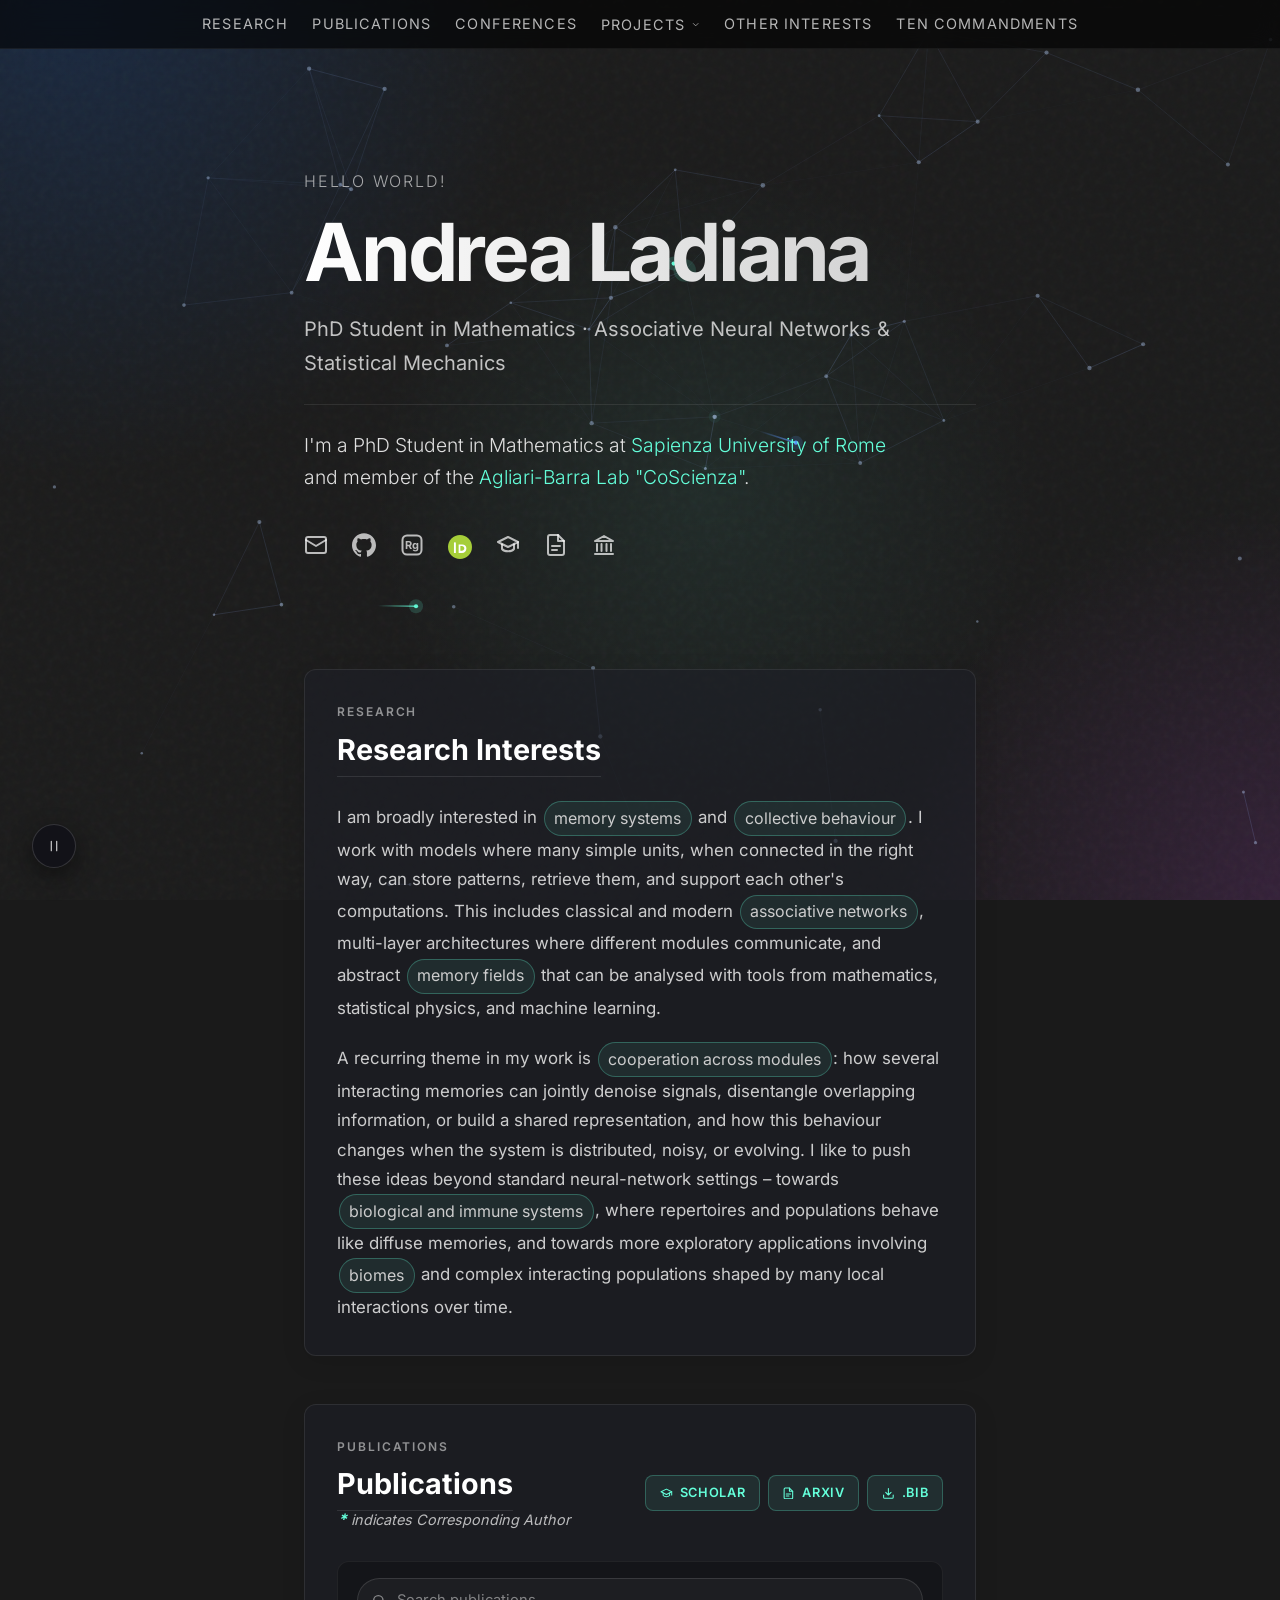
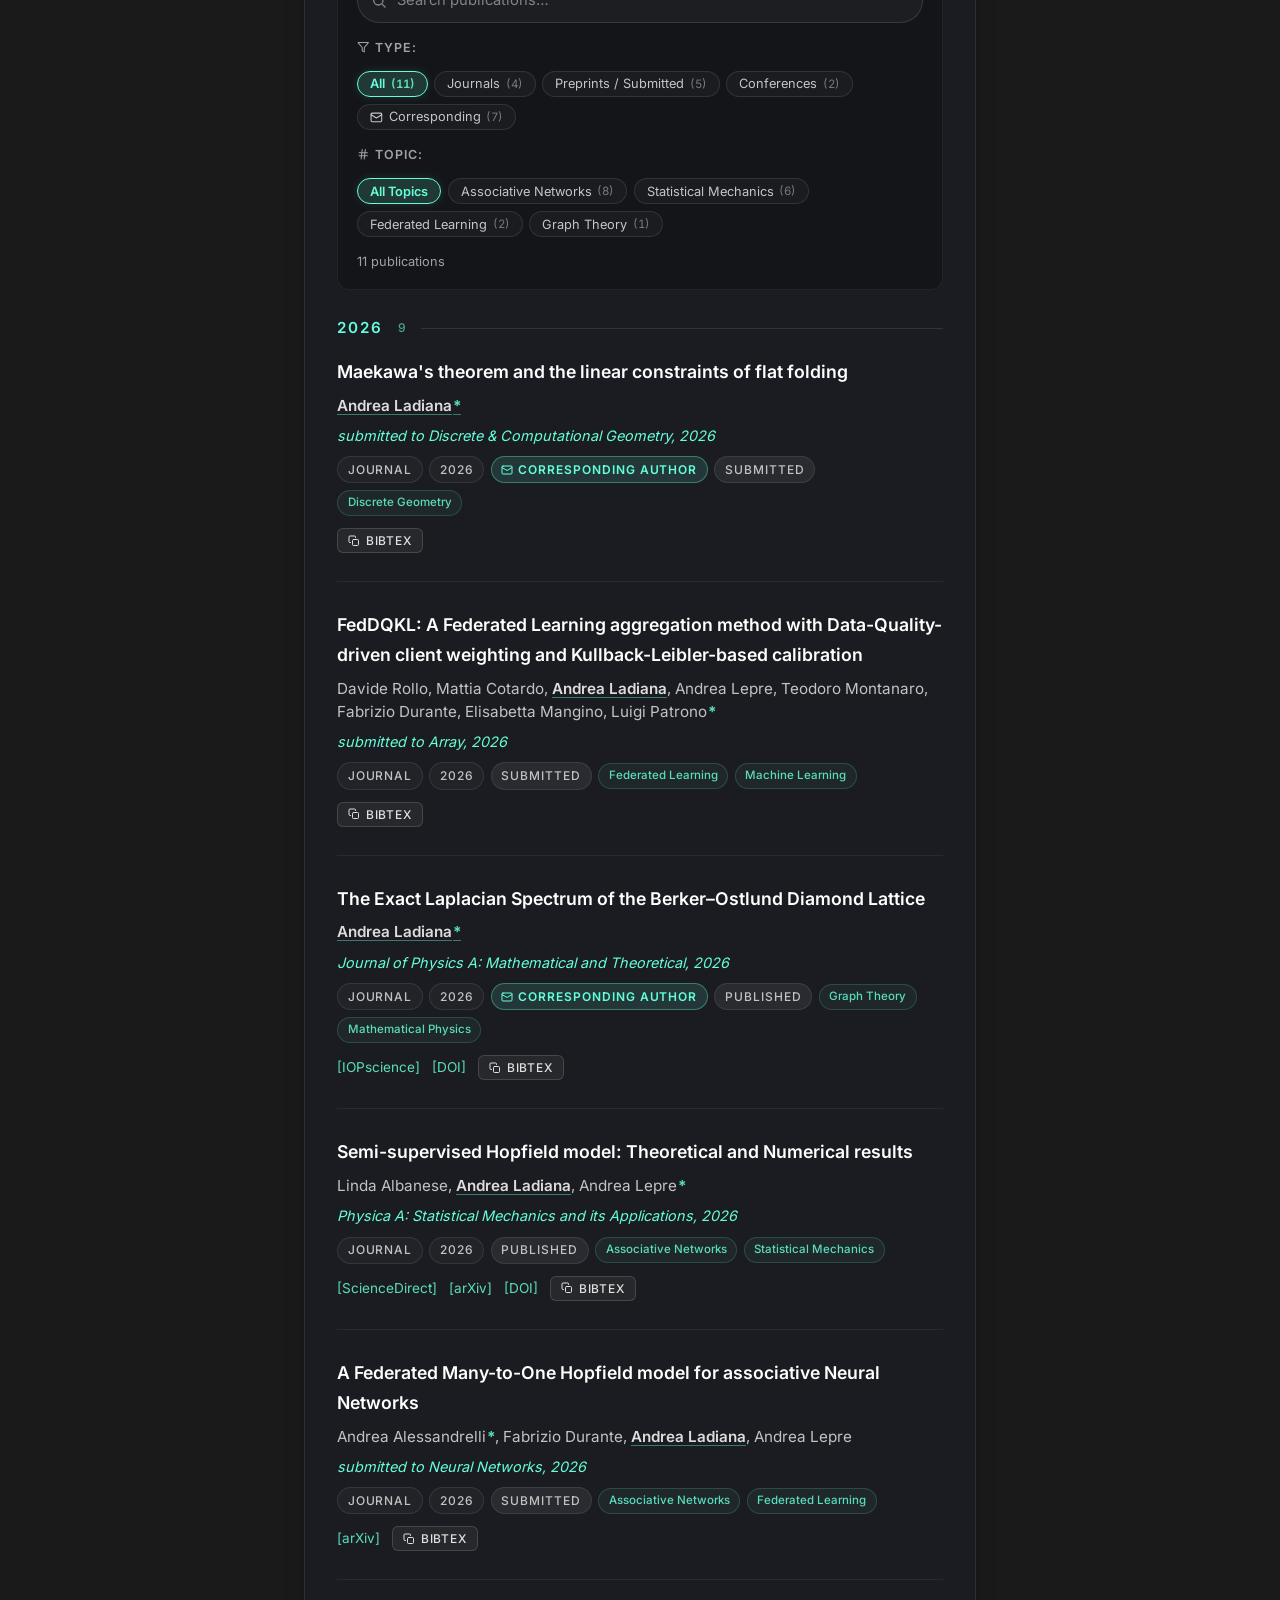
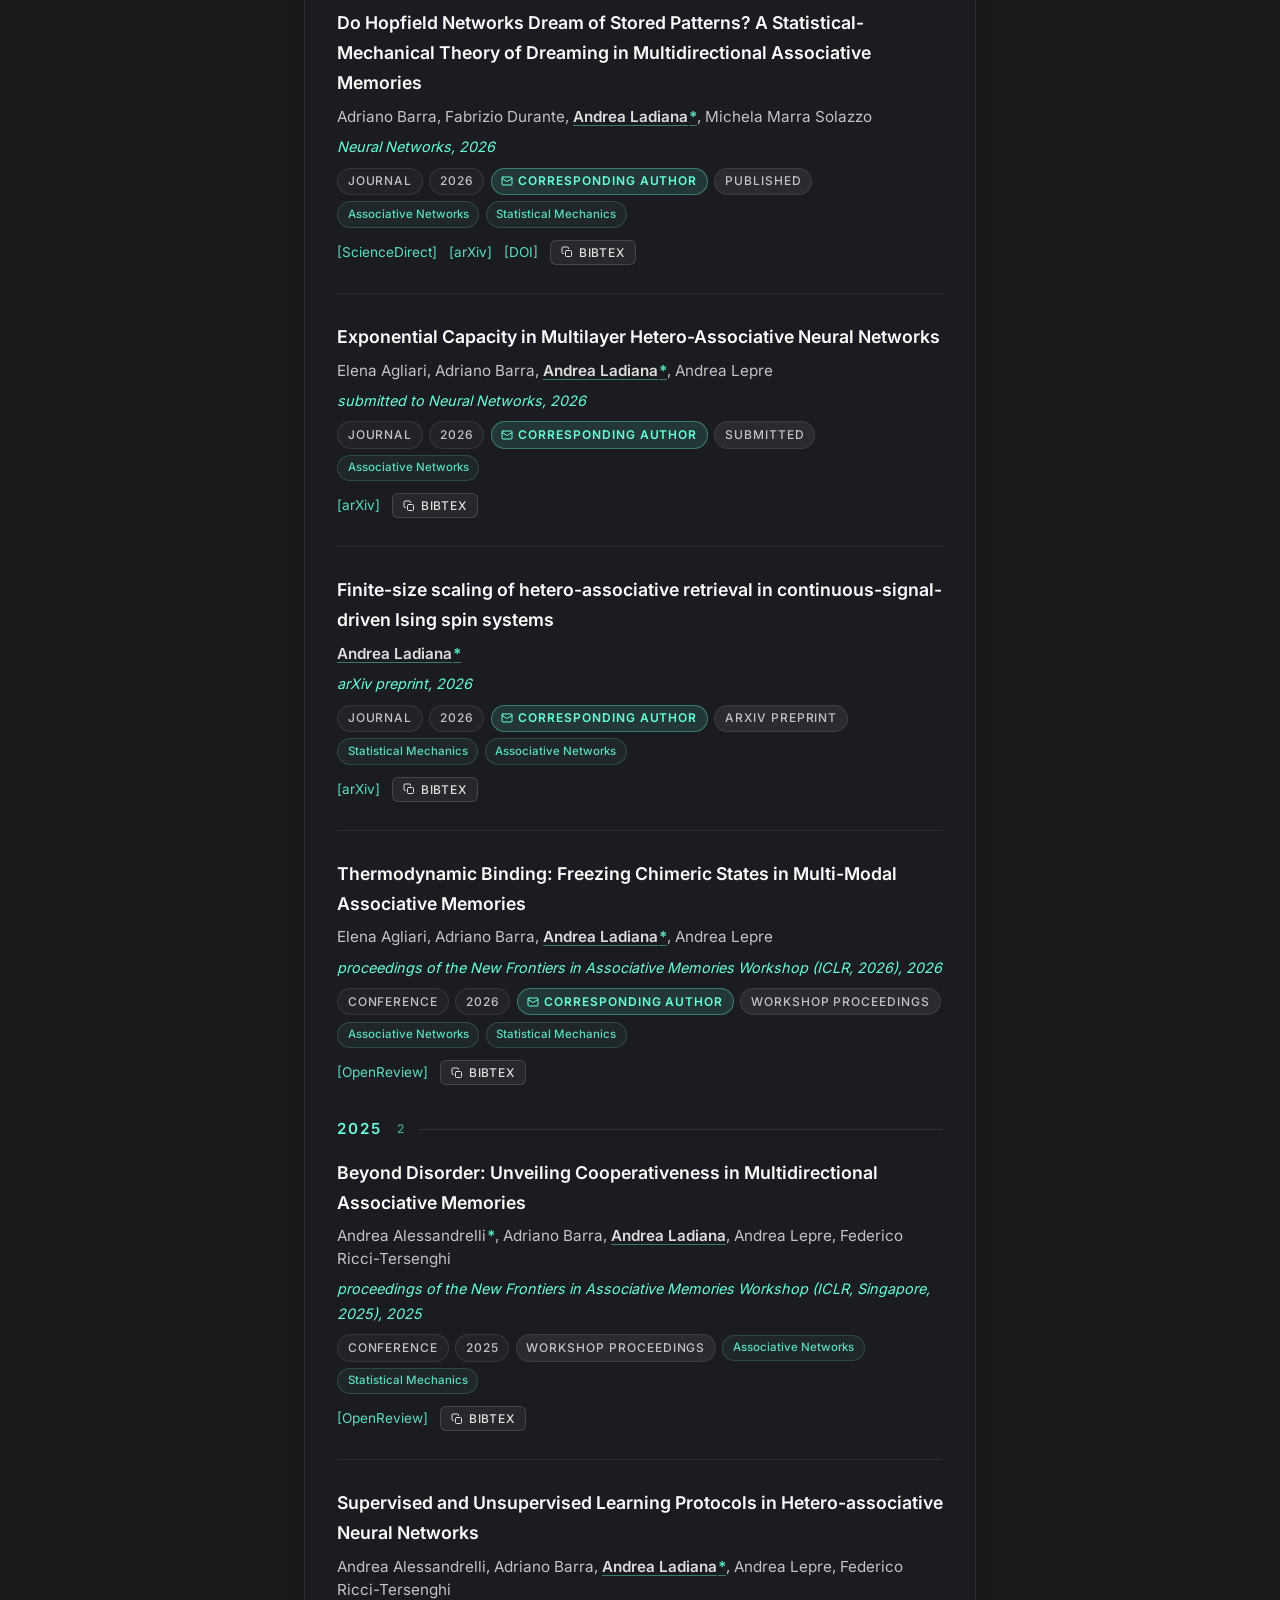
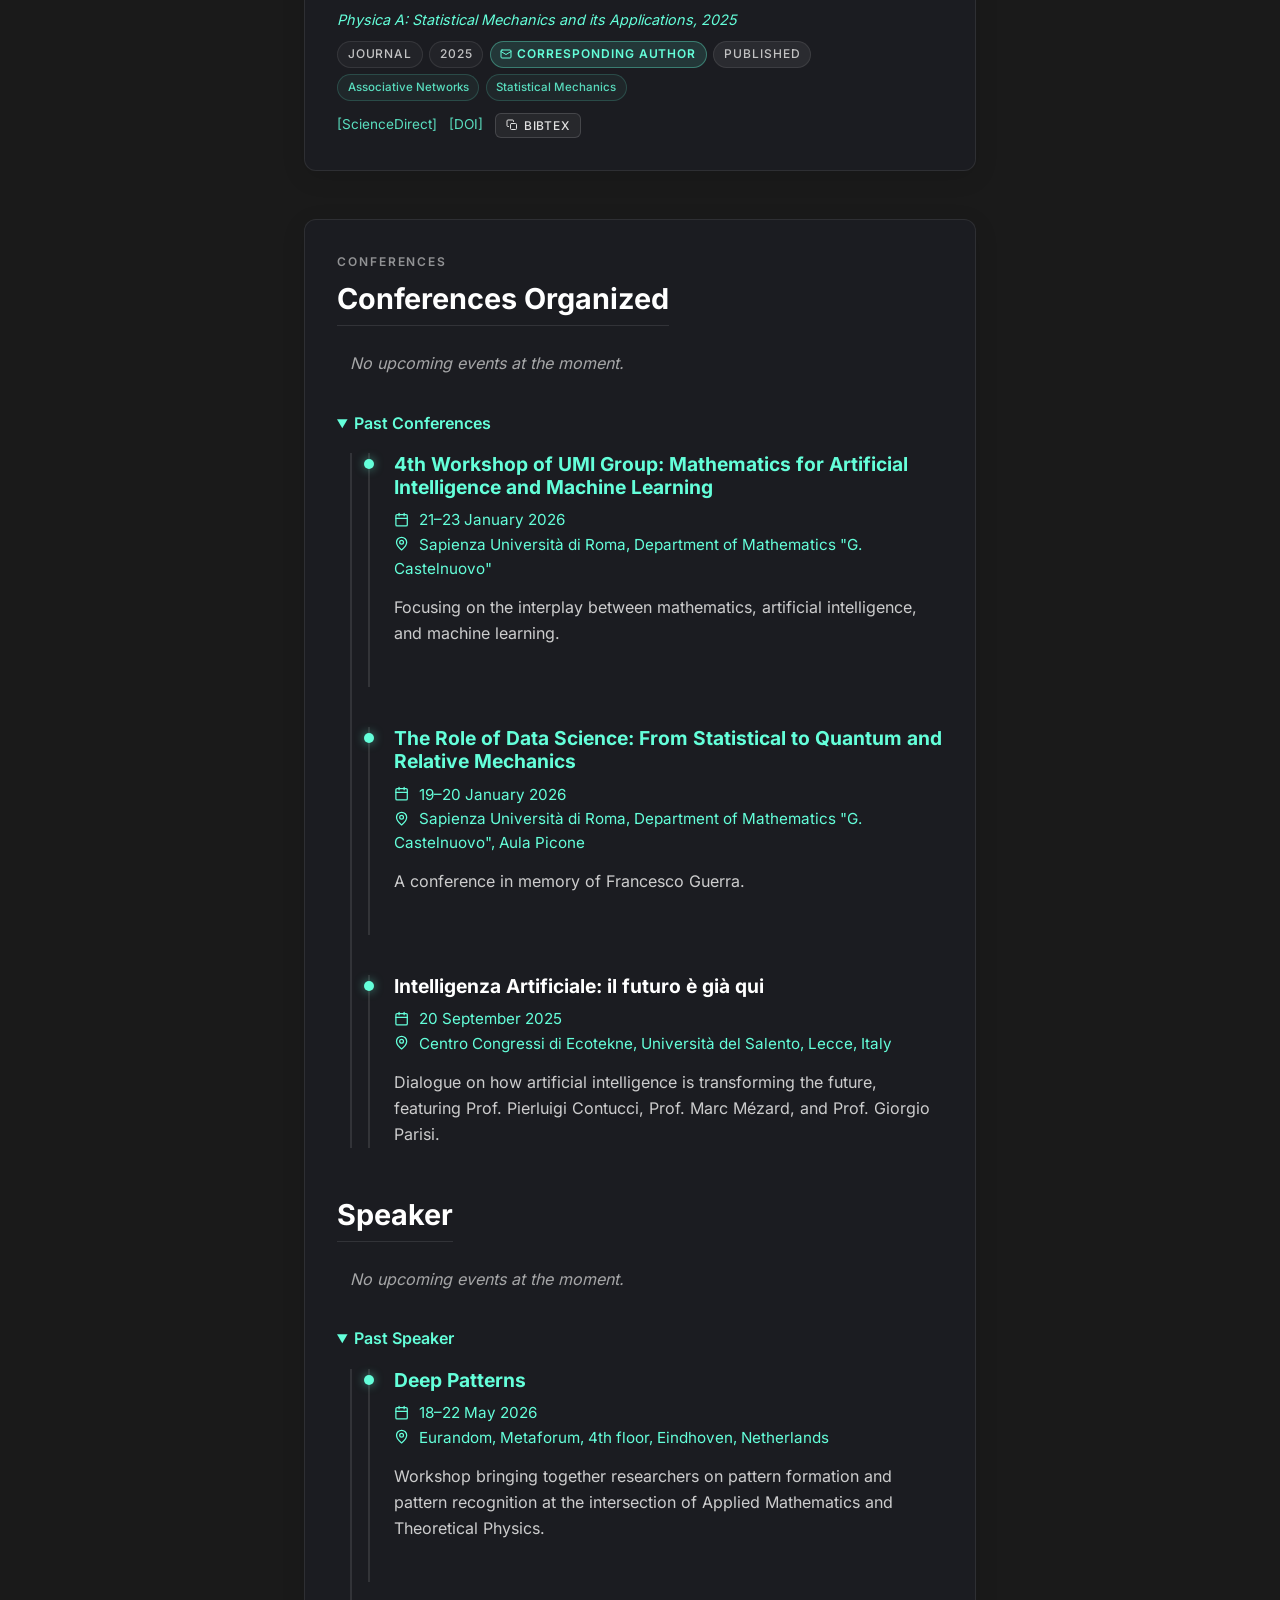
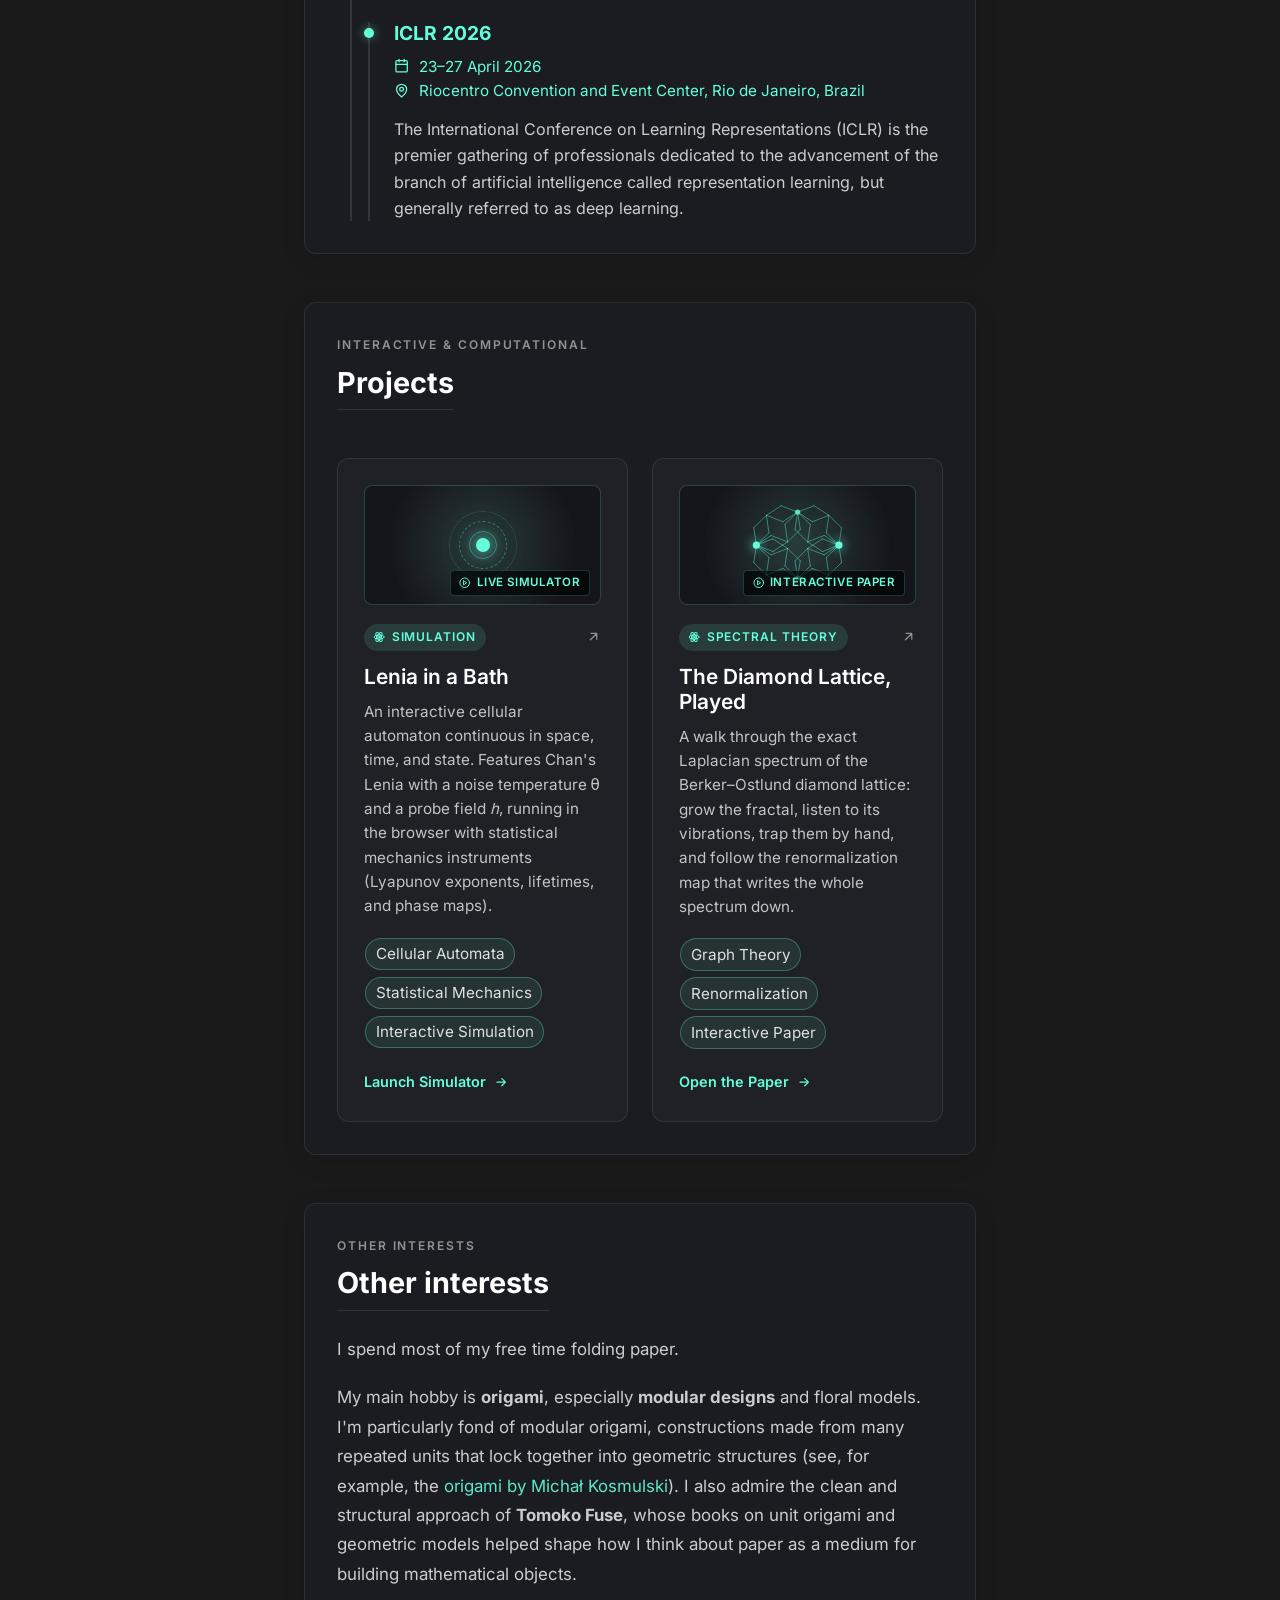
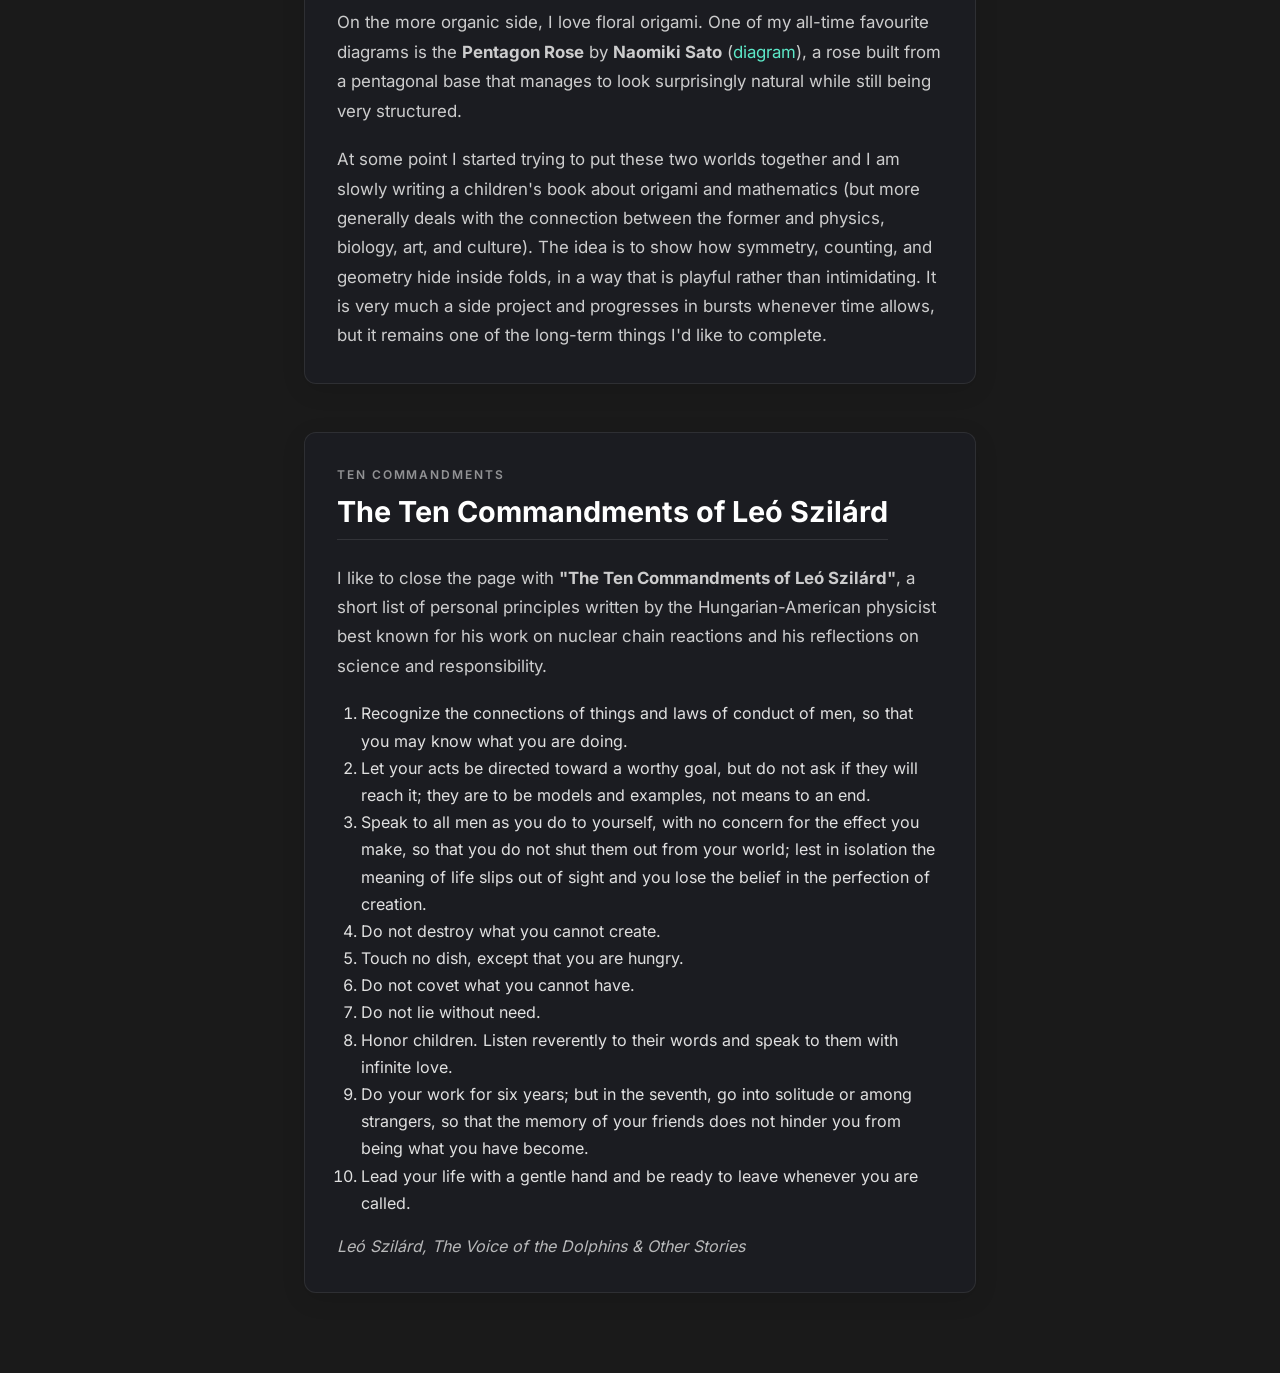
==== index.html @ d8ac4ee8 "Add /diamond-spectrum/ interactive paper and Maekawa submission - New interactive companion to "The " ====
<!DOCTYPE html>
<html lang="en">

<head>
    <meta charset="UTF-8">
    <meta name="viewport" content="width=device-width, initial-scale=1.0">
    <script>document.documentElement.classList.add('js');</script>
    <title>Andrea Ladiana | Mathematician</title>
    <meta name="description"
        content="Personal website of Andrea Ladiana, PhD Student in Mathematics. Researching Heteroassociative Neural Networks, Hopfield Models, and Statistical Mechanics.">
    <meta name="theme-color" content="#1a1a1a">
    <meta name="google-site-verification" content="h4_lvbonIy-Myi1BwjT4lL30Hb9_FXrG5Ct0ZSgzLMA" />
    <link rel="canonical" href="https://andrea-ladiana.github.io/">

    <!-- Favicon -->
    <link rel="icon" type="image/svg+xml" href="favicon.svg">

    <!-- Open Graph -->
    <meta property="og:site_name" content="Andrea Ladiana">
    <meta property="og:title" content="Andrea Ladiana | Mathematician">
    <meta property="og:description"
        content="PhD Student in Mathematics researching Associative Neural Networks, Hopfield Models, and Statistical Mechanics.">
    <meta property="og:type" content="website">
    <meta property="og:url" content="https://andrea-ladiana.github.io/">
    <meta property="og:image" content="https://andrea-ladiana.github.io/og-image.png">
    <meta property="og:image:width" content="1200">
    <meta property="og:image:height" content="630">
    <meta property="og:image:alt" content="Andrea Ladiana, PhD Student in Mathematics, over a network of nodes exchanging signals">

    <!-- Twitter Card -->
    <meta name="twitter:card" content="summary_large_image">
    <meta name="twitter:title" content="Andrea Ladiana | Mathematician">
    <meta name="twitter:description"
        content="PhD Student in Mathematics researching Associative Neural Networks and Statistical Mechanics.">
    <meta name="twitter:image" content="https://andrea-ladiana.github.io/og-image.png">

    <!-- Self-hosted font (no third-party requests) -->
    <link rel="preload" href="assets/fonts/inter-latin.woff2" as="font" type="font/woff2" crossorigin>
    <link rel="stylesheet" href="style.css?v=20261029e">

    <!-- Schema.org JSON-LD. The list of ScholarlyArticle items is added by script.js from biblio.bib -->
    <script type="application/ld+json">
    {
      "@context": "https://schema.org",
      "@type": "Person",
      "@id": "https://andrea-ladiana.github.io/#me",
      "name": "Andrea Ladiana",
      "jobTitle": "PhD Student in Mathematics",
      "worksFor": {
        "@type": "CollegeOrUniversity",
        "name": "Sapienza Università di Roma",
        "url": "https://www.uniroma1.it"
      },
      "memberOf": {
        "@type": "Organization",
        "name": "Agliari-Barra Lab 'CoScienza'",
        "url": "https://www.researchgate.net/lab/Agliari-Barra-Lab-CoScienza-Adriano-Barra"
      },
      "url": "https://andrea-ladiana.github.io/",
      "sameAs": [
        "https://orcid.org/0009-0005-5078-9817",
        "https://github.com/andrea-ladiana",
        "https://www.researchgate.net/profile/Andrea-Ladiana",
        "https://scholar.google.com/citations?user=8NSj9foAAAAJ",
        "https://phd.uniroma1.it/web/ANDREA-LADIANA_nP2239069_IT.aspx"
      ],
      "knowsAbout": [
        "Associative Neural Networks",
        "Hopfield Models",
        "Statistical Mechanics",
        "Cellular Automata",
        "Mathematical Physics",
        "Graph Laplacian & Fractals",
        "Federated Learning",
        "Origami Mathematics"
      ],
      "description": "PhD Student in Mathematics at Sapienza University of Rome researching Associative Neural Networks, Hopfield Models, and Statistical Mechanics."
    }
    </script>
</head>

<body>
    <!-- Icon sprite: <svg class="icon"><use href="#i-name"/></svg> -->
    <svg width="0" height="0" style="position:absolute" aria-hidden="true" focusable="false">
        <symbol id="i-mail" viewBox="0 0 24 24"><rect x="2" y="4" width="20" height="16" rx="2"/><path d="m22 7-10 6L2 7"/></symbol>
        <symbol id="i-github" viewBox="0 0 24 24"><path fill="currentColor" stroke="none" d="M12 .297c-6.63 0-12 5.373-12 12 0 5.303 3.438 9.8 8.205 11.385.6.113.82-.258.82-.577 0-.285-.01-1.04-.015-2.04-3.338.724-4.042-1.61-4.042-1.61C4.422 18.07 3.633 17.7 3.633 17.7c-1.087-.744.084-.729.084-.729 1.205.084 1.838 1.236 1.838 1.236 1.07 1.835 2.809 1.305 3.495.998.108-.776.417-1.305.76-1.605-2.665-.3-5.466-1.332-5.466-5.93 0-1.31.465-2.38 1.235-3.22-.135-.303-.54-1.523.105-3.176 0 0 1.005-.322 3.3 1.23.96-.267 1.98-.399 3-.405 1.02.006 2.04.138 3 .405 2.28-1.552 3.285-1.23 3.285-1.23.645 1.653.24 2.873.12 3.176.765.84 1.23 1.91 1.23 3.22 0 4.61-2.805 5.625-5.475 5.92.42.36.81 1.096.81 2.22 0 1.606-.015 2.896-.015 3.286 0 .315.21.69.825.57C20.565 22.092 24 17.592 24 12.297c0-6.627-5.373-12-12-12"/></symbol>
        <symbol id="i-researchgate" viewBox="0 0 24 24"><rect x="2.5" y="2.5" width="19" height="19" rx="4.5"/><text x="12" y="16.2" text-anchor="middle" font-family="Inter, Arial, sans-serif" font-size="11" font-weight="700" fill="currentColor" stroke="none">Rg</text></symbol>
        <symbol id="i-scholar" viewBox="0 0 24 24"><path d="M22 9 12 4 2 9l10 5z"/><path d="M6 11.5V16c2.5 3 9.5 3 12 0v-4.5"/><path d="M22 9v6"/></symbol>
        <symbol id="i-arxiv" viewBox="0 0 24 24"><path d="M14 2H6a2 2 0 0 0-2 2v16a2 2 0 0 0 2 2h12a2 2 0 0 0 2-2V8z"/><path d="M14 2v6h6M8 13h8M8 17h5"/></symbol>
        <symbol id="i-university" viewBox="0 0 24 24"><path d="M3 21h18M5 18v-7M9.5 18v-7M14.5 18v-7M19 18v-7M12 3 3 8h18z"/></symbol>
        <symbol id="i-chevron-down" viewBox="0 0 24 24"><path d="m6 9 6 6 6-6"/></symbol>
        <symbol id="i-external" viewBox="0 0 24 24"><path d="M7 17 17 7M8 7h9v9"/></symbol>
        <symbol id="i-arrow-right" viewBox="0 0 24 24"><path d="M5 12h14m-6-6 6 6-6 6"/></symbol>
        <symbol id="i-arrow-up" viewBox="0 0 24 24"><path d="M12 19V5m-7 7 7-7 7 7"/></symbol>
        <symbol id="i-download" viewBox="0 0 24 24"><path d="M21 15v4a2 2 0 0 1-2 2H5a2 2 0 0 1-2-2v-4M7 10l5 5 5-5M12 15V3"/></symbol>
        <symbol id="i-filter" viewBox="0 0 24 24"><path d="M22 3H2l8 9.5V19l4 2v-8.5z"/></symbol>
        <symbol id="i-hash" viewBox="0 0 24 24"><path d="M4 9h16M4 15h16M10 3 8 21M16 3l-2 18"/></symbol>
        <symbol id="i-search" viewBox="0 0 24 24"><circle cx="11" cy="11" r="7"/><path d="m21 21-4.3-4.3"/></symbol>
        <symbol id="i-x" viewBox="0 0 24 24"><path d="M18 6 6 18M6 6l12 12"/></symbol>
        <symbol id="i-copy" viewBox="0 0 24 24"><rect x="9" y="9" width="12" height="12" rx="2"/><path d="M5 15H4a2 2 0 0 1-2-2V4a2 2 0 0 1 2-2h9a2 2 0 0 1 2 2v1"/></symbol>
        <symbol id="i-check" viewBox="0 0 24 24"><path d="M20 6 9 17l-5-5"/></symbol>
        <symbol id="i-calendar" viewBox="0 0 24 24"><rect x="3" y="4" width="18" height="18" rx="2"/><path d="M16 2v4M8 2v4M3 10h18"/></symbol>
        <symbol id="i-map-pin" viewBox="0 0 24 24"><path d="M20 10c0 6-8 12-8 12S4 16 4 10a8 8 0 0 1 16 0Z"/><circle cx="12" cy="10" r="3"/></symbol>
        <symbol id="i-play" viewBox="0 0 24 24"><circle cx="12" cy="12" r="10"/><path d="m10 8 6 4-6 4z"/></symbol>
        <symbol id="i-atom" viewBox="0 0 24 24"><circle cx="12" cy="12" r="1.5"/><ellipse cx="12" cy="12" rx="10" ry="4"/><ellipse cx="12" cy="12" rx="10" ry="4" transform="rotate(60 12 12)"/><ellipse cx="12" cy="12" rx="10" ry="4" transform="rotate(120 12 12)"/></symbol>
        <symbol id="i-pause" viewBox="0 0 24 24"><path d="M8 5v14M16 5v14"/></symbol>
        <symbol id="i-motion" viewBox="0 0 24 24"><path d="M7 4.5v15l12-7.5z"/></symbol>
        <symbol id="i-alert" viewBox="0 0 24 24"><circle cx="12" cy="12" r="10"/><path d="M12 8v4m0 4h.01"/></symbol>
    </svg>

    <a class="skip-link" href="#main">Skip to content</a>

    <div class="gradient-bg" aria-hidden="true">
        <div class="noise"></div>
    </div>
    <canvas id="graph-bg" class="graph-bg" aria-hidden="true"></canvas>

    <!-- Sticky Navigation -->
    <nav class="top-nav" aria-label="Main Navigation">
        <a href="#research">Research</a>
        <a href="#publications">Publications</a>
        <a href="#conferences">Conferences</a>
        <div class="nav-dropdown" id="projects-dropdown">
            <button type="button" class="nav-dropdown-btn" id="projects-dropdown-btn" aria-expanded="false" aria-haspopup="true">
                <span>Projects</span>
                <svg class="icon nav-chevron" aria-hidden="true"><use href="#i-chevron-down"/></svg>
            </button>
            <div class="nav-dropdown-menu" id="projects-dropdown-menu" role="menu" aria-labelledby="projects-dropdown-btn">
                <a href="lenia/" class="dropdown-item" role="menuitem">
                    <div class="dropdown-item-header">
                        <span class="dropdown-item-title">Lenia in a Bath</span>
                        <svg class="icon dropdown-external-icon" aria-hidden="true"><use href="#i-external"/></svg>
                    </div>
                    <span class="dropdown-item-desc">Continuous Cellular Automaton Simulator</span>
                </a>
                <a href="diamond-spectrum/" class="dropdown-item" role="menuitem">
                    <div class="dropdown-item-header">
                        <span class="dropdown-item-title">The Diamond Lattice, Played</span>
                        <svg class="icon dropdown-external-icon" aria-hidden="true"><use href="#i-external"/></svg>
                    </div>
                    <span class="dropdown-item-desc">Interactive paper: an exact fractal spectrum</span>
                </a>
            </div>
        </div>
        <a href="#other-interests">Other interests</a>
        <a href="#szilard-commandments">Ten Commandments</a>
    </nav>

    <main class="container" id="main">
        <header class="hero">
            <div class="hero-content">
                <p class="hero-eyebrow">Hello world!</p>
                <h1 class="name">Andrea Ladiana</h1>
                <p class="hero-subtitle">
                    PhD Student in Mathematics · Associative Neural Networks &amp; Statistical Mechanics
                </p>
                <p class="intro-text">
                    I'm a PhD Student in Mathematics at
                    <a href="https://phd.uniroma1.it/web/ANDREA-LADIANA_nP2239069_IT.aspx" target="_blank" rel="noopener"
                        class="link">Sapienza University of Rome</a> and member of the
                    <a href="https://www.researchgate.net/lab/Agliari-Barra-Lab-CoScienza-Adriano-Barra" target="_blank" rel="noopener"
                        class="link">Agliari-Barra Lab "CoScienza"</a>.
                </p>
                <div class="social-links">
                    <a href="mailto:andrea.ladiana@uniroma1.it" title="Email" aria-label="Email"><svg class="icon" aria-hidden="true"><use href="#i-mail"/></svg></a>
                    <a href="https://github.com/andrea-ladiana" target="_blank" rel="noopener" title="GitHub" aria-label="GitHub"><svg class="icon" aria-hidden="true"><use href="#i-github"/></svg></a>
                    <a href="https://www.researchgate.net/profile/Andrea-Ladiana?ev=hdr_xprf" target="_blank" rel="noopener"
                        title="ResearchGate" aria-label="ResearchGate"><svg class="icon" aria-hidden="true"><use href="#i-researchgate"/></svg></a>
                    <a href="https://orcid.org/0009-0005-5078-9817" target="_blank" rel="noopener" title="ORCID" aria-label="ORCID" class="orcid-link">
                        <svg viewBox="0 0 256 256" xmlns="http://www.w3.org/2000/svg" preserveAspectRatio="xMidYMid" aria-hidden="true">
                            <path d="M256 128c0 70.7-57.3 128-128 128S0 198.7 0 128 57.3 0 128 0s128 57.3 128 128z"
                                fill="#a6ce39" />
                            <path
                                d="M63.7 192h20v-97.1h-20V192zm10-114.6c-6 0-10.9 4.9-10.9 10.9s4.9 10.9 10.9 10.9 10.9-4.9 10.9-10.9-4.9-10.9-10.9-10.9zM196.4 142c0-26.1-18.7-41.9-46.3-41.9h-36.6V192h35.5c28.2 0 47.4-16.4 47.4-50zm-22.4 0c0 16.3-10.3 26.8-26.6 26.8h-15.5v-52.6h15.5c16.8 0 26.6 11.2 26.6 25.8z"
                                fill="#fff" />
                        </svg>
                    </a>
                    <a href="https://scholar.google.com/citations?user=8NSj9foAAAAJ" target="_blank" rel="noopener"
                        title="Google Scholar" aria-label="Google Scholar"><svg class="icon" aria-hidden="true"><use href="#i-scholar"/></svg></a>
                    <a href="https://arxiv.org/search/?searchtype=author&amp;query=Ladiana%2C+A" target="_blank" rel="noopener"
                        title="arXiv" aria-label="arXiv"><svg class="icon" aria-hidden="true"><use href="#i-arxiv"/></svg></a>
                    <a href="https://phd.uniroma1.it/web/ANDREA-LADIANA_nP2239069_IT.aspx" target="_blank" rel="noopener"
                        title="Institutional Page" aria-label="Institutional Page"><svg class="icon" aria-hidden="true"><use href="#i-university"/></svg></a>
                </div>
            </div>
        </header>

        <section id="research" class="glass-card">
            <p class="section-kicker">Research</p>
            <h2>Research Interests</h2>
            <div class="text-content">
                <p>
                    I am broadly interested in <span class="keyword-tag">memory systems</span> and <span
                        class="keyword-tag">collective behaviour</span>. I work with models where many
                    simple units, when connected in the right way, can store patterns, retrieve them, and support each
                    other's computations. This includes classical and modern <span class="keyword-tag">associative
                        networks</span>, multi-layer
                    architectures where different modules communicate, and abstract <span class="keyword-tag">memory
                        fields</span> that can be analysed
                    with tools from mathematics, statistical physics, and machine learning.
                </p>
                <p>
                    A recurring theme in my work is <span class="keyword-tag">cooperation across modules</span>: how
                    several interacting memories can
                    jointly denoise signals, disentangle overlapping information, or build a shared representation, and
                    how this behaviour changes when the system is distributed, noisy, or evolving. I like to push these
                    ideas beyond standard neural-network settings – towards <span class="keyword-tag">biological and
                        immune systems</span>, where
                    repertoires and populations behave like diffuse memories, and towards more exploratory applications
                    involving <span class="keyword-tag">biomes</span> and complex interacting populations shaped by many
                    local interactions over time.
                </p>
            </div>
        </section>

        <section id="publications" class="glass-card" aria-labelledby="publications-title">
            <div class="pub-section-header">
                <div>
                    <p class="section-kicker">Publications</p>
                    <h2 id="publications-title">Publications</h2>
                </div>
                <div class="pub-header-actions">
                    <a href="https://scholar.google.com/citations?user=8NSj9foAAAAJ" target="_blank" rel="noopener" class="pub-download-btn">
                        <svg class="icon" aria-hidden="true"><use href="#i-scholar"/></svg> Scholar
                    </a>
                    <a href="https://arxiv.org/search/?searchtype=author&amp;query=Ladiana%2C+A" target="_blank" rel="noopener" class="pub-download-btn">
                        <svg class="icon" aria-hidden="true"><use href="#i-arxiv"/></svg> arXiv
                    </a>
                    <a href="biblio.bib" download="andrea_ladiana_publications.bib" id="bib-download" class="pub-download-btn" title="Download complete .bib file">
                        <svg class="icon" aria-hidden="true"><use href="#i-download"/></svg> .bib
                    </a>
                </div>
            </div>
            <p class="pub-note"><span class="ca-star">*</span> indicates Corresponding Author</p>

            <!-- Publication search and filters -->
            <div class="pub-filters-wrap" role="group" aria-label="Search and filter publications">
                <div class="pub-search">
                    <svg class="icon pub-search-icon" aria-hidden="true"><use href="#i-search"/></svg>
                    <input type="search" id="pub-search" placeholder="Search publications…" aria-label="Search publications" autocomplete="off" spellcheck="false">
                    <button type="button" class="pub-search-clear" id="pub-search-clear" aria-label="Clear search" hidden><svg class="icon" aria-hidden="true"><use href="#i-x"/></svg></button>
                </div>
                <div class="pub-filter-row">
                    <span class="pub-filter-label"><svg class="icon" aria-hidden="true"><use href="#i-filter"/></svg> Type:</span>
                    <div class="pub-filter-group" id="filter-type-group">
                        <button type="button" class="pub-filter-btn active" data-filter-type="all" aria-pressed="true">All <span class="pub-count"></span></button>
                        <button type="button" class="pub-filter-btn" data-filter-type="journal" aria-pressed="false">Journals <span class="pub-count"></span></button>
                        <button type="button" class="pub-filter-btn" data-filter-type="submitted" aria-pressed="false">Preprints / Submitted <span class="pub-count"></span></button>
                        <button type="button" class="pub-filter-btn" data-filter-type="conference" aria-pressed="false">Conferences <span class="pub-count"></span></button>
                        <button type="button" class="pub-filter-btn" data-filter-type="ca" aria-pressed="false"><svg class="icon" aria-hidden="true"><use href="#i-mail"/></svg> Corresponding <span class="pub-count"></span></button>
                    </div>
                </div>
                <div class="pub-filter-row">
                    <span class="pub-filter-label"><svg class="icon" aria-hidden="true"><use href="#i-hash"/></svg> Topic:</span>
                    <div class="pub-filter-group" id="filter-topic-group">
                        <button type="button" class="pub-filter-btn active" data-filter-topic="all" aria-pressed="true">All Topics</button>
                        <button type="button" class="pub-filter-btn" data-filter-topic="associative" aria-pressed="false">Associative Networks <span class="pub-count"></span></button>
                        <button type="button" class="pub-filter-btn" data-filter-topic="statmech" aria-pressed="false">Statistical Mechanics <span class="pub-count"></span></button>
                        <button type="button" class="pub-filter-btn" data-filter-topic="federated" aria-pressed="false">Federated Learning <span class="pub-count"></span></button>
                        <button type="button" class="pub-filter-btn" data-filter-topic="graphs" aria-pressed="false">Graph Theory <span class="pub-count"></span></button>
                    </div>
                </div>
                <div class="pub-filter-footer">
                    <span class="pub-summary" id="pub-summary" role="status"></span>
                    <button type="button" class="pub-reset" id="pub-reset" hidden>Reset filters</button>
                </div>
            </div>

            <div id="bibtex-container">
                <!-- Publications are injected here by script.js -->
                <p class="loading">Loading publications…</p>
            </div>
            <noscript><p class="pub-empty-msg">Publications are loaded with JavaScript. The full list is in <a href="biblio.bib">biblio.bib</a>.</p></noscript>
        </section>

        <section id="conferences" class="glass-card">
            <p class="section-kicker">Conferences</p>
            <h2>Conferences Organized</h2>
            <div id="conferences-list"></div>

            <details id="past-conferences" class="past-details" hidden>
                <summary>Past Conferences</summary>
                <div id="past-conferences-list" class="past-list"></div>
            </details>

            <h2 class="subsection-title">Speaker</h2>
            <div id="speaker-conferences-list"></div>

            <details id="past-speaker-conferences" class="past-details" hidden>
                <summary>Past Speaker</summary>
                <div id="past-speaker-conferences-list" class="past-list"></div>
            </details>
        </section>

        <section id="projects" class="glass-card">
            <p class="section-kicker">Interactive &amp; Computational</p>
            <h2>Projects</h2>
            <div class="projects-grid">
                <a href="lenia/" class="project-card">
                    <div class="project-card-visual" aria-hidden="true">
                        <div class="lenia-visual-rings">
                            <span class="ring r1"></span>
                            <span class="ring r2"></span>
                            <span class="ring r3"></span>
                            <span class="soliton-core"></span>
                        </div>
                        <div class="visual-tag"><svg class="icon" aria-hidden="true"><use href="#i-play"/></svg> Live Simulator</div>
                    </div>
                    <div class="project-card-header">
                        <span class="project-badge"><svg class="icon" aria-hidden="true"><use href="#i-atom"/></svg> Simulation</span>
                        <span class="project-arrow"><svg class="icon" aria-hidden="true"><use href="#i-external"/></svg></span>
                    </div>
                    <h3 class="project-title">Lenia in a Bath</h3>
                    <p class="project-desc">
                        An interactive cellular automaton continuous in space, time, and state. Features Chan's Lenia with a noise temperature &theta; and a probe field <em>h</em>, running in the browser with statistical mechanics instruments (Lyapunov exponents, lifetimes, and phase maps).
                    </p>
                    <div class="project-tags">
                        <span class="keyword-tag">Cellular Automata</span>
                        <span class="keyword-tag">Statistical Mechanics</span>
                        <span class="keyword-tag">Interactive Simulation</span>
                    </div>
                    <div class="project-cta">
                        Launch Simulator <svg class="icon" aria-hidden="true"><use href="#i-arrow-right"/></svg>
                    </div>
                </a>
                <a href="diamond-spectrum/" class="project-card">
                    <div class="project-card-visual" aria-hidden="true">
                        <svg class="diamond-visual" viewBox="0 0 120 109">
                            <path class="dv-edges" d="M11.1 54.7L8.0 34.0M8.0 34.0L23.0 19.4M11.1 54.7L26.0 40.1M26.0 40.1L23.0 19.4M23.0 19.4L40.5 8.0M40.5 8.0L60.0 15.5M23.0 19.4L42.5 26.9M42.5 26.9L60.0 15.5M11.1 54.7L28.6 43.2M28.6 43.2L48.1 50.8M11.1 54.7L30.6 62.2M30.6 62.2L48.1 50.8M48.1 50.8L45.0 30.1M45.0 30.1L60.0 15.5M48.1 50.8L63.1 36.2M63.1 36.2L60.0 15.5M60.0 15.5L79.5 8.0M79.5 8.0L97.0 19.4M60.0 15.5L77.5 26.9M77.5 26.9L97.0 19.4M97.0 19.4L112.0 34.0M112.0 34.0L108.9 54.7M97.0 19.4L94.0 40.1M94.0 40.1L108.9 54.7M60.0 15.5L75.0 30.1M75.0 30.1L71.9 50.8M60.0 15.5L56.9 36.2M56.9 36.2L71.9 50.8M71.9 50.8L91.4 43.2M91.4 43.2L108.9 54.7M71.9 50.8L89.4 62.2M89.4 62.2L108.9 54.7M11.1 54.7L30.6 47.2M30.6 47.2L48.1 58.6M11.1 54.7L28.6 66.1M28.6 66.1L48.1 58.6M48.1 58.6L63.1 73.2M63.1 73.2L60.0 93.8M48.1 58.6L45.0 79.3M45.0 79.3L60.0 93.8M11.1 54.7L26.0 69.2M26.0 69.2L23.0 89.9M11.1 54.7L8.0 75.4M8.0 75.4L23.0 89.9M23.0 89.9L42.5 82.4M42.5 82.4L60.0 93.8M23.0 89.9L40.5 101.4M40.5 101.4L60.0 93.8M60.0 93.8L56.9 73.2M56.9 73.2L71.9 58.6M60.0 93.8L75.0 79.3M75.0 79.3L71.9 58.6M71.9 58.6L89.4 47.2M89.4 47.2L108.9 54.7M71.9 58.6L91.4 66.1M91.4 66.1L108.9 54.7M60.0 93.8L77.5 82.4M77.5 82.4L97.0 89.9M60.0 93.8L79.5 101.4M79.5 101.4L97.0 89.9M97.0 89.9L94.0 69.2M94.0 69.2L108.9 54.7M97.0 89.9L112.0 75.4M112.0 75.4L108.9 54.7"/>
                            <circle class="dv-mid" cx="60" cy="15.5" r="3.2"/><circle class="dv-mid" cx="60" cy="93.8" r="3.2"/>
                            <circle class="dv-root" cx="11.1" cy="54.7" r="4.2"/><circle class="dv-root" cx="108.9" cy="54.7" r="4.2"/>
                        </svg>
                        <div class="visual-tag"><svg class="icon" aria-hidden="true"><use href="#i-play"/></svg> Interactive Paper</div>
                    </div>
                    <div class="project-card-header">
                        <span class="project-badge"><svg class="icon" aria-hidden="true"><use href="#i-atom"/></svg> Spectral Theory</span>
                        <span class="project-arrow"><svg class="icon" aria-hidden="true"><use href="#i-external"/></svg></span>
                    </div>
                    <h3 class="project-title">The Diamond Lattice, Played</h3>
                    <p class="project-desc">
                        A walk through the exact Laplacian spectrum of the Berker&ndash;Ostlund diamond lattice: grow the fractal, listen to its vibrations, trap them by hand, and follow the renormalization map that writes the whole spectrum down.
                    </p>
                    <div class="project-tags">
                        <span class="keyword-tag">Graph Theory</span>
                        <span class="keyword-tag">Renormalization</span>
                        <span class="keyword-tag">Interactive Paper</span>
                    </div>
                    <div class="project-cta">
                        Open the Paper <svg class="icon" aria-hidden="true"><use href="#i-arrow-right"/></svg>
                    </div>
                </a>
            </div>
        </section>

        <section id="other-interests" class="glass-card extras-section">
            <p class="section-kicker">Other interests</p>
            <h2>Other interests</h2>
            <div class="text-content">
                <p>
                    I spend most of my free time folding paper.
                </p>
                <p>
                    My main hobby is <strong>origami</strong>, especially
                    <strong>modular designs</strong> and floral
                    models. I'm particularly fond of modular origami, constructions
                    made from many repeated units that lock
                    together into geometric structures (see, for example, the <a
                        href="https://origami.kosmulski.org/types/modular" target="_blank" rel="noopener">origami by
                        Michał Kosmulski</a>). I also admire the clean and structural
                    approach of <strong>Tomoko
                        Fuse</strong>,
                    whose books on unit origami and geometric models helped shape
                    how I think about paper as a medium for
                    building mathematical objects.
                </p>
                <p>
                    On the more organic side, I love floral origami. One of my
                    all-time favourite diagrams is the
                    <strong>Pentagon Rose</strong> by <strong>Naomiki Sato</strong>
                    (<a href="https://origamiusa.org/system/files/thefold/The_fold_19_Naomiki_Sato_Rose_Diagram.pdf"
                        target="_blank" rel="noopener">diagram</a>), a rose built
                    from a pentagonal base
                    that manages to look surprisingly natural while still being very
                    structured.
                </p>
                <p>
                    At some point I started trying to put these two worlds together
                    and I am slowly
                    writing a children's book about origami and mathematics (but
                    more generally deals with the connection
                    between the former and physics, biology, art, and culture). The
                    idea is to show how
                    symmetry, counting, and geometry hide inside folds, in a way
                    that is playful rather than intimidating.
                    It is very much a side project and progresses in bursts whenever
                    time allows, but it remains one of the
                    long-term things I'd like to complete.
                </p>
            </div>
        </section>

        <section id="szilard-commandments" class="glass-card szilard-commandments">
            <p class="section-kicker">Ten Commandments</p>
            <h2>The Ten Commandments of Leó Szilárd</h2>
            <div class="text-content">
                <p>
                    I like to close the page with <strong>"The Ten
                        Commandments of Leó Szilárd"</strong>, a short
                    list of personal principles written by the Hungarian-American
                    physicist best known for his work on
                    nuclear chain reactions and his reflections on science and
                    responsibility.
                </p>
                <blockquote>
                    <ol class="commandments">
                        <li>Recognize the connections of things and laws of conduct
                            of men, so that you may know what
                            you are doing.</li>
                        <li>Let your acts be directed toward a worthy goal, but do
                            not ask if they will reach it; they
                            are to be models and examples, not means to an end.</li>
                        <li>Speak to all men as you do to yourself, with no concern
                            for the effect you make, so that you
                            do not shut them out from your world; lest in isolation
                            the meaning of life slips out of
                            sight and you lose the belief in the perfection of
                            creation.</li>
                        <li>Do not destroy what you cannot create.</li>
                        <li>Touch no dish, except that you are hungry.</li>
                        <li>Do not covet what you cannot have.</li>
                        <li>Do not lie without need.</li>
                        <li>Honor children. Listen reverently to their words and
                            speak to them with infinite love.</li>
                        <li>Do your work for six years; but in the seventh, go into
                            solitude or among strangers, so that
                            the memory of your friends does not hinder you from
                            being what you have become.</li>
                        <li>Lead your life with a gentle hand and be ready to leave
                            whenever you are called.</li>
                    </ol>
                    <cite class="quote-source">Leó
                        Szilárd, <em>The Voice of the Dolphins &amp; Other
                            Stories</em></cite>
                </blockquote>
            </div>
        </section>
    </main>

    <!-- Background animation toggle (state handled by assets/js/graph-bg.js) -->
    <button type="button" id="bg-toggle" class="bg-toggle" aria-label="Pause background animation" title="Pause background animation">
        <svg class="icon" aria-hidden="true"><use href="#i-pause"/></svg>
    </button>

    <!-- Floating Back to Top Button -->
    <button id="back-to-top" class="back-to-top" aria-label="Back to top" title="Back to top">
        <svg class="icon" aria-hidden="true"><use href="#i-arrow-up"/></svg>
    </button>

    <script src="assets/js/bibtex.js?v=20261029d" defer></script>
    <script src="assets/js/graph-bg.js?v=20261029d" defer></script>
    <script src="script.js?v=20261029d" defer></script>
</body>

</html>
---- style.css ----
/* Inter (variable, self-hosted). unicode-range lets the browser skip latin-ext unless needed. */
@font-face {
    font-family: 'Inter';
    font-style: normal;
    font-weight: 100 900;
    font-display: swap;
    src: url('assets/fonts/inter-latin-ext.woff2') format('woff2');
    unicode-range: U+0100-02BA, U+02BD-02C5, U+02C7-02CC, U+02CE-02D7, U+02DD-02FF, U+0304, U+0308, U+0329, U+1D00-1DBF, U+1E00-1E9F, U+1EF2-1EFF, U+2020, U+20A0-20AB, U+20AD-20C4, U+2113, U+2C60-2C7F, U+A720-A7FF;
}

@font-face {
    font-family: 'Inter';
    font-style: normal;
    font-weight: 100 900;
    font-display: swap;
    src: url('assets/fonts/inter-latin.woff2') format('woff2');
    unicode-range: U+0000-00FF, U+0131, U+0152-0153, U+02BB-02BC, U+02C6, U+02DA, U+02DC, U+0304, U+0308, U+0329, U+2000-206F, U+20AC, U+2122, U+2191, U+2193, U+2212, U+2215, U+FEFF, U+FFFD;
}

:root {
    --bg-color: #1a1a1a;
    --text-color: #e0e0e0;
    --accent-color: #64ffda;
    --glass-bg: rgba(30, 32, 39, 0.62);
    --glass-border: rgba(255, 255, 255, 0.08);
    --font-main: 'Inter', system-ui, -apple-system, 'Segoe UI', Roboto, sans-serif;
    --link-hover: #fff;
}

html {
    scroll-padding-top: calc(var(--nav-h, 3.5rem) + 1rem);
}

@media (prefers-reduced-motion: no-preference) {
    html {
        scroll-behavior: smooth;
    }
}

* {
    box-sizing: border-box;
    margin: 0;
    padding: 0;
}

body {
    font-family: var(--font-main);
    background-color: var(--bg-color);
    color: var(--text-color);
    line-height: 1.7;
    overflow-x: hidden;
    min-height: 100vh;
}

/* Background: static colour washes + a canvas graph animated by assets/js/graph-bg.js */
.gradient-bg {
    position: fixed;
    inset: 0;
    z-index: -2;
    overflow: hidden;
    background:
        radial-gradient(60vw 60vw at 5% 0%, rgba(18, 113, 255, 0.17), transparent 62%),
        radial-gradient(50vw 50vw at 100% 100%, rgba(221, 74, 255, 0.13), transparent 62%),
        radial-gradient(42vw 42vw at 55% 55%, rgba(100, 255, 218, 0.07), transparent 62%),
        var(--bg-color);
}

.noise {
    position: absolute;
    inset: 0;
    background: url('data:image/svg+xml;utf8,%3Csvg viewBox="0 0 200 200" xmlns="http://www.w3.org/2000/svg"%3E%3Cfilter id="noiseFilter"%3E%3CfeTurbulence type="fractalNoise" baseFrequency="0.65" numOctaves="3" stitchTiles="stitch"/%3E%3C/filter%3E%3Crect width="100%25" height="100%25" filter="url(%23noiseFilter)" opacity="0.04"/%3E%3C/svg%3E');
    pointer-events: none;
}

.graph-bg {
    position: fixed;
    top: 0;
    left: 0;
    z-index: -1;
    display: block;
    pointer-events: none;
}

.skip-link {
    position: absolute;
    left: -999px;
    top: 0.5rem;
    z-index: 1000;
    padding: 0.5rem 0.9rem;
    border-radius: 8px;
    background: #000;
    color: var(--accent-color);
    font-weight: 600;
}

.skip-link:focus {
    left: 0.5rem;
}

/* Inline SVG icons (sprite in index.html); size follows the surrounding font-size */
.icon {
    width: 1em;
    height: 1em;
    flex: none;
    fill: none;
    stroke: currentColor;
    stroke-width: 2;
    stroke-linecap: round;
    stroke-linejoin: round;
    vertical-align: -0.125em;
}

/* Layout */
.container {
    max-width: 720px;
    margin: 0 auto;
    padding: 2rem 1.5rem;
    position: relative;
    z-index: 2;
}

/* Sticky Navigation */
.top-nav {
    position: sticky;
    top: 0;
    z-index: 10;
    display: flex;
    gap: clamp(1rem, 3vw, 1.5rem);
    padding: 0.75rem 1.5rem;
    background: rgba(0, 0, 0, 0.6);
    backdrop-filter: blur(12px);
    -webkit-backdrop-filter: blur(12px);
    border-bottom: 1px solid rgba(255, 255, 255, 0.06);
    flex-wrap: wrap;
    justify-content: center;
}

.top-nav a {
    font-size: 0.9rem;
    text-transform: uppercase;
    letter-spacing: 0.08em;
    opacity: 0.8;
    transition: opacity 0.2s ease;
    color: var(--text-color);
    text-decoration: none;
}

.top-nav a:hover {
    opacity: 1;
    color: var(--accent-color);
}

.top-nav a.active {
    opacity: 1;
    color: var(--accent-color);
    font-weight: 600;
    text-shadow: 0 0 10px rgba(100, 255, 218, 0.4);
}

/* Navigation Dropdown */
.nav-dropdown {
    position: relative;
    display: inline-flex;
    align-items: center;
}

.nav-dropdown-btn {
    background: transparent;
    border: none;
    padding: 0;
    margin: 0;
    font-family: inherit;
    font-size: 0.9rem;
    text-transform: uppercase;
    letter-spacing: 0.08em;
    opacity: 0.8;
    transition: opacity 0.2s ease, color 0.2s ease;
    color: var(--text-color);
    cursor: pointer;
    display: inline-flex;
    align-items: center;
    gap: 0.35rem;
}

.nav-dropdown-btn:hover,
.nav-dropdown:hover .nav-dropdown-btn,
.nav-dropdown.active .nav-dropdown-btn {
    opacity: 1;
    color: var(--accent-color);
}

.nav-chevron {
    font-size: 0.65em;
    transition: transform 0.25s cubic-bezier(0.16, 1, 0.3, 1);
}

.nav-dropdown:hover .nav-chevron,
.nav-dropdown.active .nav-chevron {
    transform: rotate(180deg);
}

/* Invisible bridge so moving cursor down to menu doesn't lose hover */
.nav-dropdown::after {
    content: '';
    position: absolute;
    top: 100%;
    left: 0;
    width: 100%;
    height: 0.6rem;
}

.nav-dropdown-menu {
    position: absolute;
    top: calc(100% + 0.5rem);
    left: 50%;
    transform: translateX(-50%) translateY(-6px);
    background: rgba(18, 18, 22, 0.94);
    backdrop-filter: blur(16px);
    -webkit-backdrop-filter: blur(16px);
    border: 1px solid rgba(255, 255, 255, 0.12);
    box-shadow: 0 16px 36px rgba(0, 0, 0, 0.6), 0 0 0 1px rgba(255, 255, 255, 0.04);
    border-radius: 12px;
    padding: 0.45rem;
    width: max-content;
    min-width: 250px;
    max-width: 320px;
    opacity: 0;
    visibility: hidden;
    pointer-events: none;
    transition: opacity 0.2s ease, transform 0.2s cubic-bezier(0.16, 1, 0.3, 1), visibility 0.2s ease;
    z-index: 100;
}

.nav-dropdown:hover .nav-dropdown-menu,
.nav-dropdown:focus-within .nav-dropdown-menu,
.nav-dropdown.active .nav-dropdown-menu {
    opacity: 1;
    visibility: visible;
    pointer-events: auto;
    transform: translateX(-50%) translateY(0);
}

.nav-dropdown-menu .dropdown-item {
    display: flex;
    flex-direction: column;
    gap: 0.2rem;
    padding: 0.65rem 0.85rem;
    border-radius: 8px;
    text-transform: none;
    letter-spacing: normal;
    text-decoration: none;
    color: var(--text-color);
    background: transparent;
    opacity: 1;
    transition: background 0.15s ease, transform 0.15s ease;
}

.nav-dropdown-menu .dropdown-item:hover {
    background: rgba(255, 255, 255, 0.08);
    transform: translateX(2px);
    color: var(--text-color);
    text-decoration: none;
}

.dropdown-item-header {
    display: flex;
    align-items: center;
    justify-content: space-between;
    gap: 0.5rem;
}

.dropdown-item-title {
    font-size: 0.92rem;
    font-weight: 600;
    color: #fff;
    transition: color 0.15s ease;
}

.nav-dropdown-menu .dropdown-item:hover .dropdown-item-title {
    color: var(--accent-color);
}

.dropdown-external-icon {
    font-size: 0.75rem;
    opacity: 0.6;
    color: var(--accent-color);
}

.dropdown-item-desc {
    font-size: 0.76rem;
    opacity: 0.7;
    line-height: 1.35;
    color: var(--text-color);
}

/* Projects Section */
.projects-grid {
    display: grid;
    grid-template-columns: repeat(auto-fit, minmax(280px, 1fr));
    gap: 1.5rem;
    margin-top: 1.5rem;
}

.project-card {
    display: block;
    padding: 1.6rem;
    border-radius: 12px;
    background: rgba(255, 255, 255, 0.025);
    border: 1px solid rgba(255, 255, 255, 0.08);
    text-decoration: none;
    color: var(--text-color);
    transition: transform 0.25s cubic-bezier(0.16, 1, 0.3, 1), 
                border-color 0.25s ease, 
                box-shadow 0.25s ease,
                background 0.25s ease;
}

.project-card:hover {
    transform: translateY(-4px);
    border-color: rgba(100, 255, 218, 0.4);
    background: rgba(255, 255, 255, 0.04);
    box-shadow: 0 14px 30px rgba(0, 0, 0, 0.35), 0 0 20px rgba(100, 255, 218, 0.08);
    text-decoration: none;
    color: var(--text-color);
}

.project-card-header {
    display: flex;
    align-items: center;
    justify-content: space-between;
    margin-bottom: 0.9rem;
}

.project-badge {
    display: inline-flex;
    align-items: center;
    gap: 0.4rem;
    font-size: 0.75rem;
    text-transform: uppercase;
    letter-spacing: 0.08em;
    padding: 0.2rem 0.6rem;
    border-radius: 999px;
    background: rgba(100, 255, 218, 0.12);
    color: var(--accent-color);
    font-weight: 600;
}

.project-arrow {
    color: rgba(255, 255, 255, 0.5);
    font-size: 0.95rem;
    transition: transform 0.2s ease, color 0.2s ease;
}

.project-card:hover .project-arrow {
    color: var(--accent-color);
    transform: translate(2px, -2px);
}

.project-title {
    font-size: 1.3rem;
    font-weight: 600;
    color: #fff;
    margin-bottom: 0.6rem;
    transition: color 0.2s ease;
}

.project-card:hover .project-title {
    color: var(--accent-color);
}

.project-desc {
    font-size: 0.95rem;
    opacity: 0.85;
    line-height: 1.6;
    margin-bottom: 1.2rem;
}

.project-tags {
    display: flex;
    flex-wrap: wrap;
    gap: 0.4rem;
    margin-bottom: 1.2rem;
}

.project-cta {
    display: inline-flex;
    align-items: center;
    gap: 0.5rem;
    font-size: 0.9rem;
    font-weight: 600;
    color: var(--accent-color);
    transition: gap 0.2s ease;
}

.project-card:hover .project-cta {
    gap: 0.75rem;
}

/* Typography & Links */
a {
    color: var(--accent-color);
    text-decoration: none;
    transition: color 0.2s ease;
    text-underline-offset: 0.2em;
}

a:hover {
    color: var(--link-hover);
    text-decoration: underline;
}

a:focus-visible {
    outline: 2px solid var(--accent-color);
    outline-offset: 2px;
}

h1,
h2,
h3 {
    color: #fff;
    font-weight: 700;
    line-height: 1.2;
}

h2 {
    line-height: 1.3;
}

/* Hero */
.hero {
    min-height: 60vh;
    display: flex;
    flex-direction: column;
    justify-content: center;
    text-align: left;
    margin-bottom: 3rem;
    padding-top: 2rem;
}

.hero-eyebrow {
    font-size: clamp(0.85rem, 2vw, 1rem);
    font-weight: 300;
    text-transform: uppercase;
    letter-spacing: 0.12em;
    opacity: 0.7;
    margin-bottom: 0.75rem;
}

.name {
    font-size: clamp(3rem, 7vw, 5rem);
    margin-bottom: 1rem;
    letter-spacing: -0.04em;
    background: linear-gradient(to right, #fff, #ccc);
    background-clip: text;
    -webkit-background-clip: text;
    -webkit-text-fill-color: transparent;
    line-height: 1.1;
}

.hero-subtitle {
    font-size: clamp(1rem, 2.2vw, 1.25rem);
    font-weight: 400;
    opacity: 0.85;
    margin-bottom: 1.5rem;
    padding-bottom: 1.5rem;
    border-bottom: 1px solid rgba(255, 255, 255, 0.1);
}

.intro-text {
    font-size: clamp(1.05rem, 2.2vw, 1.2rem);
    font-weight: 300;
    max-width: 600px;
    margin-bottom: 2rem;
    line-height: 1.7;
}

.social-links {
    display: flex;
    gap: 1.5rem;
    align-items: center;
}

.social-links a {
    font-size: 1.5rem;
    color: rgba(255, 255, 255, 0.7);
    transition: color 0.2s, transform 0.2s;
}

.social-links a:hover {
    color: var(--accent-color);
    transform: translateY(-2px);
}

.orcid-link svg {
    width: 1.5rem;
    height: 1.5rem;
    vertical-align: middle;
}

/* Glass Cards
   Reveal uses the individual `translate` property so it never fights with the hover `transform`.
   No backdrop-filter here: blurring everything behind seven big cards on every canvas frame is costly. */
.glass-card {
    background: var(--glass-bg);
    border: 1px solid var(--glass-border);
    border-radius: 12px;
    padding: 2rem;
    margin-bottom: 3rem;
    box-shadow: 0 6px 25px rgba(0, 0, 0, 0.1);
    scroll-margin-top: calc(var(--nav-h, 3.5rem) + 1rem);
    transition: opacity 0.6s ease-out, translate 0.6s ease-out, transform 0.2s ease, box-shadow 0.2s ease, border-color 0.2s ease;
}

.js .glass-card:not(.is-visible) {
    opacity: 0;
    translate: 0 20px;
}

.glass-card:hover {
    transform: translateY(-2px);
    box-shadow: 0 10px 35px rgba(0, 0, 0, 0.2);
    border-color: rgba(255, 255, 255, 0.12);
}

/* Section Kickers */
.section-kicker {
    text-transform: uppercase;
    letter-spacing: 0.16em;
    font-size: 0.75rem;
    opacity: 0.6;
    margin-bottom: 0.5rem;
    font-weight: 600;
}

h2 {
    font-size: 1.8rem;
    margin-bottom: 1.5rem;
    border-bottom: 1px solid rgba(255, 255, 255, 0.1);
    padding-bottom: 0.5rem;
    display: inline-block;
}

/* Text Content */
.text-content p {
    margin-bottom: 1.2rem;
    font-size: 1.05rem;
    opacity: 0.9;
    line-height: 1.75;
}

.text-content p:last-child {
    margin-bottom: 0;
}

/* Keyword Tags */
.keyword-tag {
    display: inline-block;
    padding: 0.15rem 0.6rem;
    border-radius: 999px;
    background: rgba(100, 255, 218, 0.08);
    border: 1px solid rgba(100, 255, 218, 0.3);
    font-size: 0.95em;
    margin: 0 0.1rem;
    transition: background 0.2s ease, border-color 0.2s ease;
    white-space: nowrap;
}

.keyword-tag:hover {
    background: rgba(100, 255, 218, 0.12);
    border-color: rgba(100, 255, 218, 0.5);
}

/* Publications */
.pub-note {
    font-size: 0.9rem;
    color: rgba(255, 255, 255, 0.7);
    margin-top: -0.8rem;
    margin-bottom: 1.75rem;
    font-style: italic;
}

.pub-note .ca-star {
    font-size: 1.1em;
}

.ca-star {
    color: var(--accent-color);
    font-weight: 700;
    margin-left: 1px;
}

.author-self {
    color: #fff;
    font-weight: 600;
    text-decoration: underline;
    text-decoration-color: rgba(100, 255, 218, 0.5);
    text-underline-offset: 3px;
}

.publication-item {
    margin-bottom: 1.75rem;
    padding-bottom: 1.75rem;
    border-bottom: 1px solid rgba(255, 255, 255, 0.06);
}

.publication-item:last-child {
    border-bottom: none;
    margin-bottom: 0;
    padding-bottom: 0;
}

.pub-title {
    font-size: 1.1rem;
    font-weight: 600;
    color: #fff;
    margin-bottom: 0.5rem;
    display: inline-block;
    transition: color 0.2s ease;
}

.pub-title:hover {
    color: var(--accent-color);
    text-decoration: underline;
}

.pub-authors {
    font-size: 0.95rem;
    opacity: 0.85;
    margin-bottom: 0.4rem;
    line-height: 1.5;
}

.pub-journal {
    font-size: 0.9rem;
    color: var(--accent-color);
    font-style: italic;
}

/* Publication Badges */
.pub-meta-badges {
    display: flex;
    flex-wrap: wrap;
    align-items: center;
    gap: 0.4rem;
    margin-top: 0.5rem;
    font-size: 0.75rem;
}

.pub-badge {
    padding: 0.15rem 0.6rem;
    border-radius: 999px;
    background: rgba(255, 255, 255, 0.04);
    border: 1px solid rgba(255, 255, 255, 0.1);
    text-transform: uppercase;
    letter-spacing: 0.08em;
    opacity: 0.85;
    font-weight: 500;
}

.pub-badge.ca-badge {
    background: rgba(100, 255, 218, 0.12);
    border-color: rgba(100, 255, 218, 0.35);
    color: var(--accent-color);
    opacity: 1;
    font-weight: 600;
    display: inline-flex;
    align-items: center;
    gap: 0.3rem;
}

.pub-badge.pub-badge-status {
    background: rgba(255, 255, 255, 0.08);
    color: #e0e0e0;
}

.pub-badge.pub-badge-topic {
    background: rgba(100, 255, 218, 0.06);
    border-color: rgba(100, 255, 218, 0.2);
    color: var(--accent-color);
    font-size: 0.72rem;
    text-transform: none;
    letter-spacing: normal;
}

/* Publication Section Header */
.pub-section-header {
    display: flex;
    justify-content: space-between;
    align-items: flex-end;
    flex-wrap: wrap;
    gap: 1rem;
    margin-bottom: 0.5rem;
}

.pub-section-header h2 {
    margin-bottom: 0;
}

.pub-download-btn {
    display: inline-flex;
    align-items: center;
    gap: 0.45rem;
    padding: 0.4rem 0.85rem;
    font-size: 0.8rem;
    letter-spacing: 0.05em;
    text-transform: uppercase;
    font-weight: 600;
    color: var(--accent-color);
    background: rgba(100, 255, 218, 0.08);
    border: 1px solid rgba(100, 255, 218, 0.25);
    border-radius: 8px;
    text-decoration: none;
    transition: all 0.2s ease;
}

.pub-download-btn:hover {
    background: rgba(100, 255, 218, 0.18);
    border-color: var(--accent-color);
    color: #fff;
    text-decoration: none;
    transform: translateY(-1px);
    box-shadow: 0 4px 14px rgba(100, 255, 218, 0.15);
}

/* Publication Filters */
.pub-filters-wrap {
    margin: 1.2rem 0 1.8rem 0;
    padding: 1rem 1.2rem;
    background: rgba(0, 0, 0, 0.25);
    border: 1px solid rgba(255, 255, 255, 0.06);
    border-radius: 12px;
    display: flex;
    flex-direction: column;
    gap: 0.85rem;
}

.pub-filter-row {
    display: flex;
    align-items: center;
    gap: 0.8rem;
    flex-wrap: wrap;
}

.pub-filter-label {
    font-size: 0.78rem;
    text-transform: uppercase;
    letter-spacing: 0.08em;
    color: rgba(255, 255, 255, 0.6);
    min-width: 65px;
    font-weight: 600;
    display: inline-flex;
    align-items: center;
    gap: 0.35rem;
}

.pub-filter-group {
    display: flex;
    flex-wrap: wrap;
    gap: 0.4rem;
}

.pub-filter-btn {
    background: rgba(255, 255, 255, 0.03);
    border: 1px solid rgba(255, 255, 255, 0.1);
    color: rgba(255, 255, 255, 0.75);
    font-family: inherit;
    font-size: 0.8rem;
    padding: 0.3rem 0.75rem;
    border-radius: 999px;
    cursor: pointer;
    transition: all 0.2s ease;
    display: inline-flex;
    align-items: center;
    gap: 0.35rem;
}

.pub-filter-btn:hover {
    color: #fff;
    background: rgba(255, 255, 255, 0.08);
    border-color: rgba(255, 255, 255, 0.2);
}

.pub-filter-btn.active {
    background: rgba(100, 255, 218, 0.15);
    border-color: var(--accent-color);
    color: var(--accent-color);
    font-weight: 600;
    box-shadow: 0 0 10px rgba(100, 255, 218, 0.12);
}

.pub-empty-msg {
    padding: 2.5rem 1rem;
    text-align: center;
    opacity: 0.75;
    font-size: 0.95rem;
    display: flex;
    align-items: center;
    justify-content: center;
    gap: 0.5rem;
}

/* Publication Actions & Copy BibTeX */
.pub-actions {
    display: flex;
    align-items: center;
    gap: 0.75rem;
    margin-top: 0.75rem;
    flex-wrap: wrap;
}

.pub-links {
    margin-top: 0;
    font-size: 0.85rem;
    display: inline-flex;
    align-items: center;
    gap: 0.75rem;
}

.pub-links a {
    margin-right: 0;
    opacity: 0.85;
    transition: opacity 0.2s ease, color 0.2s ease;
}

.pub-links a:hover {
    opacity: 1;
    color: var(--accent-color);
}

.pub-btn-bibtex {
    display: inline-flex;
    align-items: center;
    gap: 0.35rem;
    background: rgba(255, 255, 255, 0.05);
    border: 1px solid rgba(255, 255, 255, 0.14);
    color: var(--text-color);
    font-family: inherit;
    font-size: 0.75rem;
    padding: 0.25rem 0.65rem;
    border-radius: 6px;
    cursor: pointer;
    text-transform: uppercase;
    letter-spacing: 0.06em;
    font-weight: 500;
    transition: all 0.2s ease;
}

.pub-btn-bibtex:hover {
    background: rgba(255, 255, 255, 0.12);
    color: #fff;
    border-color: rgba(255, 255, 255, 0.3);
}

.pub-btn-bibtex.copied {
    background: rgba(100, 255, 218, 0.2);
    border-color: var(--accent-color);
    color: var(--accent-color);
    font-weight: 600;
}

/* Lenia Project Card Visual Banner */
.project-card-visual {
    width: 100%;
    height: 120px;
    margin-bottom: 1.2rem;
    border-radius: 8px;
    background: radial-gradient(circle at center, rgba(100, 255, 218, 0.12) 0%, rgba(18, 18, 24, 0.7) 70%);
    border: 1px solid rgba(100, 255, 218, 0.2);
    position: relative;
    overflow: hidden;
    display: flex;
    align-items: center;
    justify-content: center;
}

.lenia-visual-rings {
    position: relative;
    width: 70px;
    height: 70px;
    display: flex;
    align-items: center;
    justify-content: center;
}

.lenia-visual-rings .ring {
    position: absolute;
    border-radius: 50%;
    border: 1.5px solid var(--accent-color);
    opacity: 0.35;
    transition: transform 0.4s ease, opacity 0.4s ease;
}

.lenia-visual-rings .r1 {
    width: 28px;
    height: 28px;
    border-style: solid;
    animation: pulseRing 3s ease-in-out infinite;
}

.lenia-visual-rings .r2 {
    width: 48px;
    height: 48px;
    border-style: dashed;
    animation: rotateRing 14s linear infinite;
}

.lenia-visual-rings .r3 {
    width: 68px;
    height: 68px;
    border-style: dotted;
    opacity: 0.25;
    animation: rotateRingRev 20s linear infinite;
}

.lenia-visual-rings .soliton-core {
    width: 14px;
    height: 14px;
    border-radius: 50%;
    background: var(--accent-color);
    box-shadow: 0 0 16px var(--accent-color);
    animation: pulseCore 3s ease-in-out infinite alternate;
}

.project-card:hover .lenia-visual-rings .ring {
    opacity: 0.7;
}

.project-card:hover .lenia-visual-rings .soliton-core {
    box-shadow: 0 0 24px var(--accent-color);
    transform: scale(1.15);
}

/* Diamond-lattice project card visual */
.diamond-visual {
    height: 92px;
    width: auto;
    overflow: visible;
}

.diamond-visual .dv-edges {
    fill: none;
    stroke: var(--accent-color);
    stroke-width: 1.1;
    stroke-linecap: round;
    opacity: 0.45;
    transition: opacity 0.4s ease;
}

.diamond-visual .dv-mid {
    fill: var(--accent-color);
    opacity: 0.8;
}

.diamond-visual .dv-root {
    fill: var(--accent-color);
    filter: drop-shadow(0 0 6px var(--accent-color));
}

.project-card:hover .diamond-visual .dv-edges {
    opacity: 0.8;
}

.visual-tag {
    position: absolute;
    bottom: 8px;
    right: 10px;
    font-size: 0.72rem;
    font-weight: 600;
    letter-spacing: 0.05em;
    text-transform: uppercase;
    color: var(--accent-color);
    background: rgba(0, 0, 0, 0.65);
    padding: 0.15rem 0.55rem;
    border-radius: 4px;
    display: flex;
    align-items: center;
    gap: 0.35rem;
    border: 1px solid rgba(100, 255, 218, 0.2);
}

@keyframes rotateRing {
    from { transform: rotate(0deg); }
    to { transform: rotate(360deg); }
}

@keyframes rotateRingRev {
    from { transform: rotate(360deg); }
    to { transform: rotate(0deg); }
}

@keyframes pulseRing {
    0%, 100% { transform: scale(1); opacity: 0.35; }
    50% { transform: scale(1.08); opacity: 0.6; }
}

@keyframes pulseCore {
    0% { transform: scale(0.95); opacity: 0.85; }
    100% { transform: scale(1.1); opacity: 1; }
}

/* Floating Back to Top Button */
.back-to-top {
    position: fixed;
    bottom: 2rem;
    right: 2rem;
    width: 44px;
    height: 44px;
    border-radius: 50%;
    background: rgba(18, 18, 24, 0.88);
    backdrop-filter: blur(12px);
    -webkit-backdrop-filter: blur(12px);
    border: 1px solid rgba(255, 255, 255, 0.14);
    color: var(--accent-color);
    display: grid;
    place-items: center;
    cursor: pointer;
    font-size: 1rem;
    box-shadow: 0 8px 24px rgba(0, 0, 0, 0.45);
    opacity: 0;
    visibility: hidden;
    transform: translateY(12px);
    transition: opacity 0.3s ease, transform 0.3s cubic-bezier(0.16, 1, 0.3, 1), visibility 0.3s ease, border-color 0.2s ease, box-shadow 0.2s ease;
    z-index: 99;
}

.back-to-top.visible {
    opacity: 1;
    visibility: visible;
    transform: translateY(0);
}

.back-to-top:hover {
    border-color: var(--accent-color);
    box-shadow: 0 10px 28px rgba(100, 255, 218, 0.25);
    transform: translateY(-3px);
    color: #fff;
}

/* Background animation toggle (bottom-left, mirrors the back-to-top button) */
.bg-toggle {
    position: fixed;
    bottom: 2rem;
    left: 2rem;
    width: 44px;
    height: 44px;
    display: grid;
    place-items: center;
    border-radius: 50%;
    border: 1px solid rgba(255, 255, 255, 0.14);
    background: rgba(18, 18, 24, 0.88);
    color: rgba(255, 255, 255, 0.7);
    font-size: 1rem;
    cursor: pointer;
    box-shadow: 0 8px 24px rgba(0, 0, 0, 0.45);
    z-index: 99;
    transition: color 0.2s ease, border-color 0.2s ease, box-shadow 0.2s ease;
}

.bg-toggle:hover,
.bg-toggle:focus-visible {
    color: var(--accent-color);
    border-color: var(--accent-color);
    box-shadow: 0 10px 28px rgba(100, 255, 218, 0.2);
}

.bg-toggle:focus-visible {
    outline: 2px solid var(--accent-color);
    outline-offset: 2px;
}

/* Past conferences / speaker */
.past-details {
    margin-top: 2rem;
}

.past-details[hidden] {
    display: none;
}

.past-details > summary {
    cursor: pointer;
    color: var(--accent-color);
    font-weight: 600;
    transition: opacity 0.2s ease;
}

.past-details > summary:hover {
    opacity: 0.8;
}

.past-details[open] > summary {
    margin-bottom: 1rem;
}

.past-list {
    margin-top: 1rem;
    padding-left: 1rem;
    border-left: 2px solid rgba(255, 255, 255, 0.1);
}

.subsection-title {
    margin-top: 3rem;
}

.empty-note {
    margin-bottom: 1rem;
    font-style: italic;
    opacity: 0.7;
}

/* Conferences Timeline */
#conferences-list,
#past-conferences-list,
#speaker-conferences-list,
#past-speaker-conferences-list {
    position: relative;
    margin-left: 0.8rem;
}

.conference-item {
    position: relative;
    margin-bottom: 2.5rem;
    padding-bottom: 2.5rem;
    padding-left: 1.5rem;
    border-left: 2px solid rgba(255, 255, 255, 0.1);
}

.conference-item:last-child {
    border-bottom: none;
    margin-bottom: 0;
    padding-bottom: 0;
}

.conference-item::before {
    content: "";
    position: absolute;
    left: -6px;
    top: 0.4rem;
    width: 10px;
    height: 10px;
    border-radius: 999px;
    background: var(--accent-color);
    box-shadow: 0 0 10px rgba(100, 255, 218, 0.5);
}

.conference-item h3 {
    font-size: 1.2rem;
    margin-bottom: 0.6rem;
}

.conf-meta .icon {
    margin-right: 0.35rem;
}

.conf-meta {
    font-size: 0.95rem;
    color: var(--accent-color);
    margin-bottom: 0.8rem;
    line-height: 1.6;
}

.conf-desc {
    font-size: 1rem;
    opacity: 0.9;
    line-height: 1.65;
}

/* Ten Commandments */
.commandments {
    padding-left: 1.5rem;
    margin-top: 1rem;
}

.quote-source {
    display: block;
    margin-top: 1rem;
    opacity: 0.8;
}

/* Responsive */
@media (max-width: 600px) {
    .container {
        padding: 1.5rem 1rem;
    }

    .glass-card {
        padding: 1.5rem;
    }

    .name {
        font-size: 2.8rem;
    }

    .top-nav {
        gap: 0.75rem;
        padding: 0.6rem 1rem;
        font-size: 0.8rem;
    }

    .top-nav a {
        font-size: 0.75rem;
    }

    .nav-dropdown-btn {
        font-size: 0.75rem;
    }

    .nav-dropdown-menu {
        left: 50%;
        transform: translateX(-50%) translateY(-6px);
        max-width: calc(100vw - 2rem);
        min-width: 240px;
    }

    .nav-dropdown:hover .nav-dropdown-menu,
    .nav-dropdown:focus-within .nav-dropdown-menu,
    .nav-dropdown.active .nav-dropdown-menu {
        transform: translateX(-50%) translateY(0);
    }

    .text-content p {
        opacity: 0.95;
    }

    .keyword-tag {
        font-size: 0.85em;
        padding: 0.1rem 0.5rem;
    }

    .pub-filters-wrap {
        padding: 0.85rem;
    }

    .pub-filter-row {
        gap: 0.5rem;
    }

    .pub-filter-label {
        width: 100%;
        margin-bottom: 0.2rem;
    }

    .back-to-top,
    .bg-toggle {
        bottom: 1.2rem;
        width: 40px;
        height: 40px;
    }

    .back-to-top {
        right: 1.2rem;
    }

    .bg-toggle {
        left: 1.2rem;
    }
}

/* Publications: header actions, search, counts, year groups, abstracts */
.pub-header-actions {
    display: flex;
    flex-wrap: wrap;
    gap: 0.5rem;
}

.pub-search {
    position: relative;
    display: flex;
    align-items: center;
}

.pub-search-icon {
    position: absolute;
    left: 0.85rem;
    opacity: 0.55;
    pointer-events: none;
}

.pub-search input {
    width: 100%;
    padding: 0.55rem 2.3rem 0.55rem 2.4rem;
    font: inherit;
    font-size: 0.92rem;
    color: #fff;
    background: rgba(255, 255, 255, 0.04);
    border: 1px solid rgba(255, 255, 255, 0.12);
    border-radius: 999px;
    transition: border-color 0.2s ease, box-shadow 0.2s ease, background 0.2s ease;
}

.pub-search input::placeholder {
    color: rgba(255, 255, 255, 0.45);
}

.pub-search input:focus {
    outline: none;
    background: rgba(255, 255, 255, 0.07);
    border-color: var(--accent-color);
    box-shadow: 0 0 0 3px rgba(100, 255, 218, 0.14);
}

.pub-search input::-webkit-search-cancel-button {
    display: none;
}

.pub-search-clear {
    position: absolute;
    right: 0.45rem;
    display: grid;
    place-items: center;
    width: 1.7rem;
    height: 1.7rem;
    border: none;
    border-radius: 50%;
    background: transparent;
    color: rgba(255, 255, 255, 0.65);
    cursor: pointer;
}

.pub-search-clear[hidden] {
    display: none;
}

.pub-search-clear:hover {
    background: rgba(255, 255, 255, 0.1);
    color: #fff;
}

.pub-filter-btn:focus-visible,
.pub-reset:focus-visible,
.pub-btn-bibtex:focus-visible,
.pub-search-clear:focus-visible,
.past-details > summary:focus-visible,
.pub-abstract > summary:focus-visible {
    outline: 2px solid var(--accent-color);
    outline-offset: 2px;
}

.pub-count {
    font-size: 0.9em;
    font-variant-numeric: tabular-nums;
    opacity: 0.55;
}

.pub-count:not(:empty)::before {
    content: '(';
}

.pub-count:not(:empty)::after {
    content: ')';
}

.pub-filter-btn.active .pub-count {
    opacity: 0.85;
}

.pub-filter-btn.is-empty:not(.active) {
    opacity: 0.45;
}

.pub-filter-footer {
    display: flex;
    flex-wrap: wrap;
    align-items: center;
    justify-content: space-between;
    gap: 0.5rem;
    min-height: 1.4rem;
    font-size: 0.8rem;
    color: rgba(255, 255, 255, 0.6);
}

.pub-reset {
    background: none;
    border: none;
    padding: 0;
    font: inherit;
    color: var(--accent-color);
    text-decoration: underline;
    text-underline-offset: 0.2em;
    cursor: pointer;
}

.pub-reset[hidden] {
    display: none;
}

.pub-year {
    display: flex;
    align-items: center;
    gap: 0.9rem;
    margin: 2.2rem 0 1.2rem;
    font-size: 0.95rem;
    font-weight: 600;
    letter-spacing: 0.14em;
    color: var(--accent-color);
}

.pub-year::after {
    content: '';
    flex: 1;
    border-top: 1px solid rgba(255, 255, 255, 0.1);
}

.pub-year-group:first-child .pub-year {
    margin-top: 0.4rem;
}

.pub-year-count {
    font-size: 0.75rem;
    font-weight: 500;
    letter-spacing: 0.04em;
    opacity: 0.6;
}

.pub-tldr {
    margin: 0.55rem 0 0;
    padding-left: 0.75rem;
    border-left: 2px solid rgba(100, 255, 218, 0.35);
    font-size: 0.95rem;
    opacity: 0.92;
}

.pub-abstract {
    margin-top: 0.7rem;
}

.pub-abstract > summary {
    display: inline-flex;
    align-items: center;
    gap: 0.4rem;
    cursor: pointer;
    list-style: none;
    font-size: 0.78rem;
    font-weight: 600;
    letter-spacing: 0.06em;
    text-transform: uppercase;
    color: var(--accent-color);
}

.pub-abstract > summary::-webkit-details-marker {
    display: none;
}

.pub-abstract > summary::before {
    content: '+';
    display: inline-block;
    width: 1em;
    text-align: center;
    font-size: 1.1em;
    line-height: 1;
}

.pub-abstract[open] > summary::before {
    content: '\2212';
}

.pub-abstract > p {
    margin-top: 0.6rem;
    font-size: 0.92rem;
    line-height: 1.65;
    opacity: 0.88;
}

@media (max-width: 600px) {
    .pub-header-actions {
        width: 100%;
    }

    .pub-year {
        margin-top: 1.8rem;
    }
}

/* Motion: honour the user's preference */
@media (prefers-reduced-motion: reduce) {

    *,
    *::before,
    *::after {
        animation-duration: 0.001ms !important;
        animation-iteration-count: 1 !important;
        transition-duration: 0.001ms !important;
        scroll-behavior: auto !important;
    }

    .js .glass-card:not(.is-visible) {
        translate: none;
    }
}

/* Print: plain readable page (handy as a quick CV) */
@media print {

    .gradient-bg,
    .graph-bg,
    .top-nav,
    .back-to-top,
    .bg-toggle,
    .skip-link,
    .pub-filters-wrap,
    .pub-btn-bibtex,
    .pub-header-actions,
    .social-links,
    .projects-grid,
    #other-interests,
    #szilard-commandments {
        display: none !important;
    }

    body {
        background: #fff;
        color: #000;
    }

    .glass-card,
    .js .glass-card:not(.is-visible) {
        opacity: 1;
        translate: none;
        background: none;
        border: none;
        box-shadow: none;
        padding: 0;
        break-inside: avoid-page;
    }

    h1,
    h2,
    h3,
    .name,
    .pub-title,
    .project-title {
        color: #000;
        -webkit-text-fill-color: #000;
        background: none;
    }

    a,
    .pub-journal,
    .conf-meta,
    .pub-year {
        color: #000;
    }
}
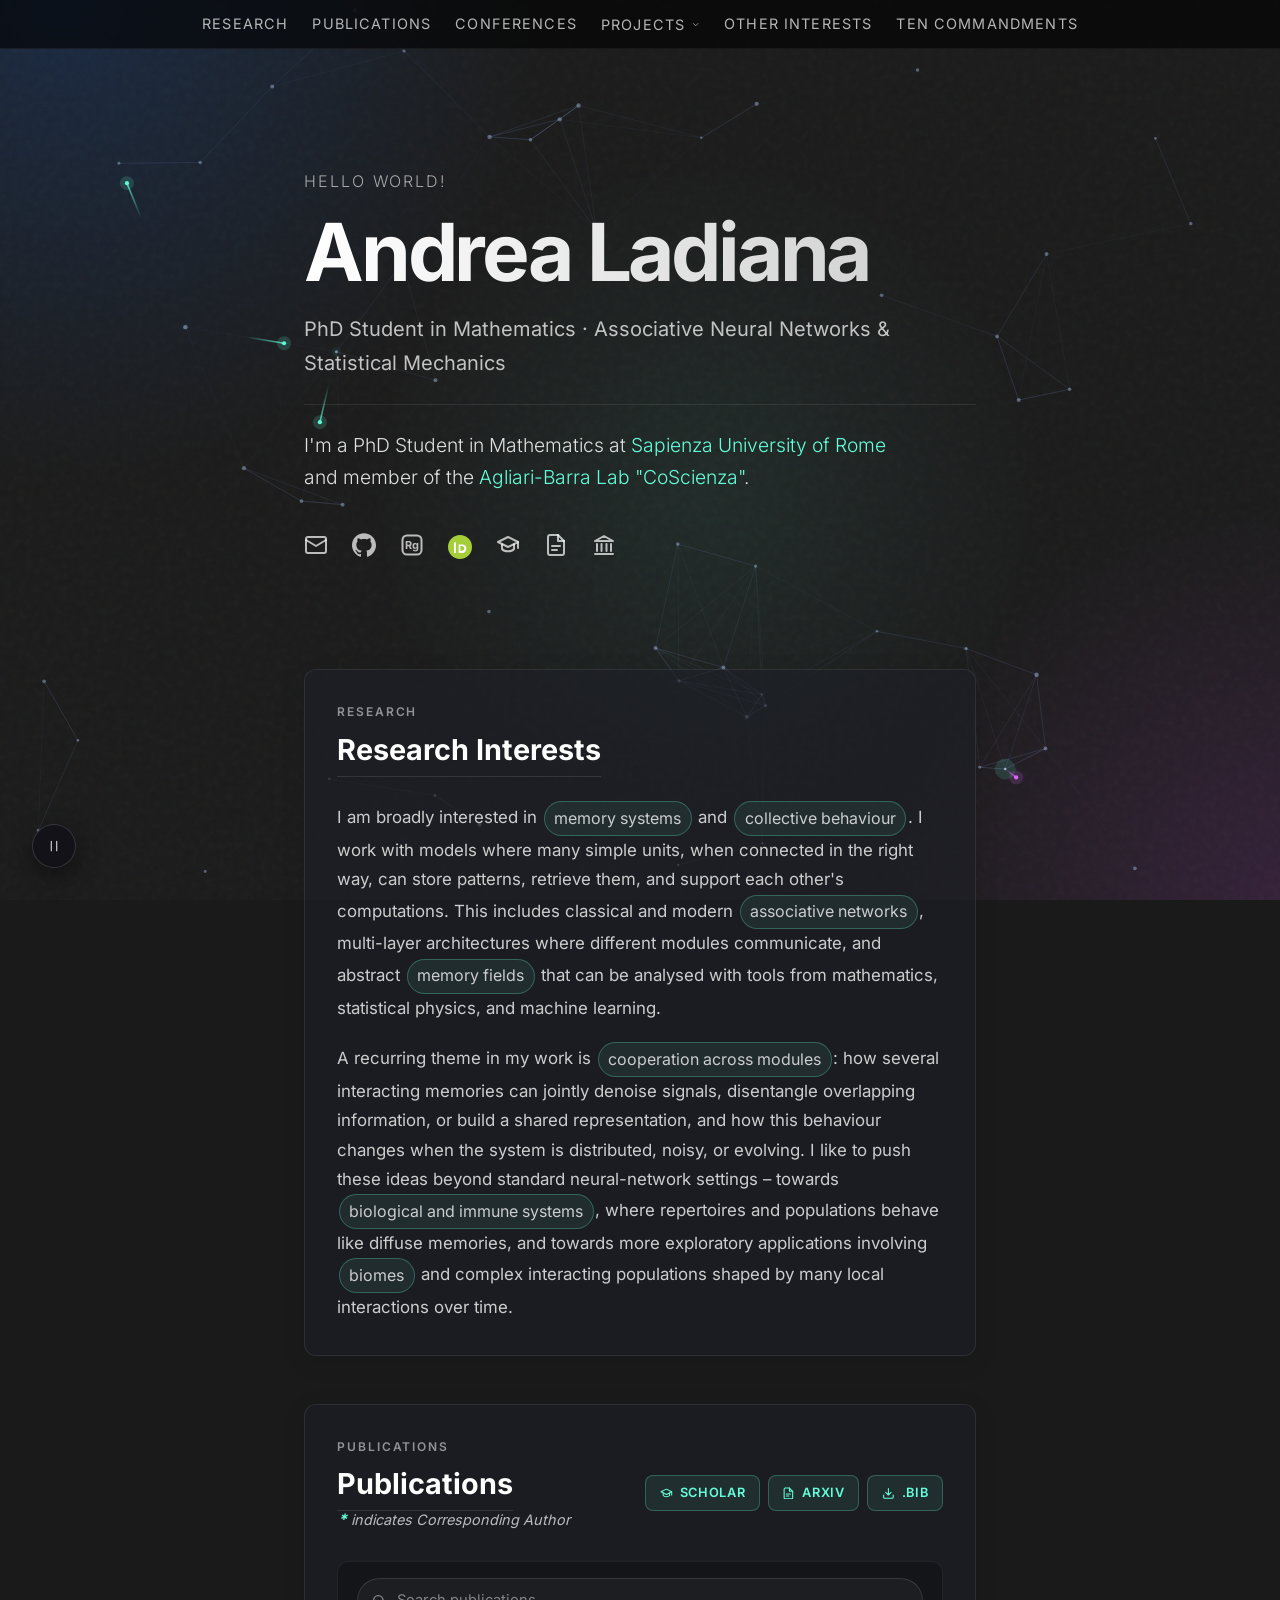
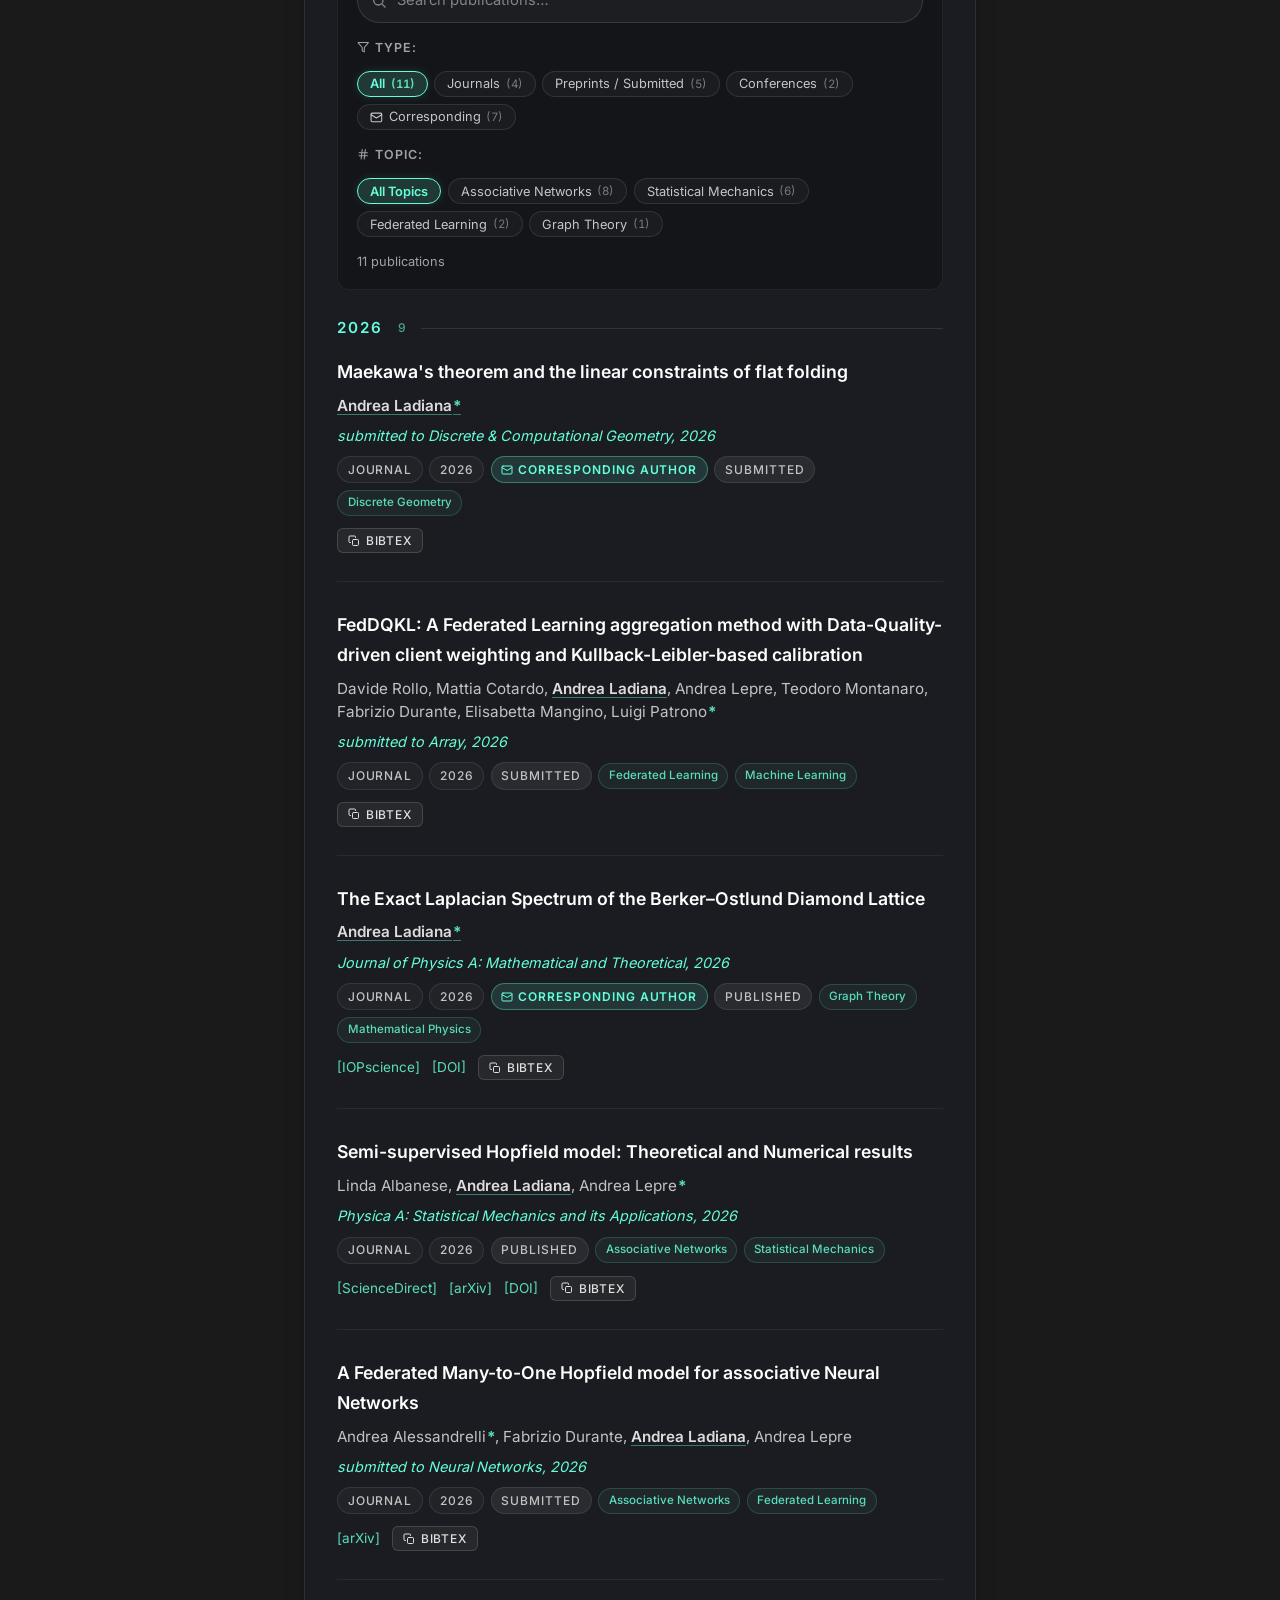
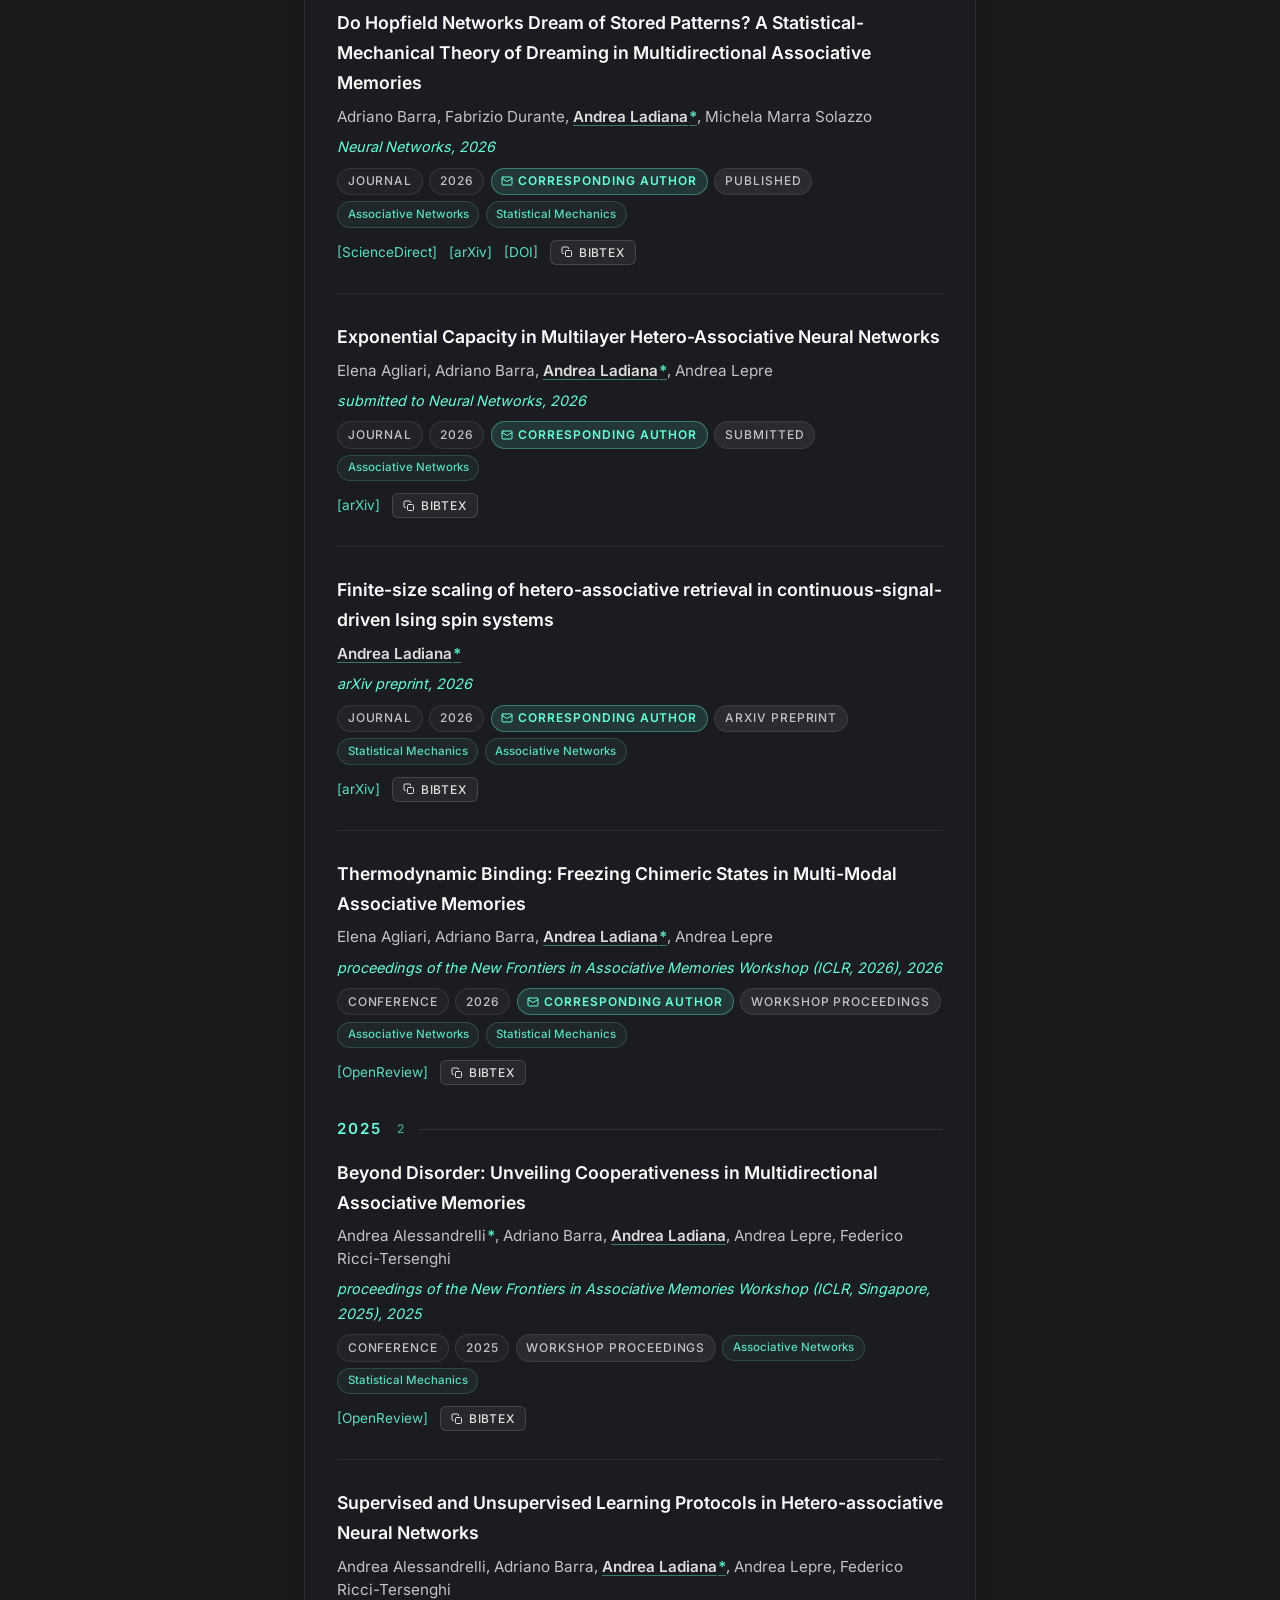
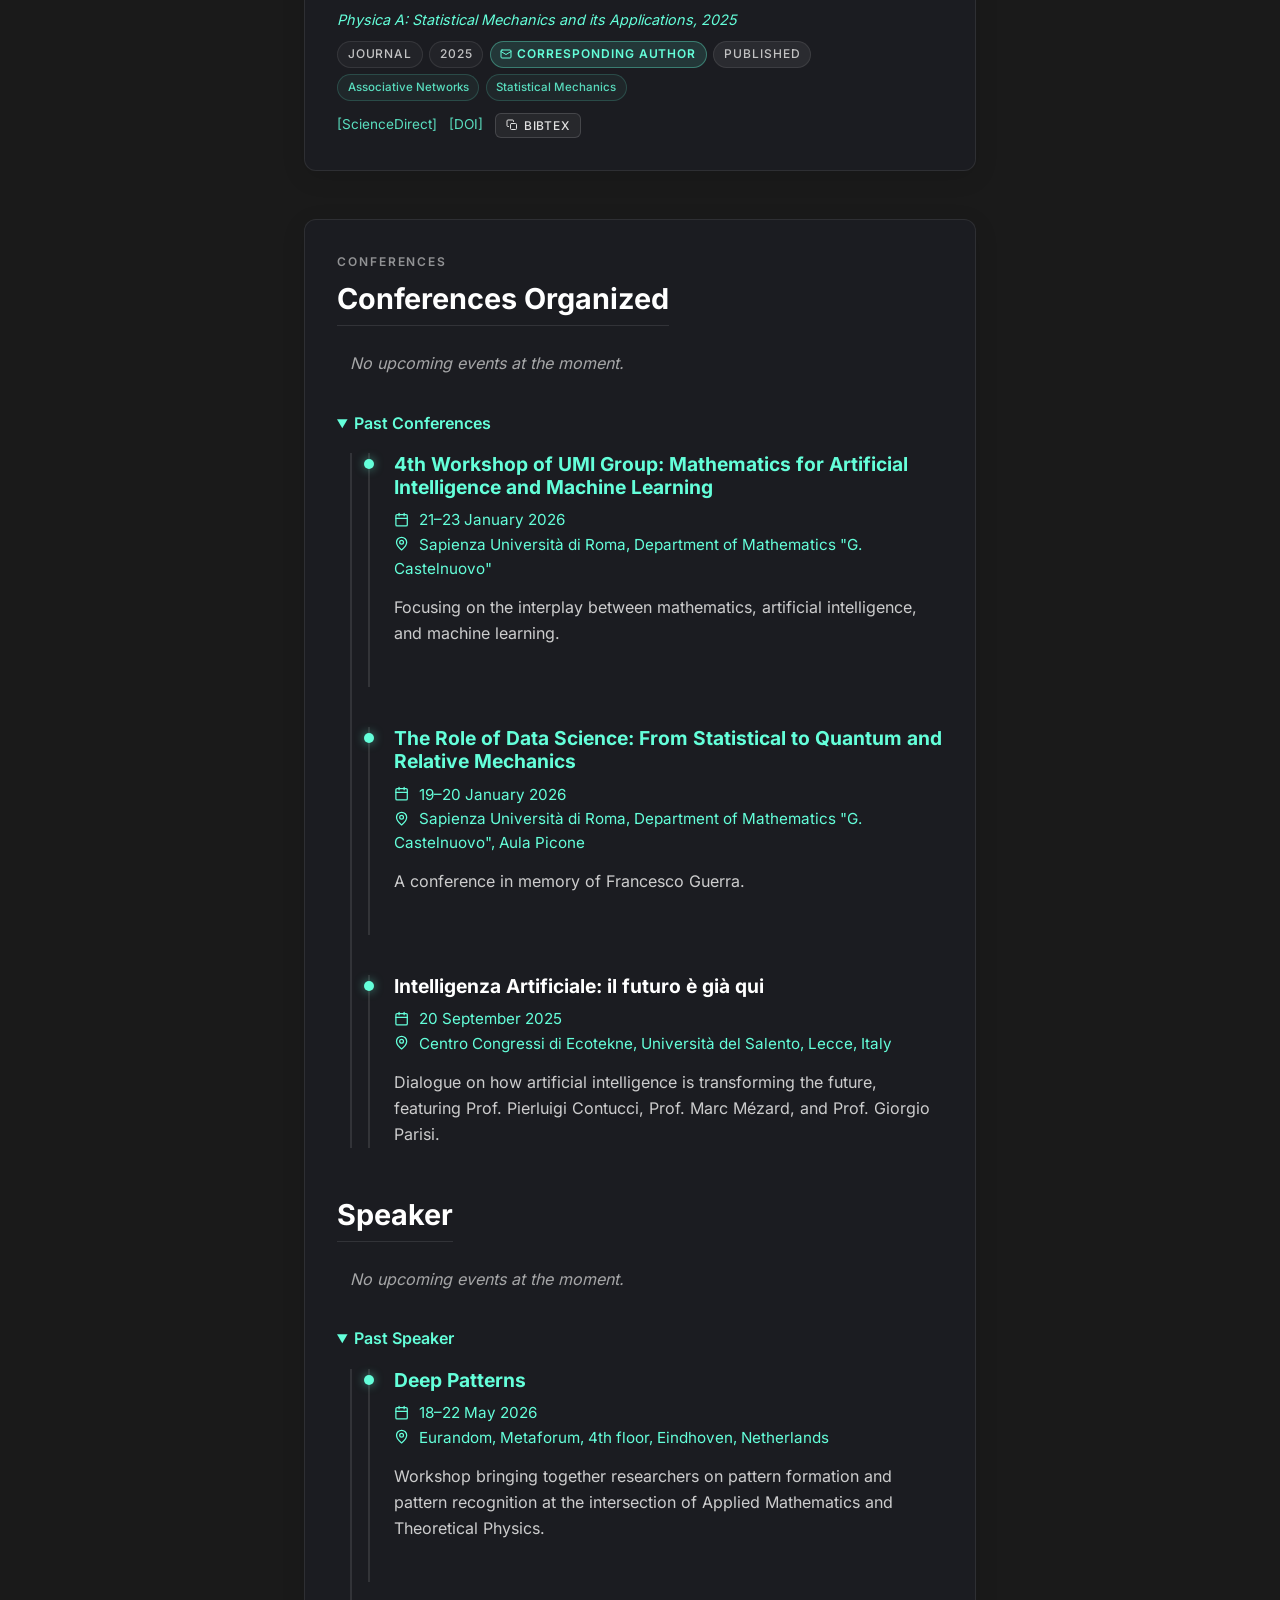
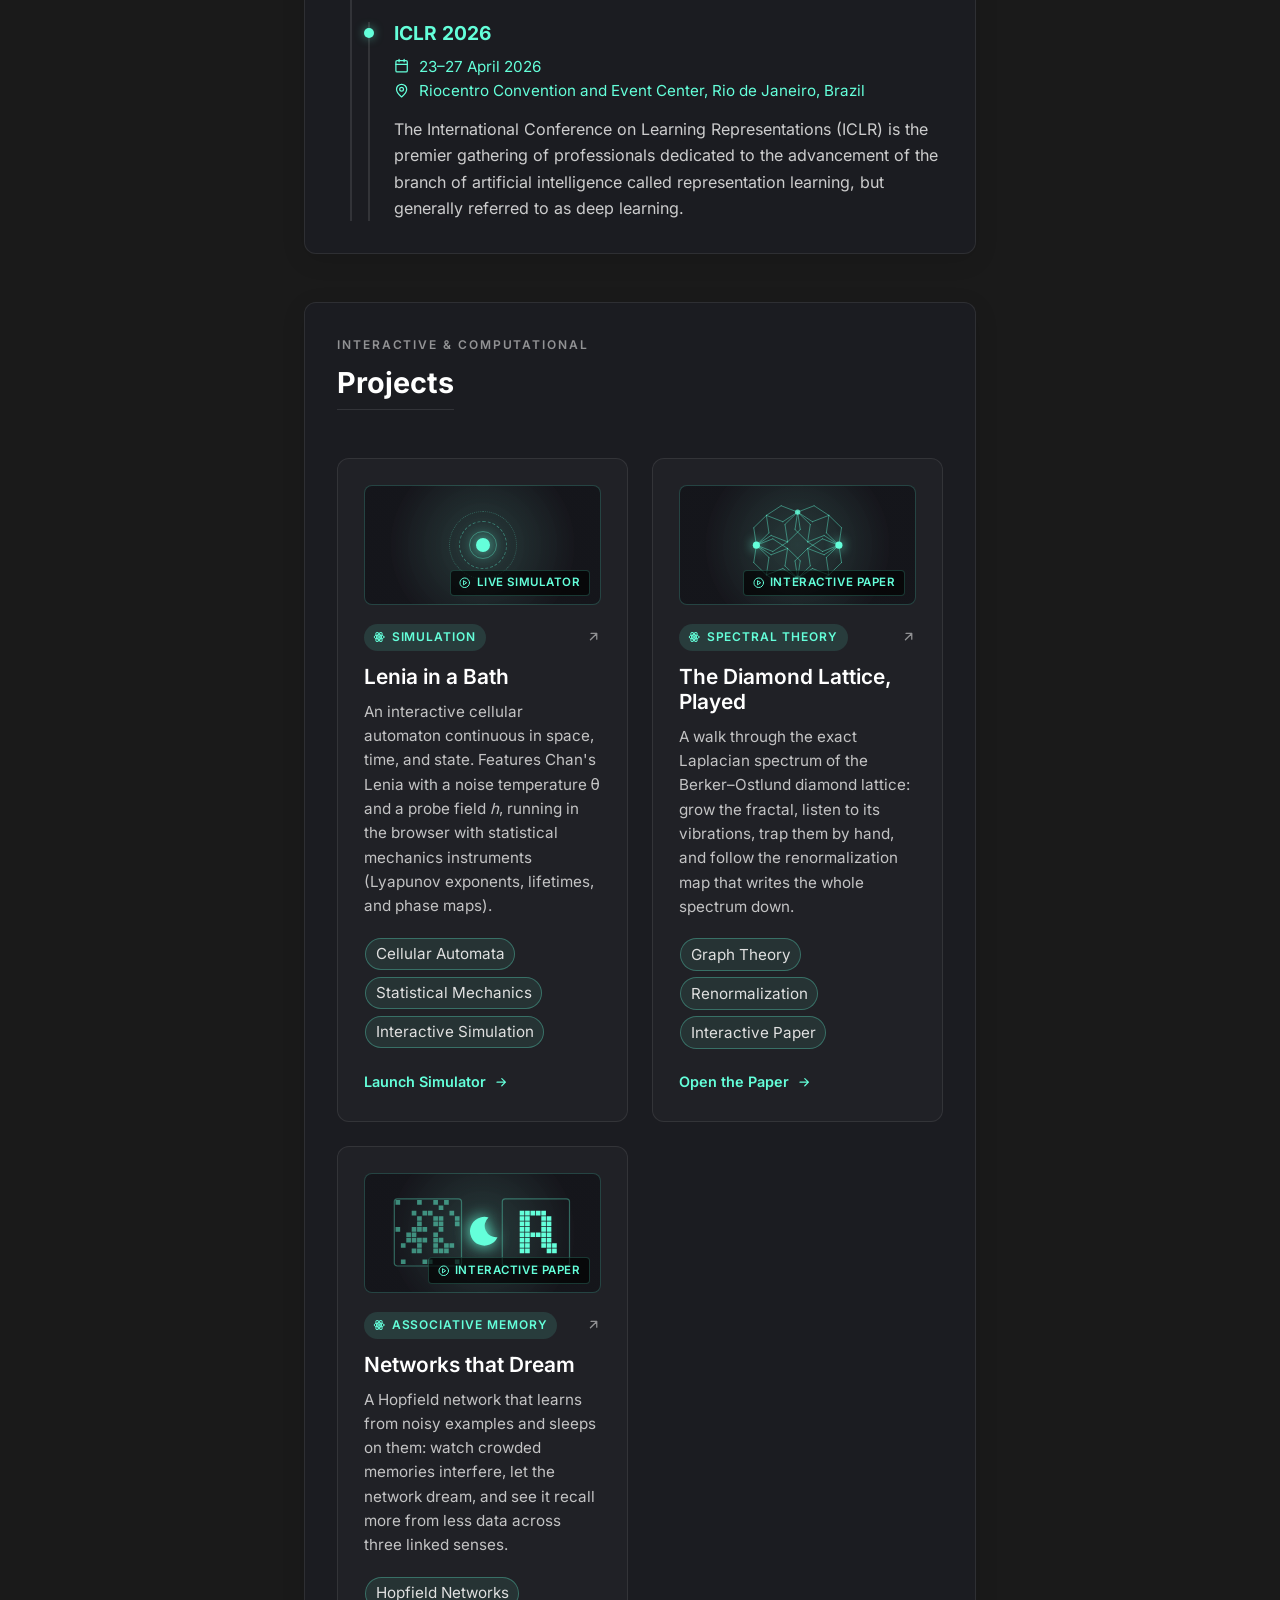
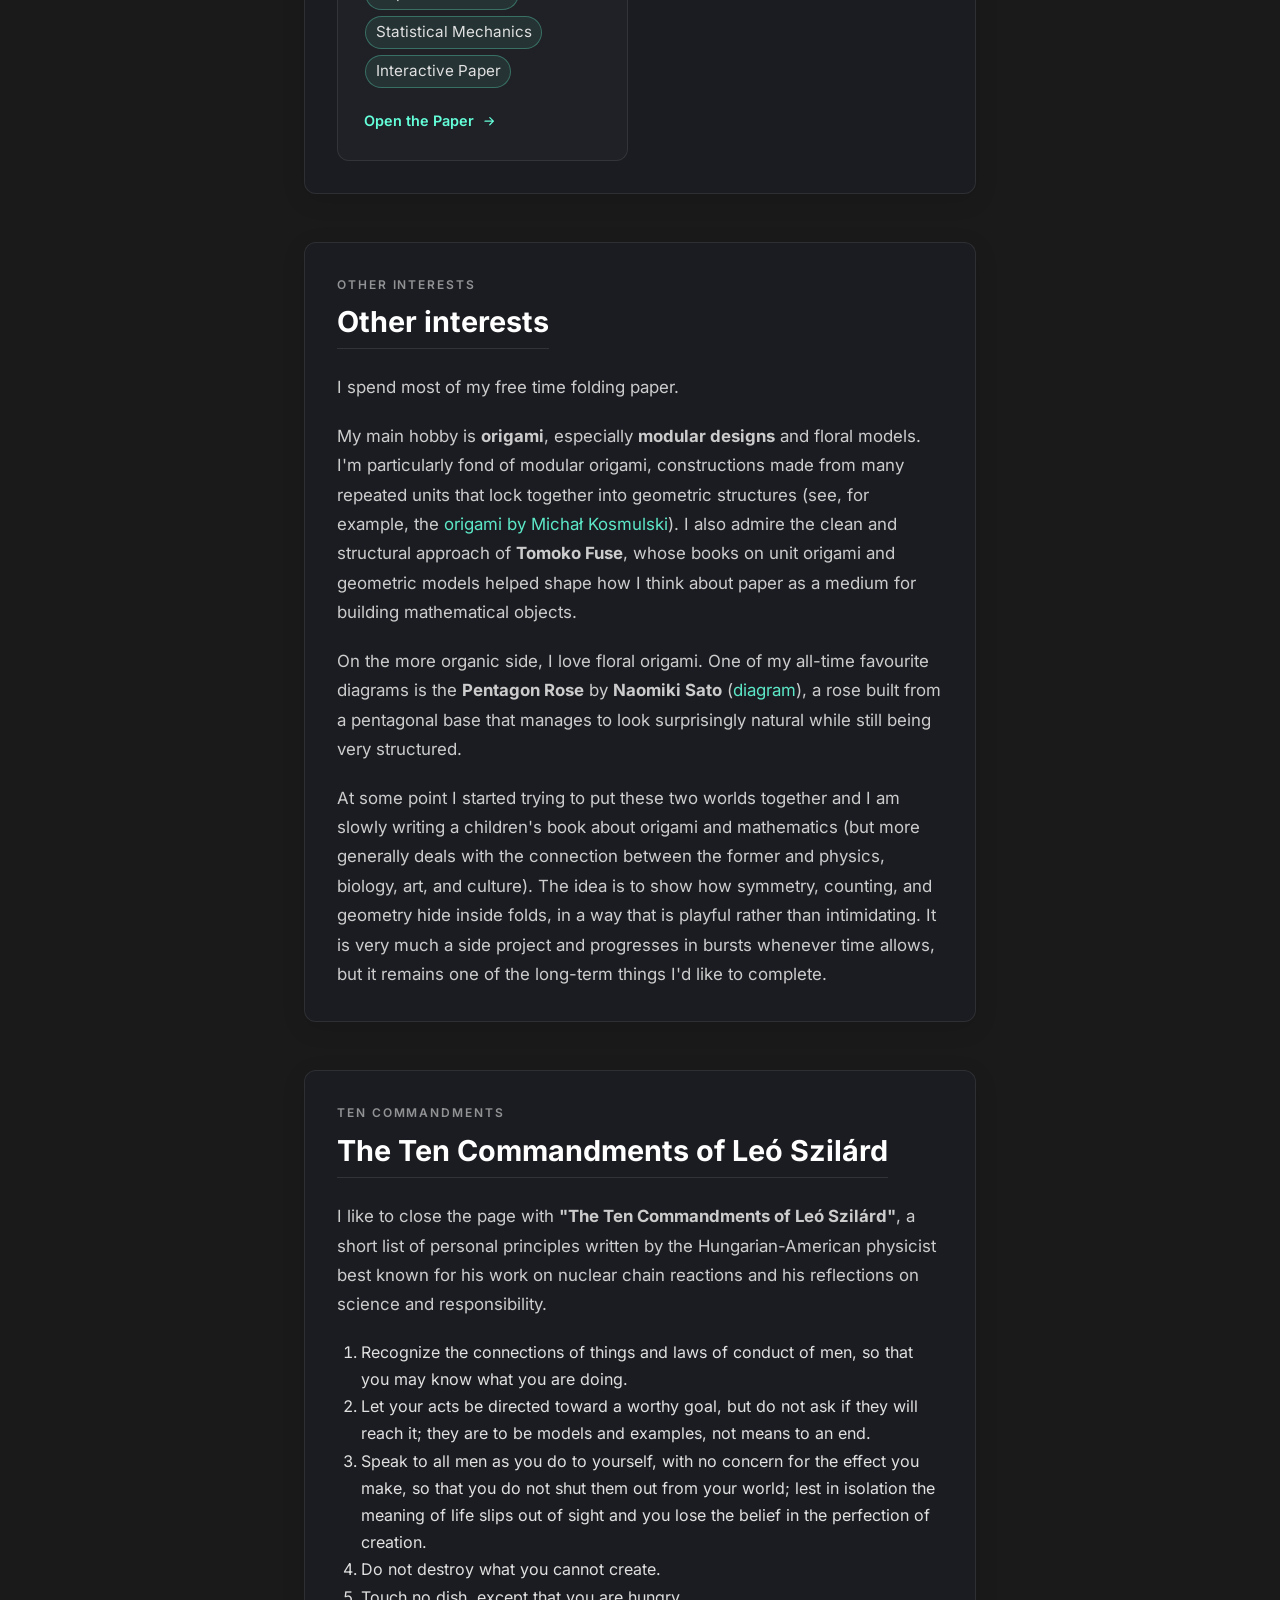
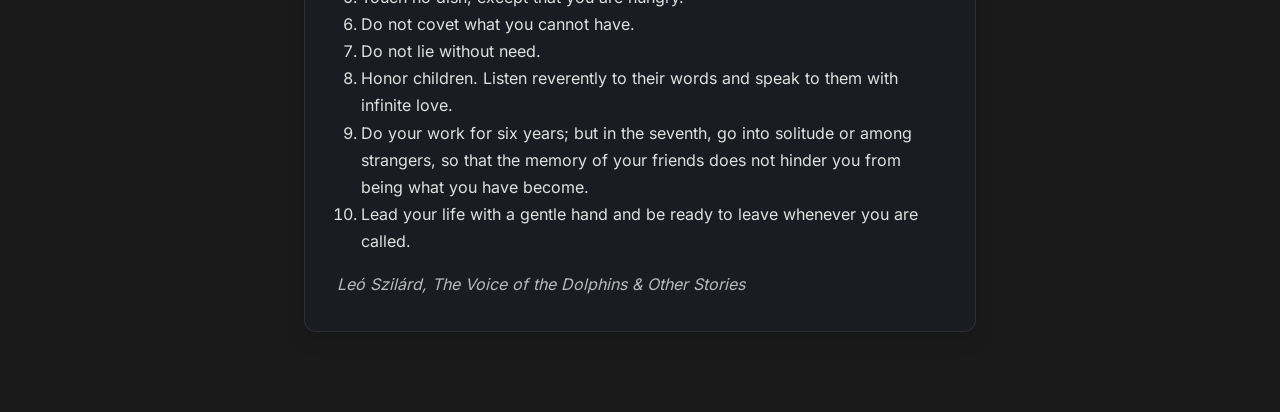
==== commit 5d48d83c: "Add /dreaming/ interactive paper on dreaming Hopfield networks Interactive companion to "Do Hopfield" ====
--- a/index.html
+++ b/index.html
@@ -36,7 +36,7 @@
 
     <!-- Self-hosted font (no third-party requests) -->
     <link rel="preload" href="assets/fonts/inter-latin.woff2" as="font" type="font/woff2" crossorigin>
-    <link rel="stylesheet" href="style.css?v=20261029e">
+    <link rel="stylesheet" href="style.css?v=20261029f">
 
     <!-- Schema.org JSON-LD. The list of ScholarlyArticle items is added by script.js from biblio.bib -->
     <script type="application/ld+json">
@@ -140,6 +140,13 @@
                     </div>
                     <span class="dropdown-item-desc">Interactive paper: an exact fractal spectrum</span>
                 </a>
+                <a href="dreaming/" class="dropdown-item" role="menuitem">
+                    <div class="dropdown-item-header">
+                        <span class="dropdown-item-title">Networks that Dream</span>
+                        <svg class="icon dropdown-external-icon" aria-hidden="true"><use href="#i-external"/></svg>
+                    </div>
+                    <span class="dropdown-item-desc">Interactive paper: Hopfield networks that sleep</span>
+                </a>
             </div>
         </div>
         <a href="#other-interests">Other interests</a>
@@ -343,6 +350,34 @@
                     <div class="project-tags">
                         <span class="keyword-tag">Graph Theory</span>
                         <span class="keyword-tag">Renormalization</span>
+                        <span class="keyword-tag">Interactive Paper</span>
+                    </div>
+                    <div class="project-cta">
+                        Open the Paper <svg class="icon" aria-hidden="true"><use href="#i-arrow-right"/></svg>
+                    </div>
+                </a>
+                <a href="dreaming/" class="project-card">
+                    <div class="project-card-visual" aria-hidden="true">
+                        <svg class="dream-visual" viewBox="-1 29 122 52">
+                            <rect class="dmv-frame" x="1.2" y="32.2" width="44.8" height="44.8" rx="2"/>
+                            <rect class="dmv-frame" x="73.2" y="32.2" width="44.8" height="44.8" rx="2"/>
+                            <path class="dmv-noisy" d="M2.0 33.0h3.1v3.1h-3.1zM16.4 33.0h3.1v3.1h-3.1zM27.2 33.0h3.1v3.1h-3.1zM34.4 33.0h3.1v3.1h-3.1zM30.8 36.6h3.1v3.1h-3.1zM12.8 40.2h3.1v3.1h-3.1zM20.0 40.2h3.1v3.1h-3.1zM23.6 40.2h3.1v3.1h-3.1zM38.0 40.2h3.1v3.1h-3.1zM16.4 43.8h3.1v3.1h-3.1zM27.2 43.8h3.1v3.1h-3.1zM30.8 43.8h3.1v3.1h-3.1zM41.6 43.8h3.1v3.1h-3.1zM16.4 47.4h3.1v3.1h-3.1zM27.2 47.4h3.1v3.1h-3.1zM30.8 47.4h3.1v3.1h-3.1zM41.6 47.4h3.1v3.1h-3.1zM2.0 51.0h3.1v3.1h-3.1zM12.8 51.0h3.1v3.1h-3.1zM16.4 51.0h3.1v3.1h-3.1zM20.0 51.0h3.1v3.1h-3.1zM30.8 51.0h3.1v3.1h-3.1zM9.2 54.6h3.1v3.1h-3.1zM12.8 54.6h3.1v3.1h-3.1zM27.2 54.6h3.1v3.1h-3.1zM9.2 58.2h3.1v3.1h-3.1zM12.8 58.2h3.1v3.1h-3.1zM16.4 58.2h3.1v3.1h-3.1zM20.0 58.2h3.1v3.1h-3.1zM27.2 58.2h3.1v3.1h-3.1zM30.8 58.2h3.1v3.1h-3.1zM5.6 61.8h3.1v3.1h-3.1zM16.4 61.8h3.1v3.1h-3.1zM27.2 61.8h3.1v3.1h-3.1zM34.4 61.8h3.1v3.1h-3.1zM38.0 61.8h3.1v3.1h-3.1zM12.8 65.4h3.1v3.1h-3.1zM16.4 65.4h3.1v3.1h-3.1zM27.2 65.4h3.1v3.1h-3.1zM30.8 65.4h3.1v3.1h-3.1zM34.4 65.4h3.1v3.1h-3.1zM5.6 72.6h3.1v3.1h-3.1zM20.0 72.6h3.1v3.1h-3.1zM23.6 72.6h3.1v3.1h-3.1zM41.6 72.6h3.1v3.1h-3.1z"/>
+                            <path class="dmv-moon" transform="translate(48 41) scale(.8)" d="M20 4.5A12 12 0 1 0 27.5 21 9.5 9.5 0 0 1 20 4.5z"/>
+                            <path class="dmv-clean" d="M84.8 40.2h3.1v3.1h-3.1zM88.4 40.2h3.1v3.1h-3.1zM92.0 40.2h3.1v3.1h-3.1zM95.6 40.2h3.1v3.1h-3.1zM99.2 40.2h3.1v3.1h-3.1zM84.8 43.8h3.1v3.1h-3.1zM88.4 43.8h3.1v3.1h-3.1zM99.2 43.8h3.1v3.1h-3.1zM102.8 43.8h3.1v3.1h-3.1zM84.8 47.4h3.1v3.1h-3.1zM88.4 47.4h3.1v3.1h-3.1zM99.2 47.4h3.1v3.1h-3.1zM102.8 47.4h3.1v3.1h-3.1zM84.8 51.0h3.1v3.1h-3.1zM88.4 51.0h3.1v3.1h-3.1zM99.2 51.0h3.1v3.1h-3.1zM102.8 51.0h3.1v3.1h-3.1zM84.8 54.6h3.1v3.1h-3.1zM88.4 54.6h3.1v3.1h-3.1zM92.0 54.6h3.1v3.1h-3.1zM95.6 54.6h3.1v3.1h-3.1zM99.2 54.6h3.1v3.1h-3.1zM102.8 54.6h3.1v3.1h-3.1zM84.8 58.2h3.1v3.1h-3.1zM88.4 58.2h3.1v3.1h-3.1zM99.2 58.2h3.1v3.1h-3.1zM102.8 58.2h3.1v3.1h-3.1zM84.8 61.8h3.1v3.1h-3.1zM88.4 61.8h3.1v3.1h-3.1zM99.2 61.8h3.1v3.1h-3.1zM102.8 61.8h3.1v3.1h-3.1zM106.4 61.8h3.1v3.1h-3.1zM84.8 65.4h3.1v3.1h-3.1zM88.4 65.4h3.1v3.1h-3.1zM102.8 65.4h3.1v3.1h-3.1zM106.4 65.4h3.1v3.1h-3.1z"/>
+                        </svg>
+                        <div class="visual-tag"><svg class="icon" aria-hidden="true"><use href="#i-play"/></svg> Interactive Paper</div>
+                    </div>
+                    <div class="project-card-header">
+                        <span class="project-badge"><svg class="icon" aria-hidden="true"><use href="#i-atom"/></svg> Associative Memory</span>
+                        <span class="project-arrow"><svg class="icon" aria-hidden="true"><use href="#i-external"/></svg></span>
+                    </div>
+                    <h3 class="project-title">Networks that Dream</h3>
+                    <p class="project-desc">
+                        A Hopfield network that learns from noisy examples and sleeps on them: watch crowded memories interfere, let the network dream, and see it recall more from less data across three linked senses.
+                    </p>
+                    <div class="project-tags">
+                        <span class="keyword-tag">Hopfield Networks</span>
+                        <span class="keyword-tag">Statistical Mechanics</span>
                         <span class="keyword-tag">Interactive Paper</span>
                     </div>
                     <div class="project-cta">
--- a/style.css
+++ b/style.css
@@ -960,6 +960,39 @@
     opacity: 0.8;
 }
 
+/* Dreaming-network project card visual: a noisy example, sleep, the recalled letter */
+.dream-visual {
+    height: 78px;
+    width: auto;
+    overflow: visible;
+}
+
+.dream-visual .dmv-frame {
+    fill: none;
+    stroke: var(--accent-color);
+    stroke-width: 0.8;
+    opacity: 0.35;
+}
+
+.dream-visual .dmv-noisy {
+    fill: var(--accent-color);
+    opacity: 0.5;
+    transition: opacity 0.4s ease;
+}
+
+.dream-visual .dmv-clean {
+    fill: var(--accent-color);
+}
+
+.dream-visual .dmv-moon {
+    fill: var(--accent-color);
+    filter: drop-shadow(0 0 6px var(--accent-color));
+}
+
+.project-card:hover .dream-visual .dmv-noisy {
+    opacity: 0.25;
+}
+
 .visual-tag {
     position: absolute;
     bottom: 8px;
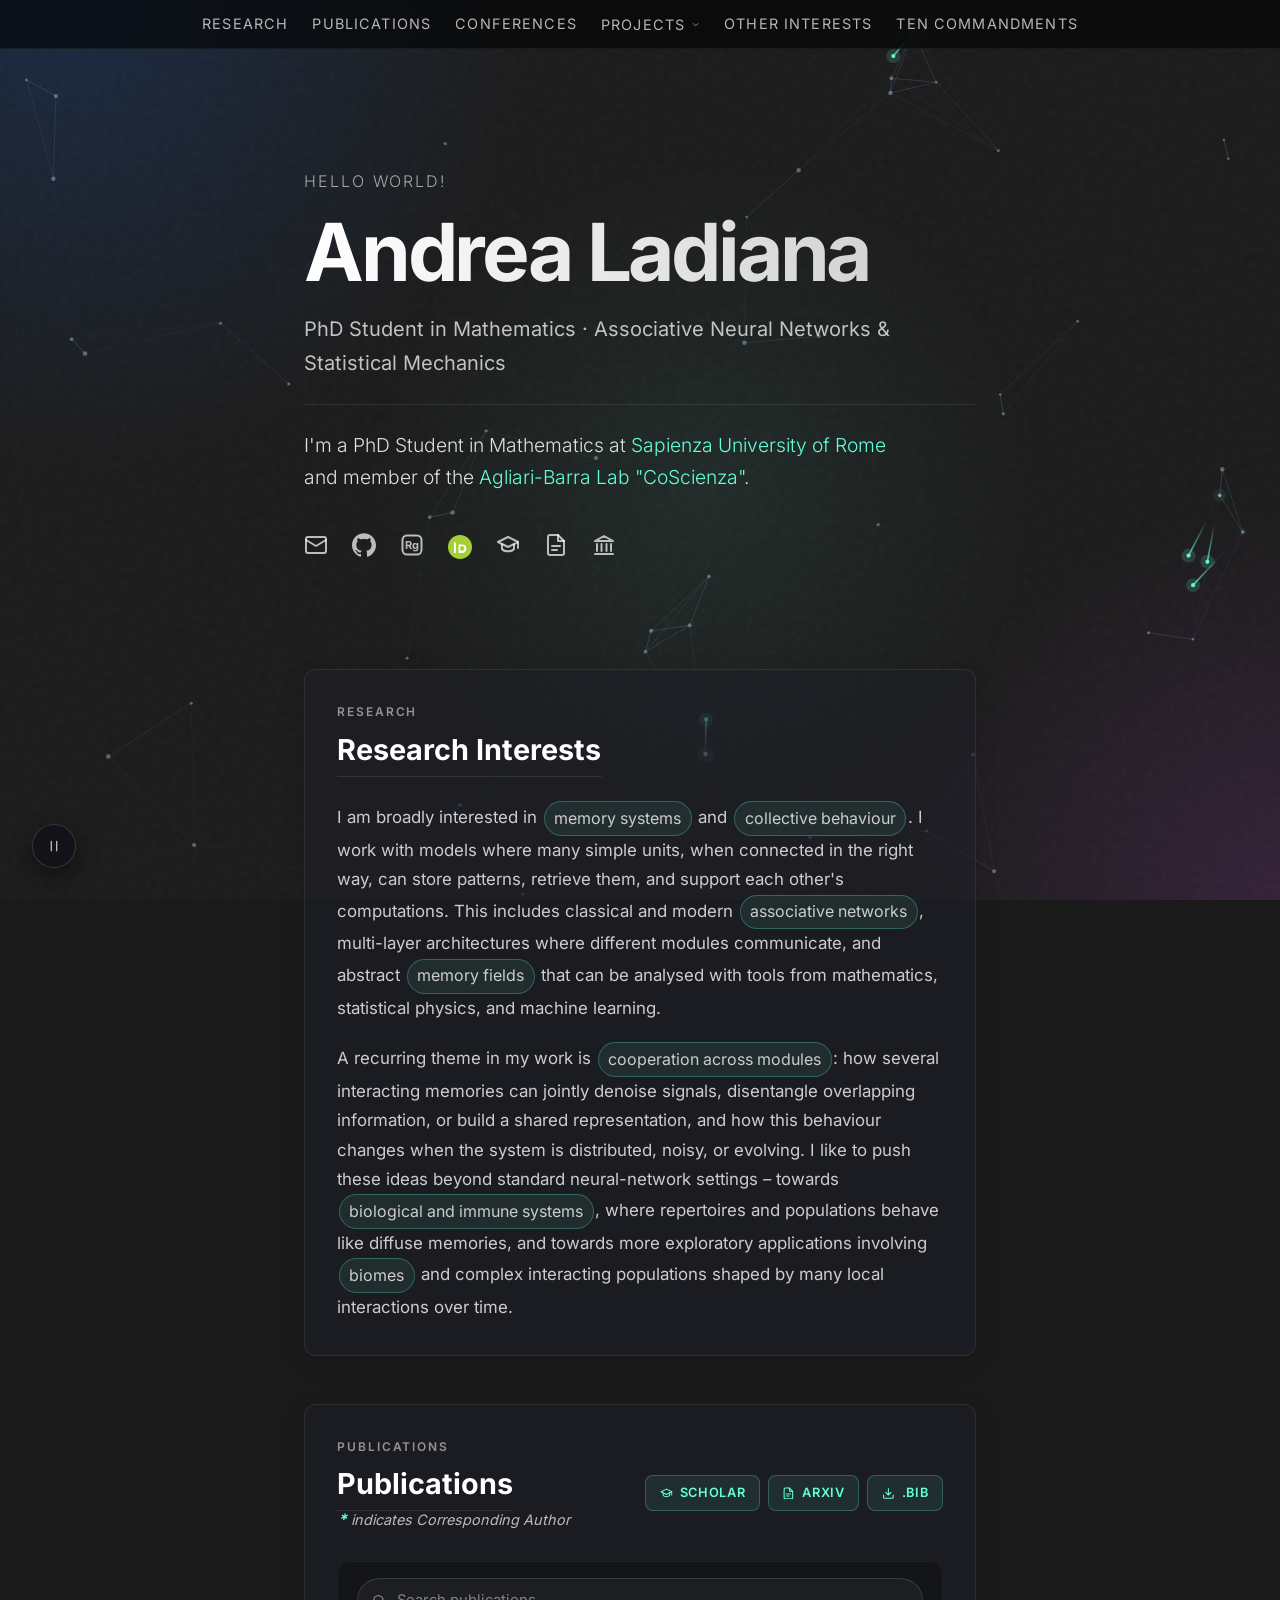
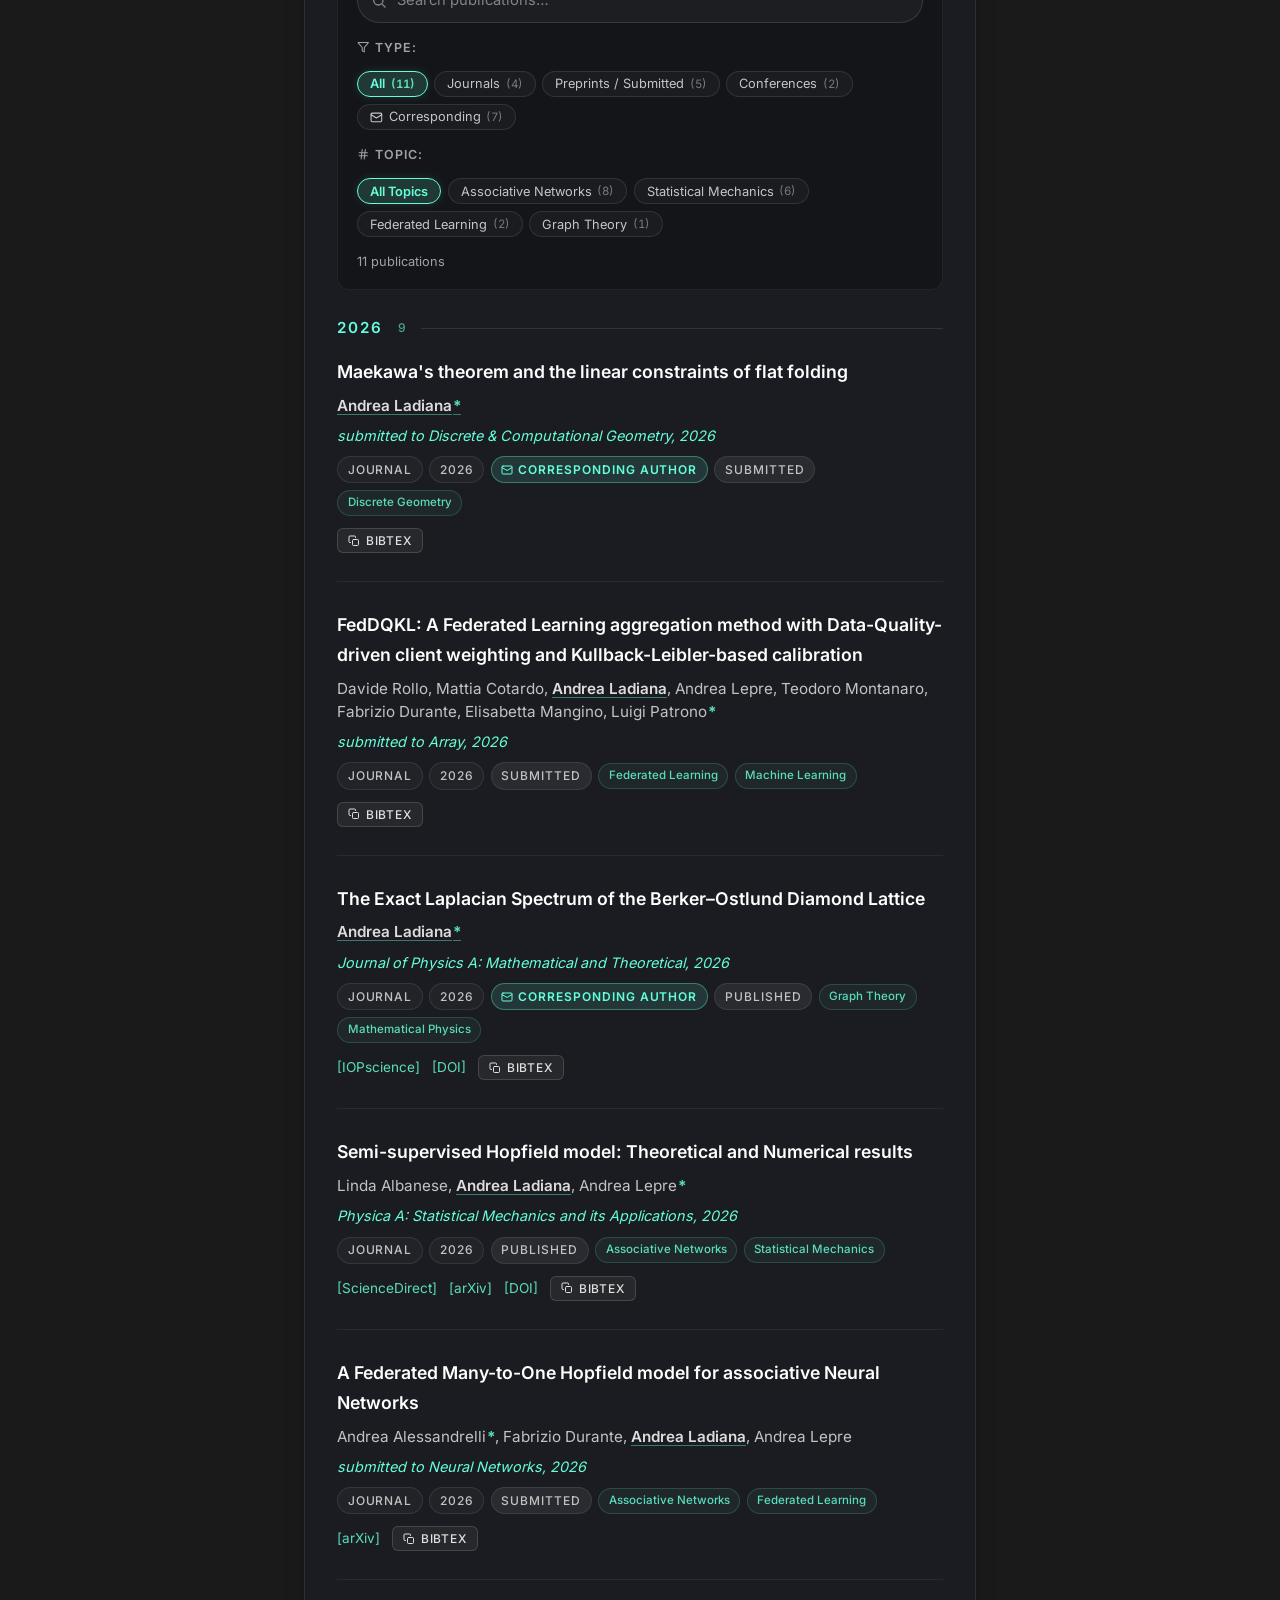
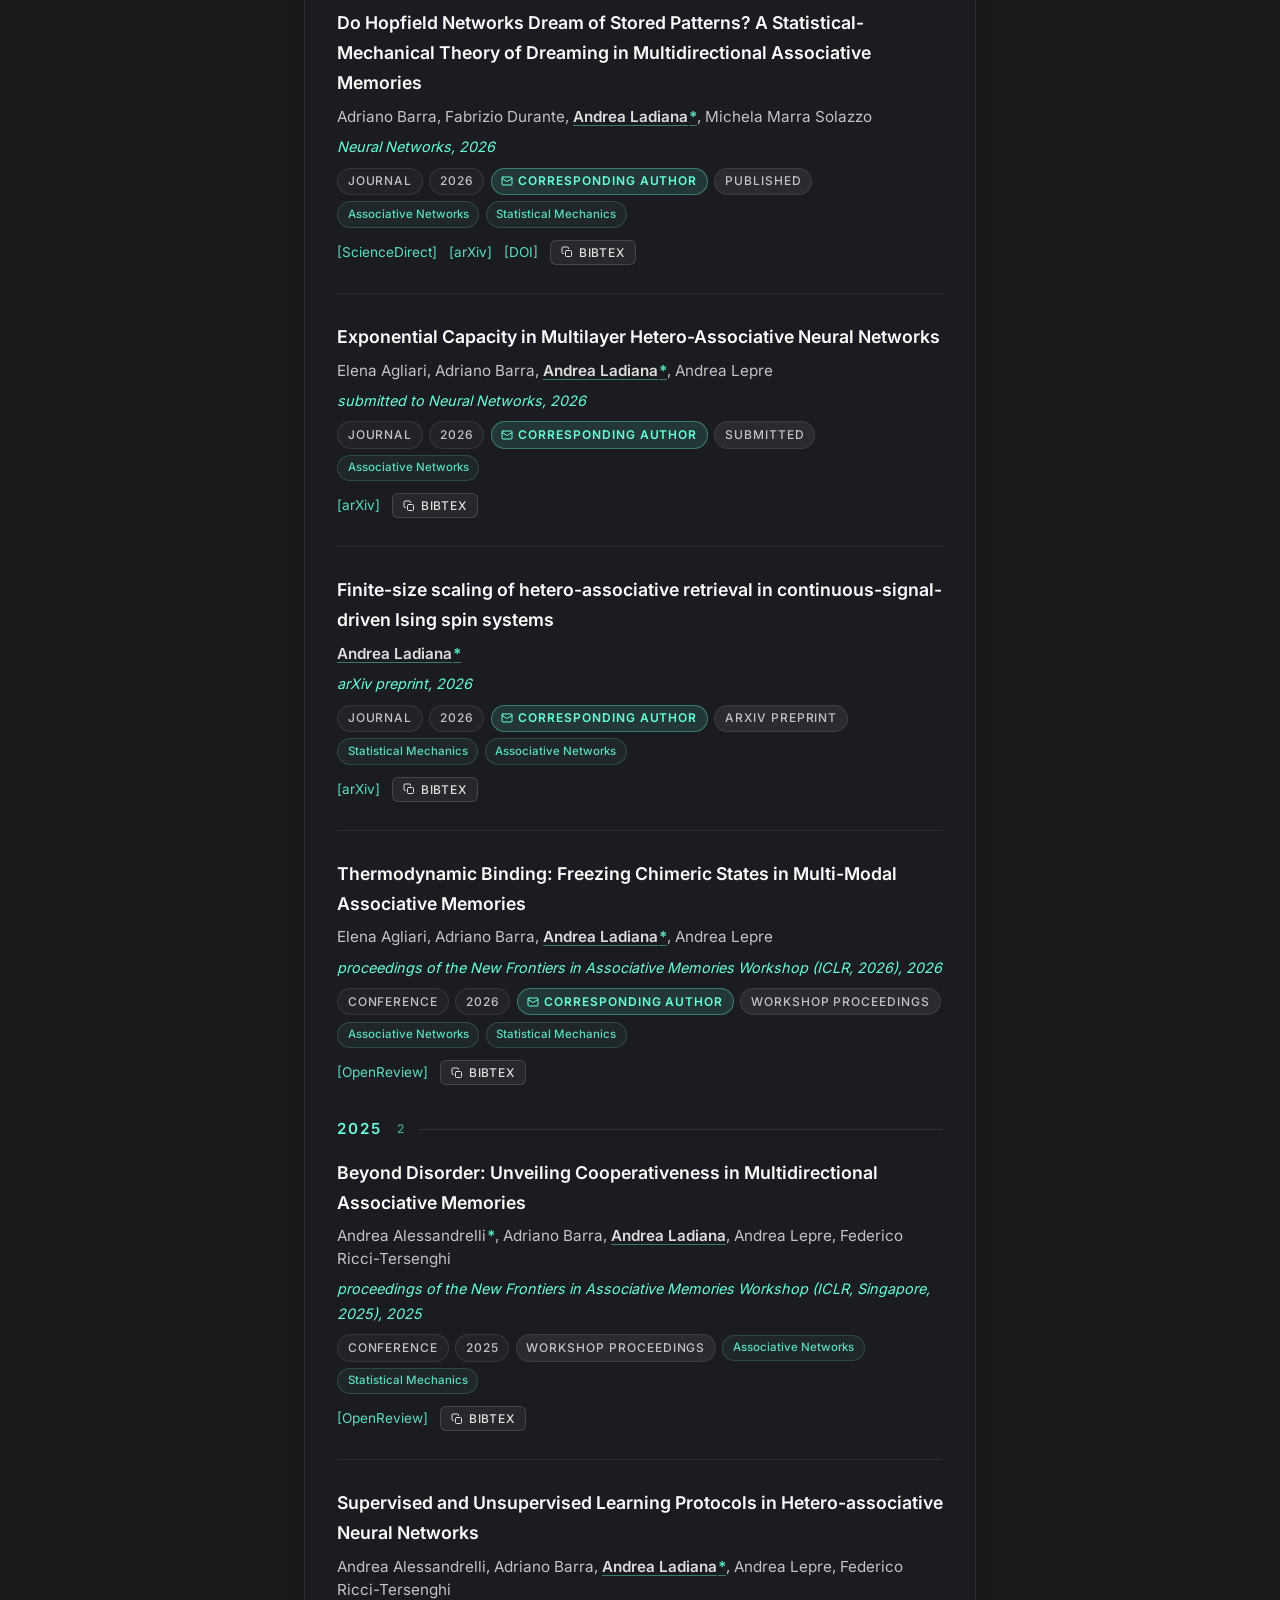
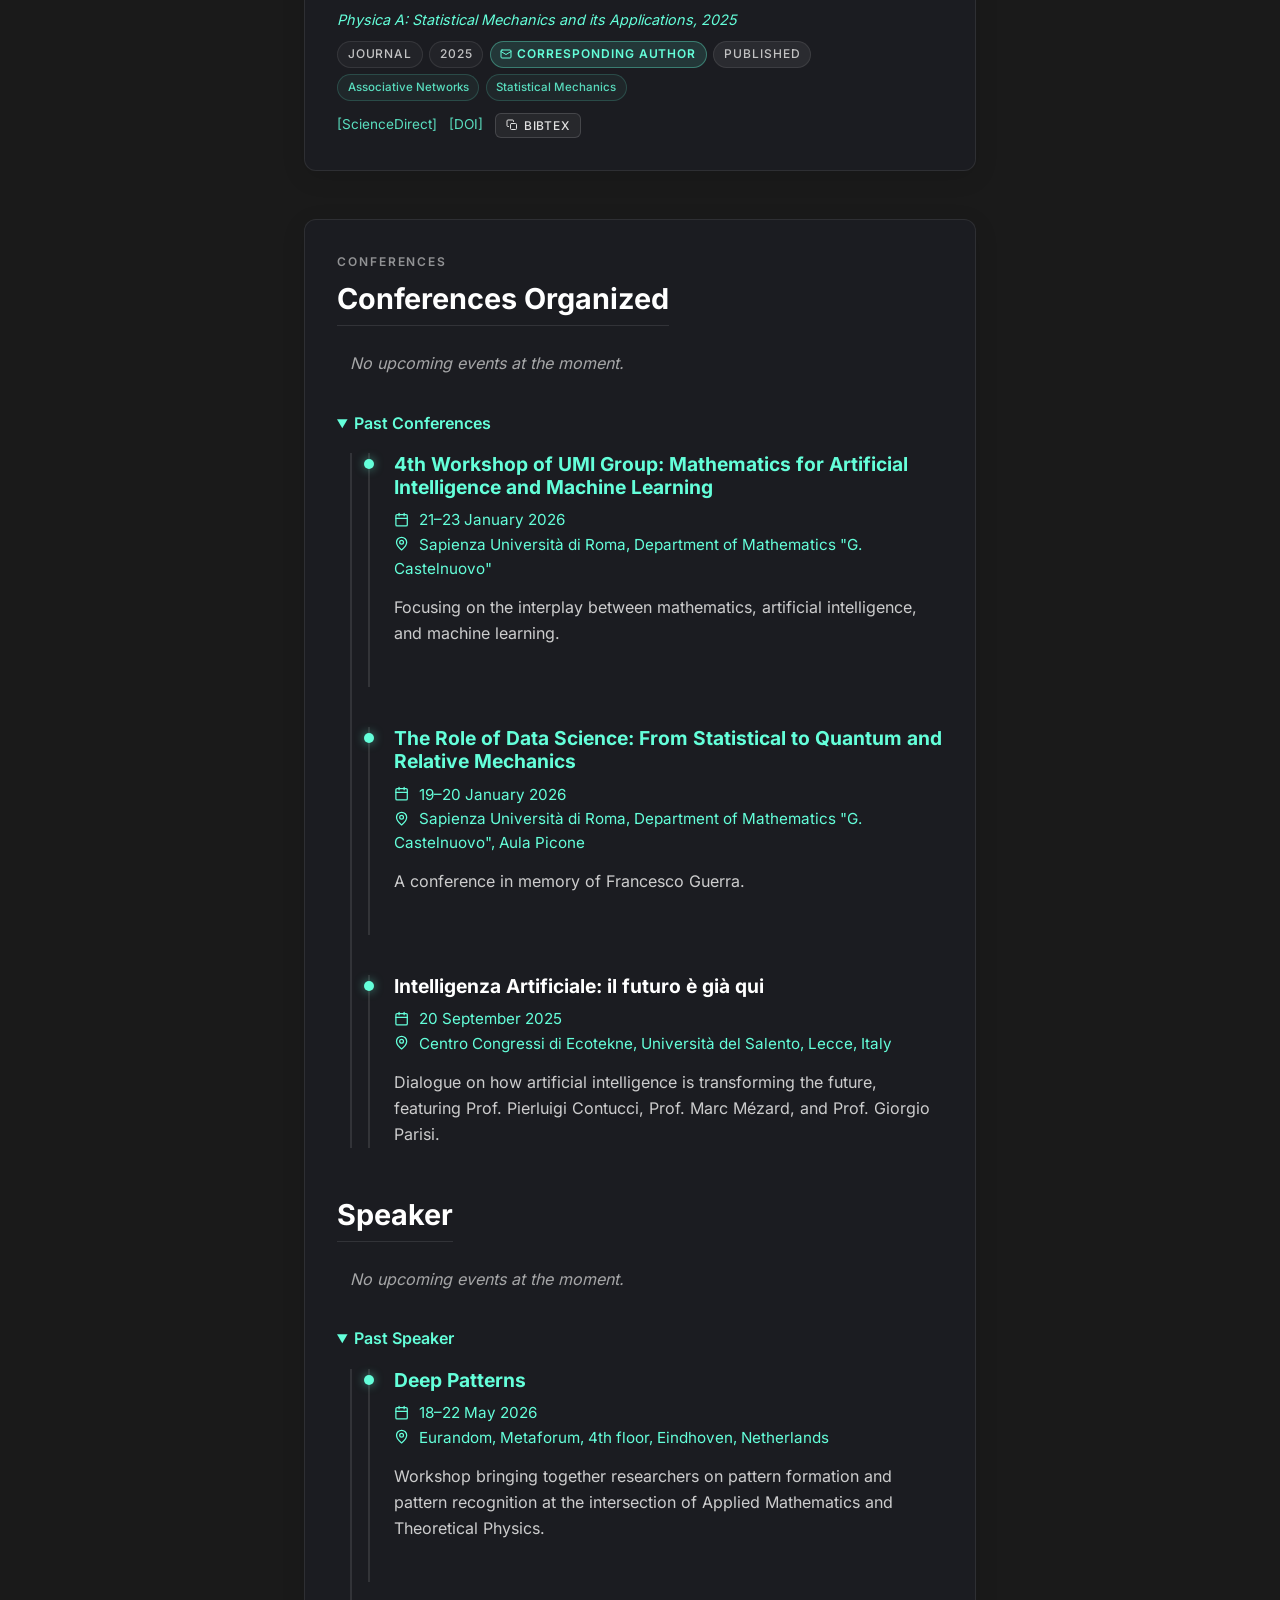
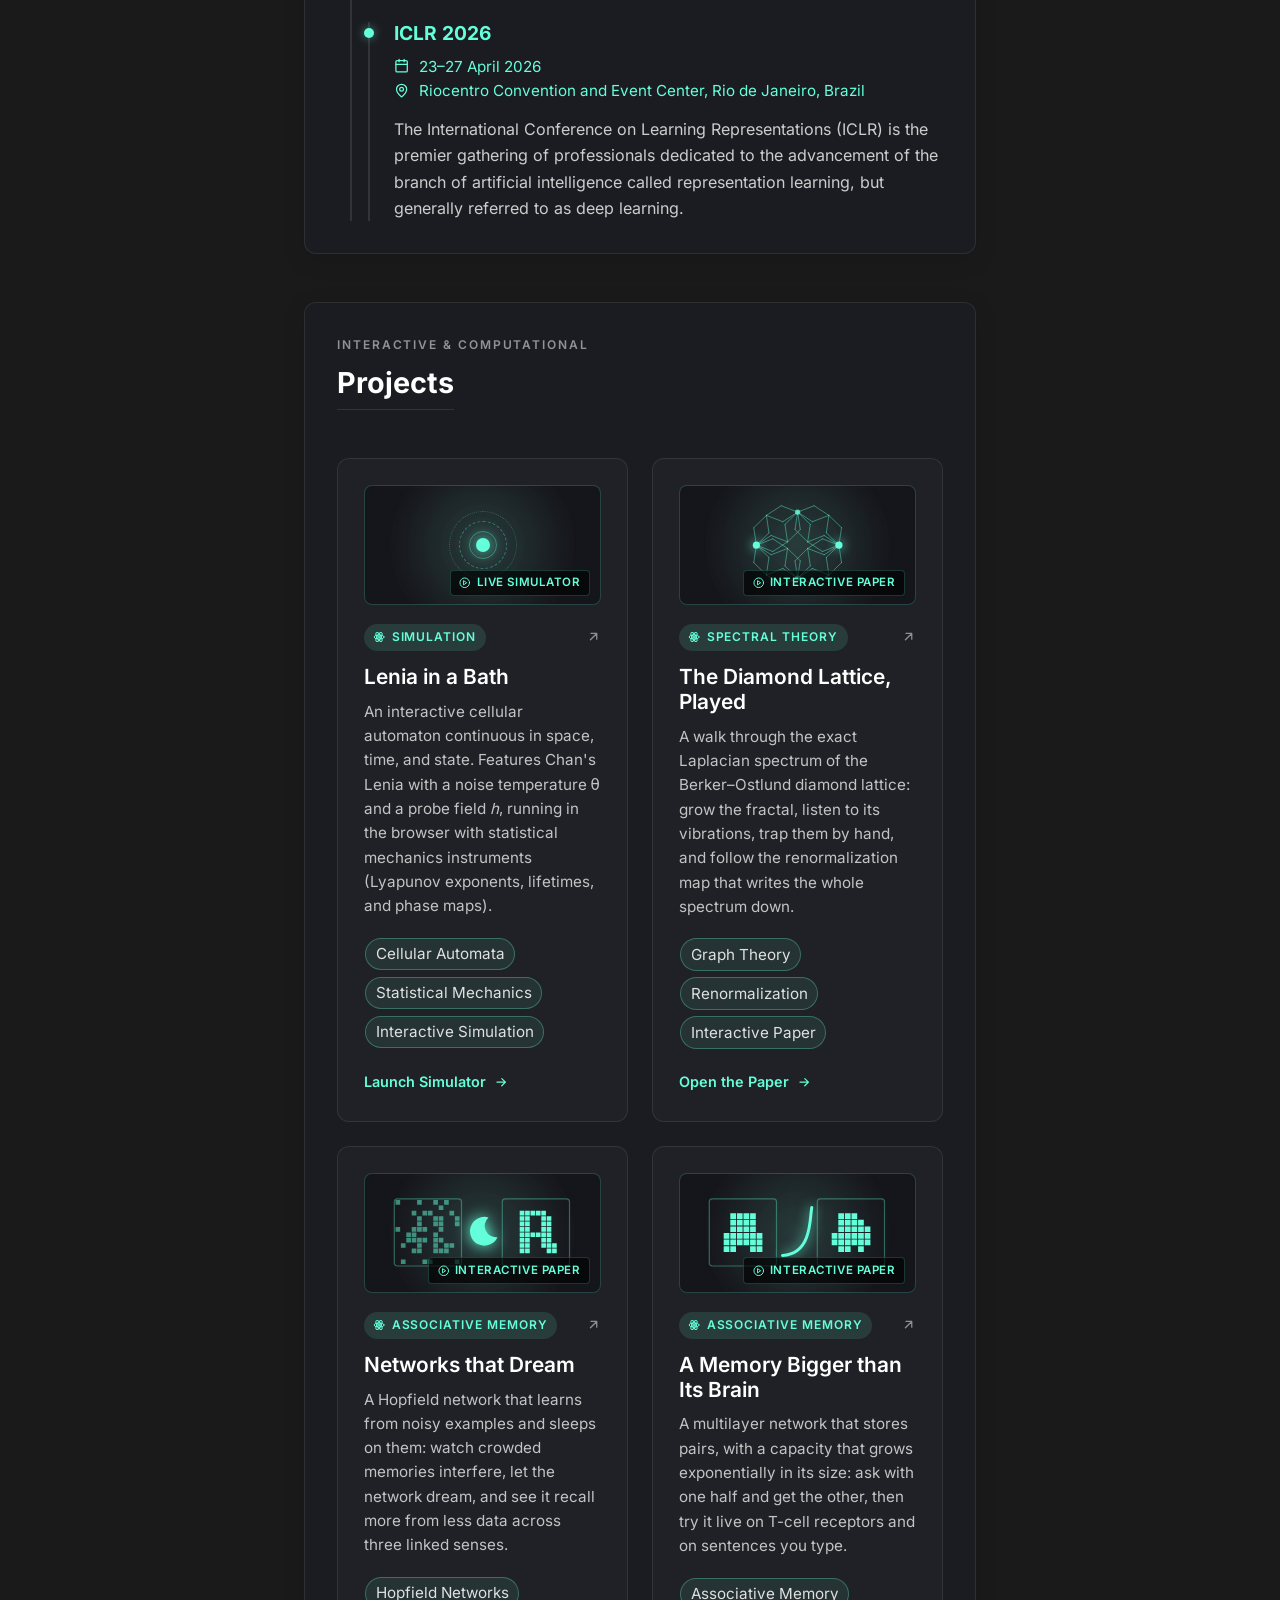
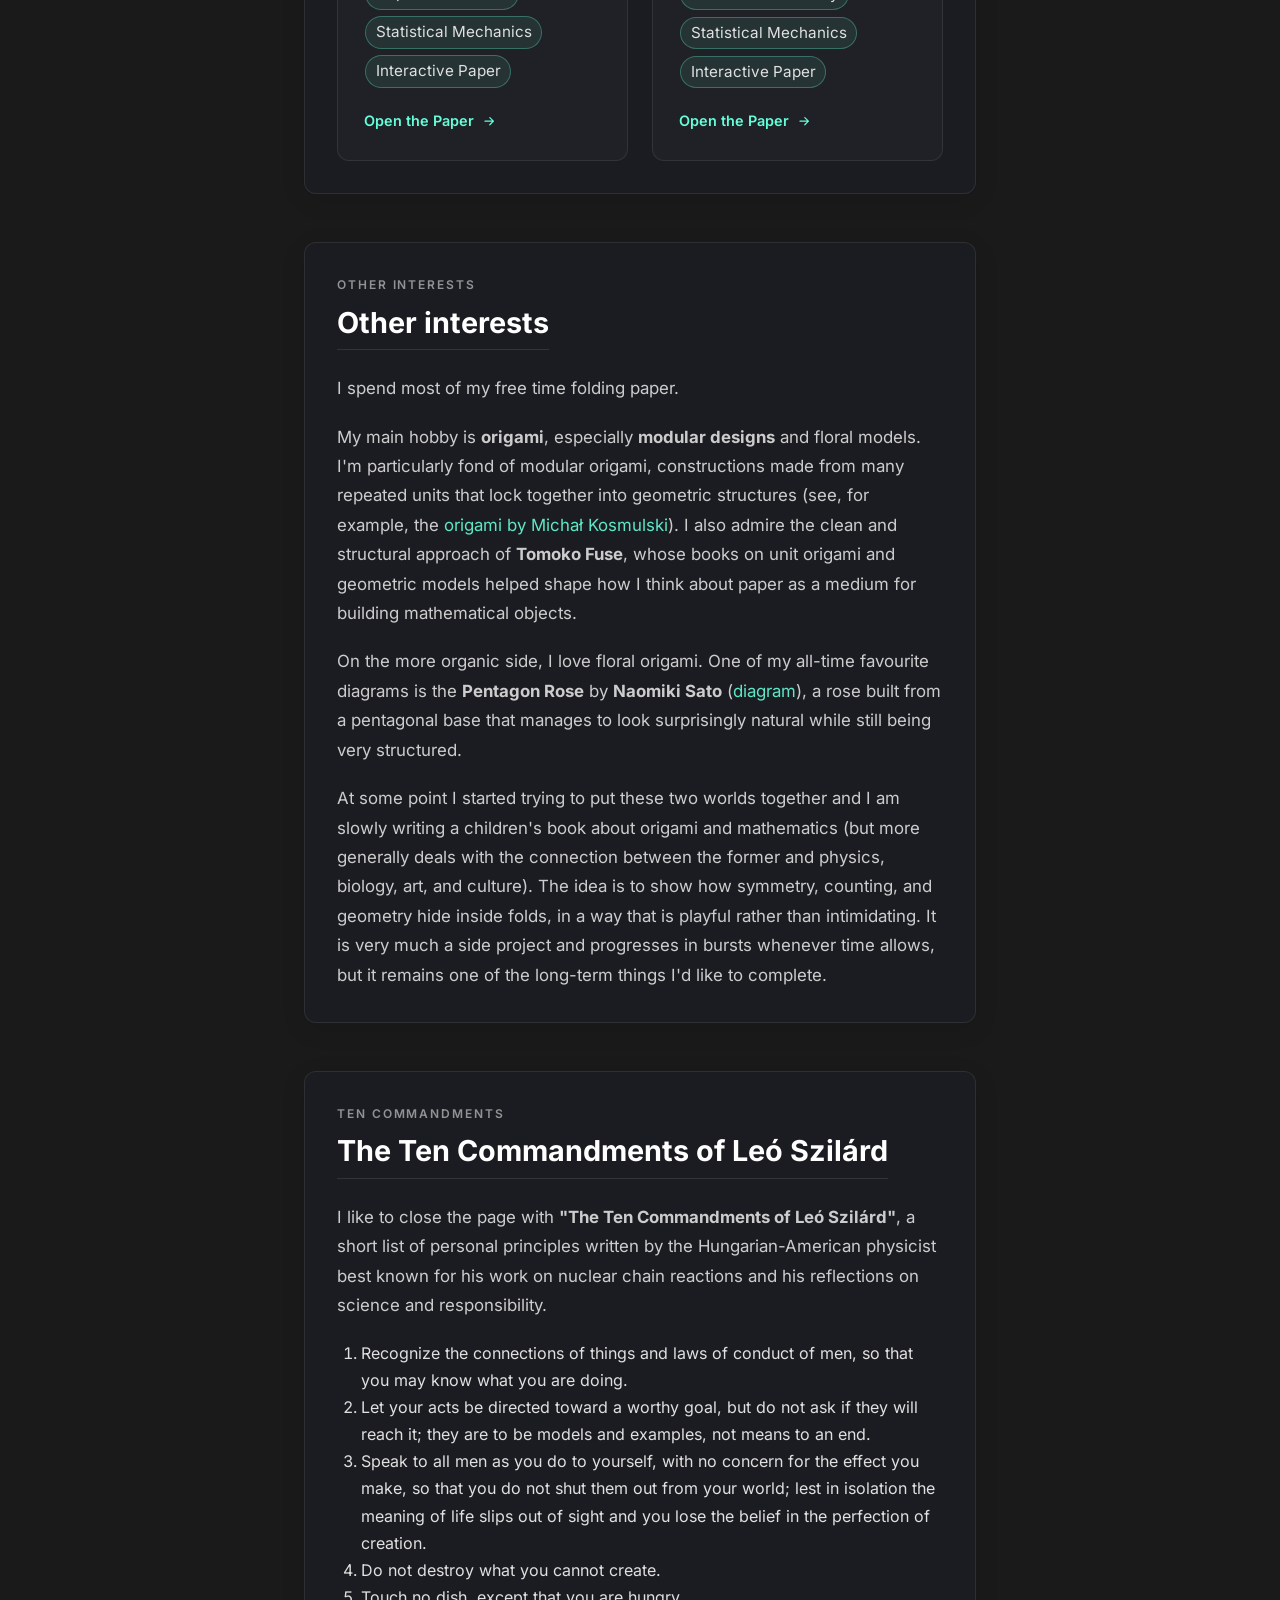
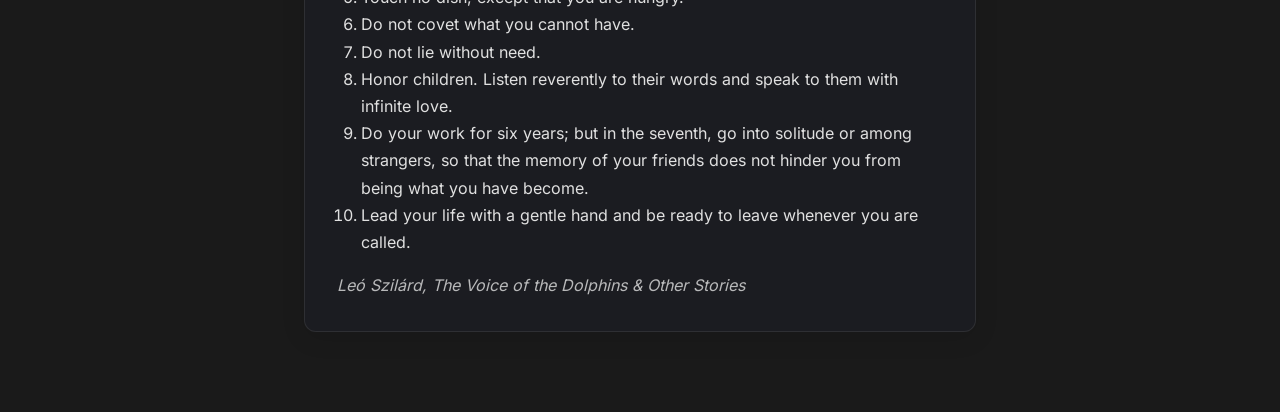
==== commit 6cc92e93: "Add /exponential-memory/ interactive paper on exponential hetero-associative memory Six chapters: le" ====
--- a/index.html
+++ b/index.html
@@ -36,7 +36,7 @@
 
     <!-- Self-hosted font (no third-party requests) -->
     <link rel="preload" href="assets/fonts/inter-latin.woff2" as="font" type="font/woff2" crossorigin>
-    <link rel="stylesheet" href="style.css?v=20261029f">
+    <link rel="stylesheet" href="style.css?v=20261029g">
 
     <!-- Schema.org JSON-LD. The list of ScholarlyArticle items is added by script.js from biblio.bib -->
     <script type="application/ld+json">
@@ -147,6 +147,13 @@
                     </div>
                     <span class="dropdown-item-desc">Interactive paper: Hopfield networks that sleep</span>
                 </a>
+                <a href="exponential-memory/" class="dropdown-item" role="menuitem">
+                    <div class="dropdown-item-header">
+                        <span class="dropdown-item-title">A Memory Bigger than Its Brain</span>
+                        <svg class="icon dropdown-external-icon" aria-hidden="true"><use href="#i-external"/></svg>
+                    </div>
+                    <span class="dropdown-item-desc">Interactive paper: exponential hetero-associative memory</span>
+                </a>
             </div>
         </div>
         <a href="#other-interests">Other interests</a>
@@ -377,6 +384,34 @@
                     </p>
                     <div class="project-tags">
                         <span class="keyword-tag">Hopfield Networks</span>
+                        <span class="keyword-tag">Statistical Mechanics</span>
+                        <span class="keyword-tag">Interactive Paper</span>
+                    </div>
+                    <div class="project-cta">
+                        Open the Paper <svg class="icon" aria-hidden="true"><use href="#i-arrow-right"/></svg>
+                    </div>
+                </a>
+                <a href="exponential-memory/" class="project-card">
+                    <div class="project-card-visual" aria-hidden="true">
+                        <svg class="dream-visual exp-visual" viewBox="-1 29 122 52">
+                            <rect class="dmv-frame" x="1.2" y="32.2" width="44.8" height="44.8" rx="2"/>
+                            <rect class="dmv-frame" x="73.2" y="32.2" width="44.8" height="44.8" rx="2"/>
+                            <path class="dmv-clean" d="M15.2 41.8h3.8v3.8h-3.8zM19.6 41.8h3.8v3.8h-3.8zM24.0 41.8h3.8v3.8h-3.8zM28.4 41.8h3.8v3.8h-3.8zM15.2 46.2h3.8v3.8h-3.8zM19.6 46.2h3.8v3.8h-3.8zM24.0 46.2h3.8v3.8h-3.8zM28.4 46.2h3.8v3.8h-3.8zM15.2 50.6h3.8v3.8h-3.8zM19.6 50.6h3.8v3.8h-3.8zM24.0 50.6h3.8v3.8h-3.8zM28.4 50.6h3.8v3.8h-3.8zM10.8 55.0h3.8v3.8h-3.8zM15.2 55.0h3.8v3.8h-3.8zM19.6 55.0h3.8v3.8h-3.8zM24.0 55.0h3.8v3.8h-3.8zM28.4 55.0h3.8v3.8h-3.8zM32.8 55.0h3.8v3.8h-3.8zM10.8 59.4h3.8v3.8h-3.8zM15.2 59.4h3.8v3.8h-3.8zM19.6 59.4h3.8v3.8h-3.8zM24.0 59.4h3.8v3.8h-3.8zM28.4 59.4h3.8v3.8h-3.8zM32.8 59.4h3.8v3.8h-3.8zM10.8 63.8h3.8v3.8h-3.8zM15.2 63.8h3.8v3.8h-3.8zM28.4 63.8h3.8v3.8h-3.8zM32.8 63.8h3.8v3.8h-3.8z"/>
+                            <path class="xmv-curve" d="M50 70C58 69.5 63 66 66 58S68.5 44 69.5 38"/>
+                            <path class="dmv-clean" d="M87.2 41.8h3.8v3.8h-3.8zM91.6 41.8h3.8v3.8h-3.8zM96.0 41.8h3.8v3.8h-3.8zM87.2 46.2h3.8v3.8h-3.8zM91.6 46.2h3.8v3.8h-3.8zM96.0 46.2h3.8v3.8h-3.8zM100.4 46.2h3.8v3.8h-3.8zM87.2 50.6h3.8v3.8h-3.8zM91.6 50.6h3.8v3.8h-3.8zM96.0 50.6h3.8v3.8h-3.8zM100.4 50.6h3.8v3.8h-3.8zM104.8 50.6h3.8v3.8h-3.8zM82.8 55.0h3.8v3.8h-3.8zM87.2 55.0h3.8v3.8h-3.8zM91.6 55.0h3.8v3.8h-3.8zM96.0 55.0h3.8v3.8h-3.8zM100.4 55.0h3.8v3.8h-3.8zM104.8 55.0h3.8v3.8h-3.8zM82.8 59.4h3.8v3.8h-3.8zM87.2 59.4h3.8v3.8h-3.8zM91.6 59.4h3.8v3.8h-3.8zM96.0 59.4h3.8v3.8h-3.8zM100.4 59.4h3.8v3.8h-3.8zM104.8 59.4h3.8v3.8h-3.8zM87.2 63.8h3.8v3.8h-3.8zM91.6 63.8h3.8v3.8h-3.8zM100.4 63.8h3.8v3.8h-3.8z"/>
+                        </svg>
+                        <div class="visual-tag"><svg class="icon" aria-hidden="true"><use href="#i-play"/></svg> Interactive Paper</div>
+                    </div>
+                    <div class="project-card-header">
+                        <span class="project-badge"><svg class="icon" aria-hidden="true"><use href="#i-atom"/></svg> Associative Memory</span>
+                        <span class="project-arrow"><svg class="icon" aria-hidden="true"><use href="#i-external"/></svg></span>
+                    </div>
+                    <h3 class="project-title">A Memory Bigger than Its Brain</h3>
+                    <p class="project-desc">
+                        A multilayer network that stores pairs, with a capacity that grows exponentially in its size: ask with one half and get the other, then try it live on T-cell receptors and on sentences you type.
+                    </p>
+                    <div class="project-tags">
+                        <span class="keyword-tag">Associative Memory</span>
                         <span class="keyword-tag">Statistical Mechanics</span>
                         <span class="keyword-tag">Interactive Paper</span>
                     </div>
--- a/style.css
+++ b/style.css
@@ -989,6 +989,14 @@
     filter: drop-shadow(0 0 6px var(--accent-color));
 }
 
+.exp-visual .xmv-curve {
+    fill: none;
+    stroke: var(--accent-color);
+    stroke-width: 2;
+    stroke-linecap: round;
+    filter: drop-shadow(0 0 4px var(--accent-color));
+}
+
 .project-card:hover .dream-visual .dmv-noisy {
     opacity: 0.25;
 }
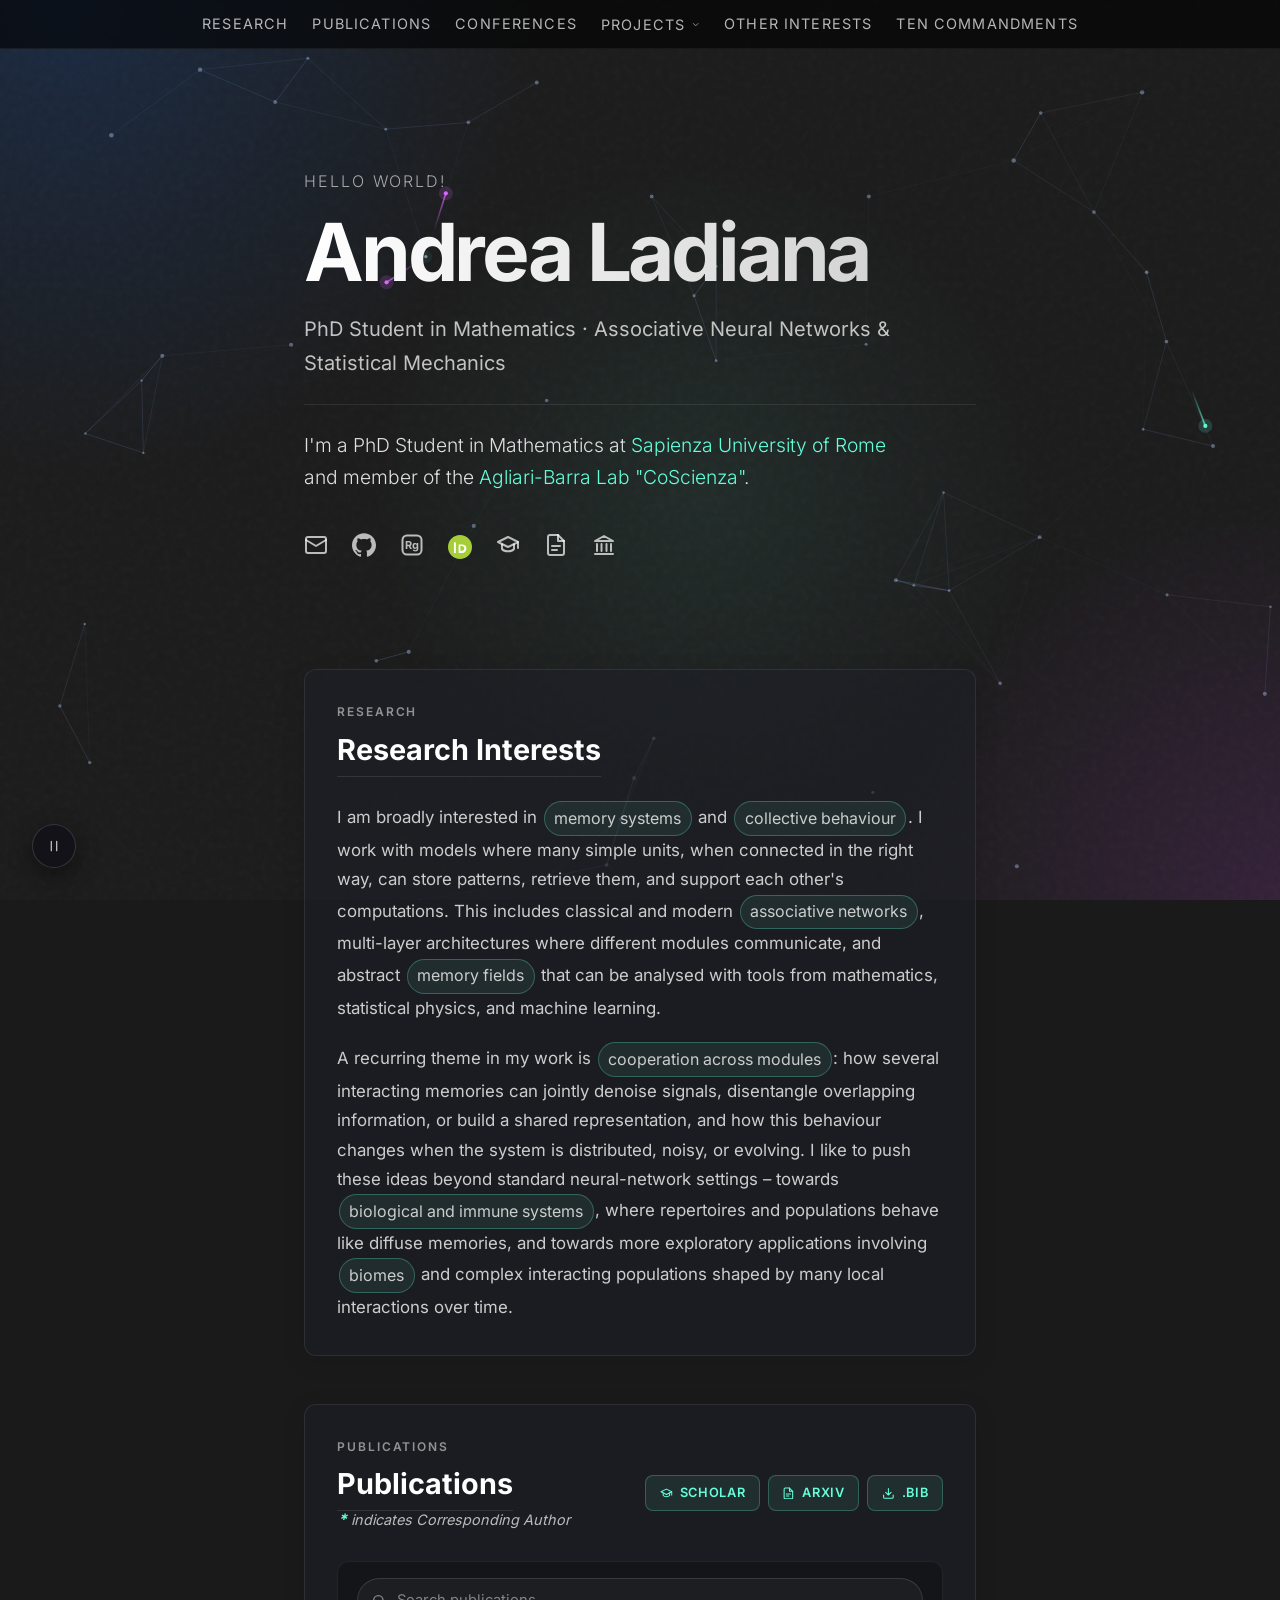
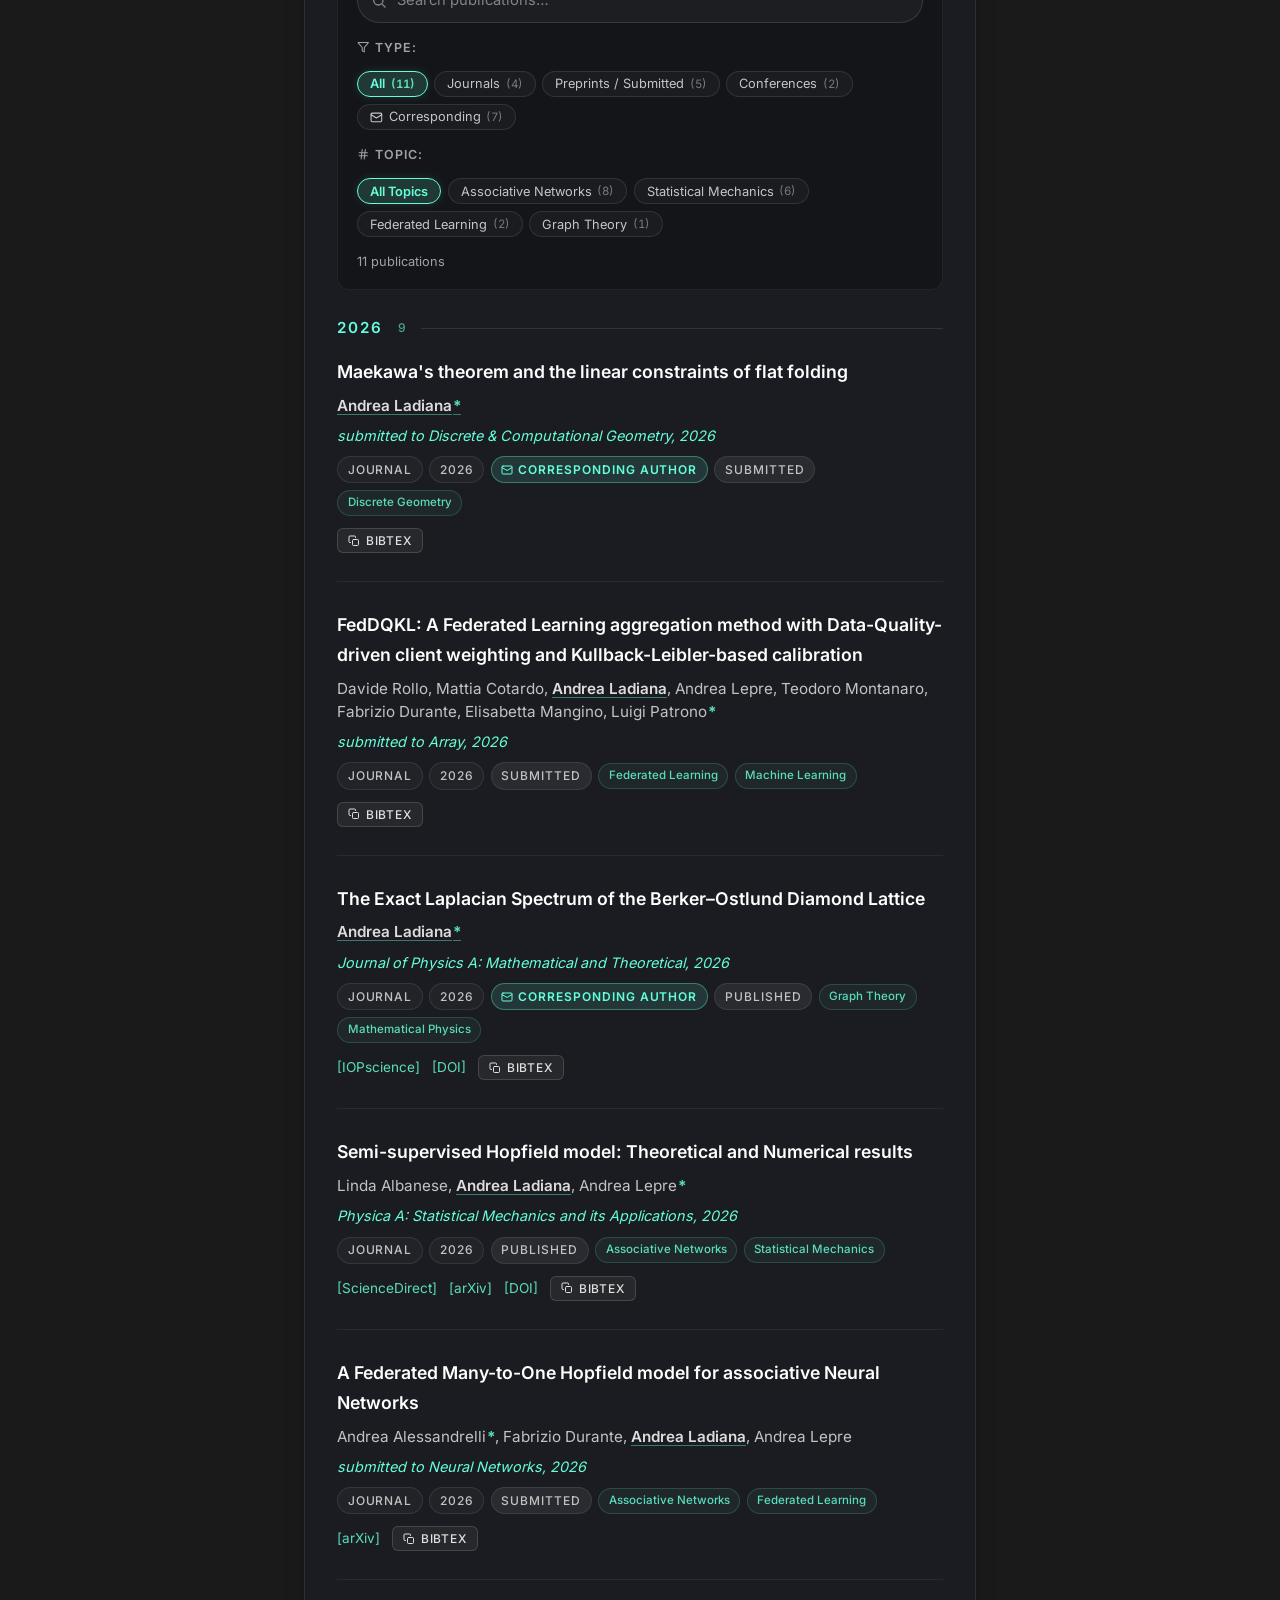
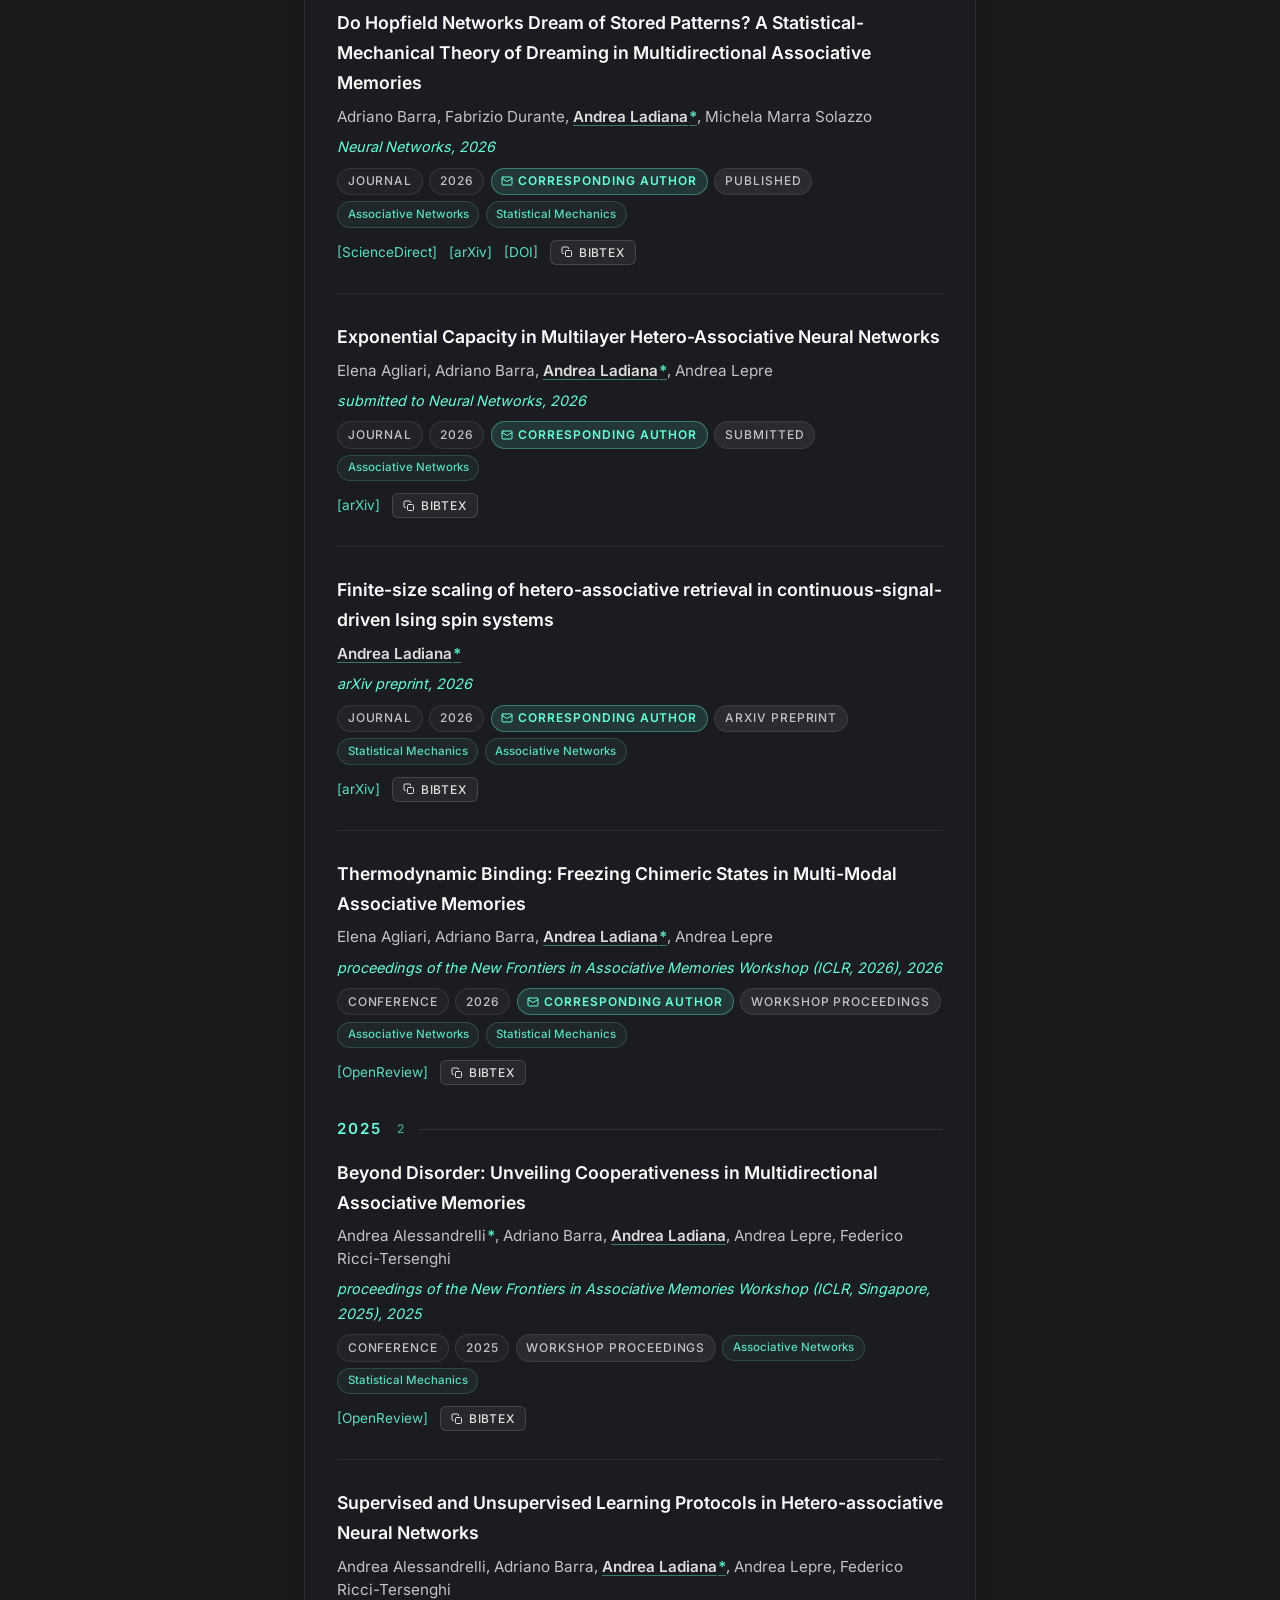
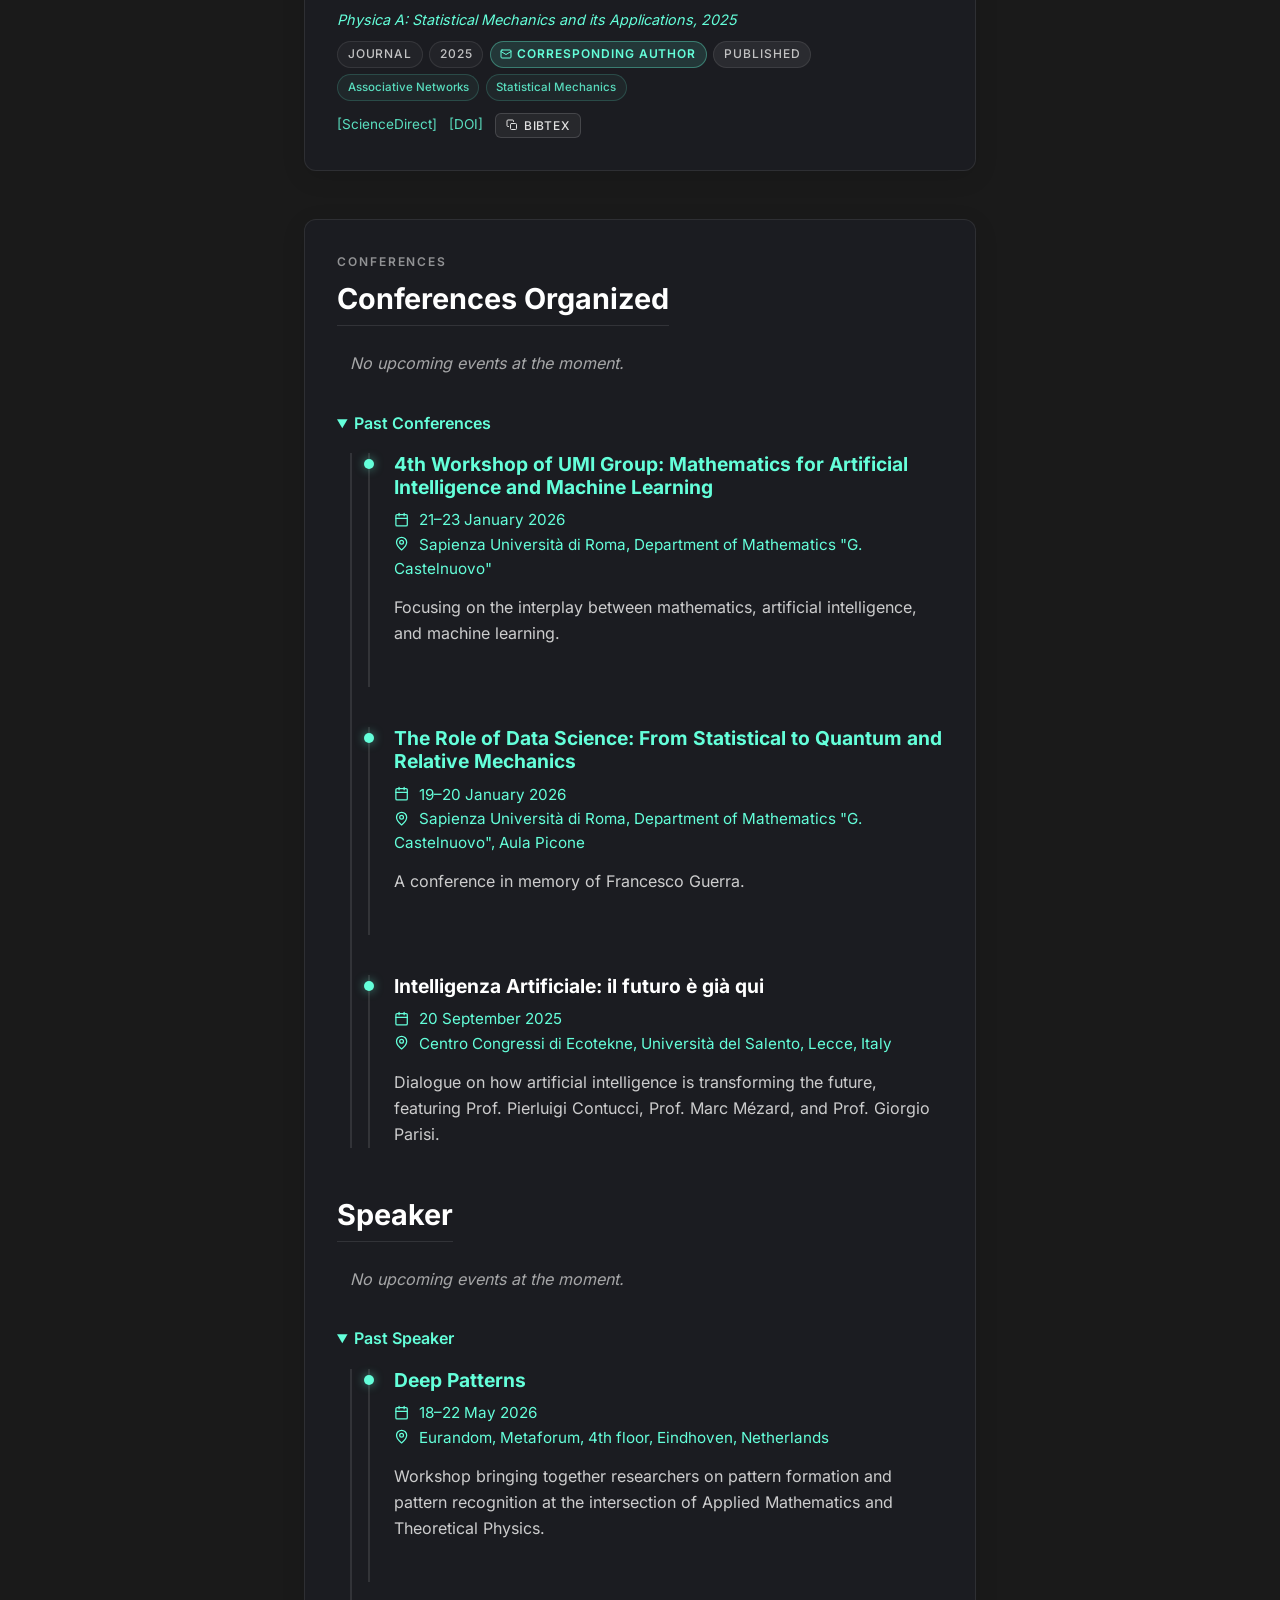
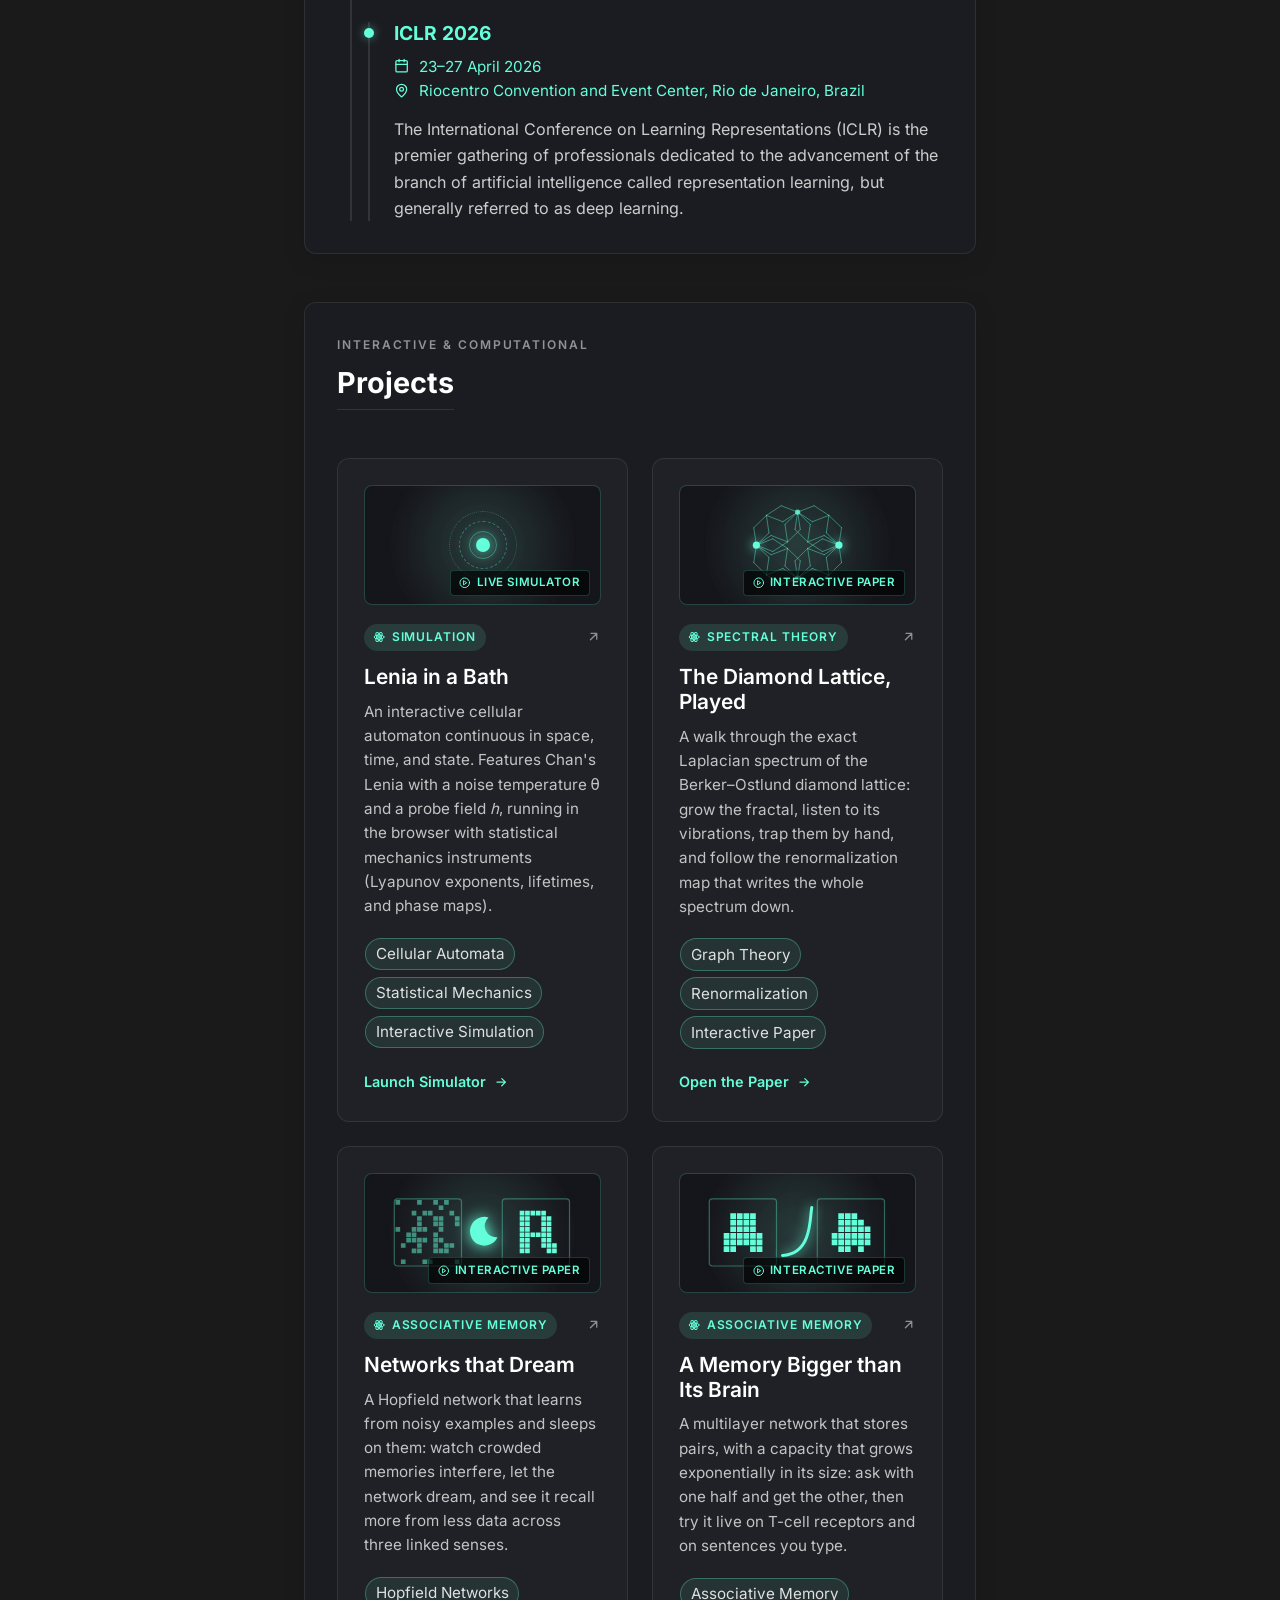
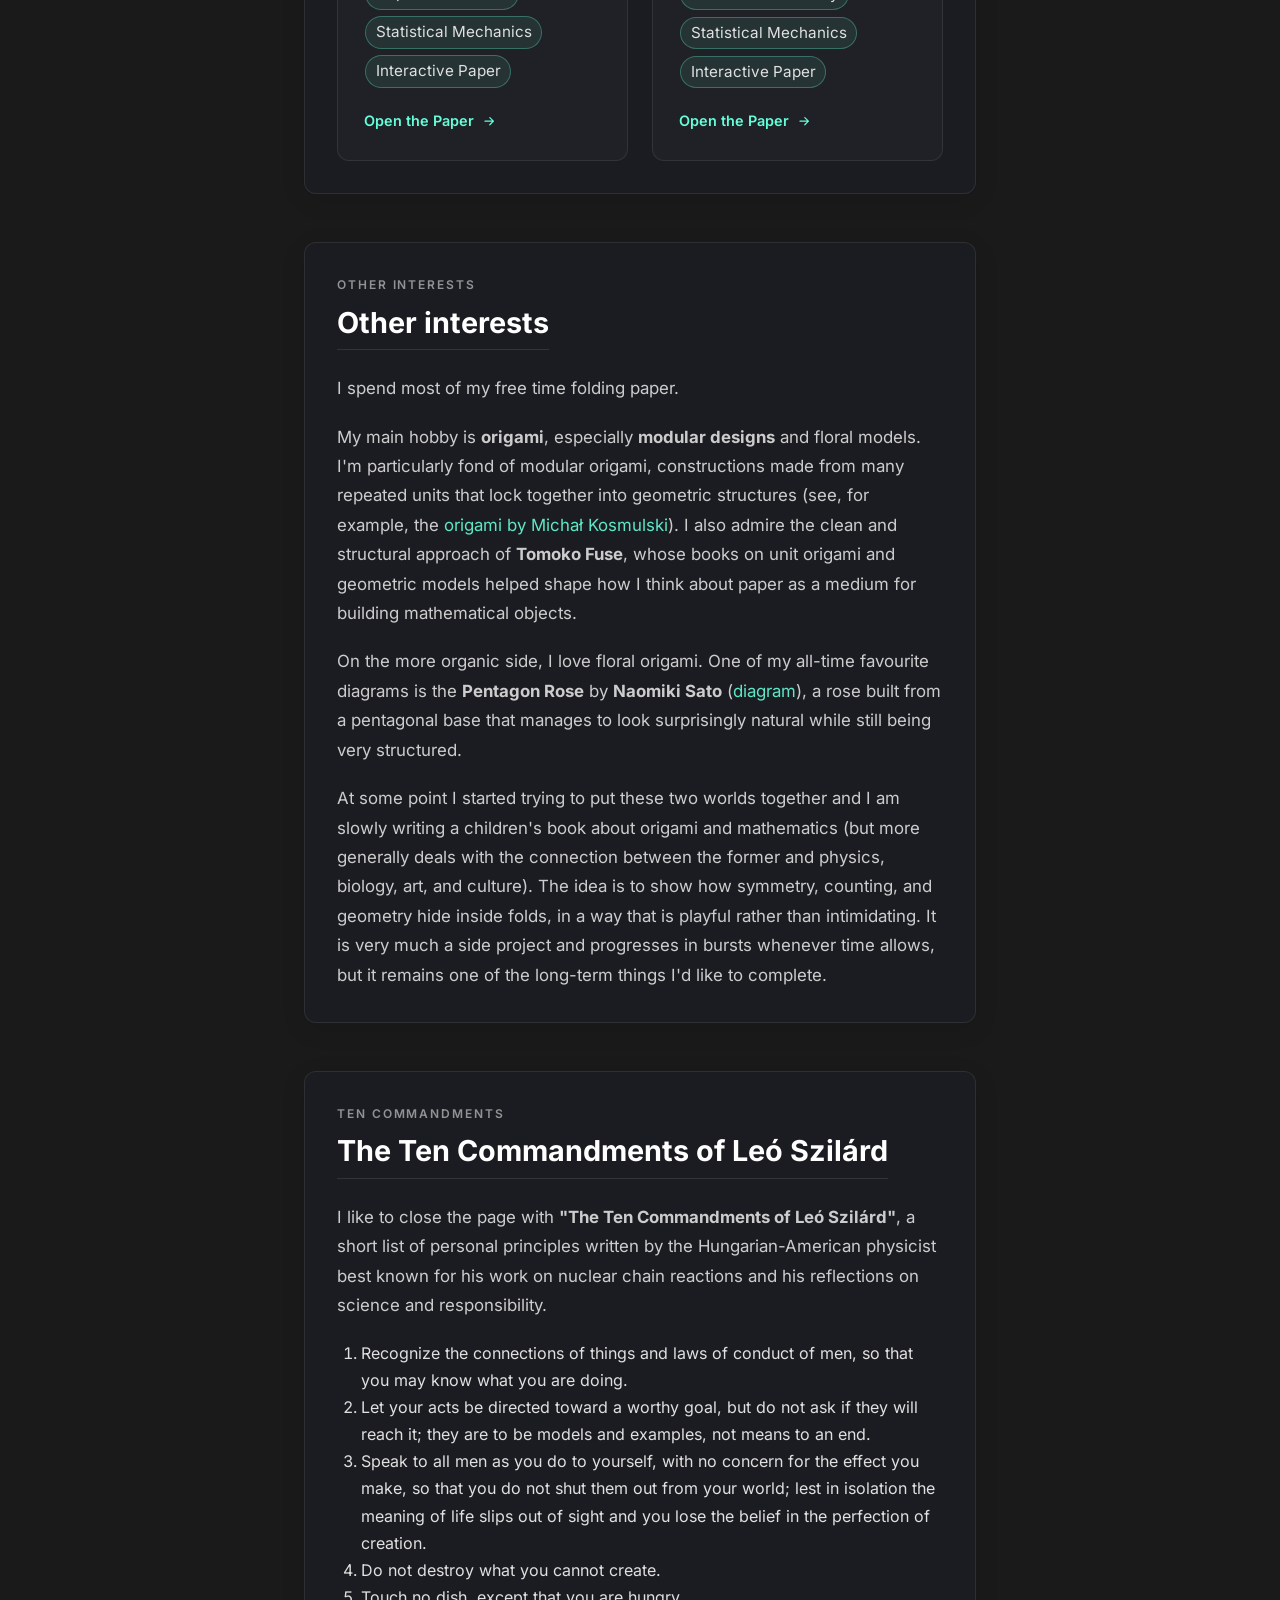
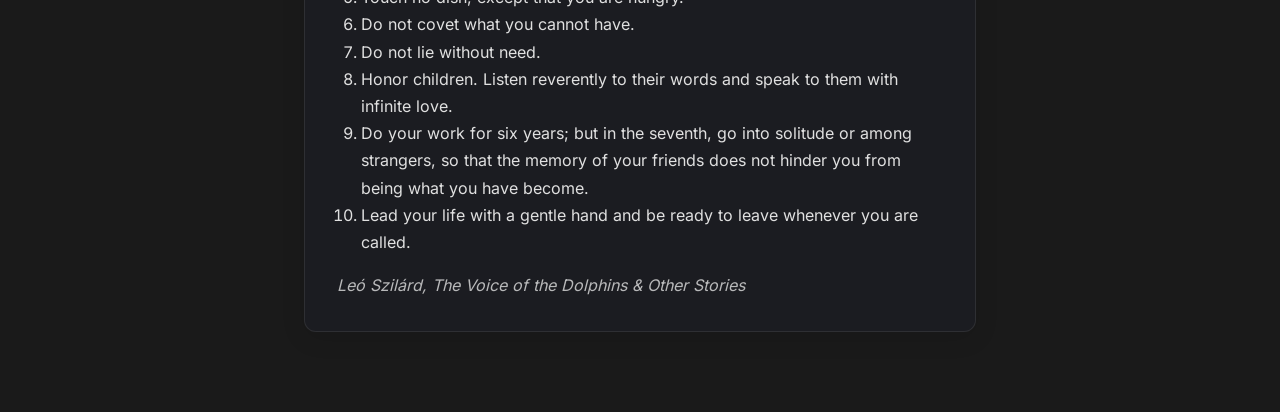
==== commit 461ce9ac: "SEO: descriptive home title, canonical and Open Graph for Lenia, sitemap lastmod Co-Authored-By: Cla" ====
--- a/index.html
+++ b/index.html
@@ -5,7 +5,7 @@
     <meta charset="UTF-8">
     <meta name="viewport" content="width=device-width, initial-scale=1.0">
     <script>document.documentElement.classList.add('js');</script>
-    <title>Andrea Ladiana | Mathematician</title>
+    <title>Andrea Ladiana | PhD Student in Mathematics, Sapienza University of Rome</title>
     <meta name="description"
         content="Personal website of Andrea Ladiana, PhD Student in Mathematics. Researching Heteroassociative Neural Networks, Hopfield Models, and Statistical Mechanics.">
     <meta name="theme-color" content="#1a1a1a">
@@ -17,7 +17,7 @@
 
     <!-- Open Graph -->
     <meta property="og:site_name" content="Andrea Ladiana">
-    <meta property="og:title" content="Andrea Ladiana | Mathematician">
+    <meta property="og:title" content="Andrea Ladiana | PhD Student in Mathematics, Sapienza University of Rome">
     <meta property="og:description"
         content="PhD Student in Mathematics researching Associative Neural Networks, Hopfield Models, and Statistical Mechanics.">
     <meta property="og:type" content="website">
@@ -29,7 +29,7 @@
 
     <!-- Twitter Card -->
     <meta name="twitter:card" content="summary_large_image">
-    <meta name="twitter:title" content="Andrea Ladiana | Mathematician">
+    <meta name="twitter:title" content="Andrea Ladiana | PhD Student in Mathematics, Sapienza University of Rome">
     <meta name="twitter:description"
         content="PhD Student in Mathematics researching Associative Neural Networks and Statistical Mechanics.">
     <meta name="twitter:image" content="https://andrea-ladiana.github.io/og-image.png">
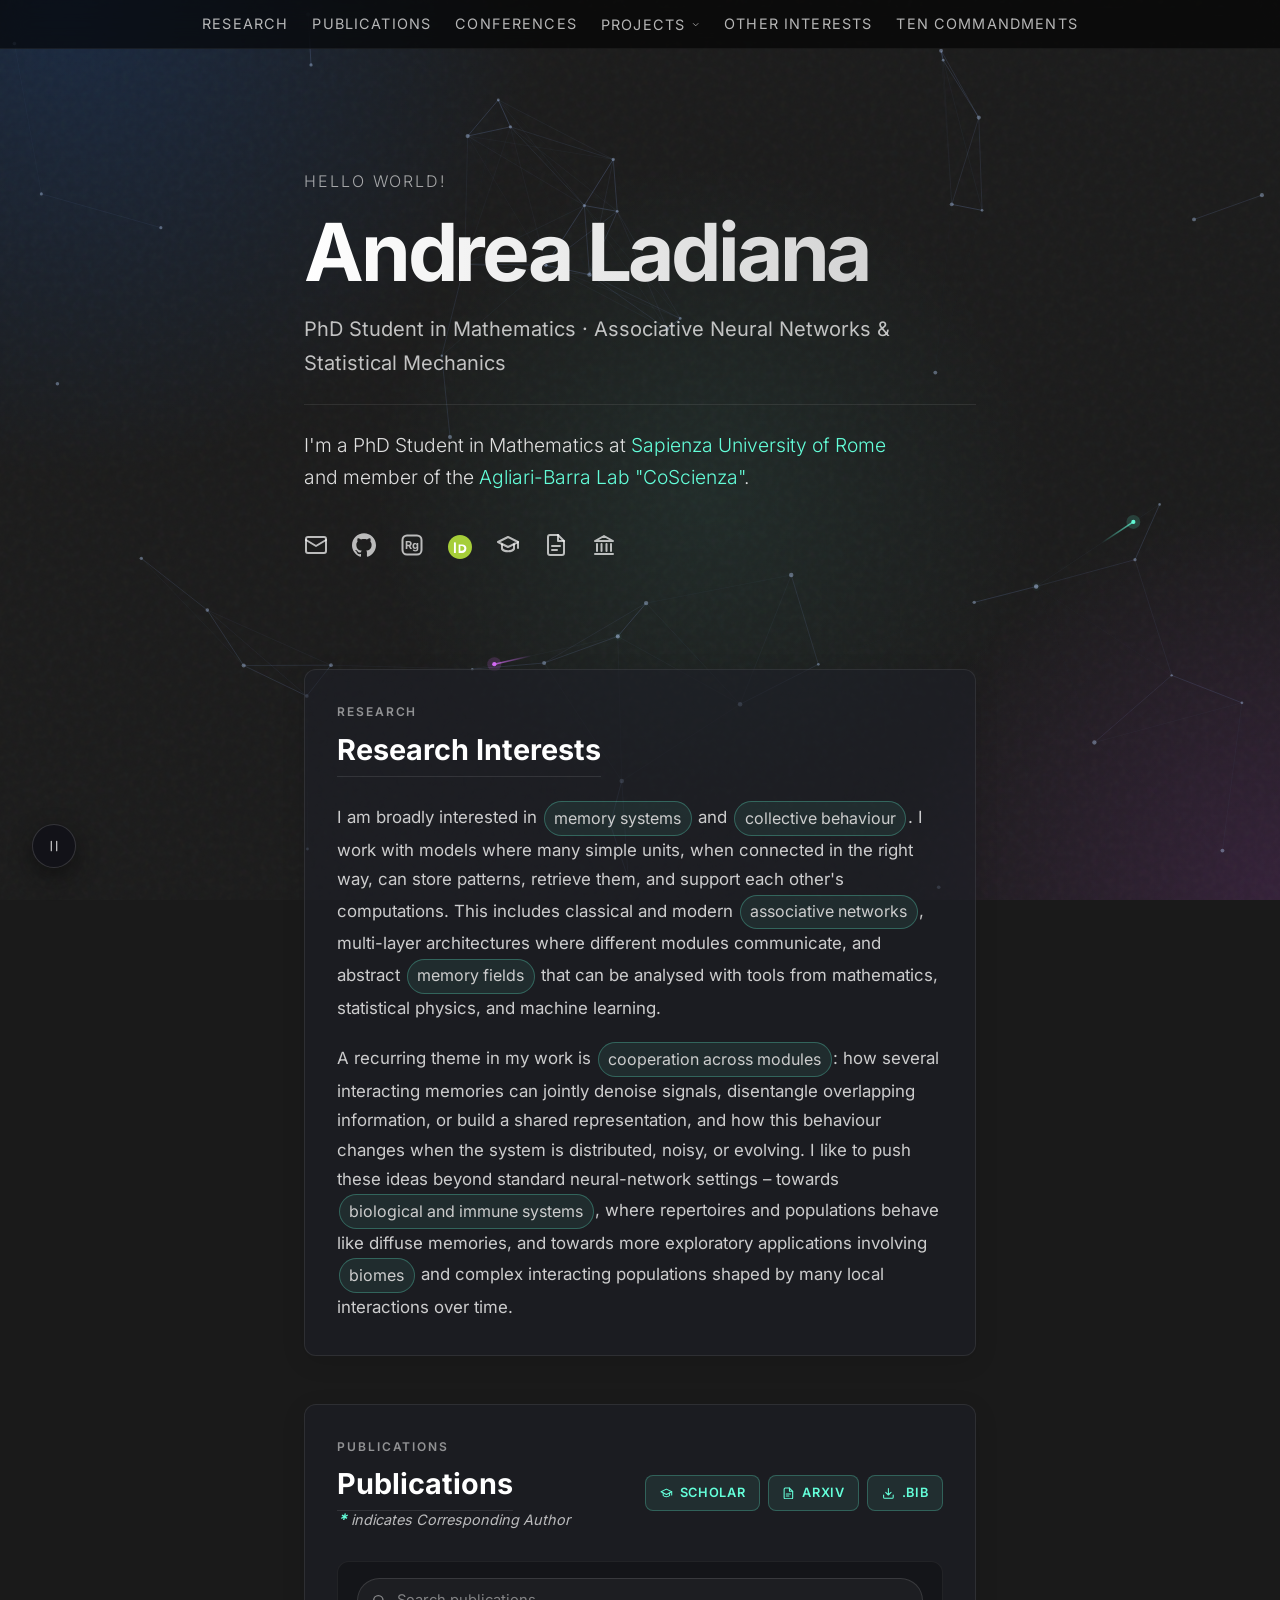
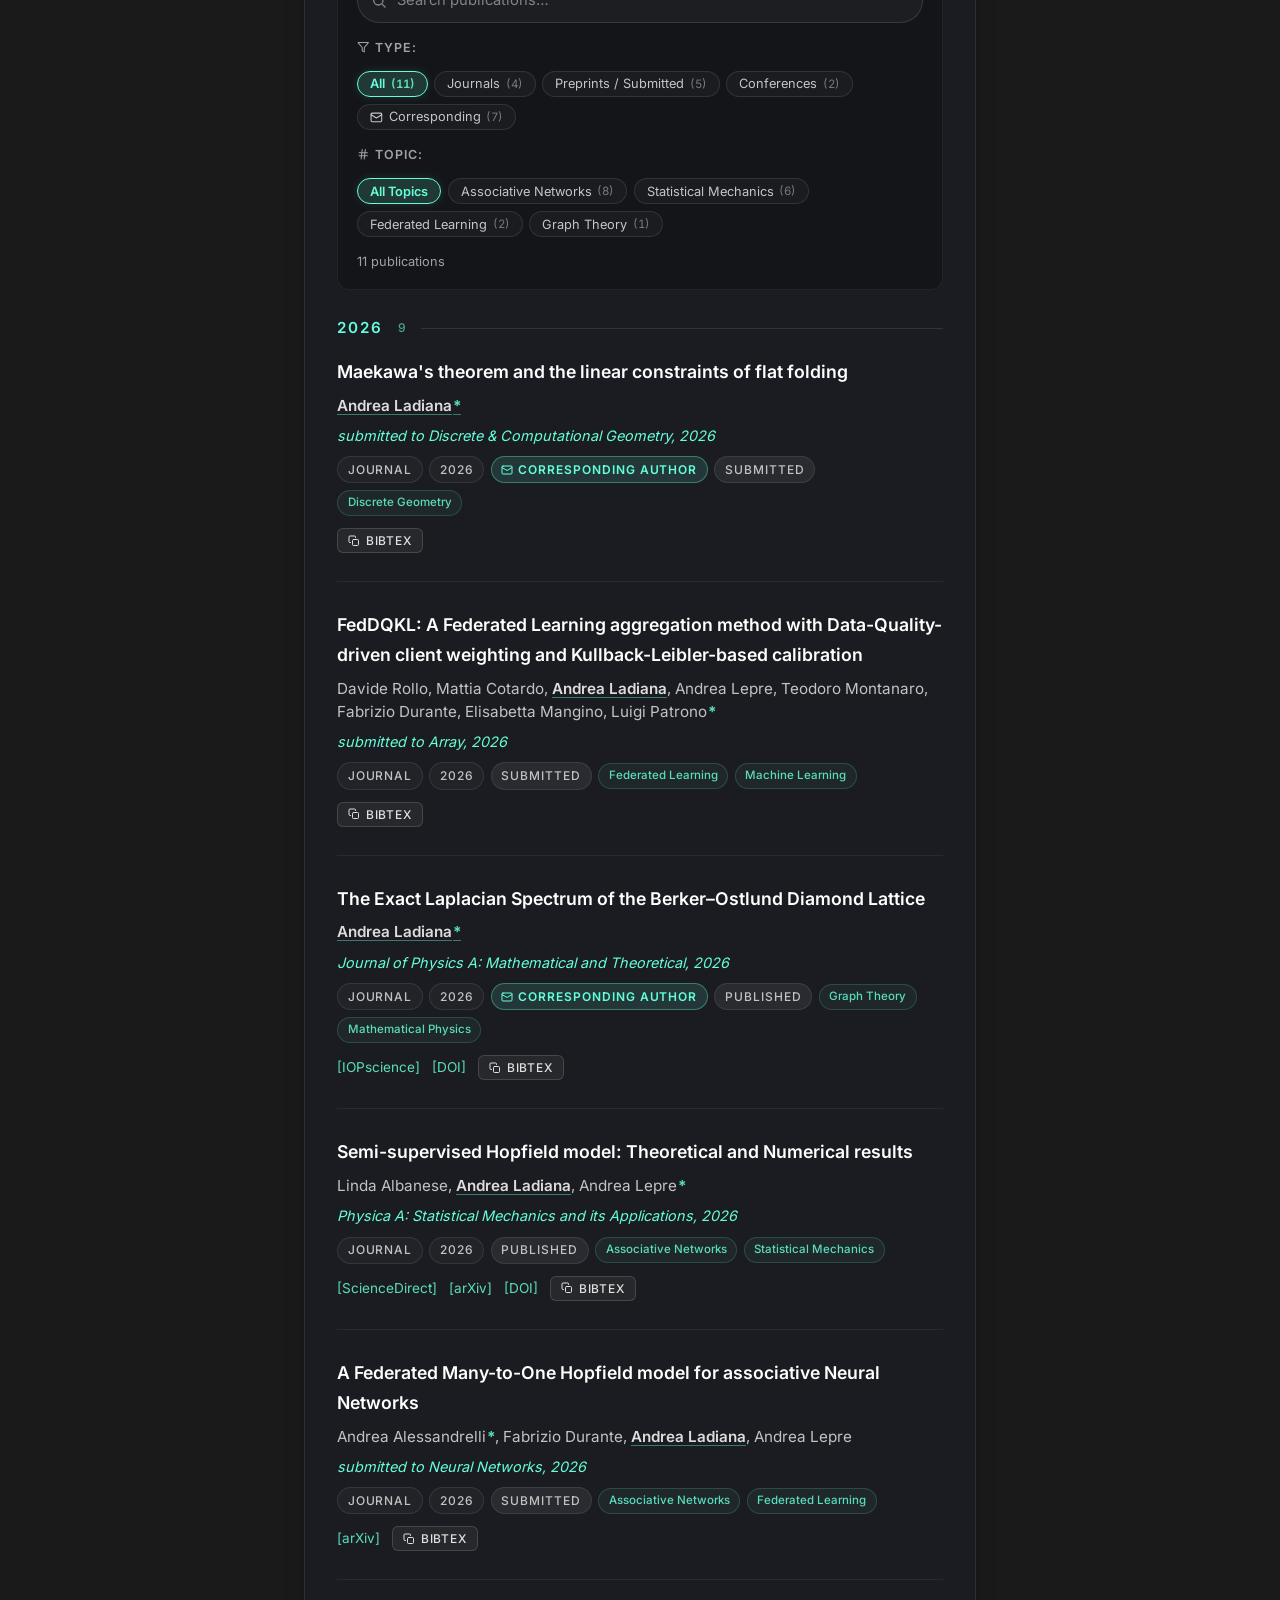
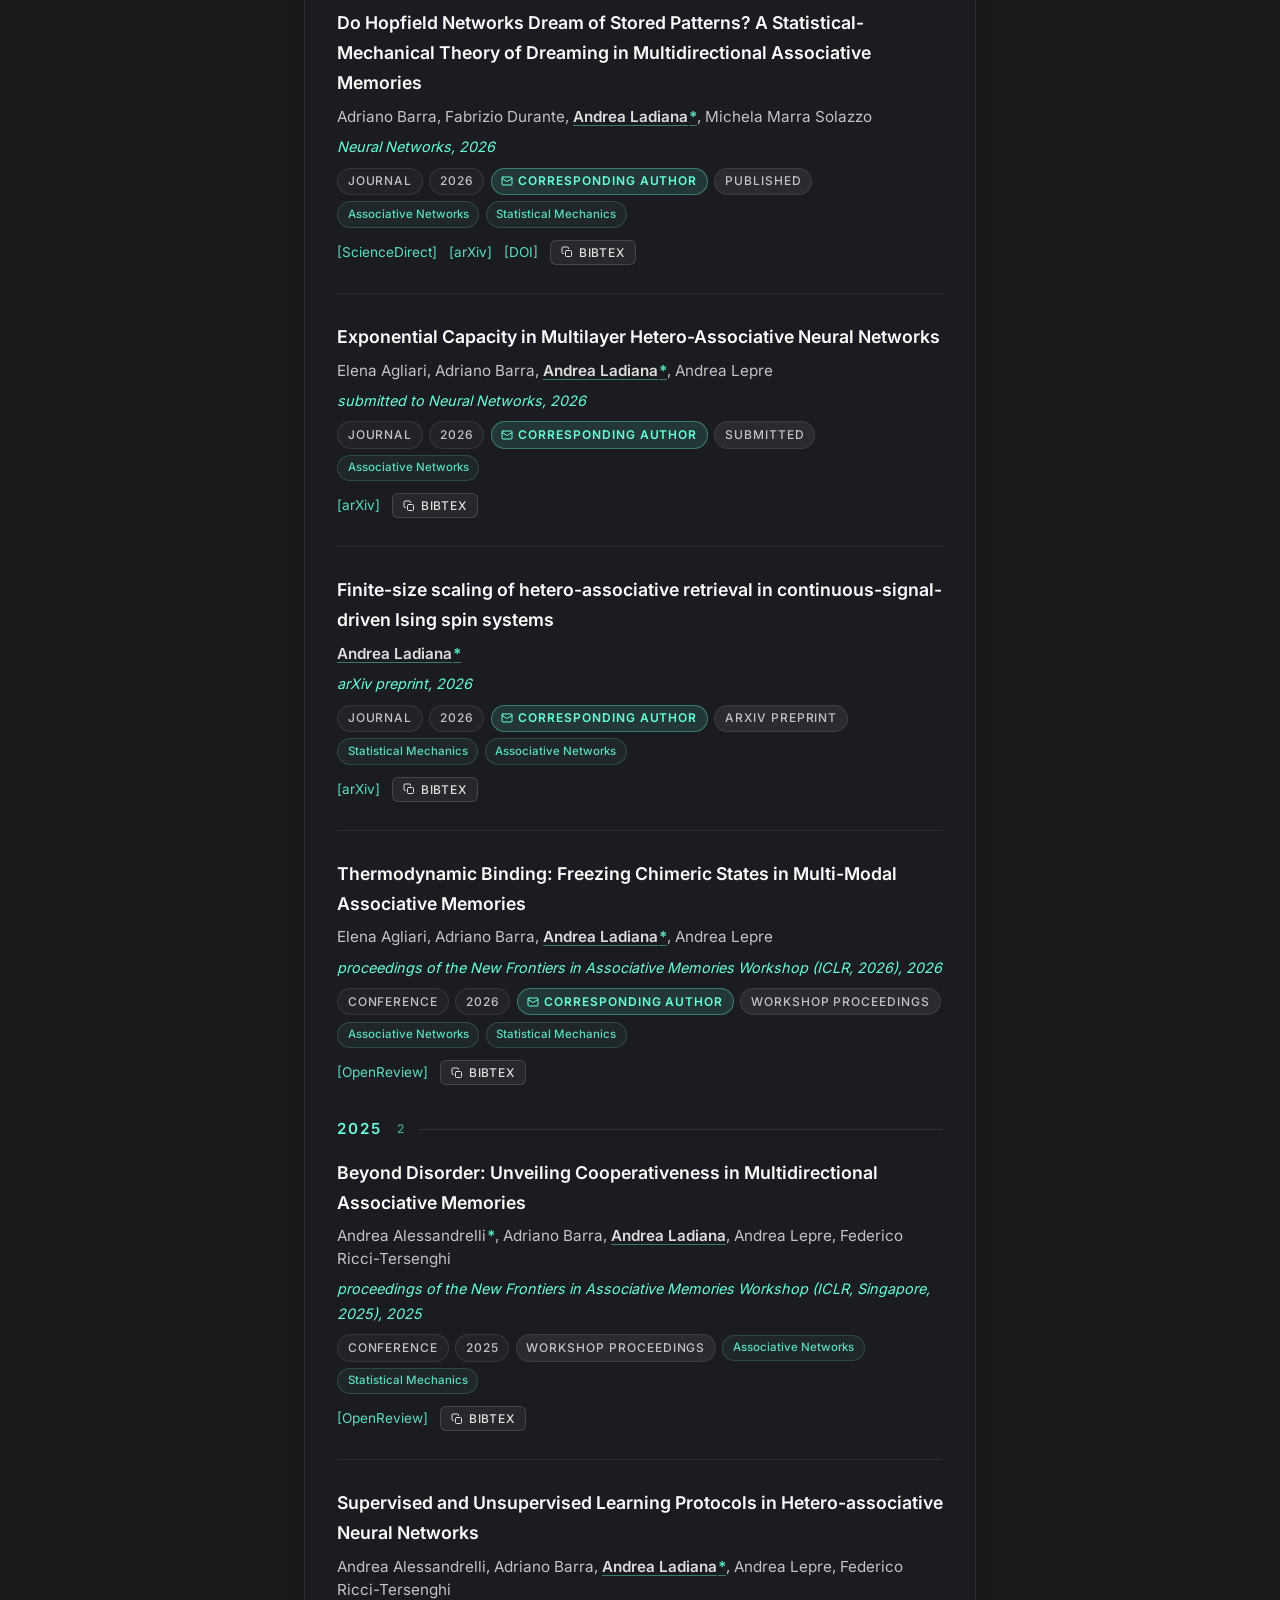
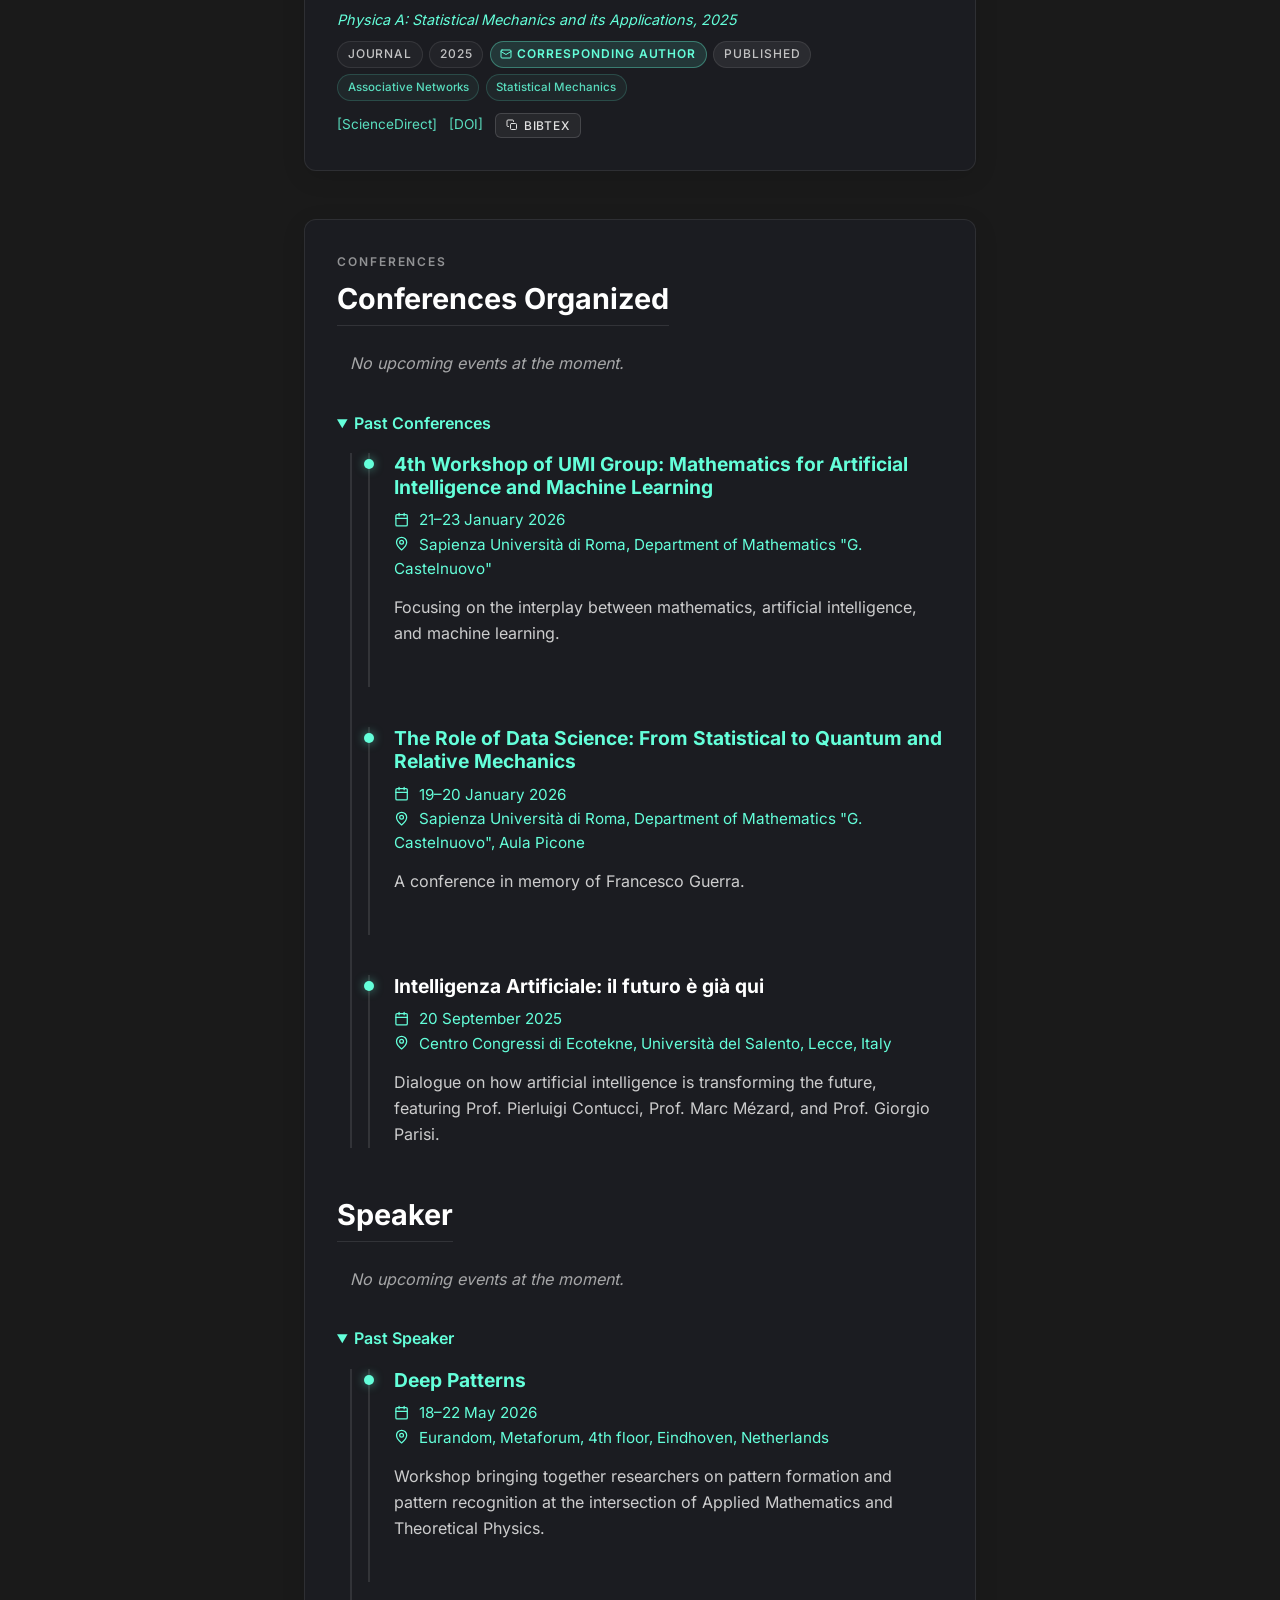
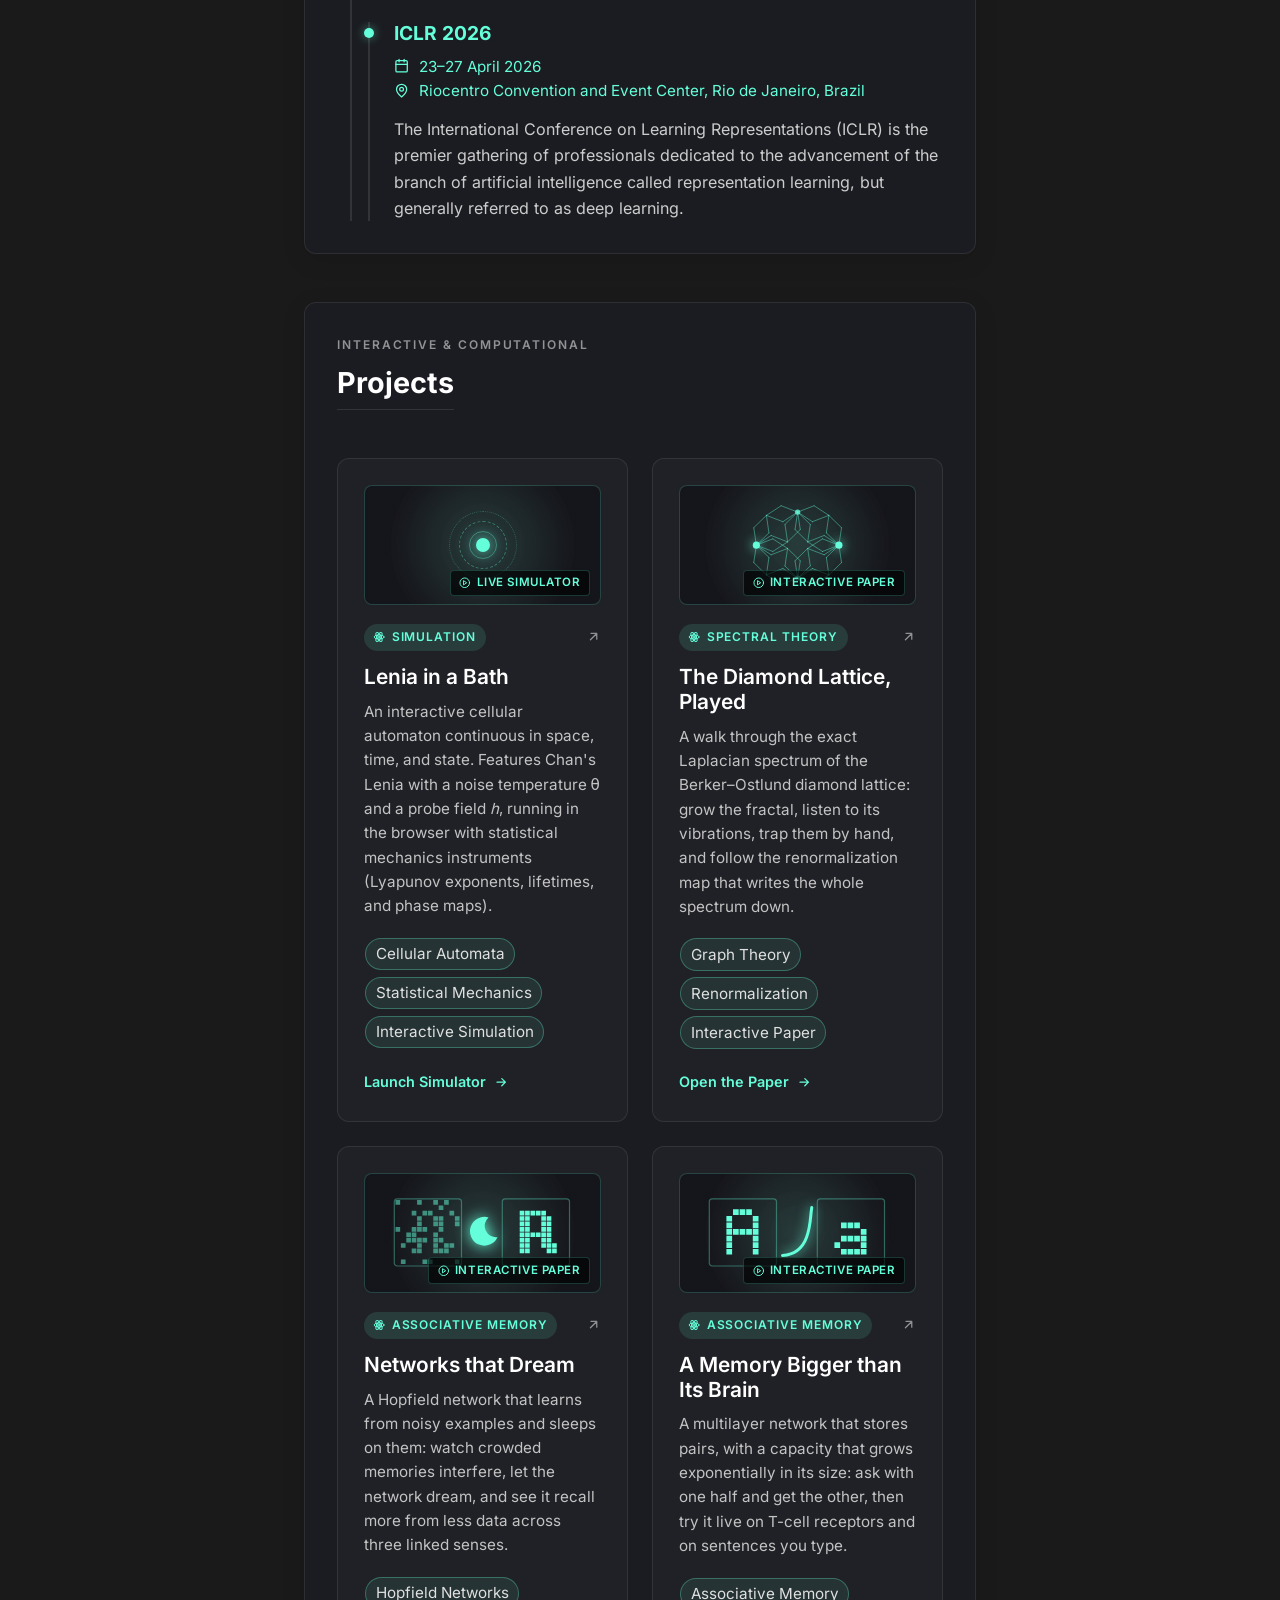
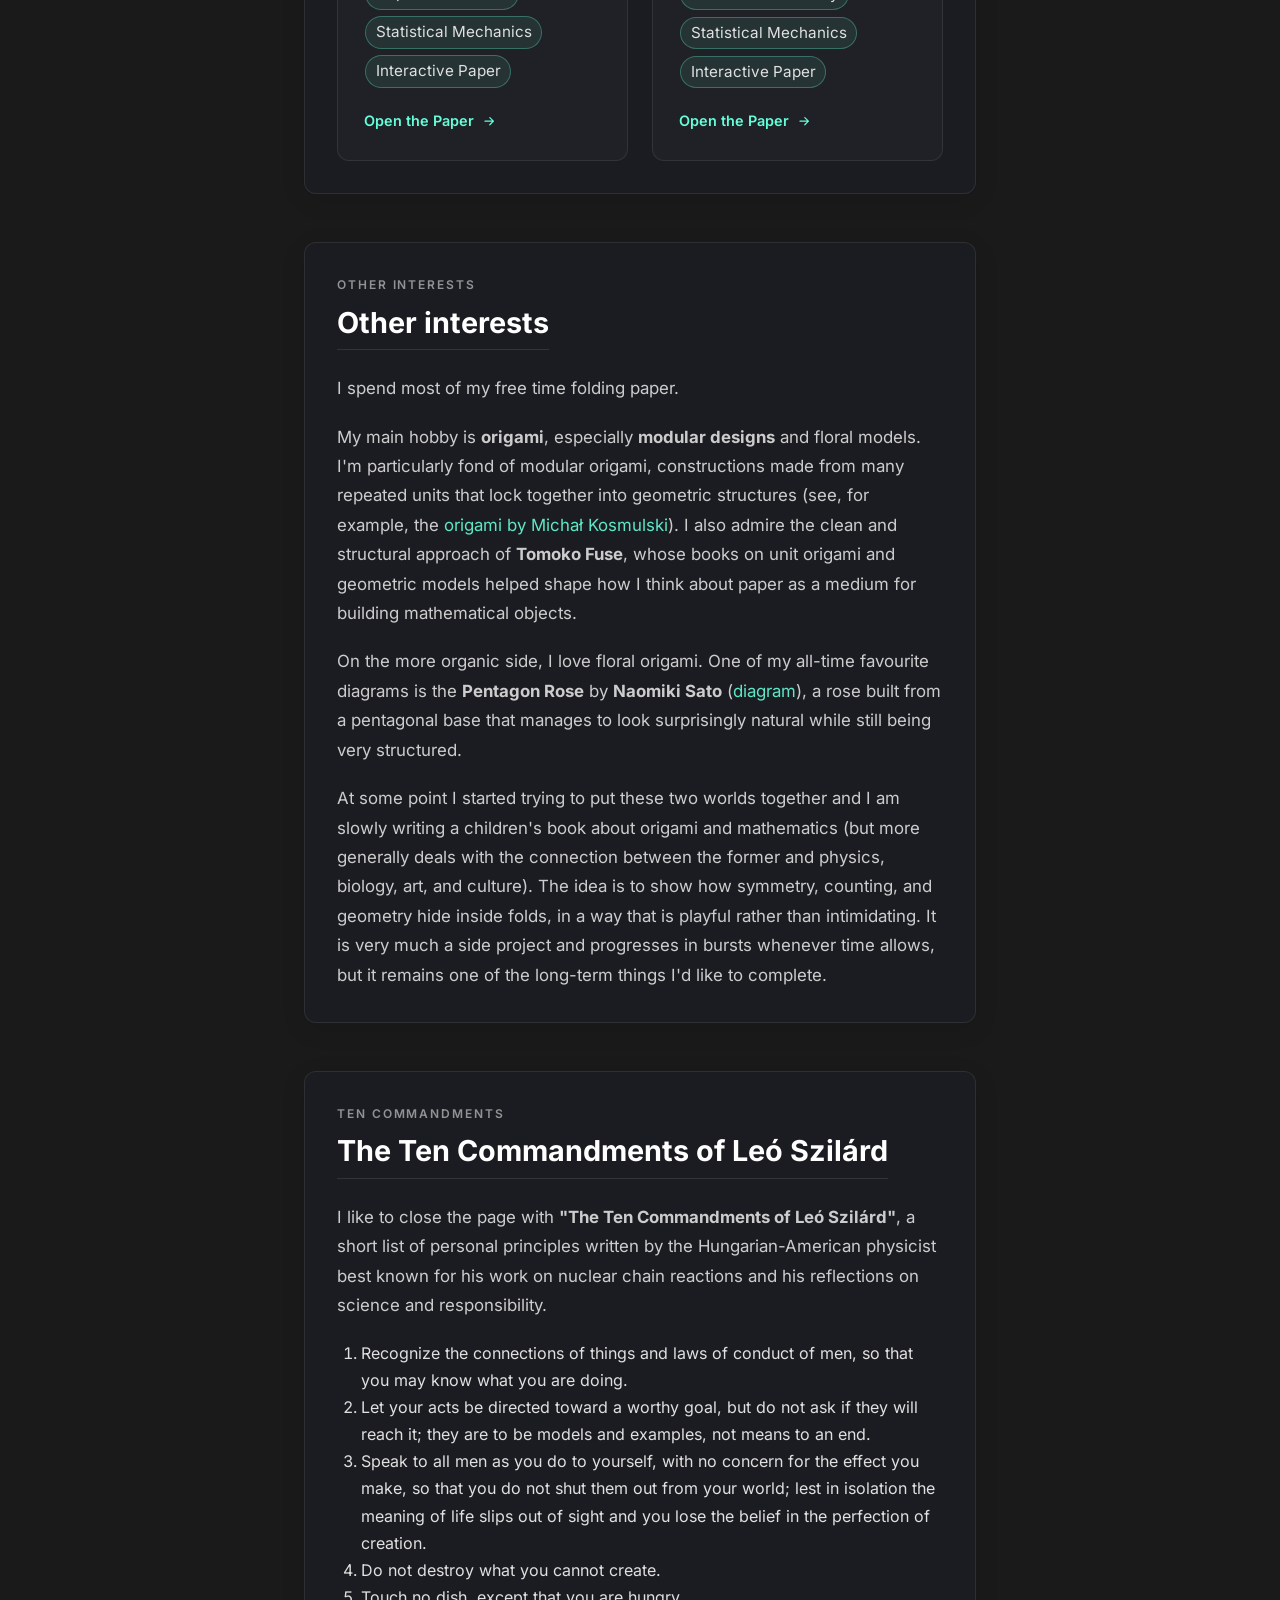
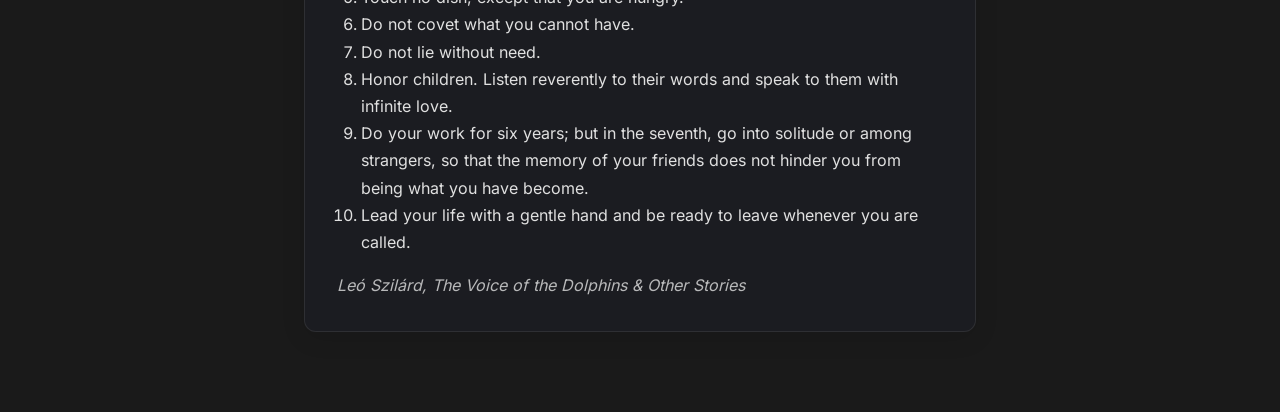
==== commit 60bd7ea4: "Polish /exponential-memory/: label placement, mobile layout, clearer notes Fix overlapping labels in" ====
--- a/index.html
+++ b/index.html
@@ -396,9 +396,9 @@
                         <svg class="dream-visual exp-visual" viewBox="-1 29 122 52">
                             <rect class="dmv-frame" x="1.2" y="32.2" width="44.8" height="44.8" rx="2"/>
                             <rect class="dmv-frame" x="73.2" y="32.2" width="44.8" height="44.8" rx="2"/>
-                            <path class="dmv-clean" d="M15.2 41.8h3.8v3.8h-3.8zM19.6 41.8h3.8v3.8h-3.8zM24.0 41.8h3.8v3.8h-3.8zM28.4 41.8h3.8v3.8h-3.8zM15.2 46.2h3.8v3.8h-3.8zM19.6 46.2h3.8v3.8h-3.8zM24.0 46.2h3.8v3.8h-3.8zM28.4 46.2h3.8v3.8h-3.8zM15.2 50.6h3.8v3.8h-3.8zM19.6 50.6h3.8v3.8h-3.8zM24.0 50.6h3.8v3.8h-3.8zM28.4 50.6h3.8v3.8h-3.8zM10.8 55.0h3.8v3.8h-3.8zM15.2 55.0h3.8v3.8h-3.8zM19.6 55.0h3.8v3.8h-3.8zM24.0 55.0h3.8v3.8h-3.8zM28.4 55.0h3.8v3.8h-3.8zM32.8 55.0h3.8v3.8h-3.8zM10.8 59.4h3.8v3.8h-3.8zM15.2 59.4h3.8v3.8h-3.8zM19.6 59.4h3.8v3.8h-3.8zM24.0 59.4h3.8v3.8h-3.8zM28.4 59.4h3.8v3.8h-3.8zM32.8 59.4h3.8v3.8h-3.8zM10.8 63.8h3.8v3.8h-3.8zM15.2 63.8h3.8v3.8h-3.8zM28.4 63.8h3.8v3.8h-3.8zM32.8 63.8h3.8v3.8h-3.8z"/>
+                            <path class="dmv-clean" d="M17.0 39.2h3.8v3.8h-3.8zM21.4 39.2h3.8v3.8h-3.8zM25.8 39.2h3.8v3.8h-3.8zM12.6 43.6h3.8v3.8h-3.8zM30.2 43.6h3.8v3.8h-3.8zM12.6 48.0h3.8v3.8h-3.8zM30.2 48.0h3.8v3.8h-3.8zM12.6 52.4h3.8v3.8h-3.8zM17.0 52.4h3.8v3.8h-3.8zM21.4 52.4h3.8v3.8h-3.8zM25.8 52.4h3.8v3.8h-3.8zM30.2 52.4h3.8v3.8h-3.8zM12.6 56.8h3.8v3.8h-3.8zM30.2 56.8h3.8v3.8h-3.8zM12.6 61.2h3.8v3.8h-3.8zM30.2 61.2h3.8v3.8h-3.8zM12.6 65.6h3.8v3.8h-3.8zM30.2 65.6h3.8v3.8h-3.8z"/>
                             <path class="xmv-curve" d="M50 70C58 69.5 63 66 66 58S68.5 44 69.5 38"/>
-                            <path class="dmv-clean" d="M87.2 41.8h3.8v3.8h-3.8zM91.6 41.8h3.8v3.8h-3.8zM96.0 41.8h3.8v3.8h-3.8zM87.2 46.2h3.8v3.8h-3.8zM91.6 46.2h3.8v3.8h-3.8zM96.0 46.2h3.8v3.8h-3.8zM100.4 46.2h3.8v3.8h-3.8zM87.2 50.6h3.8v3.8h-3.8zM91.6 50.6h3.8v3.8h-3.8zM96.0 50.6h3.8v3.8h-3.8zM100.4 50.6h3.8v3.8h-3.8zM104.8 50.6h3.8v3.8h-3.8zM82.8 55.0h3.8v3.8h-3.8zM87.2 55.0h3.8v3.8h-3.8zM91.6 55.0h3.8v3.8h-3.8zM96.0 55.0h3.8v3.8h-3.8zM100.4 55.0h3.8v3.8h-3.8zM104.8 55.0h3.8v3.8h-3.8zM82.8 59.4h3.8v3.8h-3.8zM87.2 59.4h3.8v3.8h-3.8zM91.6 59.4h3.8v3.8h-3.8zM96.0 59.4h3.8v3.8h-3.8zM100.4 59.4h3.8v3.8h-3.8zM104.8 59.4h3.8v3.8h-3.8zM87.2 63.8h3.8v3.8h-3.8zM91.6 63.8h3.8v3.8h-3.8zM100.4 63.8h3.8v3.8h-3.8z"/>
+                            <path class="dmv-clean" d="M89.0 48.0h3.8v3.8h-3.8zM93.4 48.0h3.8v3.8h-3.8zM97.8 48.0h3.8v3.8h-3.8zM102.2 52.4h3.8v3.8h-3.8zM89.0 56.8h3.8v3.8h-3.8zM93.4 56.8h3.8v3.8h-3.8zM97.8 56.8h3.8v3.8h-3.8zM102.2 56.8h3.8v3.8h-3.8zM84.6 61.2h3.8v3.8h-3.8zM102.2 61.2h3.8v3.8h-3.8zM89.0 65.6h3.8v3.8h-3.8zM93.4 65.6h3.8v3.8h-3.8zM97.8 65.6h3.8v3.8h-3.8zM102.2 65.6h3.8v3.8h-3.8z"/>
                         </svg>
                         <div class="visual-tag"><svg class="icon" aria-hidden="true"><use href="#i-play"/></svg> Interactive Paper</div>
                     </div>
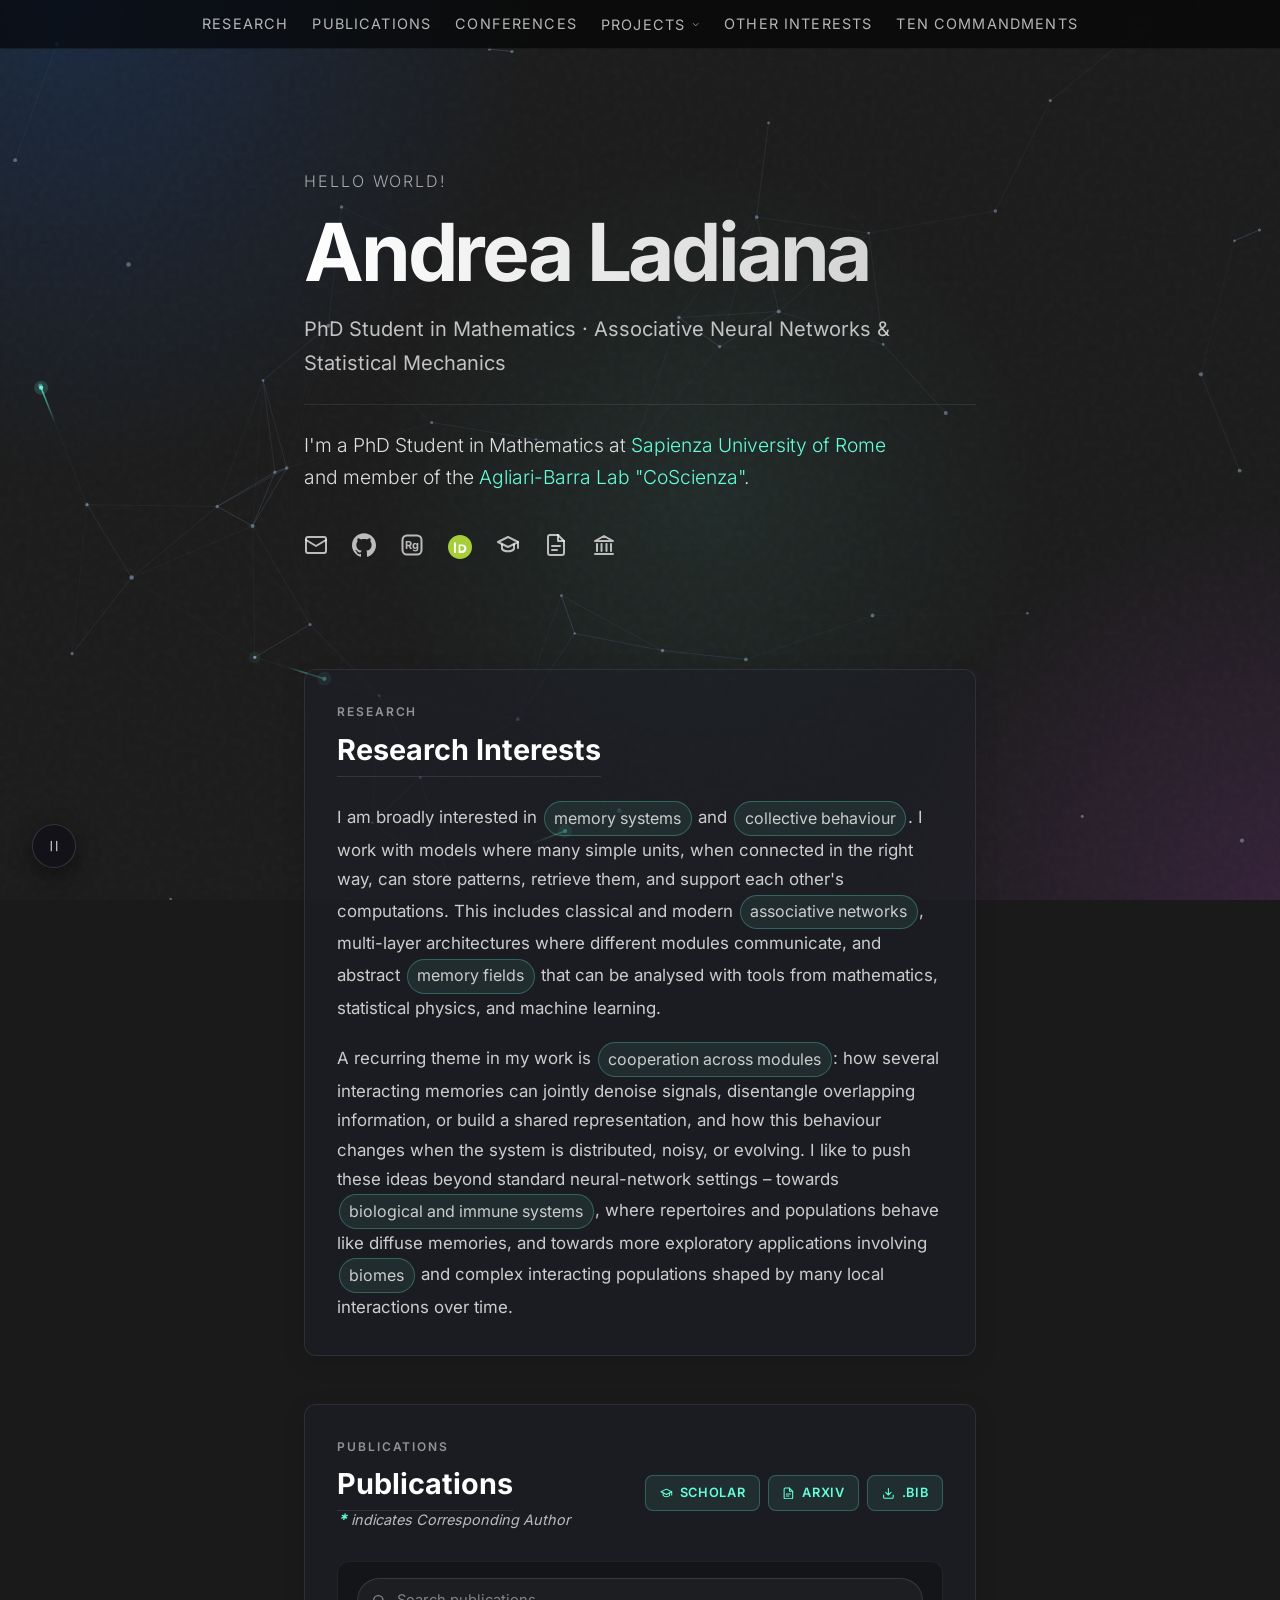
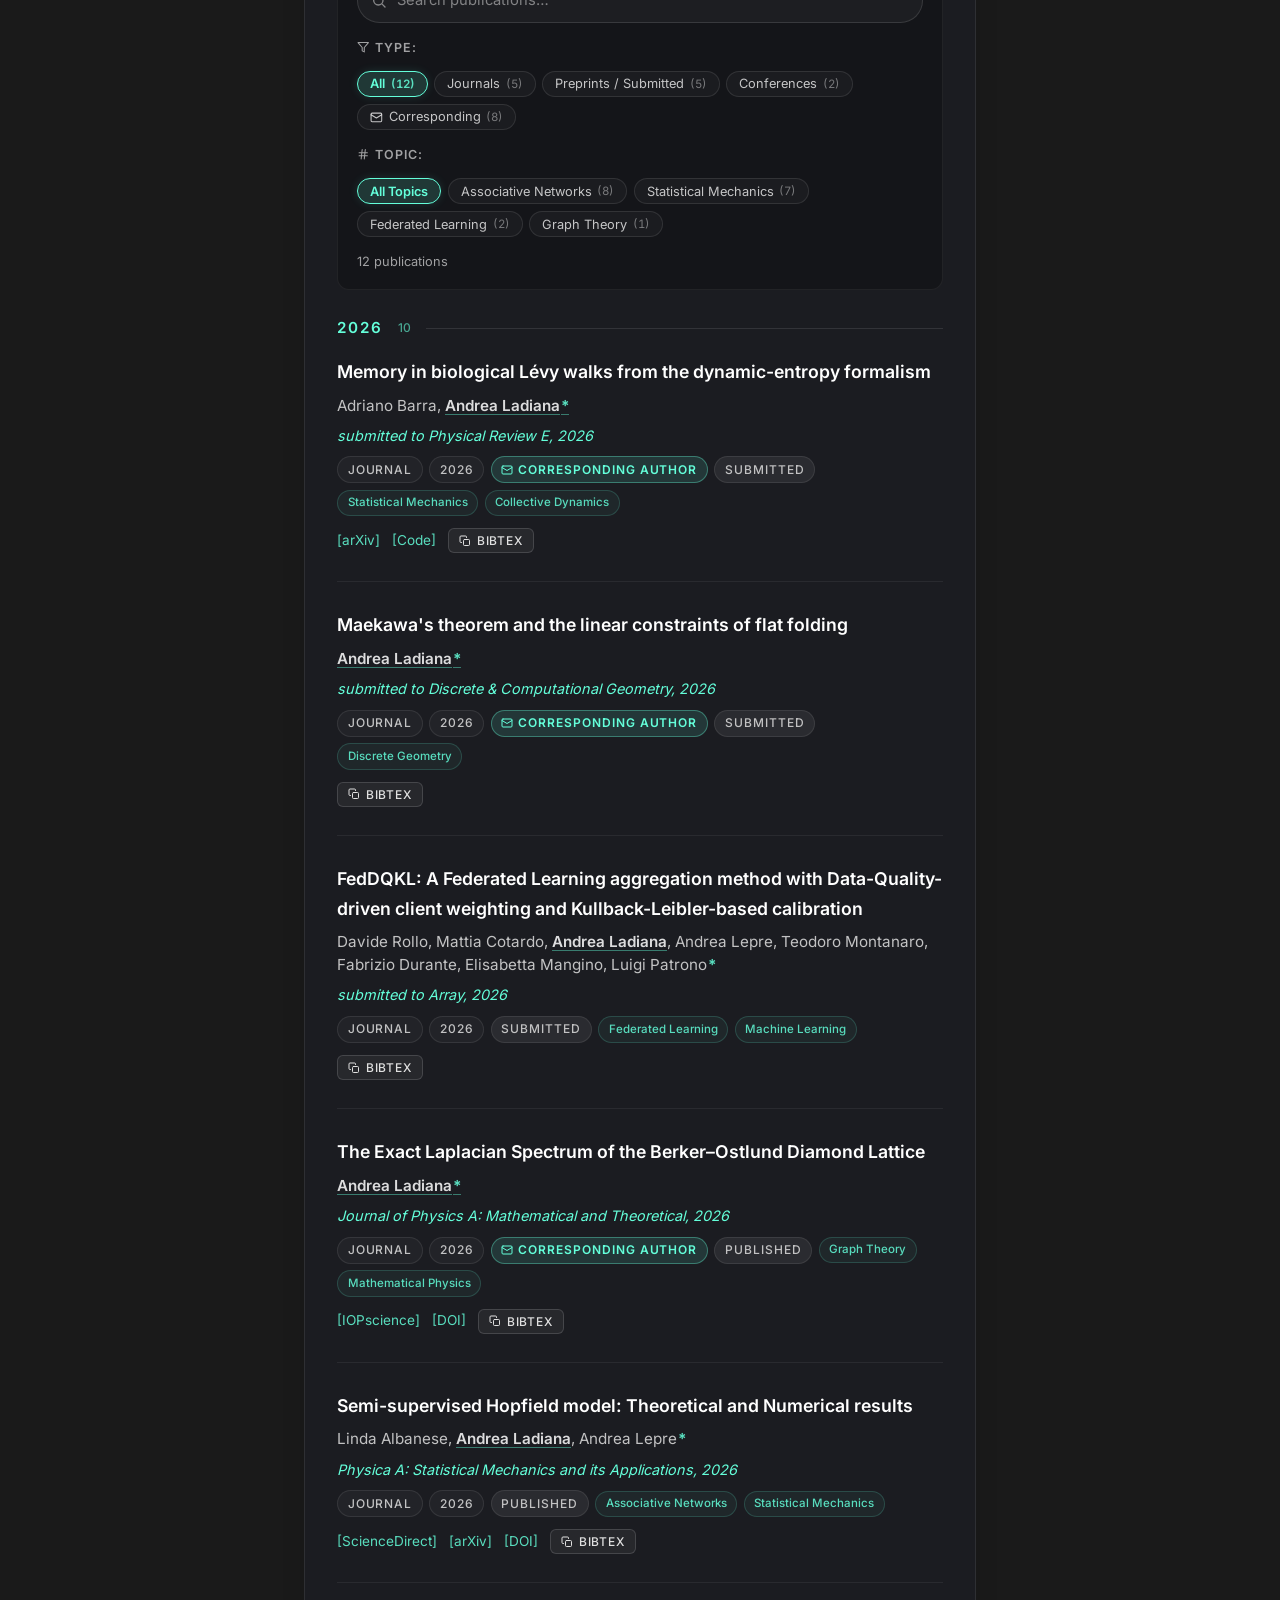
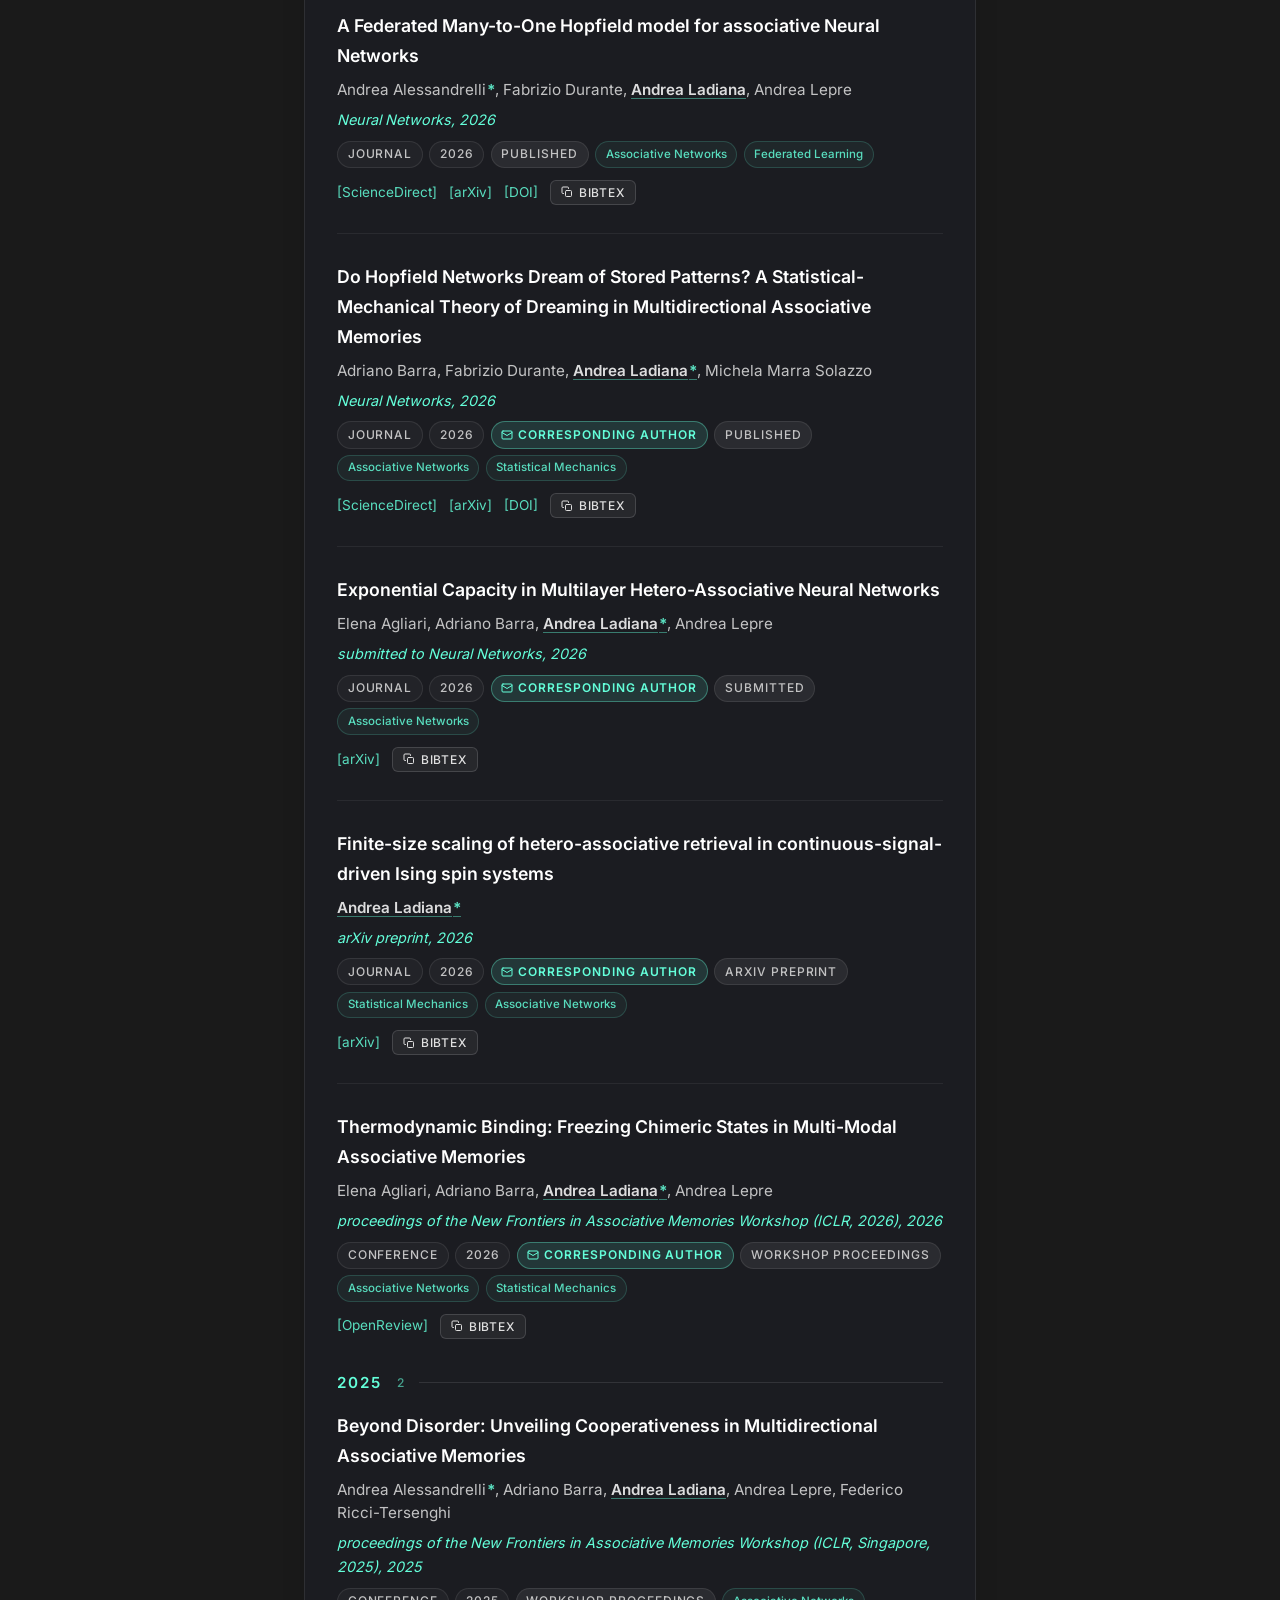
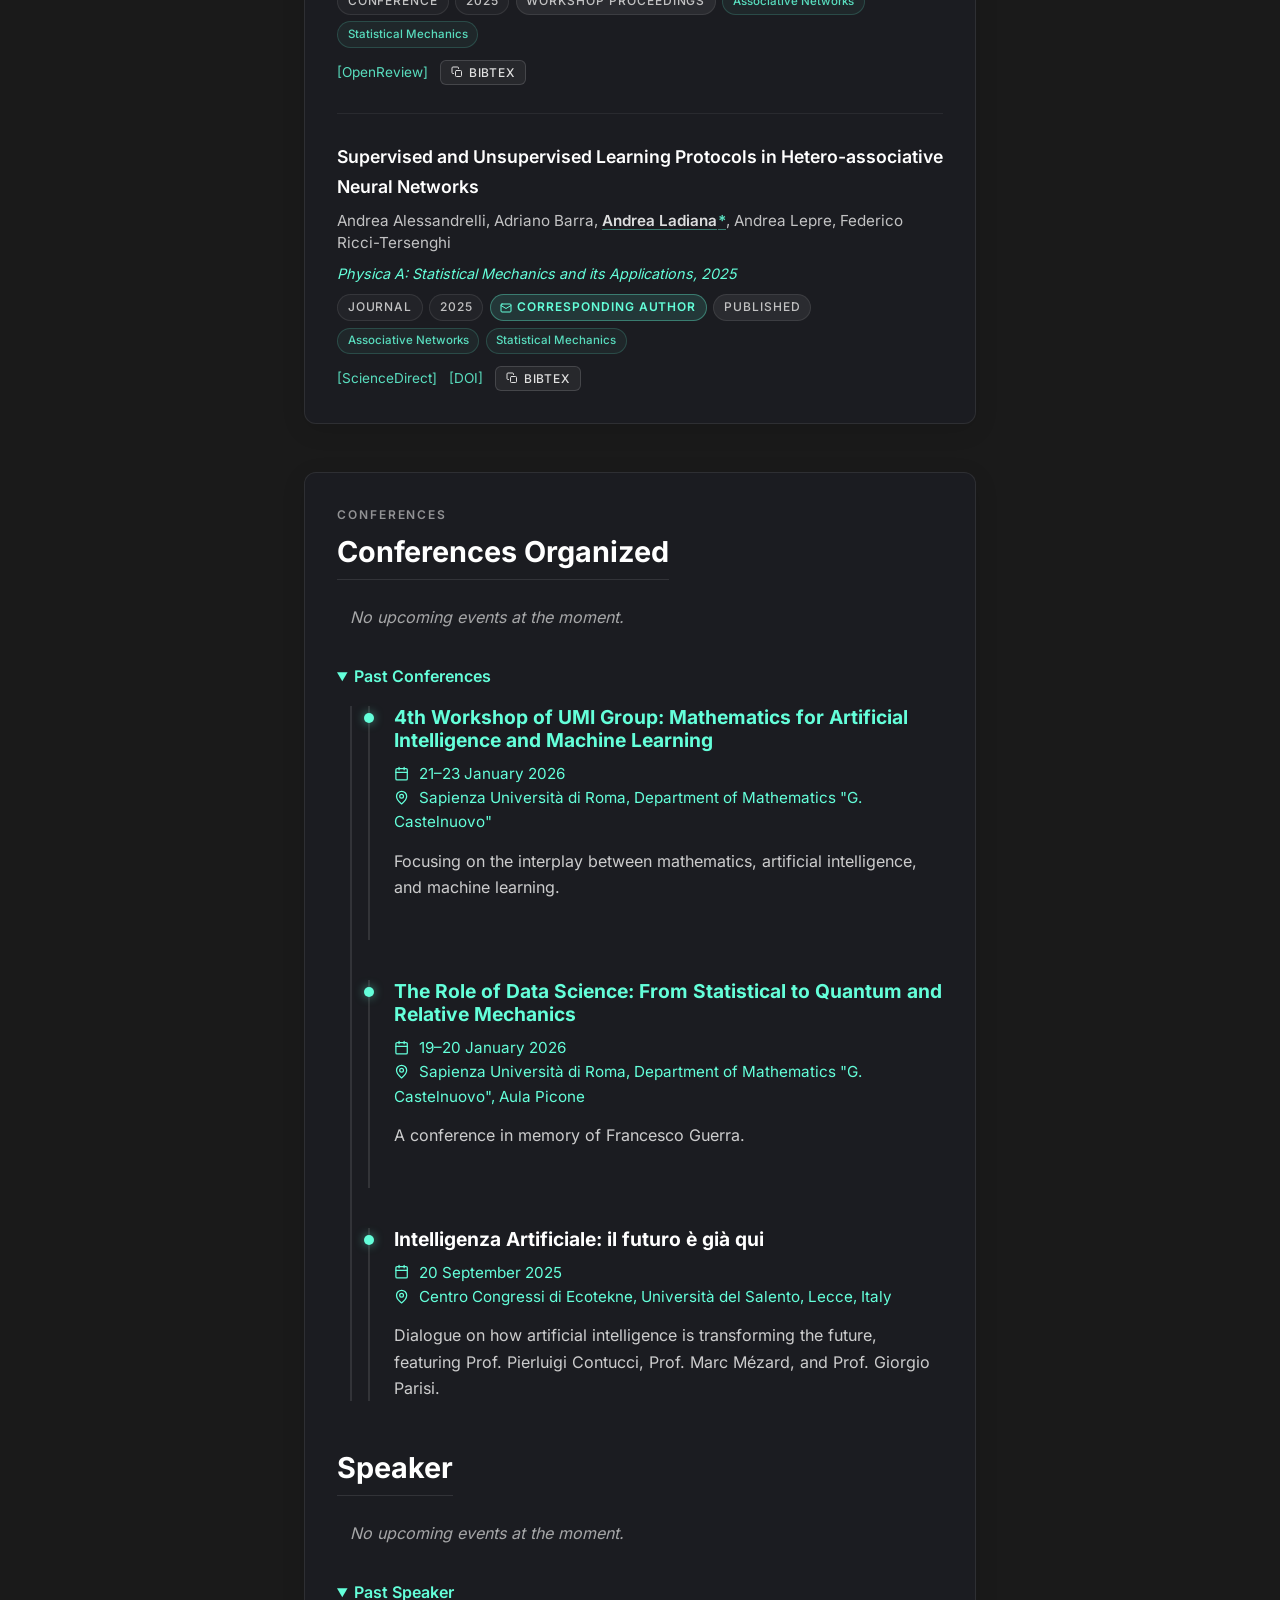
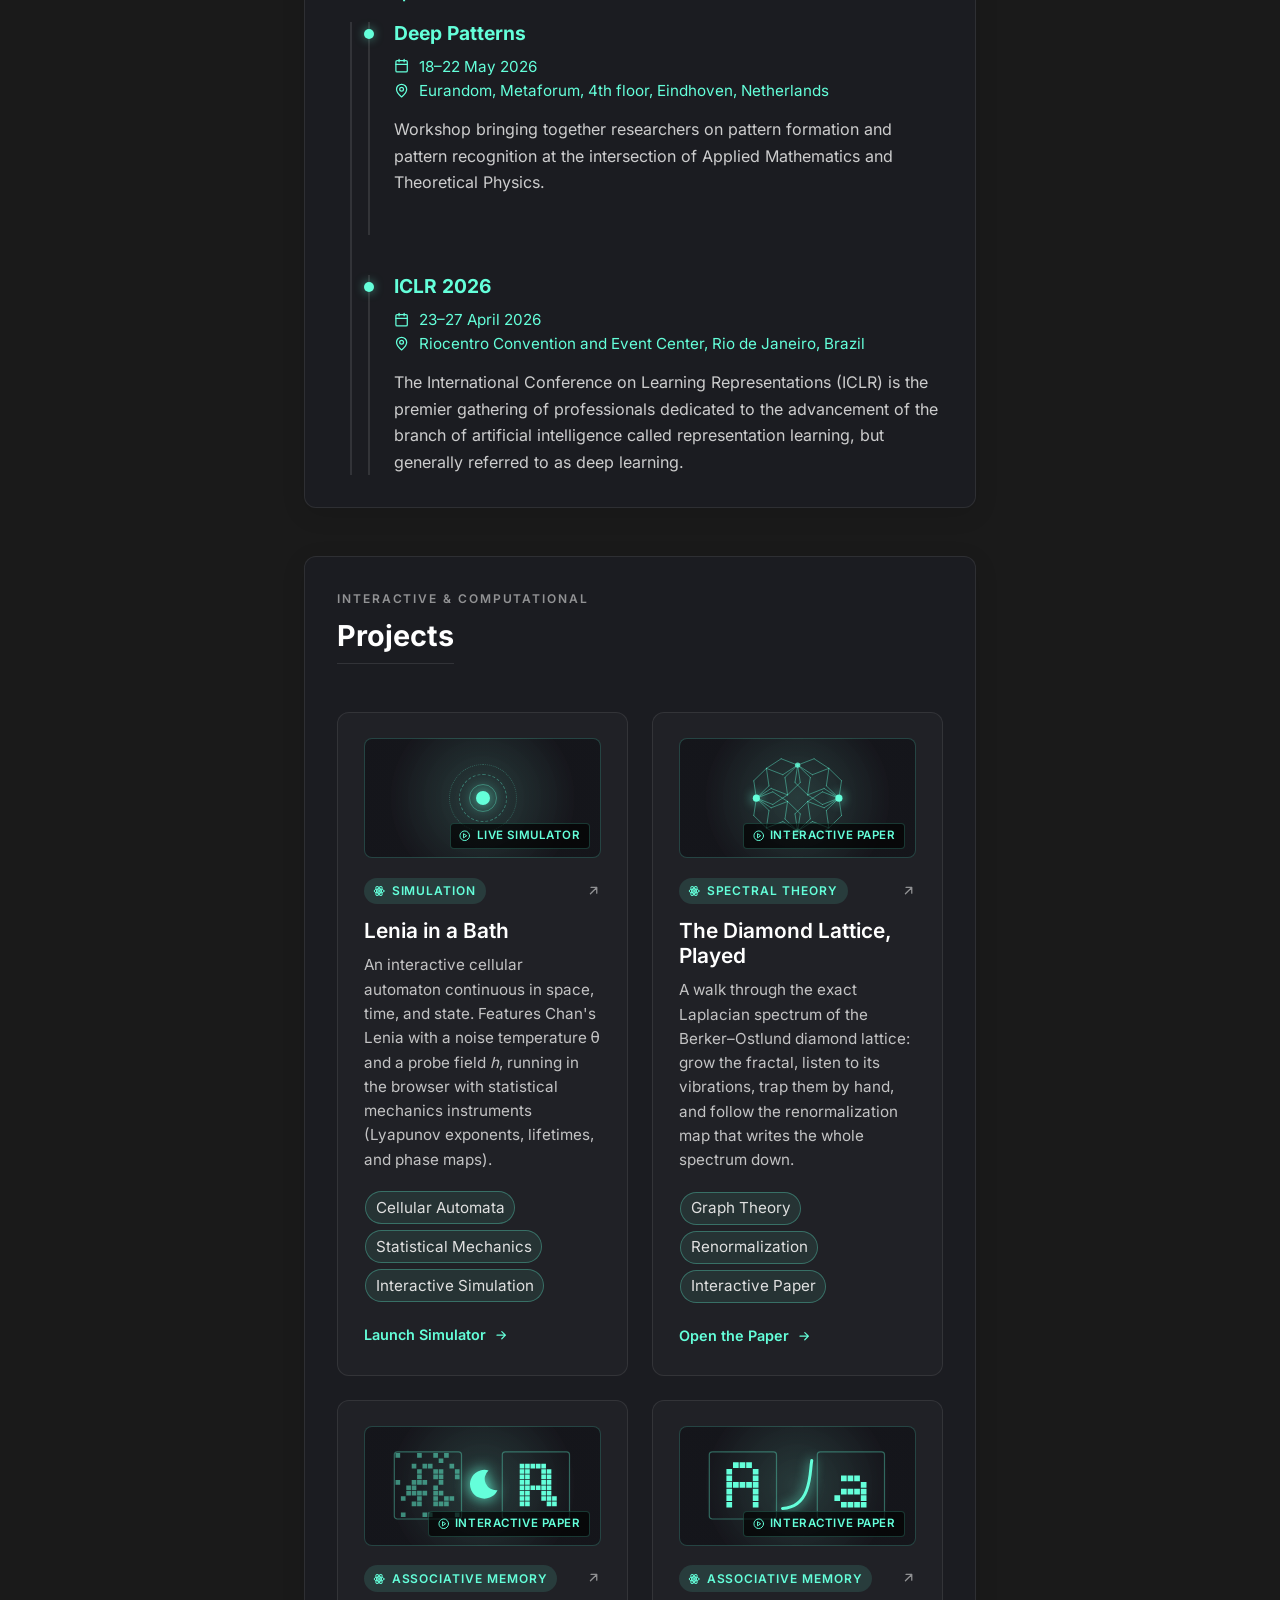
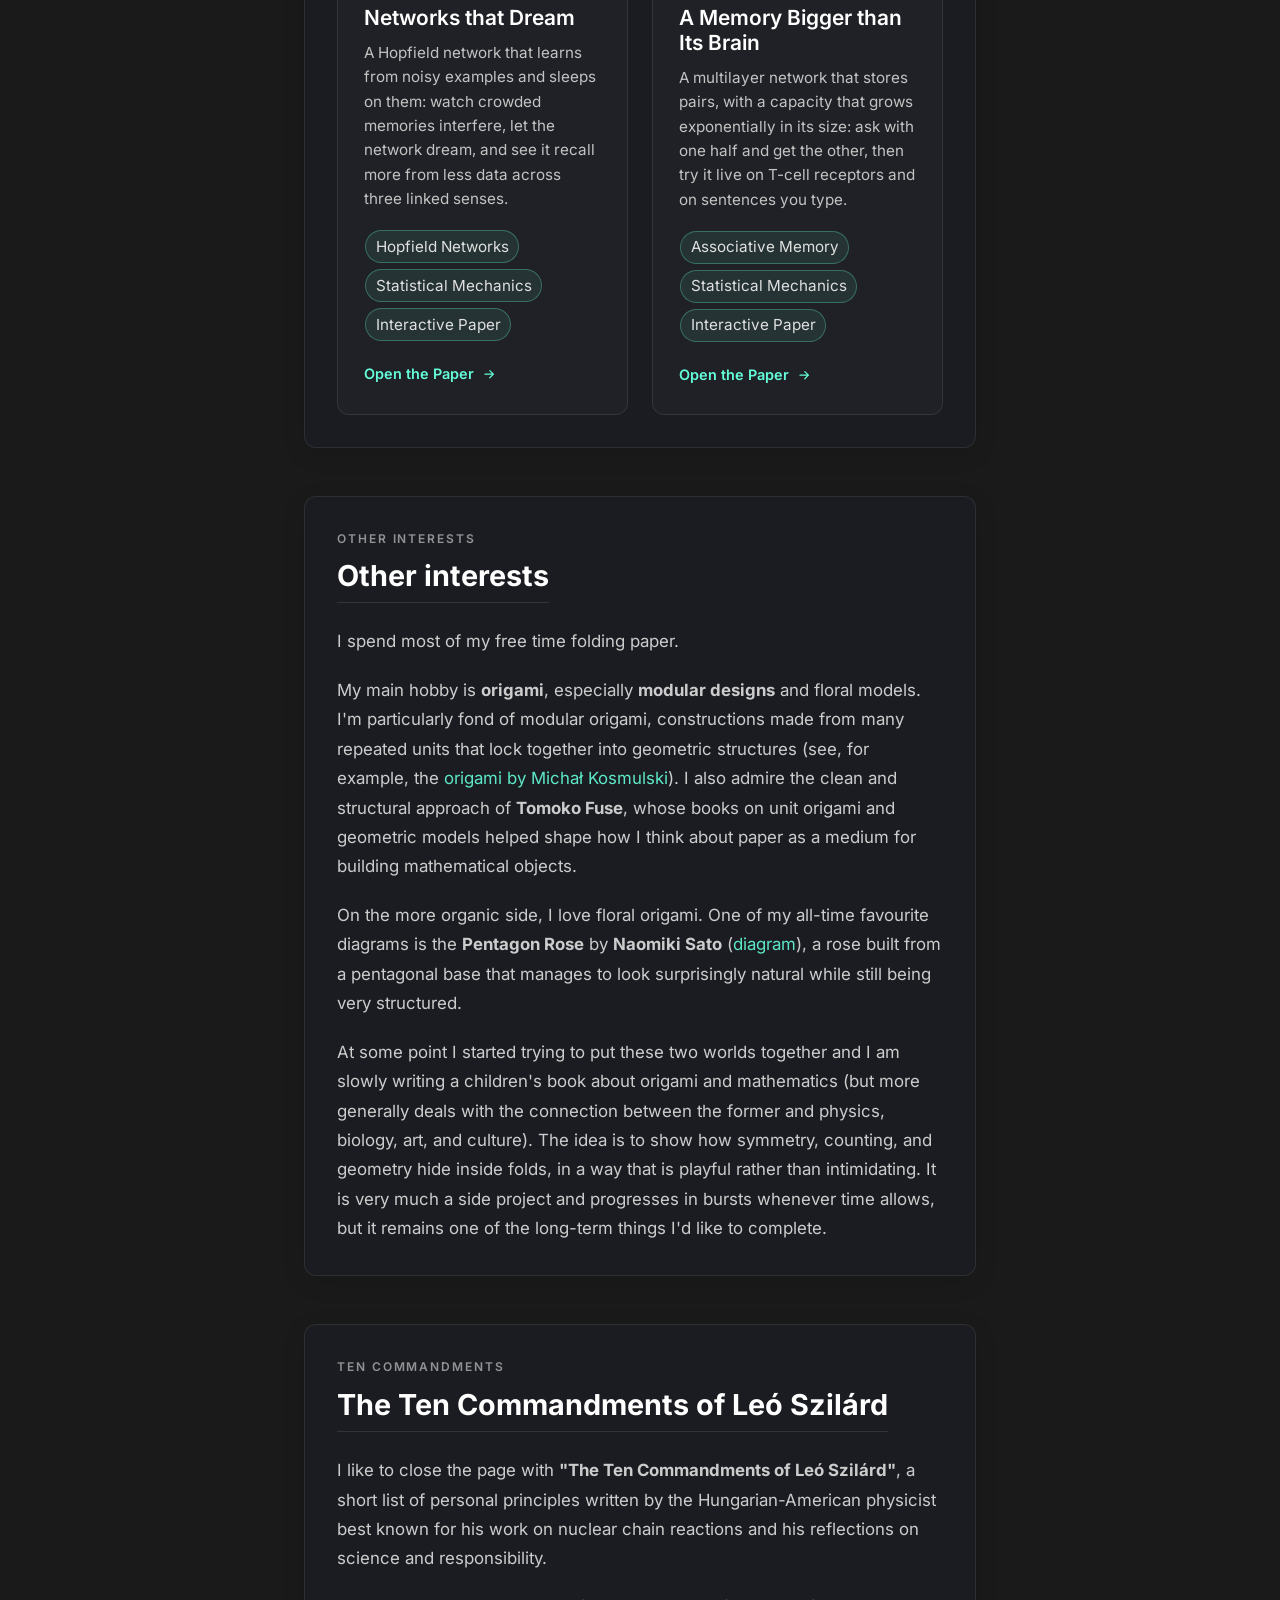
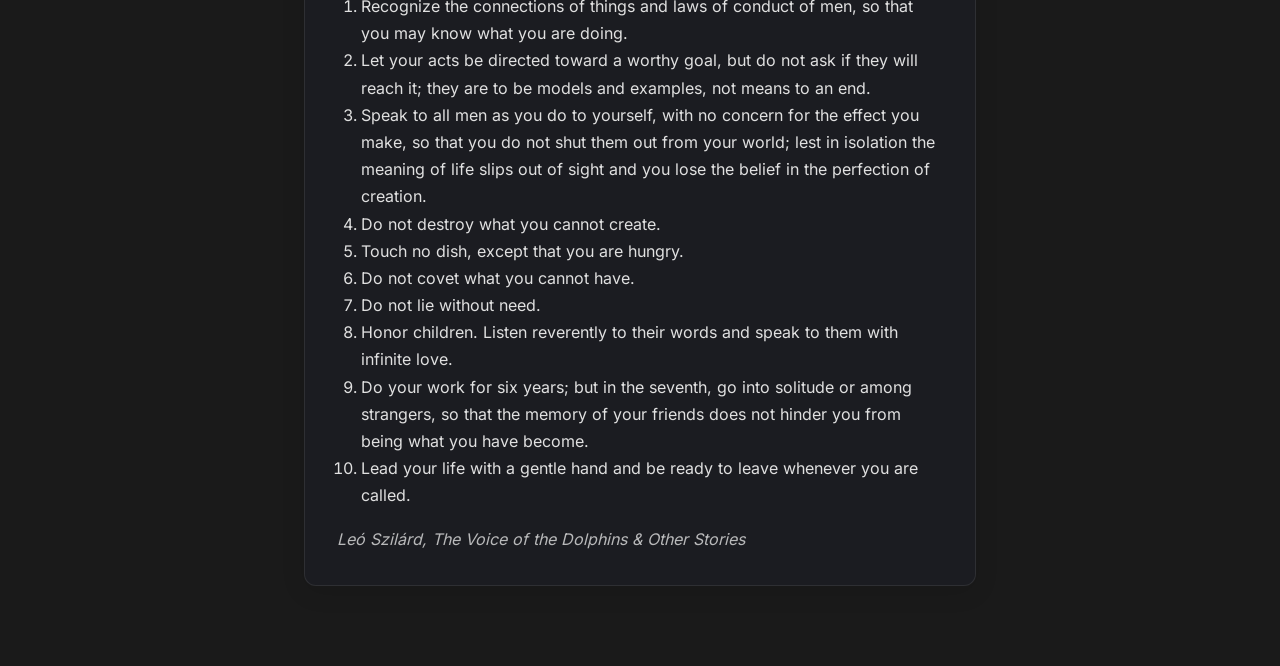
==== commit 0896d379: "Update publications: add PRE preprint on Lévy walks and mark federated LAM paper as published" ====
--- a/index.html
+++ b/index.html
@@ -528,7 +528,7 @@
 
     <script src="assets/js/bibtex.js?v=20261029d" defer></script>
     <script src="assets/js/graph-bg.js?v=20261029d" defer></script>
-    <script src="script.js?v=20261029d" defer></script>
+    <script src="script.js?v=20261110a" defer></script>
 </body>
 
 </html>
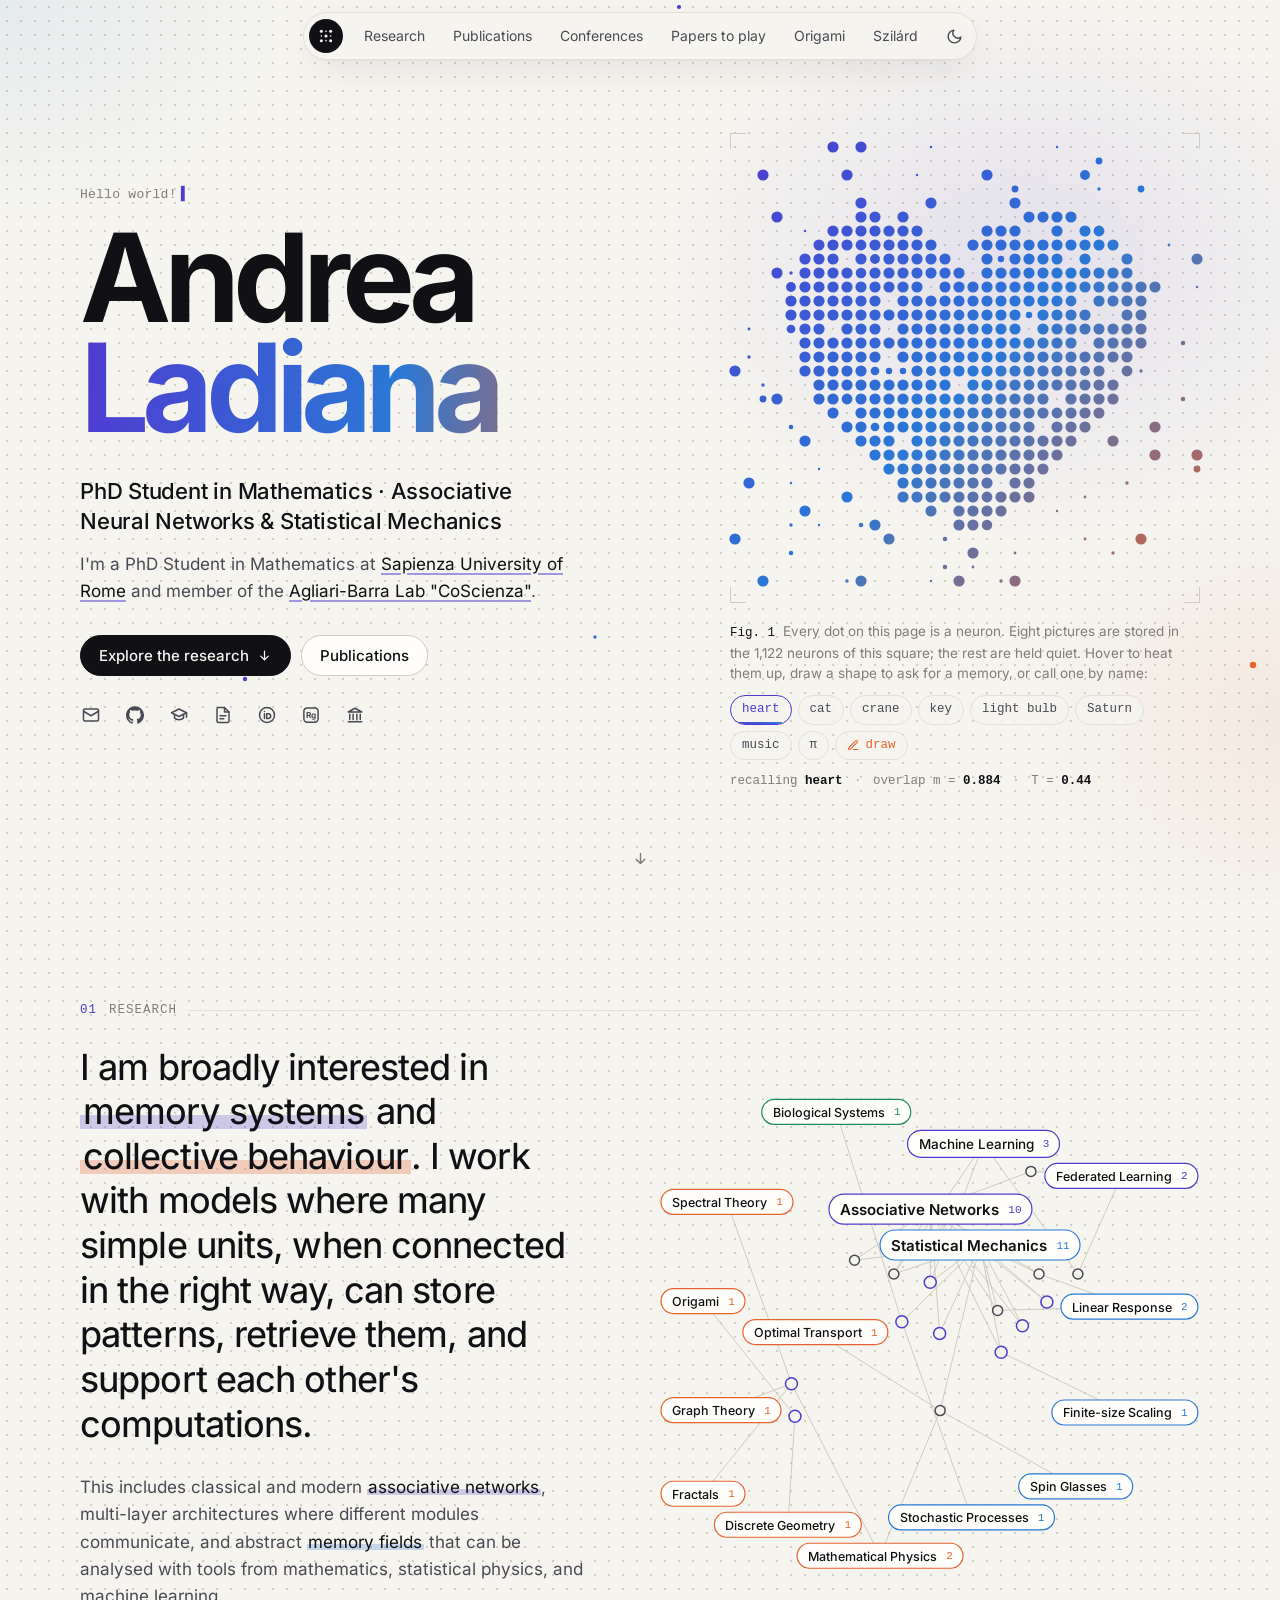
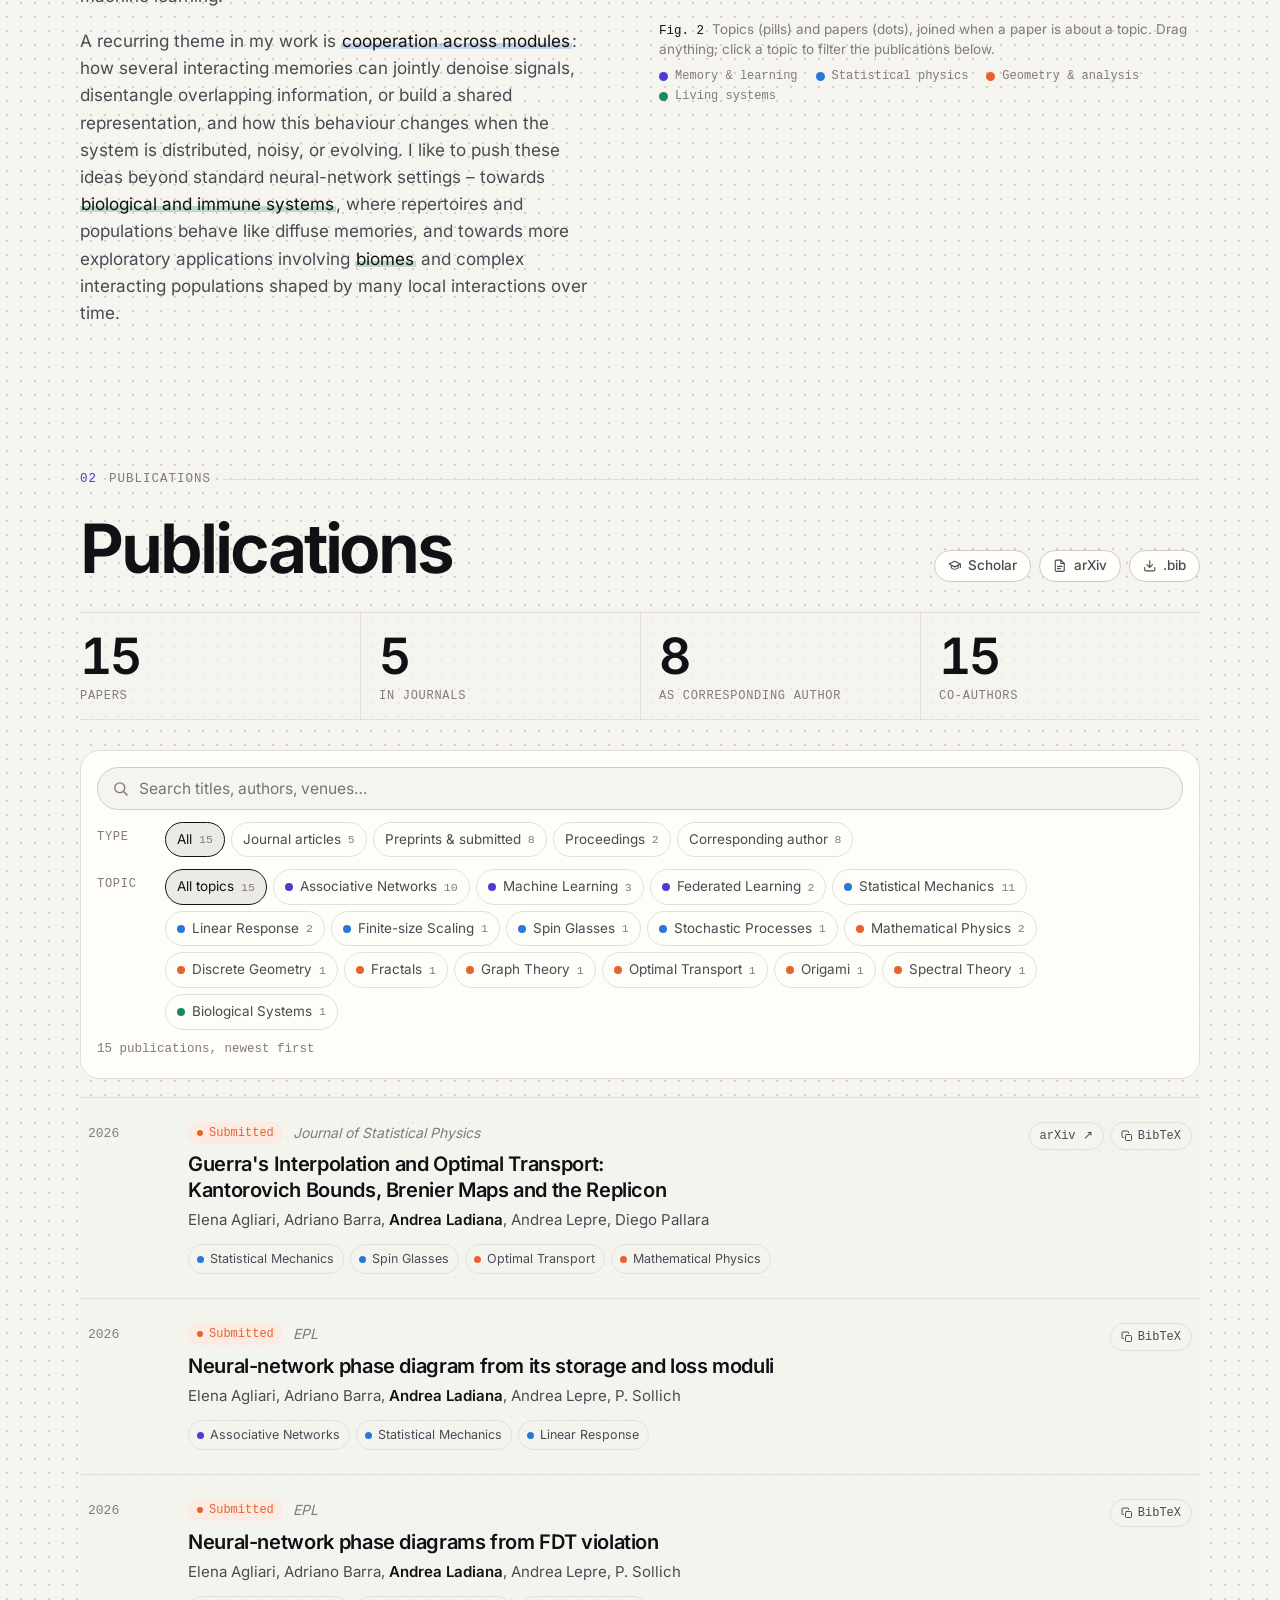
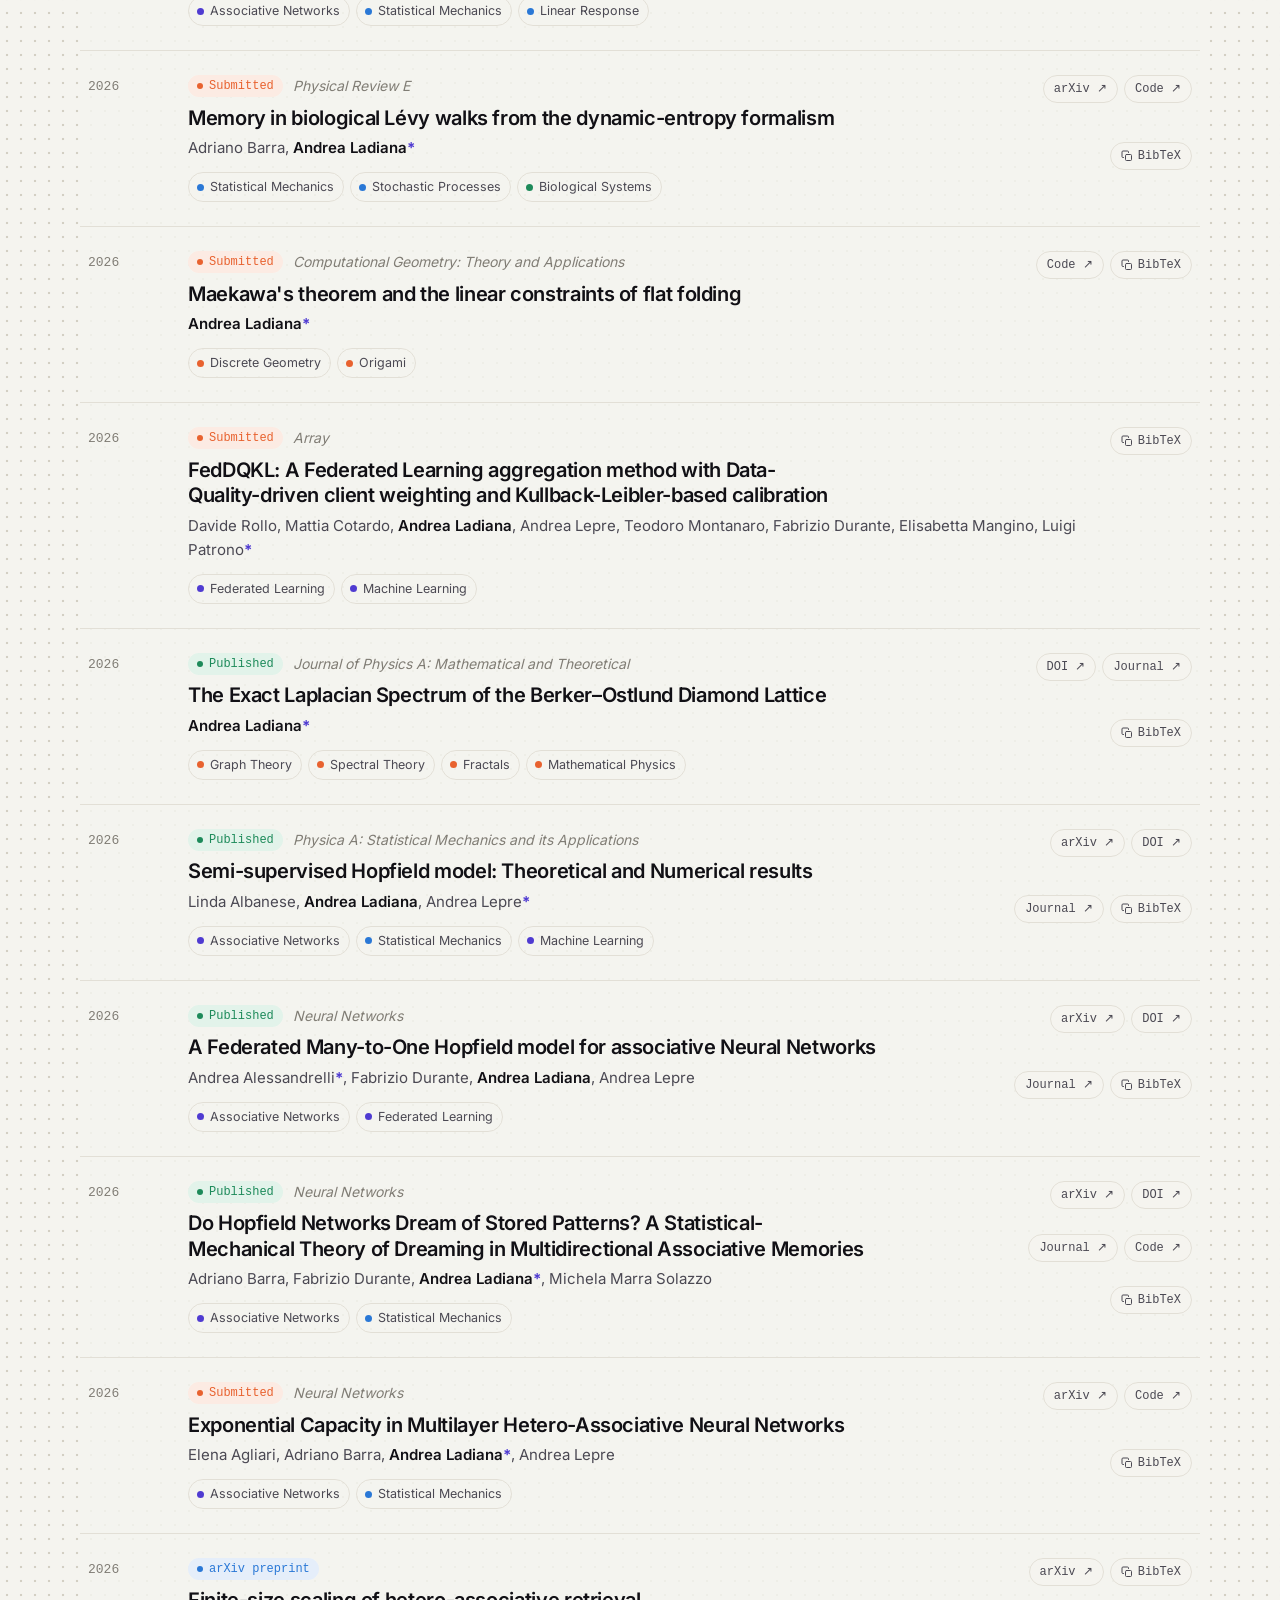
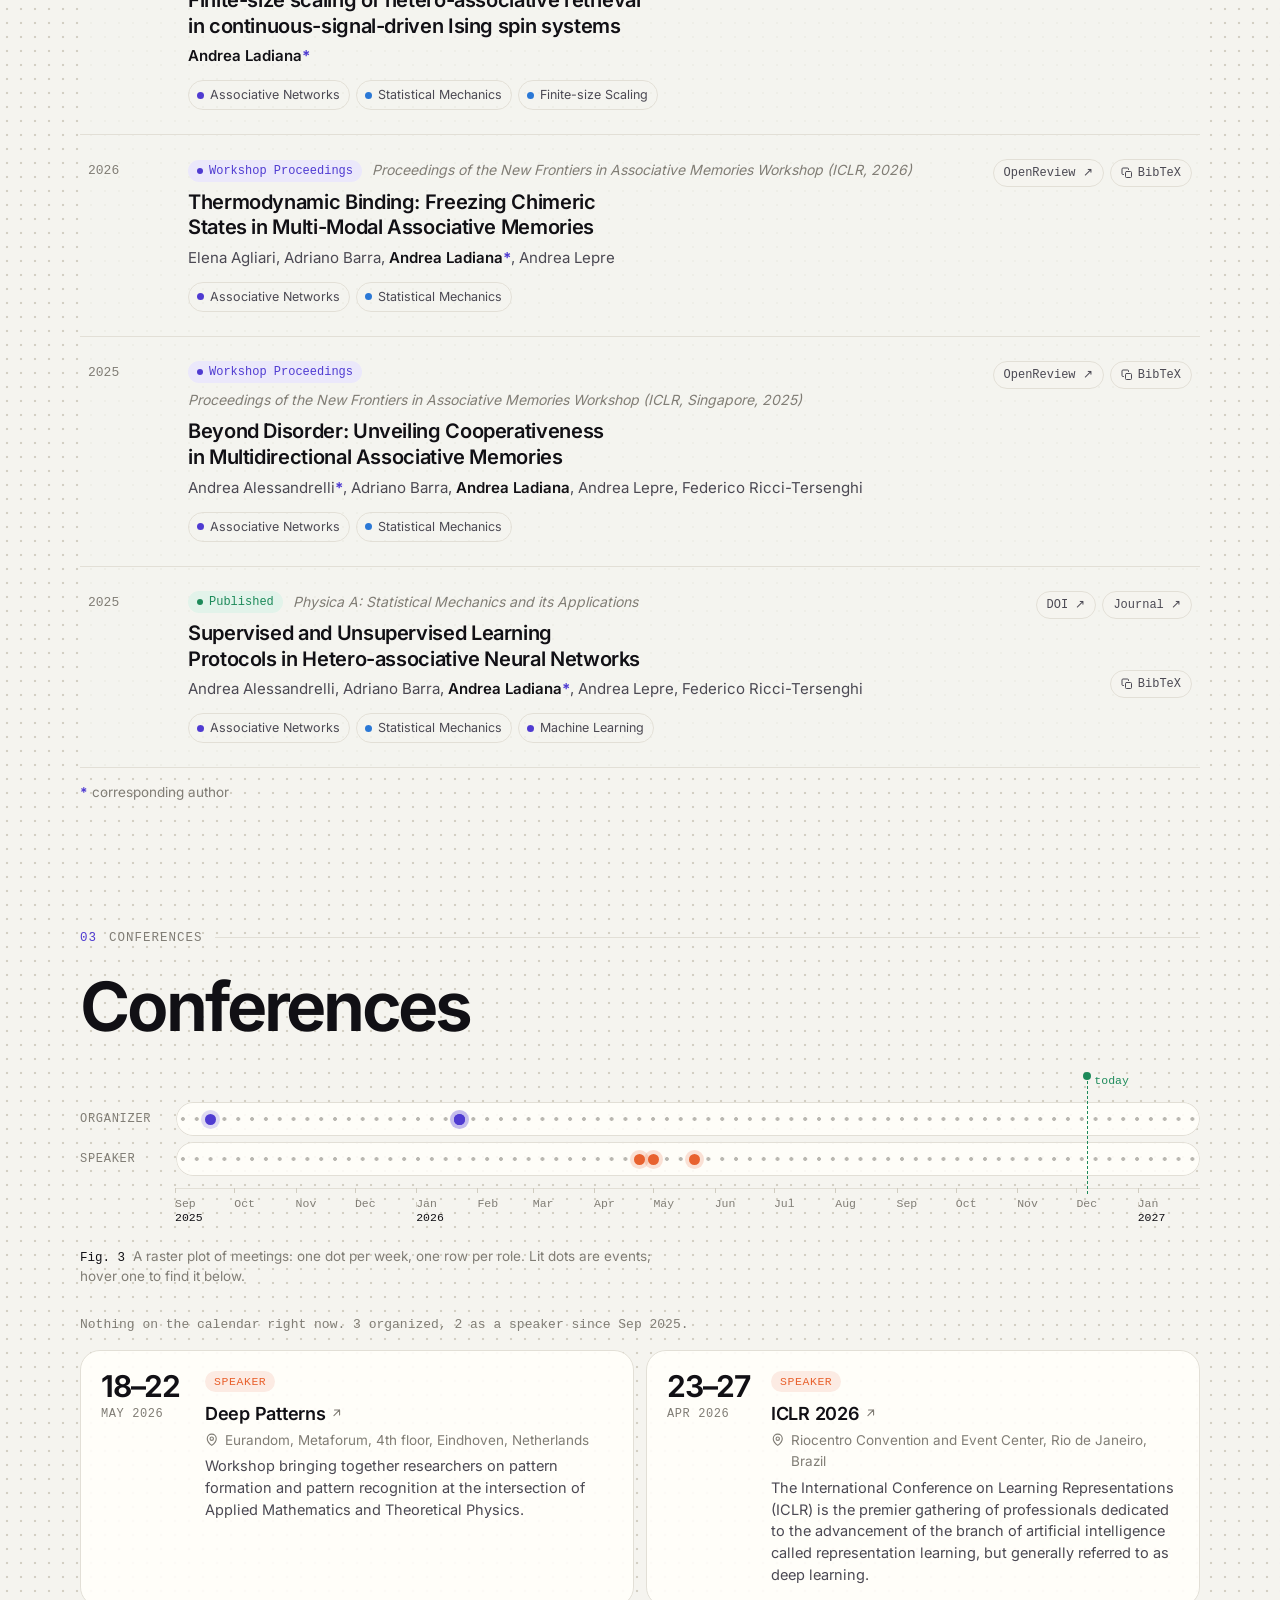
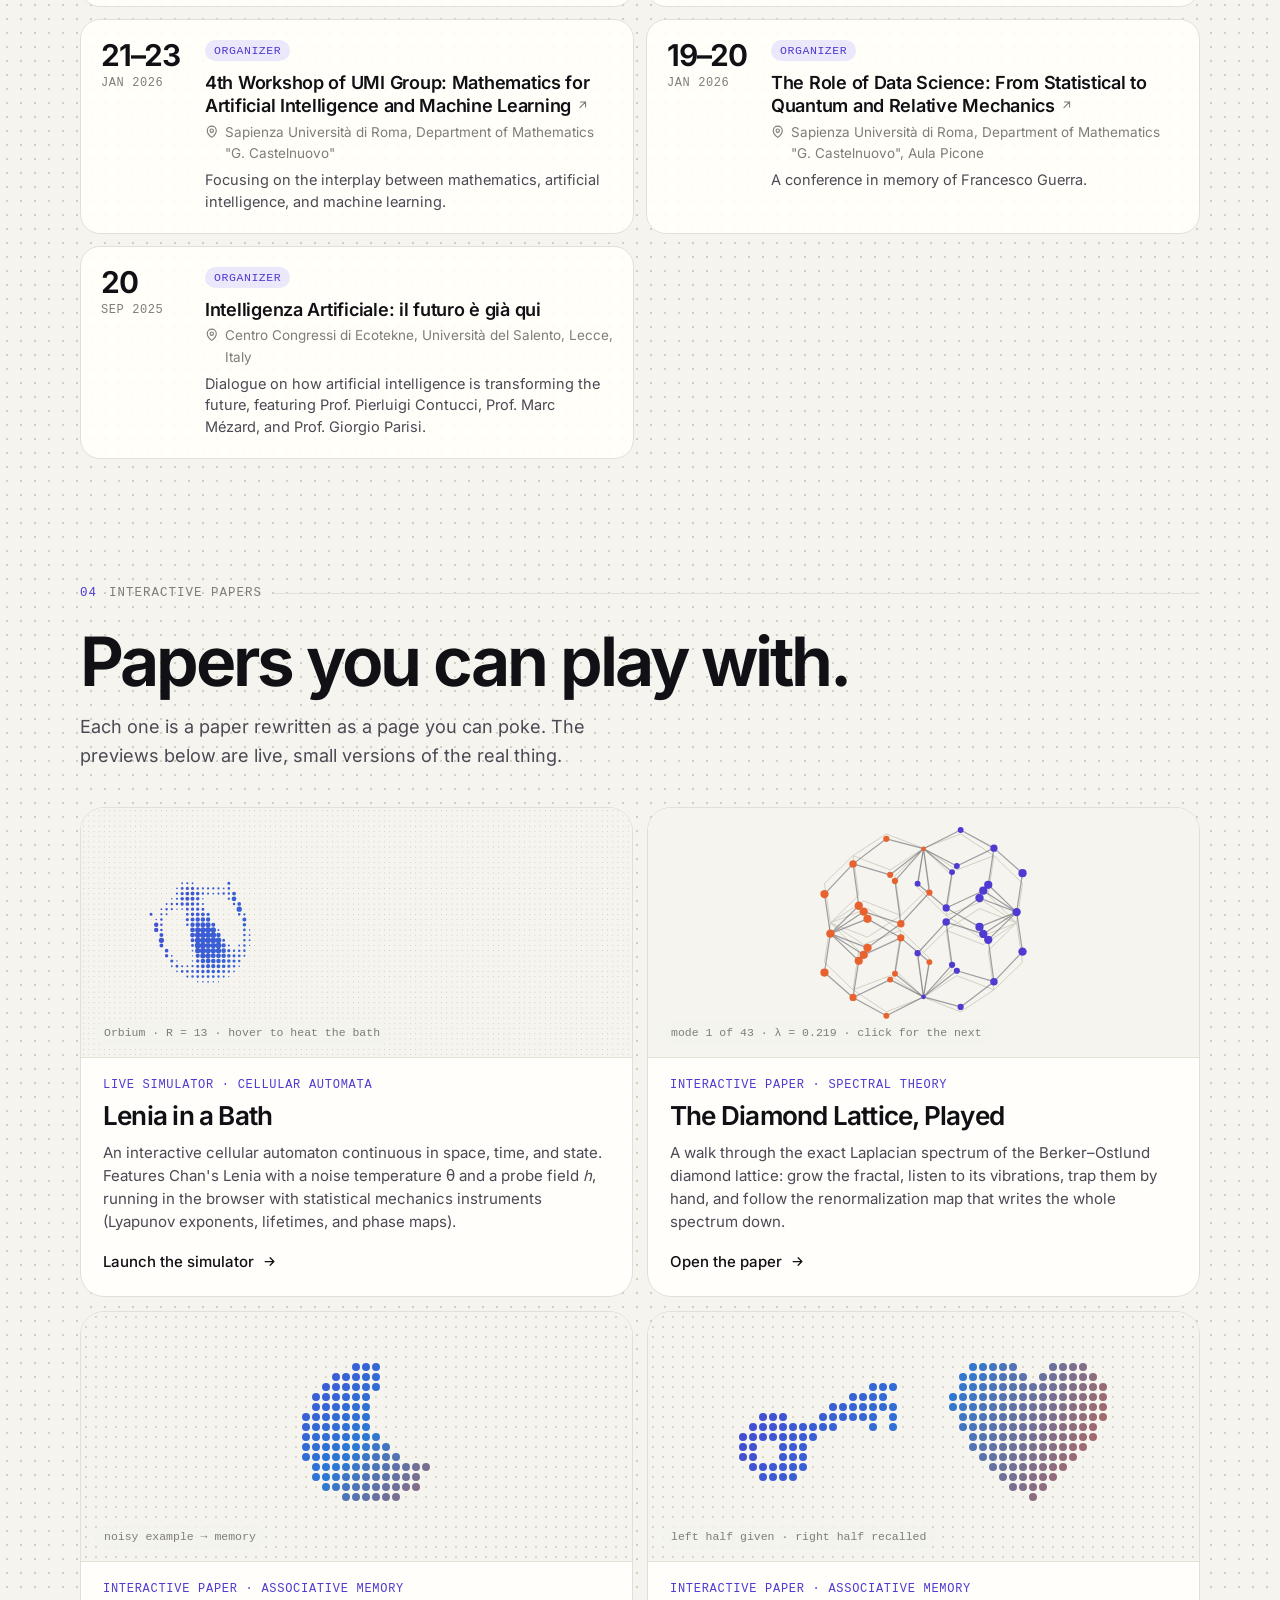
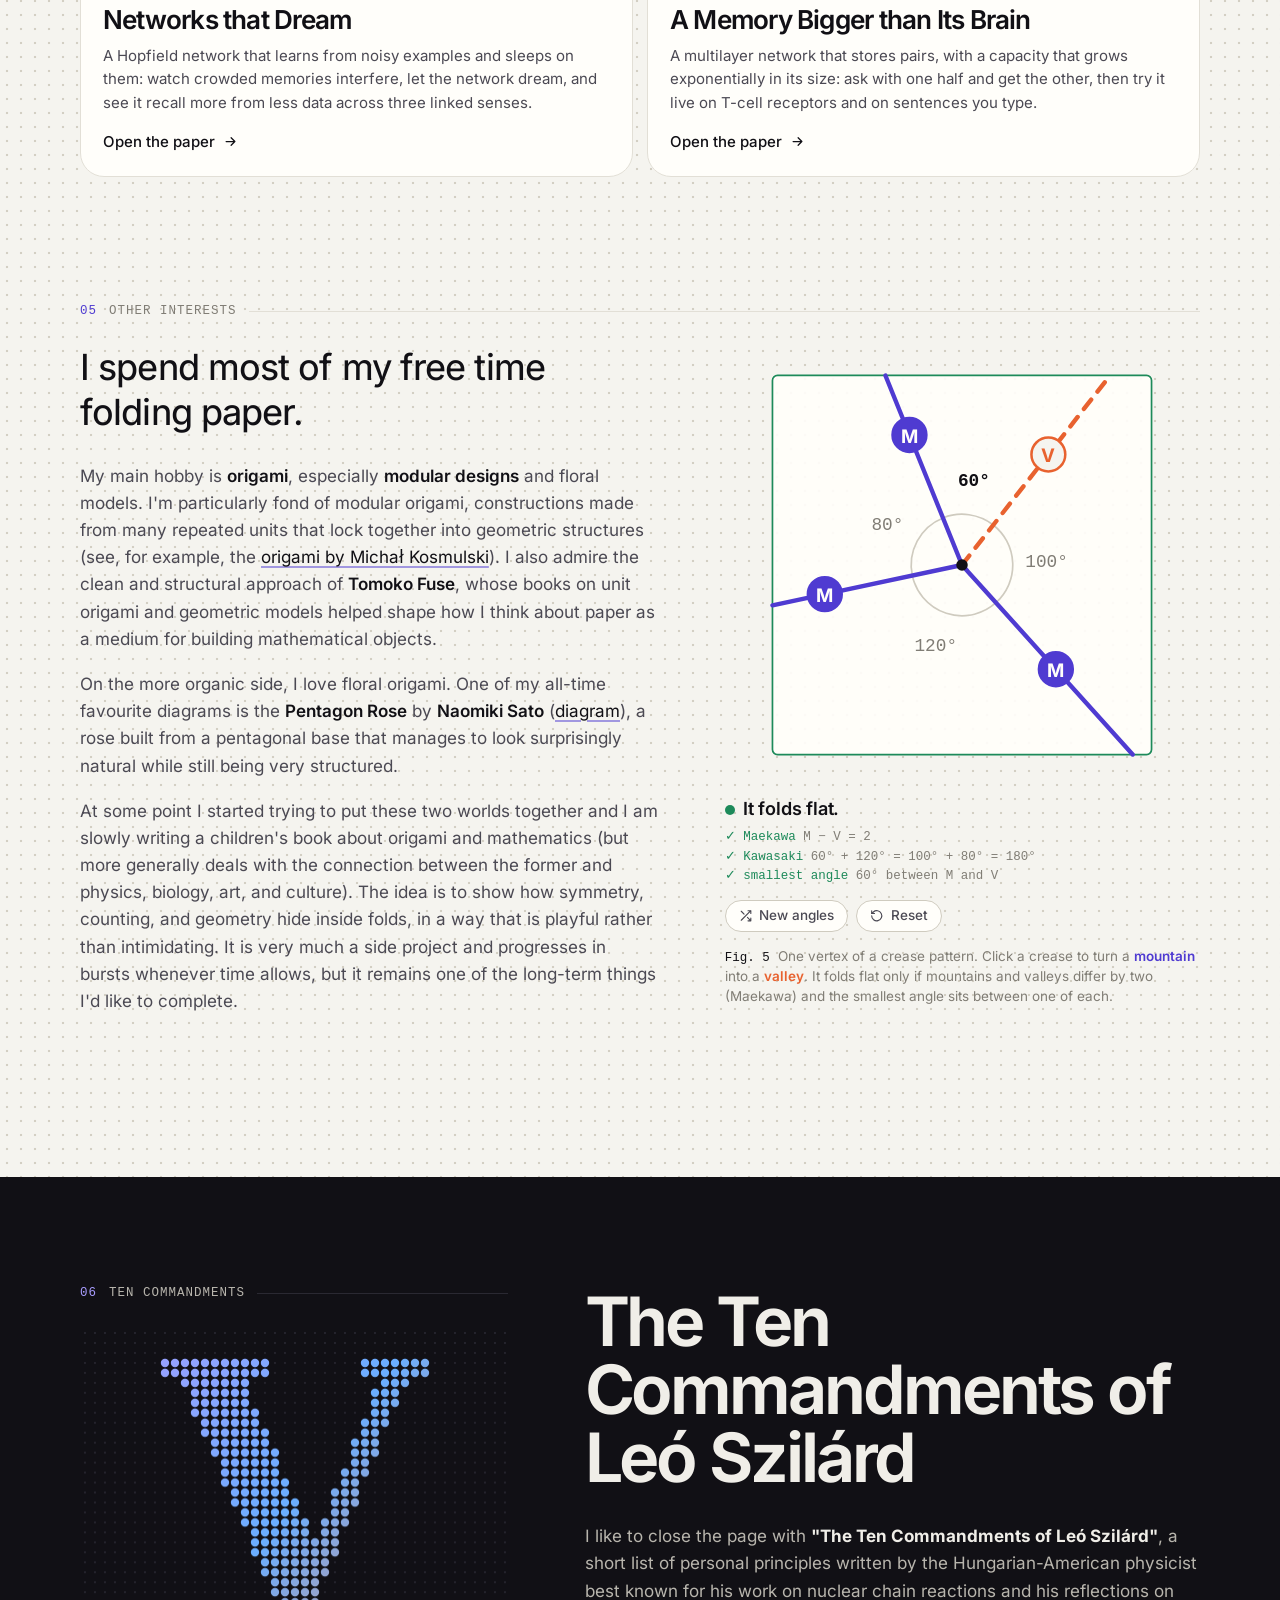
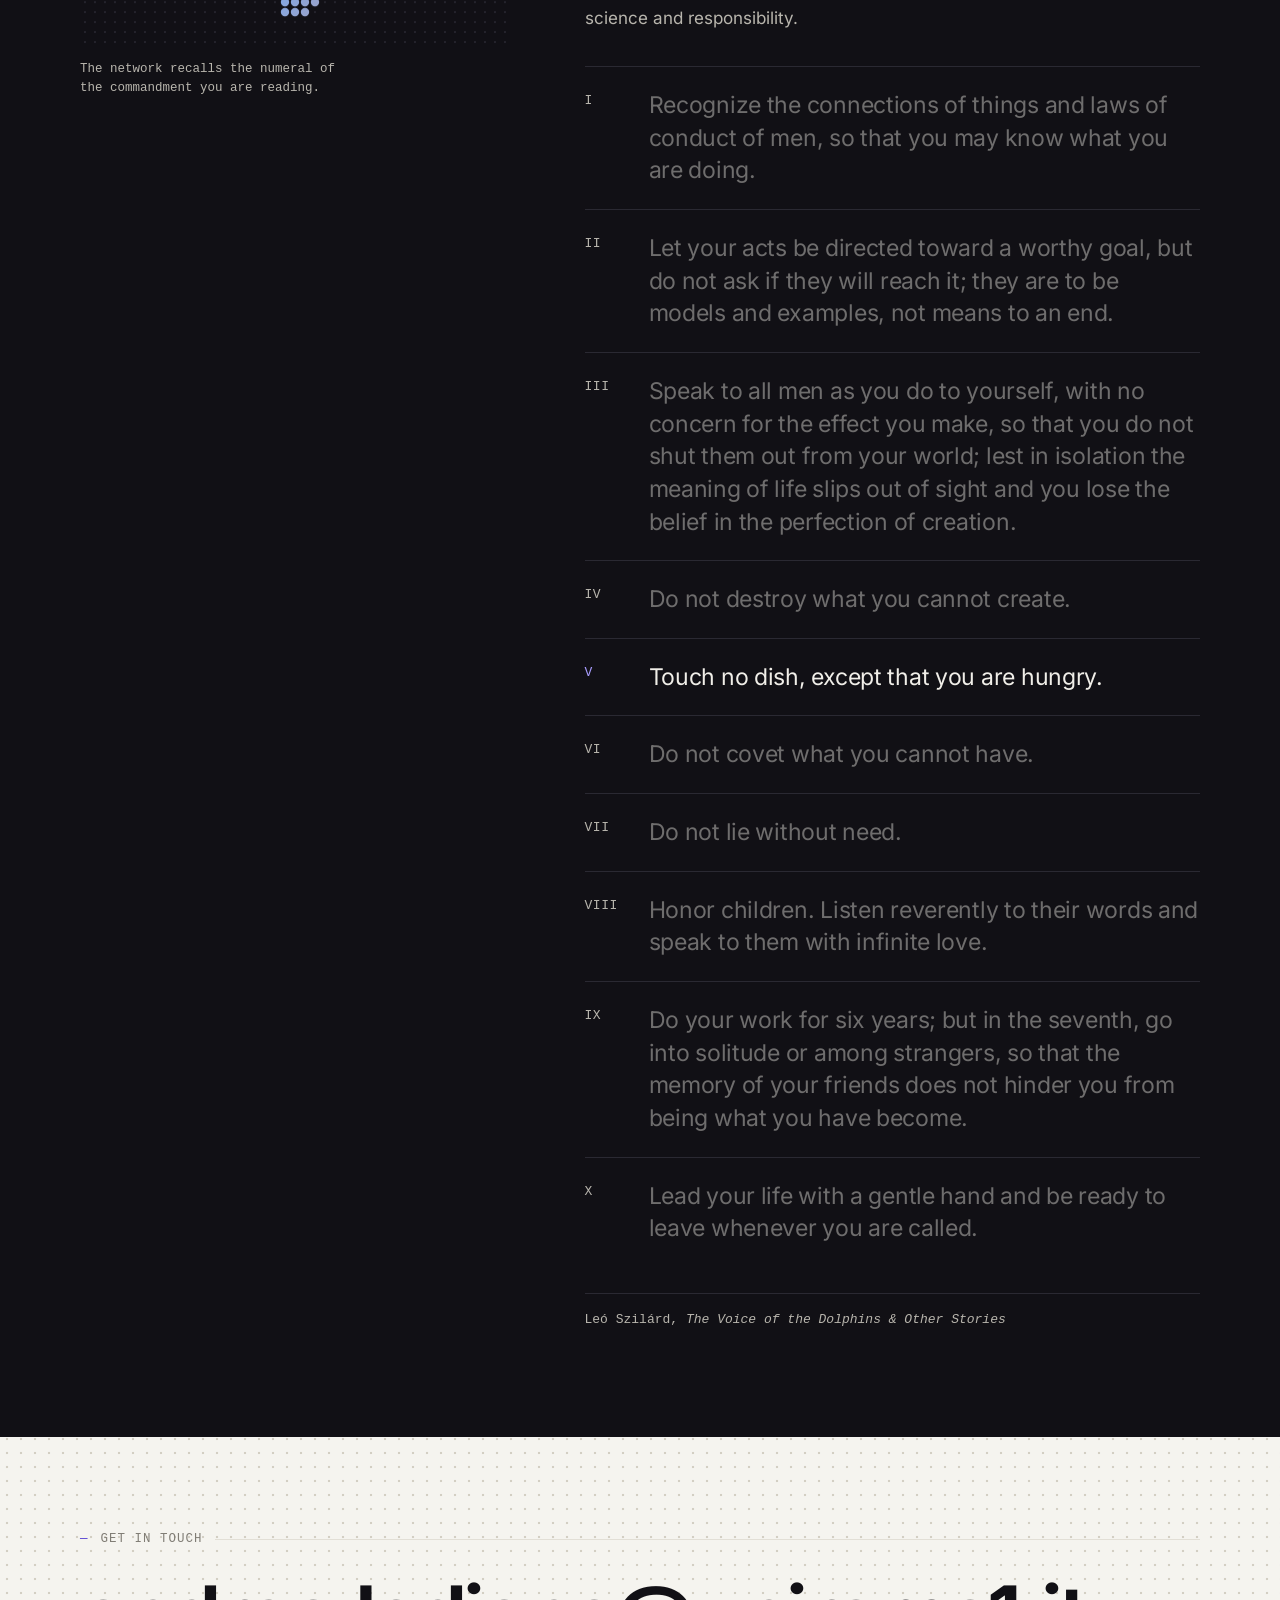
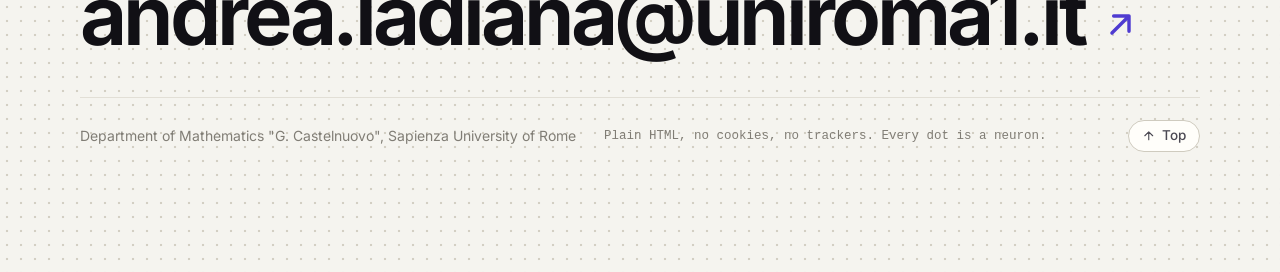
==== commit 921c74d8: "Redesign the site around a dot-grid Hopfield network - The page's dot grid is now the network: the h" ====
--- a/index.html
+++ b/index.html
@@ -1,14 +1,14 @@
-<!DOCTYPE html>
+<!doctype html>
 <html lang="en">
-
 <head>
     <meta charset="UTF-8">
     <meta name="viewport" content="width=device-width, initial-scale=1.0">
-    <script>document.documentElement.classList.add('js');</script>
+    <script>document.documentElement.classList.add('js'); try { const t = localStorage.getItem('series-theme'); if (t === 'light' || t === 'dark') document.documentElement.dataset.theme = t; } catch (e) {}</script>
     <title>Andrea Ladiana | PhD Student in Mathematics, Sapienza University of Rome</title>
     <meta name="description"
         content="Personal website of Andrea Ladiana, PhD Student in Mathematics. Researching Heteroassociative Neural Networks, Hopfield Models, and Statistical Mechanics.">
-    <meta name="theme-color" content="#1a1a1a">
+    <meta name="theme-color" content="#f5f4ef" media="(prefers-color-scheme: light)">
+    <meta name="theme-color" content="#0d0c12" media="(prefers-color-scheme: dark)">
     <meta name="google-site-verification" content="h4_lvbonIy-Myi1BwjT4lL30Hb9_FXrG5Ct0ZSgzLMA" />
     <link rel="canonical" href="https://andrea-ladiana.github.io/">
 
@@ -22,21 +22,22 @@
         content="PhD Student in Mathematics researching Associative Neural Networks, Hopfield Models, and Statistical Mechanics.">
     <meta property="og:type" content="website">
     <meta property="og:url" content="https://andrea-ladiana.github.io/">
-    <meta property="og:image" content="https://andrea-ladiana.github.io/og-image.png">
+    <meta property="og:image" content="https://andrea-ladiana.github.io/og-image.png?v=20261118">
     <meta property="og:image:width" content="1200">
     <meta property="og:image:height" content="630">
-    <meta property="og:image:alt" content="Andrea Ladiana, PhD Student in Mathematics, over a network of nodes exchanging signals">
+    <meta property="og:image:alt" content="Andrea Ladiana, PhD Student in Mathematics, next to an origami crane recalled by a network of dots">
 
     <!-- Twitter Card -->
     <meta name="twitter:card" content="summary_large_image">
     <meta name="twitter:title" content="Andrea Ladiana | PhD Student in Mathematics, Sapienza University of Rome">
     <meta name="twitter:description"
         content="PhD Student in Mathematics researching Associative Neural Networks and Statistical Mechanics.">
-    <meta name="twitter:image" content="https://andrea-ladiana.github.io/og-image.png">
+    <meta name="twitter:image" content="https://andrea-ladiana.github.io/og-image.png?v=20261118">
+    <meta name="twitter:image:alt" content="Andrea Ladiana, PhD Student in Mathematics, next to an origami crane recalled by a network of dots">
 
     <!-- Self-hosted font (no third-party requests) -->
     <link rel="preload" href="assets/fonts/inter-latin.woff2" as="font" type="font/woff2" crossorigin>
-    <link rel="stylesheet" href="style.css?v=20261029g">
+    <link rel="stylesheet" href="style.css?v=20261117a">
 
     <!-- Schema.org JSON-LD. The list of ScholarlyArticle items is added by script.js from biblio.bib -->
     <script type="application/ld+json">
@@ -78,457 +79,281 @@
     }
     </script>
 </head>
-
 <body>
-    <!-- Icon sprite: <svg class="icon"><use href="#i-name"/></svg> -->
-    <svg width="0" height="0" style="position:absolute" aria-hidden="true" focusable="false">
-        <symbol id="i-mail" viewBox="0 0 24 24"><rect x="2" y="4" width="20" height="16" rx="2"/><path d="m22 7-10 6L2 7"/></symbol>
-        <symbol id="i-github" viewBox="0 0 24 24"><path fill="currentColor" stroke="none" d="M12 .297c-6.63 0-12 5.373-12 12 0 5.303 3.438 9.8 8.205 11.385.6.113.82-.258.82-.577 0-.285-.01-1.04-.015-2.04-3.338.724-4.042-1.61-4.042-1.61C4.422 18.07 3.633 17.7 3.633 17.7c-1.087-.744.084-.729.084-.729 1.205.084 1.838 1.236 1.838 1.236 1.07 1.835 2.809 1.305 3.495.998.108-.776.417-1.305.76-1.605-2.665-.3-5.466-1.332-5.466-5.93 0-1.31.465-2.38 1.235-3.22-.135-.303-.54-1.523.105-3.176 0 0 1.005-.322 3.3 1.23.96-.267 1.98-.399 3-.405 1.02.006 2.04.138 3 .405 2.28-1.552 3.285-1.23 3.285-1.23.645 1.653.24 2.873.12 3.176.765.84 1.23 1.91 1.23 3.22 0 4.61-2.805 5.625-5.475 5.92.42.36.81 1.096.81 2.22 0 1.606-.015 2.896-.015 3.286 0 .315.21.69.825.57C20.565 22.092 24 17.592 24 12.297c0-6.627-5.373-12-12-12"/></symbol>
-        <symbol id="i-researchgate" viewBox="0 0 24 24"><rect x="2.5" y="2.5" width="19" height="19" rx="4.5"/><text x="12" y="16.2" text-anchor="middle" font-family="Inter, Arial, sans-serif" font-size="11" font-weight="700" fill="currentColor" stroke="none">Rg</text></symbol>
-        <symbol id="i-scholar" viewBox="0 0 24 24"><path d="M22 9 12 4 2 9l10 5z"/><path d="M6 11.5V16c2.5 3 9.5 3 12 0v-4.5"/><path d="M22 9v6"/></symbol>
-        <symbol id="i-arxiv" viewBox="0 0 24 24"><path d="M14 2H6a2 2 0 0 0-2 2v16a2 2 0 0 0 2 2h12a2 2 0 0 0 2-2V8z"/><path d="M14 2v6h6M8 13h8M8 17h5"/></symbol>
-        <symbol id="i-university" viewBox="0 0 24 24"><path d="M3 21h18M5 18v-7M9.5 18v-7M14.5 18v-7M19 18v-7M12 3 3 8h18z"/></symbol>
-        <symbol id="i-chevron-down" viewBox="0 0 24 24"><path d="m6 9 6 6 6-6"/></symbol>
-        <symbol id="i-external" viewBox="0 0 24 24"><path d="M7 17 17 7M8 7h9v9"/></symbol>
-        <symbol id="i-arrow-right" viewBox="0 0 24 24"><path d="M5 12h14m-6-6 6 6-6 6"/></symbol>
-        <symbol id="i-arrow-up" viewBox="0 0 24 24"><path d="M12 19V5m-7 7 7-7 7 7"/></symbol>
-        <symbol id="i-download" viewBox="0 0 24 24"><path d="M21 15v4a2 2 0 0 1-2 2H5a2 2 0 0 1-2-2v-4M7 10l5 5 5-5M12 15V3"/></symbol>
-        <symbol id="i-filter" viewBox="0 0 24 24"><path d="M22 3H2l8 9.5V19l4 2v-8.5z"/></symbol>
-        <symbol id="i-hash" viewBox="0 0 24 24"><path d="M4 9h16M4 15h16M10 3 8 21M16 3l-2 18"/></symbol>
-        <symbol id="i-search" viewBox="0 0 24 24"><circle cx="11" cy="11" r="7"/><path d="m21 21-4.3-4.3"/></symbol>
-        <symbol id="i-x" viewBox="0 0 24 24"><path d="M18 6 6 18M6 6l12 12"/></symbol>
-        <symbol id="i-copy" viewBox="0 0 24 24"><rect x="9" y="9" width="12" height="12" rx="2"/><path d="M5 15H4a2 2 0 0 1-2-2V4a2 2 0 0 1 2-2h9a2 2 0 0 1 2 2v1"/></symbol>
-        <symbol id="i-check" viewBox="0 0 24 24"><path d="M20 6 9 17l-5-5"/></symbol>
-        <symbol id="i-calendar" viewBox="0 0 24 24"><rect x="3" y="4" width="18" height="18" rx="2"/><path d="M16 2v4M8 2v4M3 10h18"/></symbol>
-        <symbol id="i-map-pin" viewBox="0 0 24 24"><path d="M20 10c0 6-8 12-8 12S4 16 4 10a8 8 0 0 1 16 0Z"/><circle cx="12" cy="10" r="3"/></symbol>
-        <symbol id="i-play" viewBox="0 0 24 24"><circle cx="12" cy="12" r="10"/><path d="m10 8 6 4-6 4z"/></symbol>
-        <symbol id="i-atom" viewBox="0 0 24 24"><circle cx="12" cy="12" r="1.5"/><ellipse cx="12" cy="12" rx="10" ry="4"/><ellipse cx="12" cy="12" rx="10" ry="4" transform="rotate(60 12 12)"/><ellipse cx="12" cy="12" rx="10" ry="4" transform="rotate(120 12 12)"/></symbol>
-        <symbol id="i-pause" viewBox="0 0 24 24"><path d="M8 5v14M16 5v14"/></symbol>
-        <symbol id="i-motion" viewBox="0 0 24 24"><path d="M7 4.5v15l12-7.5z"/></symbol>
-        <symbol id="i-alert" viewBox="0 0 24 24"><circle cx="12" cy="12" r="10"/><path d="M12 8v4m0 4h.01"/></symbol>
-    </svg>
-
-    <a class="skip-link" href="#main">Skip to content</a>
-
-    <div class="gradient-bg" aria-hidden="true">
-        <div class="noise"></div>
-    </div>
-    <canvas id="graph-bg" class="graph-bg" aria-hidden="true"></canvas>
-
-    <!-- Sticky Navigation -->
-    <nav class="top-nav" aria-label="Main Navigation">
-        <a href="#research">Research</a>
-        <a href="#publications">Publications</a>
-        <a href="#conferences">Conferences</a>
-        <div class="nav-dropdown" id="projects-dropdown">
-            <button type="button" class="nav-dropdown-btn" id="projects-dropdown-btn" aria-expanded="false" aria-haspopup="true">
-                <span>Projects</span>
-                <svg class="icon nav-chevron" aria-hidden="true"><use href="#i-chevron-down"/></svg>
-            </button>
-            <div class="nav-dropdown-menu" id="projects-dropdown-menu" role="menu" aria-labelledby="projects-dropdown-btn">
-                <a href="lenia/" class="dropdown-item" role="menuitem">
-                    <div class="dropdown-item-header">
-                        <span class="dropdown-item-title">Lenia in a Bath</span>
-                        <svg class="icon dropdown-external-icon" aria-hidden="true"><use href="#i-external"/></svg>
-                    </div>
-                    <span class="dropdown-item-desc">Continuous Cellular Automaton Simulator</span>
-                </a>
-                <a href="diamond-spectrum/" class="dropdown-item" role="menuitem">
-                    <div class="dropdown-item-header">
-                        <span class="dropdown-item-title">The Diamond Lattice, Played</span>
-                        <svg class="icon dropdown-external-icon" aria-hidden="true"><use href="#i-external"/></svg>
-                    </div>
-                    <span class="dropdown-item-desc">Interactive paper: an exact fractal spectrum</span>
-                </a>
-                <a href="dreaming/" class="dropdown-item" role="menuitem">
-                    <div class="dropdown-item-header">
-                        <span class="dropdown-item-title">Networks that Dream</span>
-                        <svg class="icon dropdown-external-icon" aria-hidden="true"><use href="#i-external"/></svg>
-                    </div>
-                    <span class="dropdown-item-desc">Interactive paper: Hopfield networks that sleep</span>
-                </a>
-                <a href="exponential-memory/" class="dropdown-item" role="menuitem">
-                    <div class="dropdown-item-header">
-                        <span class="dropdown-item-title">A Memory Bigger than Its Brain</span>
-                        <svg class="icon dropdown-external-icon" aria-hidden="true"><use href="#i-external"/></svg>
-                    </div>
-                    <span class="dropdown-item-desc">Interactive paper: exponential hetero-associative memory</span>
-                </a>
+<svg width="0" height="0" style="position:absolute" aria-hidden="true" focusable="false">
+  <symbol id="i-mail" viewBox="0 0 24 24"><rect x="2" y="4" width="20" height="16" rx="2"/><path d="m22 7-10 6L2 7"/></symbol>
+  <symbol id="i-github" viewBox="0 0 24 24"><path fill="currentColor" stroke="none" d="M12 .297c-6.63 0-12 5.373-12 12 0 5.303 3.438 9.8 8.205 11.385.6.113.82-.258.82-.577 0-.285-.01-1.04-.015-2.04-3.338.724-4.042-1.61-4.042-1.61C4.422 18.070 3.633 17.700 3.633 17.700c-1.087-.744.084-.729.084-.729 1.205.084 1.838 1.236 1.838 1.236 1.070 1.835 2.809 1.305 3.495.998.108-.776.417-1.305.76-1.605-2.665-.3-5.466-1.332-5.466-5.930 0-1.310.465-2.380 1.235-3.220-.135-.303-.54-1.523.105-3.176 0 0 1.005-.322 3.300 1.230.96-.267 1.980-.399 3-.405 1.020.006 2.040.138 3 .405 2.280-1.552 3.285-1.230 3.285-1.230.645 1.653.24 2.873.12 3.176.765.840 1.230 1.910 1.230 3.220 0 4.610-2.805 5.625-5.475 5.920.42.36.81 1.096.81 2.220 0 1.606-.015 2.896-.015 3.286 0 .315.21.69.825.57C20.565 22.092 24 17.592 24 12.297c0-6.627-5.373-12-12-12"/></symbol>
+  <symbol id="i-researchgate" viewBox="0 0 24 24"><rect x="2.5" y="2.5" width="19" height="19" rx="4.5"/><text x="12" y="16.2" text-anchor="middle" font-family="Inter, Arial, sans-serif" font-size="11" font-weight="700" fill="currentColor" stroke="none">Rg</text></symbol>
+  <symbol id="i-orcid" viewBox="0 0 24 24"><circle cx="12" cy="12" r="10"/><path d="M8.6 10.2v6.4M8.6 7.4v.01M11.6 16.6v-6.4h2.1a3.2 3.2 0 0 1 0 6.4z"/></symbol>
+  <symbol id="i-scholar" viewBox="0 0 24 24"><path d="M22 9 12 4 2 9l10 5z"/><path d="M6 11.5V16c2.5 3 9.5 3 12 0v-4.5"/><path d="M22 9v6"/></symbol>
+  <symbol id="i-arxiv" viewBox="0 0 24 24"><path d="M14 2H6a2 2 0 0 0-2 2v16a2 2 0 0 0 2 2h12a2 2 0 0 0 2-2V8z"/><path d="M14 2v6h6M8 13h8M8 17h5"/></symbol>
+  <symbol id="i-university" viewBox="0 0 24 24"><path d="M3 21h18M5 18v-7M9.5 18v-7M14.5 18v-7M19 18v-7M12 3 3 8h18z"/></symbol>
+  <symbol id="i-arrow" viewBox="0 0 24 24"><path d="M5 12h14m-6-6 6 6-6 6"/></symbol>
+  <symbol id="i-down" viewBox="0 0 24 24"><path d="M12 5v14m-6-6 6 6 6-6"/></symbol>
+  <symbol id="i-up" viewBox="0 0 24 24"><path d="M12 19V5m-7 7 7-7 7 7"/></symbol>
+  <symbol id="i-ext" viewBox="0 0 24 24"><path d="M7 17 17 7M8 7h9v9"/></symbol>
+  <symbol id="i-moon" viewBox="0 0 24 24"><path d="M21 12.8A9 9 0 1 1 11.2 3a7 7 0 0 0 9.8 9.8z"/></symbol>
+  <symbol id="i-sun" viewBox="0 0 24 24"><circle cx="12" cy="12" r="4"/><path d="M12 2v2m0 16v2M4.9 4.9l1.4 1.4m11.4 11.4 1.4 1.4M2 12h2m16 0h2M4.9 19.1l1.4-1.4M17.7 6.3l1.4-1.4"/></symbol>
+  <symbol id="i-search" viewBox="0 0 24 24"><circle cx="11" cy="11" r="7"/><path d="m21 21-4.3-4.3"/></symbol>
+  <symbol id="i-x" viewBox="0 0 24 24"><path d="M18 6 6 18M6 6l12 12"/></symbol>
+  <symbol id="i-copy" viewBox="0 0 24 24"><rect x="9" y="9" width="12" height="12" rx="2"/><path d="M5 15H4a2 2 0 0 1-2-2V4a2 2 0 0 1 2-2h9a2 2 0 0 1 2 2v1"/></symbol>
+  <symbol id="i-check" viewBox="0 0 24 24"><path d="M20 6 9 17l-5-5"/></symbol>
+  <symbol id="i-download" viewBox="0 0 24 24"><path d="M21 15v4a2 2 0 0 1-2 2H5a2 2 0 0 1-2-2v-4M7 10l5 5 5-5M12 15V3"/></symbol>
+  <symbol id="i-pin" viewBox="0 0 24 24"><path d="M20 10c0 6-8 12-8 12S4 16 4 10a8 8 0 0 1 16 0Z"/><circle cx="12" cy="10" r="3"/></symbol>
+  <symbol id="i-pen" viewBox="0 0 24 24"><path d="M12 20h9M16.5 3.5a2.1 2.1 0 0 1 3 3L7 19l-4 1 1-4z"/></symbol>
+  <symbol id="i-shuffle" viewBox="0 0 24 24"><path d="M16 3h5v5M4 20 21 3M21 16v5h-5M15 15l6 6M4 4l5 5"/></symbol>
+  <symbol id="i-reset" viewBox="0 0 24 24"><path d="M3 12a9 9 0 1 0 3-6.7L3 8"/><path d="M3 3v5h5"/></symbol>
+</svg>
+
+<a class="skip" href="#main">Skip to content</a>
+
+<header class="nav">
+  <nav class="nav-pill" aria-label="Main">
+    <a class="nav-brand" href="#top" aria-label="Back to the top">
+      <svg viewBox="0 0 12 12" aria-hidden="true"><circle cx="2" cy="2" r="1.3"/><circle cx="6" cy="2" r=".7"/><circle cx="10" cy="2" r="1.3"/><circle cx="2" cy="6" r=".7"/><circle cx="6" cy="6" r="1.3"/><circle cx="10" cy="6" r=".7"/><circle cx="2" cy="10" r="1.3"/><circle cx="6" cy="10" r=".7"/><circle cx="10" cy="10" r="1.3"/></svg>
+    </a>
+    <a class="lnk" href="#research">Research</a>
+    <a class="lnk" href="#publications">Publications</a>
+    <a class="lnk" href="#conferences">Conferences</a>
+    <a class="lnk" href="#projects">Papers to play</a>
+    <a class="lnk" href="#other-interests">Origami</a>
+    <a class="lnk" href="#szilard-commandments">Szilárd</a>
+    <button class="theme-btn" id="theme" type="button" aria-label="Switch to dark theme"><svg class="icon" aria-hidden="true"><use href="#i-moon"/></svg></button>
+  </nav>
+</header>
+
+<main id="main">
+  <!-- ============================== HERO: the page's own dots are the network ============================== -->
+  <section class="hero" id="top" aria-label="Introduction">
+    <canvas class="hero-net" id="hero-net" aria-hidden="true"></canvas>
+    <div class="glow" aria-hidden="true"></div>
+    <div class="hero-grid wrap">
+      <div class="hero-text">
+        <p class="eyebrow">Hello world!</p>
+        <h1 class="name"><span>Andrea</span><span class="l2">Ladiana</span></h1>
+        <p class="role">PhD Student in Mathematics · Associative Neural Networks &amp; Statistical Mechanics</p>
+        <p class="intro">I'm a PhD Student in Mathematics at <a href="https://phd.uniroma1.it/web/ANDREA-LADIANA_nP2239069_IT.aspx" target="_blank" rel="noopener">Sapienza University of Rome</a> and member of the <a href="https://www.researchgate.net/lab/Agliari-Barra-Lab-CoScienza-Adriano-Barra" target="_blank" rel="noopener">Agliari-Barra Lab "CoScienza"</a>.</p>
+        <div class="btns">
+          <a class="btn primary" href="#research">Explore the research <svg class="icon" aria-hidden="true"><use href="#i-down"/></svg></a>
+          <a class="btn" href="#publications">Publications</a>
+        </div>
+        <ul class="socials" aria-label="Elsewhere">
+          <li><a href="mailto:andrea.ladiana@uniroma1.it" aria-label="Email" title="Email"><svg class="icon" aria-hidden="true"><use href="#i-mail"/></svg></a></li>
+          <li><a href="https://github.com/andrea-ladiana" target="_blank" rel="noopener" aria-label="GitHub" title="GitHub"><svg class="icon" aria-hidden="true"><use href="#i-github"/></svg></a></li>
+          <li><a href="https://scholar.google.com/citations?user=8NSj9foAAAAJ" target="_blank" rel="noopener" aria-label="Google Scholar" title="Google Scholar"><svg class="icon" aria-hidden="true"><use href="#i-scholar"/></svg></a></li>
+          <li><a href="https://arxiv.org/search/?searchtype=author&amp;query=Ladiana%2C+A" target="_blank" rel="noopener" aria-label="arXiv" title="arXiv"><svg class="icon" aria-hidden="true"><use href="#i-arxiv"/></svg></a></li>
+          <li><a href="https://orcid.org/0009-0005-5078-9817" target="_blank" rel="noopener" aria-label="ORCID" title="ORCID"><svg class="icon" aria-hidden="true"><use href="#i-orcid"/></svg></a></li>
+          <li><a href="https://www.researchgate.net/profile/Andrea-Ladiana" target="_blank" rel="noopener" aria-label="ResearchGate" title="ResearchGate"><svg class="icon" aria-hidden="true"><use href="#i-researchgate"/></svg></a></li>
+          <li><a href="https://phd.uniroma1.it/web/ANDREA-LADIANA_nP2239069_IT.aspx" target="_blank" rel="noopener" aria-label="Institutional page" title="Institutional page"><svg class="icon" aria-hidden="true"><use href="#i-university"/></svg></a></li>
+        </ul>
+      </div>
+
+      <figure class="hero-fig">
+        <div class="slot" id="slot" role="img" aria-label="A Hopfield network drawn with the page's dots, recalling a stored picture"></div>
+        <figcaption class="legend">
+          <p class="legend-text"><b>Fig. 1</b> Every dot on this page is a neuron. Eight pictures are stored in the <span id="hop-n">—</span> neurons of this square; the rest are held quiet. Hover to heat them up, <span class="hint-draw">draw a shape to ask for a memory</span>, or call one by name:</p>
+          <div class="mem-chips" id="mem-chips" role="group" aria-label="Recall a stored picture"></div>
+          <p class="legend-state" aria-live="polite"><span id="hop-state">recalling</span> <b id="hop-name">—</b> <span class="sep">·</span> overlap m = <b id="hop-m">0.000</b> <span class="sep">·</span> T = <b id="hop-t">0.30</b></p>
+        </figcaption>
+      </figure>
+    </div>
+    <a class="scroll-cue" href="#research" aria-label="Scroll to research"><svg class="icon" aria-hidden="true"><use href="#i-down"/></svg></a>
+  </section>
+
+  <!-- ============================== 01 RESEARCH ============================== -->
+  <section class="sec" id="research" aria-labelledby="research-title">
+    <div class="wrap">
+      <p class="idx reveal"><span>01</span> Research</p>
+      <h2 class="visually-hidden" id="research-title">Research Interests</h2>
+      <div class="research-grid">
+        <div class="research-text">
+          <p class="lead reveal">I am broadly interested in <mark class="m1">memory systems</mark> and <mark class="m3">collective behaviour</mark>. I work with models where many simple units, when connected in the right way, can store patterns, retrieve them, and support each other's computations.</p>
+          <p class="body-text reveal">This includes classical and modern <mark class="m1">associative networks</mark>, multi-layer architectures where different modules communicate, and abstract <mark class="m2">memory fields</mark> that can be analysed with tools from mathematics, statistical physics, and machine learning.</p>
+          <p class="body-text reveal">A recurring theme in my work is <mark class="m2">cooperation across modules</mark>: how several interacting memories can jointly denoise signals, disentangle overlapping information, or build a shared representation, and how this behaviour changes when the system is distributed, noisy, or evolving. I like to push these ideas beyond standard neural-network settings – towards <mark class="m4">biological and immune systems</mark>, where repertoires and populations behave like diffuse memories, and towards more exploratory applications involving <mark class="m4">biomes</mark> and complex interacting populations shaped by many local interactions over time.</p>
+        </div>
+        <figure class="map-fig reveal">
+          <div class="map" id="map">
+            <svg id="map-svg" role="group" aria-label="Map of research topics and the papers that connect them"></svg>
+            <div class="map-tip" id="map-tip" hidden></div>
+          </div>
+          <figcaption class="figcap"><b>Fig. 2</b> Topics (pills) and papers (dots), joined when a paper is about a topic. Drag anything; click a topic to filter the publications below.</figcaption>
+          <ul class="families" id="families" aria-label="Topic families"></ul>
+        </figure>
+      </div>
+    </div>
+  </section>
+
+  <!-- ============================== 02 PUBLICATIONS ============================== -->
+  <section class="sec" id="publications" aria-labelledby="publications-title">
+    <div class="wrap">
+      <p class="idx reveal"><span>02</span> Publications</p>
+      <div class="sec-head reveal">
+        <h2 class="h2" id="publications-title">Publications</h2>
+        <div class="head-actions">
+          <a class="pill-btn" href="https://scholar.google.com/citations?user=8NSj9foAAAAJ" target="_blank" rel="noopener"><svg class="icon" aria-hidden="true"><use href="#i-scholar"/></svg> Scholar</a>
+          <a class="pill-btn" href="https://arxiv.org/search/?searchtype=author&amp;query=Ladiana%2C+A" target="_blank" rel="noopener"><svg class="icon" aria-hidden="true"><use href="#i-arxiv"/></svg> arXiv</a>
+          <a class="pill-btn" id="bib-download" href="biblio.bib" download="andrea_ladiana_publications.bib" title="Download all entries as .bib"><svg class="icon" aria-hidden="true"><use href="#i-download"/></svg> .bib</a>
+        </div>
+      </div>
+      <div class="stats reveal" id="pub-stats" aria-label="Publication counts"></div>
+
+      <div class="filters reveal" role="group" aria-label="Search and filter publications">
+        <label class="search">
+          <svg class="icon" aria-hidden="true"><use href="#i-search"/></svg>
+          <input type="search" id="pub-q" placeholder="Search titles, authors, venues…" autocomplete="off" spellcheck="false" aria-label="Search publications">
+          <button type="button" class="search-x" id="pub-q-x" aria-label="Clear search" hidden><svg class="icon" aria-hidden="true"><use href="#i-x"/></svg></button>
+        </label>
+        <div class="frow"><span class="flabel">Type</span><div class="chipset" id="f-type"></div></div>
+        <div class="frow"><span class="flabel">Topic</span><div class="chipset" id="f-topic"></div></div>
+        <div class="fsum"><span id="pub-summary" role="status"></span><button type="button" class="link-btn" id="pub-reset" hidden>Reset filters</button></div>
+      </div>
+
+      <ol class="pubs" id="pubs" aria-label="Publications"><li class="pub-empty">Loading publications…</li></ol>
+      <p class="footnote"><span class="ca">*</span> corresponding author</p>
+      <noscript><p class="footnote">Publications are loaded with JavaScript. The full list is in <a href="biblio.bib">biblio.bib</a>.</p></noscript>
+    </div>
+  </section>
+
+  <!-- ============================== 03 CONFERENCES ============================== -->
+  <section class="sec" id="conferences" aria-labelledby="conferences-title">
+    <div class="wrap">
+      <p class="idx reveal"><span>03</span> Conferences</p>
+      <h2 class="h2 reveal" id="conferences-title">Conferences</h2>
+      <figure class="raster-fig reveal">
+        <div class="raster-scroll">
+          <div class="raster" id="raster"></div>
+        </div>
+        <figcaption class="figcap"><b>Fig. 3</b> A raster plot of meetings: one dot per week, one row per role. Lit dots are events; hover one to find it below.</figcaption>
+      </figure>
+      <p class="conf-status reveal" id="conf-status"></p>
+      <div class="conf-grid" id="conf-list"></div>
+      <noscript><p class="footnote">The list of conferences is loaded with JavaScript. The data is in <a href="conferences.json">conferences.json</a>.</p></noscript>
+    </div>
+  </section>
+
+  <!-- ============================== 04 INTERACTIVE PAPERS ============================== -->
+  <section class="sec" id="projects" aria-labelledby="projects-title">
+    <div class="wrap">
+      <p class="idx reveal"><span>04</span> Interactive papers</p>
+      <h2 class="h2 reveal" id="projects-title">Papers you can play with.</h2>
+      <p class="sub reveal">Each one is a paper rewritten as a page you can poke. The previews below are live, small versions of the real thing.</p>
+      <div class="cards">
+        <a class="card reveal" href="lenia/">
+          <div class="viz"><canvas data-mini="lenia" aria-hidden="true"></canvas><span class="viz-note" data-note="lenia">Orbium · R = 13 · hover to heat the bath</span></div>
+          <div class="card-body">
+            <span class="kicker">Live simulator · Cellular automata</span>
+            <h3>Lenia in a Bath</h3>
+            <p>An interactive cellular automaton continuous in space, time, and state. Features Chan's Lenia with a noise temperature θ and a probe field <em>h</em>, running in the browser with statistical mechanics instruments (Lyapunov exponents, lifetimes, and phase maps).</p>
+            <span class="go">Launch the simulator <svg class="icon" aria-hidden="true"><use href="#i-arrow"/></svg></span>
+          </div>
+        </a>
+        <a class="card reveal" href="diamond-spectrum/">
+          <div class="viz"><canvas data-mini="diamond" aria-hidden="true"></canvas><span class="viz-note" data-note="diamond">click for the next mode</span></div>
+          <div class="card-body">
+            <span class="kicker">Interactive paper · Spectral theory</span>
+            <h3>The Diamond Lattice, Played</h3>
+            <p>A walk through the exact Laplacian spectrum of the Berker–Ostlund diamond lattice: grow the fractal, listen to its vibrations, trap them by hand, and follow the renormalization map that writes the whole spectrum down.</p>
+            <span class="go">Open the paper <svg class="icon" aria-hidden="true"><use href="#i-arrow"/></svg></span>
+          </div>
+        </a>
+        <a class="card reveal" href="dreaming/">
+          <div class="viz"><canvas data-mini="dream" aria-hidden="true"></canvas><span class="viz-note" data-note="dream">noisy example → memory</span></div>
+          <div class="card-body">
+            <span class="kicker">Interactive paper · Associative memory</span>
+            <h3>Networks that Dream</h3>
+            <p>A Hopfield network that learns from noisy examples and sleeps on them: watch crowded memories interfere, let the network dream, and see it recall more from less data across three linked senses.</p>
+            <span class="go">Open the paper <svg class="icon" aria-hidden="true"><use href="#i-arrow"/></svg></span>
+          </div>
+        </a>
+        <a class="card reveal" href="exponential-memory/">
+          <div class="viz"><canvas data-mini="pairs" aria-hidden="true"></canvas><span class="viz-note" data-note="pairs">left half given · right half recalled</span></div>
+          <div class="card-body">
+            <span class="kicker">Interactive paper · Associative memory</span>
+            <h3>A Memory Bigger than Its Brain</h3>
+            <p>A multilayer network that stores pairs, with a capacity that grows exponentially in its size: ask with one half and get the other, then try it live on T-cell receptors and on sentences you type.</p>
+            <span class="go">Open the paper <svg class="icon" aria-hidden="true"><use href="#i-arrow"/></svg></span>
+          </div>
+        </a>
+      </div>
+    </div>
+  </section>
+
+  <!-- ============================== 05 OTHER INTERESTS ============================== -->
+  <section class="sec" id="other-interests" aria-labelledby="interests-title">
+    <div class="wrap">
+      <p class="idx reveal"><span>05</span> Other interests</p>
+      <h2 class="visually-hidden" id="interests-title">Other interests</h2>
+      <div class="interests-grid">
+        <div class="interests-text">
+          <p class="lead reveal">I spend most of my free time folding paper.</p>
+          <p class="body-text reveal">My main hobby is <strong>origami</strong>, especially <strong>modular designs</strong> and floral models. I'm particularly fond of modular origami, constructions made from many repeated units that lock together into geometric structures (see, for example, the <a href="https://origami.kosmulski.org/types/modular" target="_blank" rel="noopener">origami by Michał Kosmulski</a>). I also admire the clean and structural approach of <strong>Tomoko Fuse</strong>, whose books on unit origami and geometric models helped shape how I think about paper as a medium for building mathematical objects.</p>
+          <p class="body-text reveal">On the more organic side, I love floral origami. One of my all-time favourite diagrams is the <strong>Pentagon Rose</strong> by <strong>Naomiki Sato</strong> (<a href="https://origamiusa.org/system/files/thefold/The_fold_19_Naomiki_Sato_Rose_Diagram.pdf" target="_blank" rel="noopener">diagram</a>), a rose built from a pentagonal base that manages to look surprisingly natural while still being very structured.</p>
+          <p class="body-text reveal">At some point I started trying to put these two worlds together and I am slowly writing a children's book about origami and mathematics (but more generally deals with the connection between the former and physics, biology, art, and culture). The idea is to show how symmetry, counting, and geometry hide inside folds, in a way that is playful rather than intimidating. It is very much a side project and progresses in bursts whenever time allows, but it remains one of the long-term things I'd like to complete.</p>
+        </div>
+        <figure class="fold-fig reveal">
+          <div class="fold-stage">
+            <svg id="fold-svg" viewBox="-130 -130 260 260" role="group" aria-label="A single origami vertex with four creases. Activate a crease to switch it between mountain and valley."></svg>
+          </div>
+          <div class="fold-panel">
+            <p class="fold-verdict" id="fold-verdict" aria-live="polite"></p>
+            <p class="fold-rules" id="fold-rules"></p>
+            <div class="fold-btns">
+              <button type="button" class="pill-btn" id="fold-new"><svg class="icon" aria-hidden="true"><use href="#i-shuffle"/></svg> New angles</button>
+              <button type="button" class="pill-btn" id="fold-reset"><svg class="icon" aria-hidden="true"><use href="#i-reset"/></svg> Reset</button>
             </div>
-        </div>
-        <a href="#other-interests">Other interests</a>
-        <a href="#szilard-commandments">Ten Commandments</a>
-    </nav>
-
-    <main class="container" id="main">
-        <header class="hero">
-            <div class="hero-content">
-                <p class="hero-eyebrow">Hello world!</p>
-                <h1 class="name">Andrea Ladiana</h1>
-                <p class="hero-subtitle">
-                    PhD Student in Mathematics · Associative Neural Networks &amp; Statistical Mechanics
-                </p>
-                <p class="intro-text">
-                    I'm a PhD Student in Mathematics at
-                    <a href="https://phd.uniroma1.it/web/ANDREA-LADIANA_nP2239069_IT.aspx" target="_blank" rel="noopener"
-                        class="link">Sapienza University of Rome</a> and member of the
-                    <a href="https://www.researchgate.net/lab/Agliari-Barra-Lab-CoScienza-Adriano-Barra" target="_blank" rel="noopener"
-                        class="link">Agliari-Barra Lab "CoScienza"</a>.
-                </p>
-                <div class="social-links">
-                    <a href="mailto:andrea.ladiana@uniroma1.it" title="Email" aria-label="Email"><svg class="icon" aria-hidden="true"><use href="#i-mail"/></svg></a>
-                    <a href="https://github.com/andrea-ladiana" target="_blank" rel="noopener" title="GitHub" aria-label="GitHub"><svg class="icon" aria-hidden="true"><use href="#i-github"/></svg></a>
-                    <a href="https://www.researchgate.net/profile/Andrea-Ladiana?ev=hdr_xprf" target="_blank" rel="noopener"
-                        title="ResearchGate" aria-label="ResearchGate"><svg class="icon" aria-hidden="true"><use href="#i-researchgate"/></svg></a>
-                    <a href="https://orcid.org/0009-0005-5078-9817" target="_blank" rel="noopener" title="ORCID" aria-label="ORCID" class="orcid-link">
-                        <svg viewBox="0 0 256 256" xmlns="http://www.w3.org/2000/svg" preserveAspectRatio="xMidYMid" aria-hidden="true">
-                            <path d="M256 128c0 70.7-57.3 128-128 128S0 198.7 0 128 57.3 0 128 0s128 57.3 128 128z"
-                                fill="#a6ce39" />
-                            <path
-                                d="M63.7 192h20v-97.1h-20V192zm10-114.6c-6 0-10.9 4.9-10.9 10.9s4.9 10.9 10.9 10.9 10.9-4.9 10.9-10.9-4.9-10.9-10.9-10.9zM196.4 142c0-26.1-18.7-41.9-46.3-41.9h-36.6V192h35.5c28.2 0 47.4-16.4 47.4-50zm-22.4 0c0 16.3-10.3 26.8-26.6 26.8h-15.5v-52.6h15.5c16.8 0 26.6 11.2 26.6 25.8z"
-                                fill="#fff" />
-                        </svg>
-                    </a>
-                    <a href="https://scholar.google.com/citations?user=8NSj9foAAAAJ" target="_blank" rel="noopener"
-                        title="Google Scholar" aria-label="Google Scholar"><svg class="icon" aria-hidden="true"><use href="#i-scholar"/></svg></a>
-                    <a href="https://arxiv.org/search/?searchtype=author&amp;query=Ladiana%2C+A" target="_blank" rel="noopener"
-                        title="arXiv" aria-label="arXiv"><svg class="icon" aria-hidden="true"><use href="#i-arxiv"/></svg></a>
-                    <a href="https://phd.uniroma1.it/web/ANDREA-LADIANA_nP2239069_IT.aspx" target="_blank" rel="noopener"
-                        title="Institutional Page" aria-label="Institutional Page"><svg class="icon" aria-hidden="true"><use href="#i-university"/></svg></a>
-                </div>
-            </div>
-        </header>
-
-        <section id="research" class="glass-card">
-            <p class="section-kicker">Research</p>
-            <h2>Research Interests</h2>
-            <div class="text-content">
-                <p>
-                    I am broadly interested in <span class="keyword-tag">memory systems</span> and <span
-                        class="keyword-tag">collective behaviour</span>. I work with models where many
-                    simple units, when connected in the right way, can store patterns, retrieve them, and support each
-                    other's computations. This includes classical and modern <span class="keyword-tag">associative
-                        networks</span>, multi-layer
-                    architectures where different modules communicate, and abstract <span class="keyword-tag">memory
-                        fields</span> that can be analysed
-                    with tools from mathematics, statistical physics, and machine learning.
-                </p>
-                <p>
-                    A recurring theme in my work is <span class="keyword-tag">cooperation across modules</span>: how
-                    several interacting memories can
-                    jointly denoise signals, disentangle overlapping information, or build a shared representation, and
-                    how this behaviour changes when the system is distributed, noisy, or evolving. I like to push these
-                    ideas beyond standard neural-network settings – towards <span class="keyword-tag">biological and
-                        immune systems</span>, where
-                    repertoires and populations behave like diffuse memories, and towards more exploratory applications
-                    involving <span class="keyword-tag">biomes</span> and complex interacting populations shaped by many
-                    local interactions over time.
-                </p>
-            </div>
-        </section>
-
-        <section id="publications" class="glass-card" aria-labelledby="publications-title">
-            <div class="pub-section-header">
-                <div>
-                    <p class="section-kicker">Publications</p>
-                    <h2 id="publications-title">Publications</h2>
-                </div>
-                <div class="pub-header-actions">
-                    <a href="https://scholar.google.com/citations?user=8NSj9foAAAAJ" target="_blank" rel="noopener" class="pub-download-btn">
-                        <svg class="icon" aria-hidden="true"><use href="#i-scholar"/></svg> Scholar
-                    </a>
-                    <a href="https://arxiv.org/search/?searchtype=author&amp;query=Ladiana%2C+A" target="_blank" rel="noopener" class="pub-download-btn">
-                        <svg class="icon" aria-hidden="true"><use href="#i-arxiv"/></svg> arXiv
-                    </a>
-                    <a href="biblio.bib" download="andrea_ladiana_publications.bib" id="bib-download" class="pub-download-btn" title="Download complete .bib file">
-                        <svg class="icon" aria-hidden="true"><use href="#i-download"/></svg> .bib
-                    </a>
-                </div>
-            </div>
-            <p class="pub-note"><span class="ca-star">*</span> indicates Corresponding Author</p>
-
-            <!-- Publication search and filters -->
-            <div class="pub-filters-wrap" role="group" aria-label="Search and filter publications">
-                <div class="pub-search">
-                    <svg class="icon pub-search-icon" aria-hidden="true"><use href="#i-search"/></svg>
-                    <input type="search" id="pub-search" placeholder="Search publications…" aria-label="Search publications" autocomplete="off" spellcheck="false">
-                    <button type="button" class="pub-search-clear" id="pub-search-clear" aria-label="Clear search" hidden><svg class="icon" aria-hidden="true"><use href="#i-x"/></svg></button>
-                </div>
-                <div class="pub-filter-row">
-                    <span class="pub-filter-label"><svg class="icon" aria-hidden="true"><use href="#i-filter"/></svg> Type:</span>
-                    <div class="pub-filter-group" id="filter-type-group">
-                        <button type="button" class="pub-filter-btn active" data-filter-type="all" aria-pressed="true">All <span class="pub-count"></span></button>
-                        <button type="button" class="pub-filter-btn" data-filter-type="journal" aria-pressed="false">Journals <span class="pub-count"></span></button>
-                        <button type="button" class="pub-filter-btn" data-filter-type="submitted" aria-pressed="false">Preprints / Submitted <span class="pub-count"></span></button>
-                        <button type="button" class="pub-filter-btn" data-filter-type="conference" aria-pressed="false">Conferences <span class="pub-count"></span></button>
-                        <button type="button" class="pub-filter-btn" data-filter-type="ca" aria-pressed="false"><svg class="icon" aria-hidden="true"><use href="#i-mail"/></svg> Corresponding <span class="pub-count"></span></button>
-                    </div>
-                </div>
-                <div class="pub-filter-row">
-                    <span class="pub-filter-label"><svg class="icon" aria-hidden="true"><use href="#i-hash"/></svg> Topic:</span>
-                    <div class="pub-filter-group" id="filter-topic-group">
-                        <button type="button" class="pub-filter-btn active" data-filter-topic="all" aria-pressed="true">All Topics</button>
-                        <button type="button" class="pub-filter-btn" data-filter-topic="associative" aria-pressed="false">Associative Networks <span class="pub-count"></span></button>
-                        <button type="button" class="pub-filter-btn" data-filter-topic="statmech" aria-pressed="false">Statistical Mechanics <span class="pub-count"></span></button>
-                        <button type="button" class="pub-filter-btn" data-filter-topic="federated" aria-pressed="false">Federated Learning <span class="pub-count"></span></button>
-                        <button type="button" class="pub-filter-btn" data-filter-topic="graphs" aria-pressed="false">Graph Theory <span class="pub-count"></span></button>
-                    </div>
-                </div>
-                <div class="pub-filter-footer">
-                    <span class="pub-summary" id="pub-summary" role="status"></span>
-                    <button type="button" class="pub-reset" id="pub-reset" hidden>Reset filters</button>
-                </div>
-            </div>
-
-            <div id="bibtex-container">
-                <!-- Publications are injected here by script.js -->
-                <p class="loading">Loading publications…</p>
-            </div>
-            <noscript><p class="pub-empty-msg">Publications are loaded with JavaScript. The full list is in <a href="biblio.bib">biblio.bib</a>.</p></noscript>
-        </section>
-
-        <section id="conferences" class="glass-card">
-            <p class="section-kicker">Conferences</p>
-            <h2>Conferences Organized</h2>
-            <div id="conferences-list"></div>
-
-            <details id="past-conferences" class="past-details" hidden>
-                <summary>Past Conferences</summary>
-                <div id="past-conferences-list" class="past-list"></div>
-            </details>
-
-            <h2 class="subsection-title">Speaker</h2>
-            <div id="speaker-conferences-list"></div>
-
-            <details id="past-speaker-conferences" class="past-details" hidden>
-                <summary>Past Speaker</summary>
-                <div id="past-speaker-conferences-list" class="past-list"></div>
-            </details>
-        </section>
-
-        <section id="projects" class="glass-card">
-            <p class="section-kicker">Interactive &amp; Computational</p>
-            <h2>Projects</h2>
-            <div class="projects-grid">
-                <a href="lenia/" class="project-card">
-                    <div class="project-card-visual" aria-hidden="true">
-                        <div class="lenia-visual-rings">
-                            <span class="ring r1"></span>
-                            <span class="ring r2"></span>
-                            <span class="ring r3"></span>
-                            <span class="soliton-core"></span>
-                        </div>
-                        <div class="visual-tag"><svg class="icon" aria-hidden="true"><use href="#i-play"/></svg> Live Simulator</div>
-                    </div>
-                    <div class="project-card-header">
-                        <span class="project-badge"><svg class="icon" aria-hidden="true"><use href="#i-atom"/></svg> Simulation</span>
-                        <span class="project-arrow"><svg class="icon" aria-hidden="true"><use href="#i-external"/></svg></span>
-                    </div>
-                    <h3 class="project-title">Lenia in a Bath</h3>
-                    <p class="project-desc">
-                        An interactive cellular automaton continuous in space, time, and state. Features Chan's Lenia with a noise temperature &theta; and a probe field <em>h</em>, running in the browser with statistical mechanics instruments (Lyapunov exponents, lifetimes, and phase maps).
-                    </p>
-                    <div class="project-tags">
-                        <span class="keyword-tag">Cellular Automata</span>
-                        <span class="keyword-tag">Statistical Mechanics</span>
-                        <span class="keyword-tag">Interactive Simulation</span>
-                    </div>
-                    <div class="project-cta">
-                        Launch Simulator <svg class="icon" aria-hidden="true"><use href="#i-arrow-right"/></svg>
-                    </div>
-                </a>
-                <a href="diamond-spectrum/" class="project-card">
-                    <div class="project-card-visual" aria-hidden="true">
-                        <svg class="diamond-visual" viewBox="0 0 120 109">
-                            <path class="dv-edges" d="M11.1 54.7L8.0 34.0M8.0 34.0L23.0 19.4M11.1 54.7L26.0 40.1M26.0 40.1L23.0 19.4M23.0 19.4L40.5 8.0M40.5 8.0L60.0 15.5M23.0 19.4L42.5 26.9M42.5 26.9L60.0 15.5M11.1 54.7L28.6 43.2M28.6 43.2L48.1 50.8M11.1 54.7L30.6 62.2M30.6 62.2L48.1 50.8M48.1 50.8L45.0 30.1M45.0 30.1L60.0 15.5M48.1 50.8L63.1 36.2M63.1 36.2L60.0 15.5M60.0 15.5L79.5 8.0M79.5 8.0L97.0 19.4M60.0 15.5L77.5 26.9M77.5 26.9L97.0 19.4M97.0 19.4L112.0 34.0M112.0 34.0L108.9 54.7M97.0 19.4L94.0 40.1M94.0 40.1L108.9 54.7M60.0 15.5L75.0 30.1M75.0 30.1L71.9 50.8M60.0 15.5L56.9 36.2M56.9 36.2L71.9 50.8M71.9 50.8L91.4 43.2M91.4 43.2L108.9 54.7M71.9 50.8L89.4 62.2M89.4 62.2L108.9 54.7M11.1 54.7L30.6 47.2M30.6 47.2L48.1 58.6M11.1 54.7L28.6 66.1M28.6 66.1L48.1 58.6M48.1 58.6L63.1 73.2M63.1 73.2L60.0 93.8M48.1 58.6L45.0 79.3M45.0 79.3L60.0 93.8M11.1 54.7L26.0 69.2M26.0 69.2L23.0 89.9M11.1 54.7L8.0 75.4M8.0 75.4L23.0 89.9M23.0 89.9L42.5 82.4M42.5 82.4L60.0 93.8M23.0 89.9L40.5 101.4M40.5 101.4L60.0 93.8M60.0 93.8L56.9 73.2M56.9 73.2L71.9 58.6M60.0 93.8L75.0 79.3M75.0 79.3L71.9 58.6M71.9 58.6L89.4 47.2M89.4 47.2L108.9 54.7M71.9 58.6L91.4 66.1M91.4 66.1L108.9 54.7M60.0 93.8L77.5 82.4M77.5 82.4L97.0 89.9M60.0 93.8L79.5 101.4M79.5 101.4L97.0 89.9M97.0 89.9L94.0 69.2M94.0 69.2L108.9 54.7M97.0 89.9L112.0 75.4M112.0 75.4L108.9 54.7"/>
-                            <circle class="dv-mid" cx="60" cy="15.5" r="3.2"/><circle class="dv-mid" cx="60" cy="93.8" r="3.2"/>
-                            <circle class="dv-root" cx="11.1" cy="54.7" r="4.2"/><circle class="dv-root" cx="108.9" cy="54.7" r="4.2"/>
-                        </svg>
-                        <div class="visual-tag"><svg class="icon" aria-hidden="true"><use href="#i-play"/></svg> Interactive Paper</div>
-                    </div>
-                    <div class="project-card-header">
-                        <span class="project-badge"><svg class="icon" aria-hidden="true"><use href="#i-atom"/></svg> Spectral Theory</span>
-                        <span class="project-arrow"><svg class="icon" aria-hidden="true"><use href="#i-external"/></svg></span>
-                    </div>
-                    <h3 class="project-title">The Diamond Lattice, Played</h3>
-                    <p class="project-desc">
-                        A walk through the exact Laplacian spectrum of the Berker&ndash;Ostlund diamond lattice: grow the fractal, listen to its vibrations, trap them by hand, and follow the renormalization map that writes the whole spectrum down.
-                    </p>
-                    <div class="project-tags">
-                        <span class="keyword-tag">Graph Theory</span>
-                        <span class="keyword-tag">Renormalization</span>
-                        <span class="keyword-tag">Interactive Paper</span>
-                    </div>
-                    <div class="project-cta">
-                        Open the Paper <svg class="icon" aria-hidden="true"><use href="#i-arrow-right"/></svg>
-                    </div>
-                </a>
-                <a href="dreaming/" class="project-card">
-                    <div class="project-card-visual" aria-hidden="true">
-                        <svg class="dream-visual" viewBox="-1 29 122 52">
-                            <rect class="dmv-frame" x="1.2" y="32.2" width="44.8" height="44.8" rx="2"/>
-                            <rect class="dmv-frame" x="73.2" y="32.2" width="44.8" height="44.8" rx="2"/>
-                            <path class="dmv-noisy" d="M2.0 33.0h3.1v3.1h-3.1zM16.4 33.0h3.1v3.1h-3.1zM27.2 33.0h3.1v3.1h-3.1zM34.4 33.0h3.1v3.1h-3.1zM30.8 36.6h3.1v3.1h-3.1zM12.8 40.2h3.1v3.1h-3.1zM20.0 40.2h3.1v3.1h-3.1zM23.6 40.2h3.1v3.1h-3.1zM38.0 40.2h3.1v3.1h-3.1zM16.4 43.8h3.1v3.1h-3.1zM27.2 43.8h3.1v3.1h-3.1zM30.8 43.8h3.1v3.1h-3.1zM41.6 43.8h3.1v3.1h-3.1zM16.4 47.4h3.1v3.1h-3.1zM27.2 47.4h3.1v3.1h-3.1zM30.8 47.4h3.1v3.1h-3.1zM41.6 47.4h3.1v3.1h-3.1zM2.0 51.0h3.1v3.1h-3.1zM12.8 51.0h3.1v3.1h-3.1zM16.4 51.0h3.1v3.1h-3.1zM20.0 51.0h3.1v3.1h-3.1zM30.8 51.0h3.1v3.1h-3.1zM9.2 54.6h3.1v3.1h-3.1zM12.8 54.6h3.1v3.1h-3.1zM27.2 54.6h3.1v3.1h-3.1zM9.2 58.2h3.1v3.1h-3.1zM12.8 58.2h3.1v3.1h-3.1zM16.4 58.2h3.1v3.1h-3.1zM20.0 58.2h3.1v3.1h-3.1zM27.2 58.2h3.1v3.1h-3.1zM30.8 58.2h3.1v3.1h-3.1zM5.6 61.8h3.1v3.1h-3.1zM16.4 61.8h3.1v3.1h-3.1zM27.2 61.8h3.1v3.1h-3.1zM34.4 61.8h3.1v3.1h-3.1zM38.0 61.8h3.1v3.1h-3.1zM12.8 65.4h3.1v3.1h-3.1zM16.4 65.4h3.1v3.1h-3.1zM27.2 65.4h3.1v3.1h-3.1zM30.8 65.4h3.1v3.1h-3.1zM34.4 65.4h3.1v3.1h-3.1zM5.6 72.6h3.1v3.1h-3.1zM20.0 72.6h3.1v3.1h-3.1zM23.6 72.6h3.1v3.1h-3.1zM41.6 72.6h3.1v3.1h-3.1z"/>
-                            <path class="dmv-moon" transform="translate(48 41) scale(.8)" d="M20 4.5A12 12 0 1 0 27.5 21 9.5 9.5 0 0 1 20 4.5z"/>
-                            <path class="dmv-clean" d="M84.8 40.2h3.1v3.1h-3.1zM88.4 40.2h3.1v3.1h-3.1zM92.0 40.2h3.1v3.1h-3.1zM95.6 40.2h3.1v3.1h-3.1zM99.2 40.2h3.1v3.1h-3.1zM84.8 43.8h3.1v3.1h-3.1zM88.4 43.8h3.1v3.1h-3.1zM99.2 43.8h3.1v3.1h-3.1zM102.8 43.8h3.1v3.1h-3.1zM84.8 47.4h3.1v3.1h-3.1zM88.4 47.4h3.1v3.1h-3.1zM99.2 47.4h3.1v3.1h-3.1zM102.8 47.4h3.1v3.1h-3.1zM84.8 51.0h3.1v3.1h-3.1zM88.4 51.0h3.1v3.1h-3.1zM99.2 51.0h3.1v3.1h-3.1zM102.8 51.0h3.1v3.1h-3.1zM84.8 54.6h3.1v3.1h-3.1zM88.4 54.6h3.1v3.1h-3.1zM92.0 54.6h3.1v3.1h-3.1zM95.6 54.6h3.1v3.1h-3.1zM99.2 54.6h3.1v3.1h-3.1zM102.8 54.6h3.1v3.1h-3.1zM84.8 58.2h3.1v3.1h-3.1zM88.4 58.2h3.1v3.1h-3.1zM99.2 58.2h3.1v3.1h-3.1zM102.8 58.2h3.1v3.1h-3.1zM84.8 61.8h3.1v3.1h-3.1zM88.4 61.8h3.1v3.1h-3.1zM99.2 61.8h3.1v3.1h-3.1zM102.8 61.8h3.1v3.1h-3.1zM106.4 61.8h3.1v3.1h-3.1zM84.8 65.4h3.1v3.1h-3.1zM88.4 65.4h3.1v3.1h-3.1zM102.8 65.4h3.1v3.1h-3.1zM106.4 65.4h3.1v3.1h-3.1z"/>
-                        </svg>
-                        <div class="visual-tag"><svg class="icon" aria-hidden="true"><use href="#i-play"/></svg> Interactive Paper</div>
-                    </div>
-                    <div class="project-card-header">
-                        <span class="project-badge"><svg class="icon" aria-hidden="true"><use href="#i-atom"/></svg> Associative Memory</span>
-                        <span class="project-arrow"><svg class="icon" aria-hidden="true"><use href="#i-external"/></svg></span>
-                    </div>
-                    <h3 class="project-title">Networks that Dream</h3>
-                    <p class="project-desc">
-                        A Hopfield network that learns from noisy examples and sleeps on them: watch crowded memories interfere, let the network dream, and see it recall more from less data across three linked senses.
-                    </p>
-                    <div class="project-tags">
-                        <span class="keyword-tag">Hopfield Networks</span>
-                        <span class="keyword-tag">Statistical Mechanics</span>
-                        <span class="keyword-tag">Interactive Paper</span>
-                    </div>
-                    <div class="project-cta">
-                        Open the Paper <svg class="icon" aria-hidden="true"><use href="#i-arrow-right"/></svg>
-                    </div>
-                </a>
-                <a href="exponential-memory/" class="project-card">
-                    <div class="project-card-visual" aria-hidden="true">
-                        <svg class="dream-visual exp-visual" viewBox="-1 29 122 52">
-                            <rect class="dmv-frame" x="1.2" y="32.2" width="44.8" height="44.8" rx="2"/>
-                            <rect class="dmv-frame" x="73.2" y="32.2" width="44.8" height="44.8" rx="2"/>
-                            <path class="dmv-clean" d="M17.0 39.2h3.8v3.8h-3.8zM21.4 39.2h3.8v3.8h-3.8zM25.8 39.2h3.8v3.8h-3.8zM12.6 43.6h3.8v3.8h-3.8zM30.2 43.6h3.8v3.8h-3.8zM12.6 48.0h3.8v3.8h-3.8zM30.2 48.0h3.8v3.8h-3.8zM12.6 52.4h3.8v3.8h-3.8zM17.0 52.4h3.8v3.8h-3.8zM21.4 52.4h3.8v3.8h-3.8zM25.8 52.4h3.8v3.8h-3.8zM30.2 52.4h3.8v3.8h-3.8zM12.6 56.8h3.8v3.8h-3.8zM30.2 56.8h3.8v3.8h-3.8zM12.6 61.2h3.8v3.8h-3.8zM30.2 61.2h3.8v3.8h-3.8zM12.6 65.6h3.8v3.8h-3.8zM30.2 65.6h3.8v3.8h-3.8z"/>
-                            <path class="xmv-curve" d="M50 70C58 69.5 63 66 66 58S68.5 44 69.5 38"/>
-                            <path class="dmv-clean" d="M89.0 48.0h3.8v3.8h-3.8zM93.4 48.0h3.8v3.8h-3.8zM97.8 48.0h3.8v3.8h-3.8zM102.2 52.4h3.8v3.8h-3.8zM89.0 56.8h3.8v3.8h-3.8zM93.4 56.8h3.8v3.8h-3.8zM97.8 56.8h3.8v3.8h-3.8zM102.2 56.8h3.8v3.8h-3.8zM84.6 61.2h3.8v3.8h-3.8zM102.2 61.2h3.8v3.8h-3.8zM89.0 65.6h3.8v3.8h-3.8zM93.4 65.6h3.8v3.8h-3.8zM97.8 65.6h3.8v3.8h-3.8zM102.2 65.6h3.8v3.8h-3.8z"/>
-                        </svg>
-                        <div class="visual-tag"><svg class="icon" aria-hidden="true"><use href="#i-play"/></svg> Interactive Paper</div>
-                    </div>
-                    <div class="project-card-header">
-                        <span class="project-badge"><svg class="icon" aria-hidden="true"><use href="#i-atom"/></svg> Associative Memory</span>
-                        <span class="project-arrow"><svg class="icon" aria-hidden="true"><use href="#i-external"/></svg></span>
-                    </div>
-                    <h3 class="project-title">A Memory Bigger than Its Brain</h3>
-                    <p class="project-desc">
-                        A multilayer network that stores pairs, with a capacity that grows exponentially in its size: ask with one half and get the other, then try it live on T-cell receptors and on sentences you type.
-                    </p>
-                    <div class="project-tags">
-                        <span class="keyword-tag">Associative Memory</span>
-                        <span class="keyword-tag">Statistical Mechanics</span>
-                        <span class="keyword-tag">Interactive Paper</span>
-                    </div>
-                    <div class="project-cta">
-                        Open the Paper <svg class="icon" aria-hidden="true"><use href="#i-arrow-right"/></svg>
-                    </div>
-                </a>
-            </div>
-        </section>
-
-        <section id="other-interests" class="glass-card extras-section">
-            <p class="section-kicker">Other interests</p>
-            <h2>Other interests</h2>
-            <div class="text-content">
-                <p>
-                    I spend most of my free time folding paper.
-                </p>
-                <p>
-                    My main hobby is <strong>origami</strong>, especially
-                    <strong>modular designs</strong> and floral
-                    models. I'm particularly fond of modular origami, constructions
-                    made from many repeated units that lock
-                    together into geometric structures (see, for example, the <a
-                        href="https://origami.kosmulski.org/types/modular" target="_blank" rel="noopener">origami by
-                        Michał Kosmulski</a>). I also admire the clean and structural
-                    approach of <strong>Tomoko
-                        Fuse</strong>,
-                    whose books on unit origami and geometric models helped shape
-                    how I think about paper as a medium for
-                    building mathematical objects.
-                </p>
-                <p>
-                    On the more organic side, I love floral origami. One of my
-                    all-time favourite diagrams is the
-                    <strong>Pentagon Rose</strong> by <strong>Naomiki Sato</strong>
-                    (<a href="https://origamiusa.org/system/files/thefold/The_fold_19_Naomiki_Sato_Rose_Diagram.pdf"
-                        target="_blank" rel="noopener">diagram</a>), a rose built
-                    from a pentagonal base
-                    that manages to look surprisingly natural while still being very
-                    structured.
-                </p>
-                <p>
-                    At some point I started trying to put these two worlds together
-                    and I am slowly
-                    writing a children's book about origami and mathematics (but
-                    more generally deals with the connection
-                    between the former and physics, biology, art, and culture). The
-                    idea is to show how
-                    symmetry, counting, and geometry hide inside folds, in a way
-                    that is playful rather than intimidating.
-                    It is very much a side project and progresses in bursts whenever
-                    time allows, but it remains one of the
-                    long-term things I'd like to complete.
-                </p>
-            </div>
-        </section>
-
-        <section id="szilard-commandments" class="glass-card szilard-commandments">
-            <p class="section-kicker">Ten Commandments</p>
-            <h2>The Ten Commandments of Leó Szilárd</h2>
-            <div class="text-content">
-                <p>
-                    I like to close the page with <strong>"The Ten
-                        Commandments of Leó Szilárd"</strong>, a short
-                    list of personal principles written by the Hungarian-American
-                    physicist best known for his work on
-                    nuclear chain reactions and his reflections on science and
-                    responsibility.
-                </p>
-                <blockquote>
-                    <ol class="commandments">
-                        <li>Recognize the connections of things and laws of conduct
-                            of men, so that you may know what
-                            you are doing.</li>
-                        <li>Let your acts be directed toward a worthy goal, but do
-                            not ask if they will reach it; they
-                            are to be models and examples, not means to an end.</li>
-                        <li>Speak to all men as you do to yourself, with no concern
-                            for the effect you make, so that you
-                            do not shut them out from your world; lest in isolation
-                            the meaning of life slips out of
-                            sight and you lose the belief in the perfection of
-                            creation.</li>
-                        <li>Do not destroy what you cannot create.</li>
-                        <li>Touch no dish, except that you are hungry.</li>
-                        <li>Do not covet what you cannot have.</li>
-                        <li>Do not lie without need.</li>
-                        <li>Honor children. Listen reverently to their words and
-                            speak to them with infinite love.</li>
-                        <li>Do your work for six years; but in the seventh, go into
-                            solitude or among strangers, so that
-                            the memory of your friends does not hinder you from
-                            being what you have become.</li>
-                        <li>Lead your life with a gentle hand and be ready to leave
-                            whenever you are called.</li>
-                    </ol>
-                    <cite class="quote-source">Leó
-                        Szilárd, <em>The Voice of the Dolphins &amp; Other
-                            Stories</em></cite>
-                </blockquote>
-            </div>
-        </section>
-    </main>
-
-    <!-- Background animation toggle (state handled by assets/js/graph-bg.js) -->
-    <button type="button" id="bg-toggle" class="bg-toggle" aria-label="Pause background animation" title="Pause background animation">
-        <svg class="icon" aria-hidden="true"><use href="#i-pause"/></svg>
-    </button>
-
-    <!-- Floating Back to Top Button -->
-    <button id="back-to-top" class="back-to-top" aria-label="Back to top" title="Back to top">
-        <svg class="icon" aria-hidden="true"><use href="#i-arrow-up"/></svg>
-    </button>
-
-    <script src="assets/js/bibtex.js?v=20261029d" defer></script>
-    <script src="assets/js/graph-bg.js?v=20261029d" defer></script>
-    <script src="script.js?v=20261110a" defer></script>
+          </div>
+          <figcaption class="figcap"><b>Fig. 5</b> One vertex of a crease pattern. Click a crease to turn a <span class="k-m">mountain</span> into a <span class="k-v">valley</span>. It folds flat only if mountains and valleys differ by two (Maekawa) and the smallest angle sits between one of each.</figcaption>
+        </figure>
+      </div>
+    </div>
+  </section>
+
+  <!-- ============================== 06 SZILÁRD ============================== -->
+  <section class="band" id="szilard-commandments" aria-labelledby="szilard-title">
+    <div class="wrap band-grid">
+      <div class="band-side">
+        <p class="idx"><span>06</span> Ten Commandments</p>
+        <div class="numeral" aria-hidden="true"><canvas id="numeral-net"></canvas></div>
+        <p class="numeral-cap" aria-hidden="true">The network recalls the numeral of the commandment you are reading.</p>
+      </div>
+      <div class="band-main">
+        <h2 class="h2" id="szilard-title">The Ten Commandments of Leó Szilárd</h2>
+        <p class="band-intro">I like to close the page with <strong>"The Ten Commandments of Leó Szilárd"</strong>, a short list of personal principles written by the Hungarian-American physicist best known for his work on nuclear chain reactions and his reflections on science and responsibility.</p>
+        <blockquote>
+          <ol class="commandments" id="commandments">
+            <li>Recognize the connections of things and laws of conduct of men, so that you may know what you are doing.</li>
+            <li>Let your acts be directed toward a worthy goal, but do not ask if they will reach it; they are to be models and examples, not means to an end.</li>
+            <li>Speak to all men as you do to yourself, with no concern for the effect you make, so that you do not shut them out from your world; lest in isolation the meaning of life slips out of sight and you lose the belief in the perfection of creation.</li>
+            <li>Do not destroy what you cannot create.</li>
+            <li>Touch no dish, except that you are hungry.</li>
+            <li>Do not covet what you cannot have.</li>
+            <li>Do not lie without need.</li>
+            <li>Honor children. Listen reverently to their words and speak to them with infinite love.</li>
+            <li>Do your work for six years; but in the seventh, go into solitude or among strangers, so that the memory of your friends does not hinder you from being what you have become.</li>
+            <li>Lead your life with a gentle hand and be ready to leave whenever you are called.</li>
+          </ol>
+          <cite>Leó Szilárd, <em>The Voice of the Dolphins &amp; Other Stories</em></cite>
+        </blockquote>
+      </div>
+    </div>
+  </section>
+</main>
+
+<footer class="foot">
+  <div class="wrap">
+    <p class="idx"><span>—</span> Get in touch</p>
+    <a class="big-mail" href="mailto:andrea.ladiana@uniroma1.it">andrea.ladiana<wbr>@uniroma1.it <svg class="icon" aria-hidden="true"><use href="#i-ext"/></svg></a>
+    <div class="foot-row">
+      <p>Department of Mathematics "G. Castelnuovo", Sapienza University of Rome</p>
+      <p class="foot-meta">Plain HTML, no cookies, no trackers. Every dot is a neuron.</p>
+      <a class="pill-btn" href="#top"><svg class="icon" aria-hidden="true"><use href="#i-up"/></svg> Top</a>
+    </div>
+  </div>
+</footer>
+
+<script src="assets/js/bibtex.js?v=20261117a" defer></script>
+<script src="assets/js/dotnet.js?v=20261117a" defer></script>
+<script src="assets/js/minis.js?v=20261117a" defer></script>
+<script src="script.js?v=20261117a" defer></script>
 </body>
-
 </html>
--- a/style.css
+++ b/style.css
@@ -1,1584 +1,422 @@
-/* Inter (variable, self-hosted). unicode-range lets the browser skip latin-ext unless needed. */
-@font-face {
-    font-family: 'Inter';
-    font-style: normal;
-    font-weight: 100 900;
-    font-display: swap;
-    src: url('assets/fonts/inter-latin-ext.woff2') format('woff2');
-    unicode-range: U+0100-02BA, U+02BD-02C5, U+02C7-02CC, U+02CE-02D7, U+02DD-02FF, U+0304, U+0308, U+0329, U+1D00-1DBF, U+1E00-1E9F, U+1EF2-1EFF, U+2020, U+20A0-20AB, U+20AD-20C4, U+2113, U+2C60-2C7F, U+A720-A7FF;
-}
-
-@font-face {
-    font-family: 'Inter';
-    font-style: normal;
-    font-weight: 100 900;
-    font-display: swap;
-    src: url('assets/fonts/inter-latin.woff2') format('woff2');
-    unicode-range: U+0000-00FF, U+0131, U+0152-0153, U+02BB-02BC, U+02C6, U+02DA, U+02DC, U+0304, U+0308, U+0329, U+2000-206F, U+20AC, U+2122, U+2191, U+2193, U+2212, U+2215, U+FEFF, U+FFFD;
-}
-
+/*
+ * Andrea Ladiana — home page styles.
+ * The page background is a dot grid (on <html>); the hero canvas (assets/js/dotnet.js) draws its neurons on the same grid.
+ * Colour tokens are shared with the interactive-paper series (light/dark via [data-theme] and the "series-theme" key).
+ */
+@font-face { font-family: Inter; font-weight: 100 900; font-display: swap; src: url(assets/fonts/inter-latin.woff2) format('woff2'); }
+
+/* ------------------------------------------------------------------ tokens */
 :root {
-    --bg-color: #1a1a1a;
-    --text-color: #e0e0e0;
-    --accent-color: #64ffda;
-    --glass-bg: rgba(30, 32, 39, 0.62);
-    --glass-border: rgba(255, 255, 255, 0.08);
-    --font-main: 'Inter', system-ui, -apple-system, 'Segoe UI', Roboto, sans-serif;
-    --link-hover: #fff;
-}
-
+  --cell: 14px;                       /* the page's dot grid = the hero network's lattice */
+  --bg: #f5f4ef; --surface: #fffefa; --line: #e2dfd6; --line-2: #cfcbbf;
+  --ink: #111015; --ink-2: #4b4953; --muted: #807d75;
+  --c1: #4f3bd1; --c2: #2a78d6; --c3: #e8622f; --c4: #1d8a5a;
+  --c1-soft: #ebe8fb; --c2-soft: #e5eefa; --c3-soft: #fcebe3; --c4-soft: #e2f3ea;
+  --dot: #d3cfc3;
+  --mono: ui-monospace, "SF Mono", "Cascadia Mono", Menlo, Consolas, monospace;
+  --shadow: 0 1px 2px rgba(20,18,30,.04), 0 12px 40px -12px rgba(20,18,30,.14);
+  --ease: cubic-bezier(.2,.7,.2,1);
+  /* inverted band */
+  --b-bg: #111015; --b-ink: #f0eee8; --b-ink-2: #b8b5ad; --b-line: #2a2932; --b-dot: #2e2d38;
+  --b-c1: #a99dff; --b-c2: #6aaeff; --b-c3: #ff8a57;
+  color-scheme: light;
+}
+@media (prefers-color-scheme: dark) {
+  :root:not([data-theme="light"]) {
+    --bg: #0d0c12; --surface: #15141b; --line: #25242e; --line-2: #34333f;
+    --ink: #f0eee8; --ink-2: #b8b5ad; --muted: #8a877f;
+    --c1: #a99dff; --c2: #6aaeff; --c3: #ff8a57; --c4: #4fd39a;
+    --c1-soft: #221f3d; --c2-soft: #16243a; --c3-soft: #33211a; --c4-soft: #15291f;
+    --dot: #2b2a35; --shadow: 0 1px 2px rgba(0,0,0,.3), 0 16px 40px -12px rgba(0,0,0,.55);
+    --b-bg: #f2f0ea; --b-ink: #111015; --b-ink-2: #4b4953; --b-line: #dcd8cd; --b-dot: #d6d2c6;
+    --b-c1: #4f3bd1; --b-c2: #2a78d6; --b-c3: #e8622f;
+    color-scheme: dark;
+  }
+}
+:root[data-theme="dark"] {
+  --bg: #0d0c12; --surface: #15141b; --line: #25242e; --line-2: #34333f;
+  --ink: #f0eee8; --ink-2: #b8b5ad; --muted: #8a877f;
+  --c1: #a99dff; --c2: #6aaeff; --c3: #ff8a57; --c4: #4fd39a;
+  --c1-soft: #221f3d; --c2-soft: #16243a; --c3-soft: #33211a; --c4-soft: #15291f;
+  --dot: #2b2a35; --shadow: 0 1px 2px rgba(0,0,0,.3), 0 16px 40px -12px rgba(0,0,0,.55);
+  --b-bg: #f2f0ea; --b-ink: #111015; --b-ink-2: #4b4953; --b-line: #dcd8cd; --b-dot: #d6d2c6;
+  --b-c1: #4f3bd1; --b-c2: #2a78d6; --b-c3: #e8622f;
+  color-scheme: dark;
+}
+@media (max-width: 600px) { :root { --cell: 12px; } }
+
+/* ------------------------------------------------------------------ base */
+* { box-sizing: border-box; margin: 0; padding: 0; }
 html {
-    scroll-padding-top: calc(var(--nav-h, 3.5rem) + 1rem);
-}
-
-@media (prefers-reduced-motion: no-preference) {
-    html {
-        scroll-behavior: smooth;
-    }
-}
-
-* {
-    box-sizing: border-box;
-    margin: 0;
-    padding: 0;
-}
-
-body {
-    font-family: var(--font-main);
-    background-color: var(--bg-color);
-    color: var(--text-color);
-    line-height: 1.7;
-    overflow-x: hidden;
-    min-height: 100vh;
-}
-
-/* Background: static colour washes + a canvas graph animated by assets/js/graph-bg.js */
-.gradient-bg {
-    position: fixed;
-    inset: 0;
-    z-index: -2;
-    overflow: hidden;
-    background:
-        radial-gradient(60vw 60vw at 5% 0%, rgba(18, 113, 255, 0.17), transparent 62%),
-        radial-gradient(50vw 50vw at 100% 100%, rgba(221, 74, 255, 0.13), transparent 62%),
-        radial-gradient(42vw 42vw at 55% 55%, rgba(100, 255, 218, 0.07), transparent 62%),
-        var(--bg-color);
-}
-
-.noise {
-    position: absolute;
-    inset: 0;
-    background: url('data:image/svg+xml;utf8,%3Csvg viewBox="0 0 200 200" xmlns="http://www.w3.org/2000/svg"%3E%3Cfilter id="noiseFilter"%3E%3CfeTurbulence type="fractalNoise" baseFrequency="0.65" numOctaves="3" stitchTiles="stitch"/%3E%3C/filter%3E%3Crect width="100%25" height="100%25" filter="url(%23noiseFilter)" opacity="0.04"/%3E%3C/svg%3E');
-    pointer-events: none;
-}
-
-.graph-bg {
-    position: fixed;
-    top: 0;
-    left: 0;
-    z-index: -1;
-    display: block;
-    pointer-events: none;
-}
-
-.skip-link {
-    position: absolute;
-    left: -999px;
-    top: 0.5rem;
-    z-index: 1000;
-    padding: 0.5rem 0.9rem;
-    border-radius: 8px;
-    background: #000;
-    color: var(--accent-color);
-    font-weight: 600;
-}
-
-.skip-link:focus {
-    left: 0.5rem;
-}
-
-/* Inline SVG icons (sprite in index.html); size follows the surrounding font-size */
-.icon {
-    width: 1em;
-    height: 1em;
-    flex: none;
-    fill: none;
-    stroke: currentColor;
-    stroke-width: 2;
-    stroke-linecap: round;
-    stroke-linejoin: round;
-    vertical-align: -0.125em;
-}
-
-/* Layout */
-.container {
-    max-width: 720px;
-    margin: 0 auto;
-    padding: 2rem 1.5rem;
-    position: relative;
-    z-index: 2;
-}
-
-/* Sticky Navigation */
-.top-nav {
-    position: sticky;
-    top: 0;
-    z-index: 10;
-    display: flex;
-    gap: clamp(1rem, 3vw, 1.5rem);
-    padding: 0.75rem 1.5rem;
-    background: rgba(0, 0, 0, 0.6);
-    backdrop-filter: blur(12px);
-    -webkit-backdrop-filter: blur(12px);
-    border-bottom: 1px solid rgba(255, 255, 255, 0.06);
-    flex-wrap: wrap;
-    justify-content: center;
-}
-
-.top-nav a {
-    font-size: 0.9rem;
-    text-transform: uppercase;
-    letter-spacing: 0.08em;
-    opacity: 0.8;
-    transition: opacity 0.2s ease;
-    color: var(--text-color);
-    text-decoration: none;
-}
-
-.top-nav a:hover {
-    opacity: 1;
-    color: var(--accent-color);
-}
-
-.top-nav a.active {
-    opacity: 1;
-    color: var(--accent-color);
-    font-weight: 600;
-    text-shadow: 0 0 10px rgba(100, 255, 218, 0.4);
-}
-
-/* Navigation Dropdown */
-.nav-dropdown {
-    position: relative;
-    display: inline-flex;
-    align-items: center;
-}
-
-.nav-dropdown-btn {
-    background: transparent;
-    border: none;
-    padding: 0;
-    margin: 0;
-    font-family: inherit;
-    font-size: 0.9rem;
-    text-transform: uppercase;
-    letter-spacing: 0.08em;
-    opacity: 0.8;
-    transition: opacity 0.2s ease, color 0.2s ease;
-    color: var(--text-color);
-    cursor: pointer;
-    display: inline-flex;
-    align-items: center;
-    gap: 0.35rem;
-}
-
-.nav-dropdown-btn:hover,
-.nav-dropdown:hover .nav-dropdown-btn,
-.nav-dropdown.active .nav-dropdown-btn {
-    opacity: 1;
-    color: var(--accent-color);
-}
-
-.nav-chevron {
-    font-size: 0.65em;
-    transition: transform 0.25s cubic-bezier(0.16, 1, 0.3, 1);
-}
-
-.nav-dropdown:hover .nav-chevron,
-.nav-dropdown.active .nav-chevron {
-    transform: rotate(180deg);
-}
-
-/* Invisible bridge so moving cursor down to menu doesn't lose hover */
-.nav-dropdown::after {
-    content: '';
-    position: absolute;
-    top: 100%;
-    left: 0;
-    width: 100%;
-    height: 0.6rem;
-}
-
-.nav-dropdown-menu {
-    position: absolute;
-    top: calc(100% + 0.5rem);
-    left: 50%;
-    transform: translateX(-50%) translateY(-6px);
-    background: rgba(18, 18, 22, 0.94);
-    backdrop-filter: blur(16px);
-    -webkit-backdrop-filter: blur(16px);
-    border: 1px solid rgba(255, 255, 255, 0.12);
-    box-shadow: 0 16px 36px rgba(0, 0, 0, 0.6), 0 0 0 1px rgba(255, 255, 255, 0.04);
-    border-radius: 12px;
-    padding: 0.45rem;
-    width: max-content;
-    min-width: 250px;
-    max-width: 320px;
-    opacity: 0;
-    visibility: hidden;
-    pointer-events: none;
-    transition: opacity 0.2s ease, transform 0.2s cubic-bezier(0.16, 1, 0.3, 1), visibility 0.2s ease;
-    z-index: 100;
-}
-
-.nav-dropdown:hover .nav-dropdown-menu,
-.nav-dropdown:focus-within .nav-dropdown-menu,
-.nav-dropdown.active .nav-dropdown-menu {
-    opacity: 1;
-    visibility: visible;
-    pointer-events: auto;
-    transform: translateX(-50%) translateY(0);
-}
-
-.nav-dropdown-menu .dropdown-item {
-    display: flex;
-    flex-direction: column;
-    gap: 0.2rem;
-    padding: 0.65rem 0.85rem;
-    border-radius: 8px;
-    text-transform: none;
-    letter-spacing: normal;
-    text-decoration: none;
-    color: var(--text-color);
-    background: transparent;
-    opacity: 1;
-    transition: background 0.15s ease, transform 0.15s ease;
-}
-
-.nav-dropdown-menu .dropdown-item:hover {
-    background: rgba(255, 255, 255, 0.08);
-    transform: translateX(2px);
-    color: var(--text-color);
-    text-decoration: none;
-}
-
-.dropdown-item-header {
-    display: flex;
-    align-items: center;
-    justify-content: space-between;
-    gap: 0.5rem;
-}
-
-.dropdown-item-title {
-    font-size: 0.92rem;
-    font-weight: 600;
-    color: #fff;
-    transition: color 0.15s ease;
-}
-
-.nav-dropdown-menu .dropdown-item:hover .dropdown-item-title {
-    color: var(--accent-color);
-}
-
-.dropdown-external-icon {
-    font-size: 0.75rem;
-    opacity: 0.6;
-    color: var(--accent-color);
-}
-
-.dropdown-item-desc {
-    font-size: 0.76rem;
-    opacity: 0.7;
-    line-height: 1.35;
-    color: var(--text-color);
-}
-
-/* Projects Section */
-.projects-grid {
-    display: grid;
-    grid-template-columns: repeat(auto-fit, minmax(280px, 1fr));
-    gap: 1.5rem;
-    margin-top: 1.5rem;
-}
-
-.project-card {
-    display: block;
-    padding: 1.6rem;
-    border-radius: 12px;
-    background: rgba(255, 255, 255, 0.025);
-    border: 1px solid rgba(255, 255, 255, 0.08);
-    text-decoration: none;
-    color: var(--text-color);
-    transition: transform 0.25s cubic-bezier(0.16, 1, 0.3, 1), 
-                border-color 0.25s ease, 
-                box-shadow 0.25s ease,
-                background 0.25s ease;
-}
-
-.project-card:hover {
-    transform: translateY(-4px);
-    border-color: rgba(100, 255, 218, 0.4);
-    background: rgba(255, 255, 255, 0.04);
-    box-shadow: 0 14px 30px rgba(0, 0, 0, 0.35), 0 0 20px rgba(100, 255, 218, 0.08);
-    text-decoration: none;
-    color: var(--text-color);
-}
-
-.project-card-header {
-    display: flex;
-    align-items: center;
-    justify-content: space-between;
-    margin-bottom: 0.9rem;
-}
-
-.project-badge {
-    display: inline-flex;
-    align-items: center;
-    gap: 0.4rem;
-    font-size: 0.75rem;
-    text-transform: uppercase;
-    letter-spacing: 0.08em;
-    padding: 0.2rem 0.6rem;
-    border-radius: 999px;
-    background: rgba(100, 255, 218, 0.12);
-    color: var(--accent-color);
-    font-weight: 600;
-}
-
-.project-arrow {
-    color: rgba(255, 255, 255, 0.5);
-    font-size: 0.95rem;
-    transition: transform 0.2s ease, color 0.2s ease;
-}
-
-.project-card:hover .project-arrow {
-    color: var(--accent-color);
-    transform: translate(2px, -2px);
-}
-
-.project-title {
-    font-size: 1.3rem;
-    font-weight: 600;
-    color: #fff;
-    margin-bottom: 0.6rem;
-    transition: color 0.2s ease;
-}
-
-.project-card:hover .project-title {
-    color: var(--accent-color);
-}
-
-.project-desc {
-    font-size: 0.95rem;
-    opacity: 0.85;
-    line-height: 1.6;
-    margin-bottom: 1.2rem;
-}
-
-.project-tags {
-    display: flex;
-    flex-wrap: wrap;
-    gap: 0.4rem;
-    margin-bottom: 1.2rem;
-}
-
-.project-cta {
-    display: inline-flex;
-    align-items: center;
-    gap: 0.5rem;
-    font-size: 0.9rem;
-    font-weight: 600;
-    color: var(--accent-color);
-    transition: gap 0.2s ease;
-}
-
-.project-card:hover .project-cta {
-    gap: 0.75rem;
-}
-
-/* Typography & Links */
-a {
-    color: var(--accent-color);
-    text-decoration: none;
-    transition: color 0.2s ease;
-    text-underline-offset: 0.2em;
-}
-
-a:hover {
-    color: var(--link-hover);
-    text-decoration: underline;
-}
-
-a:focus-visible {
-    outline: 2px solid var(--accent-color);
-    outline-offset: 2px;
-}
-
-h1,
-h2,
-h3 {
-    color: #fff;
-    font-weight: 700;
-    line-height: 1.2;
-}
-
-h2 {
-    line-height: 1.3;
-}
-
-/* Hero */
-.hero {
-    min-height: 60vh;
-    display: flex;
-    flex-direction: column;
-    justify-content: center;
-    text-align: left;
-    margin-bottom: 3rem;
-    padding-top: 2rem;
-}
-
-.hero-eyebrow {
-    font-size: clamp(0.85rem, 2vw, 1rem);
-    font-weight: 300;
-    text-transform: uppercase;
-    letter-spacing: 0.12em;
-    opacity: 0.7;
-    margin-bottom: 0.75rem;
-}
-
-.name {
-    font-size: clamp(3rem, 7vw, 5rem);
-    margin-bottom: 1rem;
-    letter-spacing: -0.04em;
-    background: linear-gradient(to right, #fff, #ccc);
-    background-clip: text;
-    -webkit-background-clip: text;
-    -webkit-text-fill-color: transparent;
-    line-height: 1.1;
-}
-
-.hero-subtitle {
-    font-size: clamp(1rem, 2.2vw, 1.25rem);
-    font-weight: 400;
-    opacity: 0.85;
-    margin-bottom: 1.5rem;
-    padding-bottom: 1.5rem;
-    border-bottom: 1px solid rgba(255, 255, 255, 0.1);
-}
-
-.intro-text {
-    font-size: clamp(1.05rem, 2.2vw, 1.2rem);
-    font-weight: 300;
-    max-width: 600px;
-    margin-bottom: 2rem;
-    line-height: 1.7;
-}
-
-.social-links {
-    display: flex;
-    gap: 1.5rem;
-    align-items: center;
-}
-
-.social-links a {
-    font-size: 1.5rem;
-    color: rgba(255, 255, 255, 0.7);
-    transition: color 0.2s, transform 0.2s;
-}
-
-.social-links a:hover {
-    color: var(--accent-color);
-    transform: translateY(-2px);
-}
-
-.orcid-link svg {
-    width: 1.5rem;
-    height: 1.5rem;
-    vertical-align: middle;
-}
-
-/* Glass Cards
-   Reveal uses the individual `translate` property so it never fights with the hover `transform`.
-   No backdrop-filter here: blurring everything behind seven big cards on every canvas frame is costly. */
-.glass-card {
-    background: var(--glass-bg);
-    border: 1px solid var(--glass-border);
-    border-radius: 12px;
-    padding: 2rem;
-    margin-bottom: 3rem;
-    box-shadow: 0 6px 25px rgba(0, 0, 0, 0.1);
-    scroll-margin-top: calc(var(--nav-h, 3.5rem) + 1rem);
-    transition: opacity 0.6s ease-out, translate 0.6s ease-out, transform 0.2s ease, box-shadow 0.2s ease, border-color 0.2s ease;
-}
-
-.js .glass-card:not(.is-visible) {
-    opacity: 0;
-    translate: 0 20px;
-}
-
-.glass-card:hover {
-    transform: translateY(-2px);
-    box-shadow: 0 10px 35px rgba(0, 0, 0, 0.2);
-    border-color: rgba(255, 255, 255, 0.12);
-}
-
-/* Section Kickers */
-.section-kicker {
-    text-transform: uppercase;
-    letter-spacing: 0.16em;
-    font-size: 0.75rem;
-    opacity: 0.6;
-    margin-bottom: 0.5rem;
-    font-weight: 600;
-}
-
-h2 {
-    font-size: 1.8rem;
-    margin-bottom: 1.5rem;
-    border-bottom: 1px solid rgba(255, 255, 255, 0.1);
-    padding-bottom: 0.5rem;
-    display: inline-block;
-}
-
-/* Text Content */
-.text-content p {
-    margin-bottom: 1.2rem;
-    font-size: 1.05rem;
-    opacity: 0.9;
-    line-height: 1.75;
-}
-
-.text-content p:last-child {
-    margin-bottom: 0;
-}
-
-/* Keyword Tags */
-.keyword-tag {
-    display: inline-block;
-    padding: 0.15rem 0.6rem;
-    border-radius: 999px;
-    background: rgba(100, 255, 218, 0.08);
-    border: 1px solid rgba(100, 255, 218, 0.3);
-    font-size: 0.95em;
-    margin: 0 0.1rem;
-    transition: background 0.2s ease, border-color 0.2s ease;
-    white-space: nowrap;
-}
-
-.keyword-tag:hover {
-    background: rgba(100, 255, 218, 0.12);
-    border-color: rgba(100, 255, 218, 0.5);
-}
-
-/* Publications */
-.pub-note {
-    font-size: 0.9rem;
-    color: rgba(255, 255, 255, 0.7);
-    margin-top: -0.8rem;
-    margin-bottom: 1.75rem;
-    font-style: italic;
-}
-
-.pub-note .ca-star {
-    font-size: 1.1em;
-}
-
-.ca-star {
-    color: var(--accent-color);
-    font-weight: 700;
-    margin-left: 1px;
-}
-
-.author-self {
-    color: #fff;
-    font-weight: 600;
-    text-decoration: underline;
-    text-decoration-color: rgba(100, 255, 218, 0.5);
-    text-underline-offset: 3px;
-}
-
-.publication-item {
-    margin-bottom: 1.75rem;
-    padding-bottom: 1.75rem;
-    border-bottom: 1px solid rgba(255, 255, 255, 0.06);
-}
-
-.publication-item:last-child {
-    border-bottom: none;
-    margin-bottom: 0;
-    padding-bottom: 0;
-}
-
-.pub-title {
-    font-size: 1.1rem;
-    font-weight: 600;
-    color: #fff;
-    margin-bottom: 0.5rem;
-    display: inline-block;
-    transition: color 0.2s ease;
-}
-
-.pub-title:hover {
-    color: var(--accent-color);
-    text-decoration: underline;
-}
-
-.pub-authors {
-    font-size: 0.95rem;
-    opacity: 0.85;
-    margin-bottom: 0.4rem;
-    line-height: 1.5;
-}
-
-.pub-journal {
-    font-size: 0.9rem;
-    color: var(--accent-color);
-    font-style: italic;
-}
-
-/* Publication Badges */
-.pub-meta-badges {
-    display: flex;
-    flex-wrap: wrap;
-    align-items: center;
-    gap: 0.4rem;
-    margin-top: 0.5rem;
-    font-size: 0.75rem;
-}
-
-.pub-badge {
-    padding: 0.15rem 0.6rem;
-    border-radius: 999px;
-    background: rgba(255, 255, 255, 0.04);
-    border: 1px solid rgba(255, 255, 255, 0.1);
-    text-transform: uppercase;
-    letter-spacing: 0.08em;
-    opacity: 0.85;
-    font-weight: 500;
-}
-
-.pub-badge.ca-badge {
-    background: rgba(100, 255, 218, 0.12);
-    border-color: rgba(100, 255, 218, 0.35);
-    color: var(--accent-color);
-    opacity: 1;
-    font-weight: 600;
-    display: inline-flex;
-    align-items: center;
-    gap: 0.3rem;
-}
-
-.pub-badge.pub-badge-status {
-    background: rgba(255, 255, 255, 0.08);
-    color: #e0e0e0;
-}
-
-.pub-badge.pub-badge-topic {
-    background: rgba(100, 255, 218, 0.06);
-    border-color: rgba(100, 255, 218, 0.2);
-    color: var(--accent-color);
-    font-size: 0.72rem;
-    text-transform: none;
-    letter-spacing: normal;
-}
-
-/* Publication Section Header */
-.pub-section-header {
-    display: flex;
-    justify-content: space-between;
-    align-items: flex-end;
-    flex-wrap: wrap;
-    gap: 1rem;
-    margin-bottom: 0.5rem;
-}
-
-.pub-section-header h2 {
-    margin-bottom: 0;
-}
-
-.pub-download-btn {
-    display: inline-flex;
-    align-items: center;
-    gap: 0.45rem;
-    padding: 0.4rem 0.85rem;
-    font-size: 0.8rem;
-    letter-spacing: 0.05em;
-    text-transform: uppercase;
-    font-weight: 600;
-    color: var(--accent-color);
-    background: rgba(100, 255, 218, 0.08);
-    border: 1px solid rgba(100, 255, 218, 0.25);
-    border-radius: 8px;
-    text-decoration: none;
-    transition: all 0.2s ease;
-}
-
-.pub-download-btn:hover {
-    background: rgba(100, 255, 218, 0.18);
-    border-color: var(--accent-color);
-    color: #fff;
-    text-decoration: none;
-    transform: translateY(-1px);
-    box-shadow: 0 4px 14px rgba(100, 255, 218, 0.15);
-}
-
-/* Publication Filters */
-.pub-filters-wrap {
-    margin: 1.2rem 0 1.8rem 0;
-    padding: 1rem 1.2rem;
-    background: rgba(0, 0, 0, 0.25);
-    border: 1px solid rgba(255, 255, 255, 0.06);
-    border-radius: 12px;
-    display: flex;
-    flex-direction: column;
-    gap: 0.85rem;
-}
-
-.pub-filter-row {
-    display: flex;
-    align-items: center;
-    gap: 0.8rem;
-    flex-wrap: wrap;
-}
-
-.pub-filter-label {
-    font-size: 0.78rem;
-    text-transform: uppercase;
-    letter-spacing: 0.08em;
-    color: rgba(255, 255, 255, 0.6);
-    min-width: 65px;
-    font-weight: 600;
-    display: inline-flex;
-    align-items: center;
-    gap: 0.35rem;
-}
-
-.pub-filter-group {
-    display: flex;
-    flex-wrap: wrap;
-    gap: 0.4rem;
-}
-
-.pub-filter-btn {
-    background: rgba(255, 255, 255, 0.03);
-    border: 1px solid rgba(255, 255, 255, 0.1);
-    color: rgba(255, 255, 255, 0.75);
-    font-family: inherit;
-    font-size: 0.8rem;
-    padding: 0.3rem 0.75rem;
-    border-radius: 999px;
-    cursor: pointer;
-    transition: all 0.2s ease;
-    display: inline-flex;
-    align-items: center;
-    gap: 0.35rem;
-}
-
-.pub-filter-btn:hover {
-    color: #fff;
-    background: rgba(255, 255, 255, 0.08);
-    border-color: rgba(255, 255, 255, 0.2);
-}
-
-.pub-filter-btn.active {
-    background: rgba(100, 255, 218, 0.15);
-    border-color: var(--accent-color);
-    color: var(--accent-color);
-    font-weight: 600;
-    box-shadow: 0 0 10px rgba(100, 255, 218, 0.12);
-}
-
-.pub-empty-msg {
-    padding: 2.5rem 1rem;
-    text-align: center;
-    opacity: 0.75;
-    font-size: 0.95rem;
-    display: flex;
-    align-items: center;
-    justify-content: center;
-    gap: 0.5rem;
-}
-
-/* Publication Actions & Copy BibTeX */
-.pub-actions {
-    display: flex;
-    align-items: center;
-    gap: 0.75rem;
-    margin-top: 0.75rem;
-    flex-wrap: wrap;
-}
-
-.pub-links {
-    margin-top: 0;
-    font-size: 0.85rem;
-    display: inline-flex;
-    align-items: center;
-    gap: 0.75rem;
-}
-
-.pub-links a {
-    margin-right: 0;
-    opacity: 0.85;
-    transition: opacity 0.2s ease, color 0.2s ease;
-}
-
-.pub-links a:hover {
-    opacity: 1;
-    color: var(--accent-color);
-}
-
-.pub-btn-bibtex {
-    display: inline-flex;
-    align-items: center;
-    gap: 0.35rem;
-    background: rgba(255, 255, 255, 0.05);
-    border: 1px solid rgba(255, 255, 255, 0.14);
-    color: var(--text-color);
-    font-family: inherit;
-    font-size: 0.75rem;
-    padding: 0.25rem 0.65rem;
-    border-radius: 6px;
-    cursor: pointer;
-    text-transform: uppercase;
-    letter-spacing: 0.06em;
-    font-weight: 500;
-    transition: all 0.2s ease;
-}
-
-.pub-btn-bibtex:hover {
-    background: rgba(255, 255, 255, 0.12);
-    color: #fff;
-    border-color: rgba(255, 255, 255, 0.3);
-}
-
-.pub-btn-bibtex.copied {
-    background: rgba(100, 255, 218, 0.2);
-    border-color: var(--accent-color);
-    color: var(--accent-color);
-    font-weight: 600;
-}
-
-/* Lenia Project Card Visual Banner */
-.project-card-visual {
-    width: 100%;
-    height: 120px;
-    margin-bottom: 1.2rem;
-    border-radius: 8px;
-    background: radial-gradient(circle at center, rgba(100, 255, 218, 0.12) 0%, rgba(18, 18, 24, 0.7) 70%);
-    border: 1px solid rgba(100, 255, 218, 0.2);
-    position: relative;
-    overflow: hidden;
-    display: flex;
-    align-items: center;
-    justify-content: center;
-}
-
-.lenia-visual-rings {
-    position: relative;
-    width: 70px;
-    height: 70px;
-    display: flex;
-    align-items: center;
-    justify-content: center;
-}
-
-.lenia-visual-rings .ring {
-    position: absolute;
-    border-radius: 50%;
-    border: 1.5px solid var(--accent-color);
-    opacity: 0.35;
-    transition: transform 0.4s ease, opacity 0.4s ease;
-}
-
-.lenia-visual-rings .r1 {
-    width: 28px;
-    height: 28px;
-    border-style: solid;
-    animation: pulseRing 3s ease-in-out infinite;
-}
-
-.lenia-visual-rings .r2 {
-    width: 48px;
-    height: 48px;
-    border-style: dashed;
-    animation: rotateRing 14s linear infinite;
-}
-
-.lenia-visual-rings .r3 {
-    width: 68px;
-    height: 68px;
-    border-style: dotted;
-    opacity: 0.25;
-    animation: rotateRingRev 20s linear infinite;
-}
-
-.lenia-visual-rings .soliton-core {
-    width: 14px;
-    height: 14px;
-    border-radius: 50%;
-    background: var(--accent-color);
-    box-shadow: 0 0 16px var(--accent-color);
-    animation: pulseCore 3s ease-in-out infinite alternate;
-}
-
-.project-card:hover .lenia-visual-rings .ring {
-    opacity: 0.7;
-}
-
-.project-card:hover .lenia-visual-rings .soliton-core {
-    box-shadow: 0 0 24px var(--accent-color);
-    transform: scale(1.15);
-}
-
-/* Diamond-lattice project card visual */
-.diamond-visual {
-    height: 92px;
-    width: auto;
-    overflow: visible;
-}
-
-.diamond-visual .dv-edges {
-    fill: none;
-    stroke: var(--accent-color);
-    stroke-width: 1.1;
-    stroke-linecap: round;
-    opacity: 0.45;
-    transition: opacity 0.4s ease;
-}
-
-.diamond-visual .dv-mid {
-    fill: var(--accent-color);
-    opacity: 0.8;
-}
-
-.diamond-visual .dv-root {
-    fill: var(--accent-color);
-    filter: drop-shadow(0 0 6px var(--accent-color));
-}
-
-.project-card:hover .diamond-visual .dv-edges {
-    opacity: 0.8;
-}
-
-/* Dreaming-network project card visual: a noisy example, sleep, the recalled letter */
-.dream-visual {
-    height: 78px;
-    width: auto;
-    overflow: visible;
-}
-
-.dream-visual .dmv-frame {
-    fill: none;
-    stroke: var(--accent-color);
-    stroke-width: 0.8;
-    opacity: 0.35;
-}
-
-.dream-visual .dmv-noisy {
-    fill: var(--accent-color);
-    opacity: 0.5;
-    transition: opacity 0.4s ease;
-}
-
-.dream-visual .dmv-clean {
-    fill: var(--accent-color);
-}
-
-.dream-visual .dmv-moon {
-    fill: var(--accent-color);
-    filter: drop-shadow(0 0 6px var(--accent-color));
-}
-
-.exp-visual .xmv-curve {
-    fill: none;
-    stroke: var(--accent-color);
-    stroke-width: 2;
-    stroke-linecap: round;
-    filter: drop-shadow(0 0 4px var(--accent-color));
-}
-
-.project-card:hover .dream-visual .dmv-noisy {
-    opacity: 0.25;
-}
-
-.visual-tag {
-    position: absolute;
-    bottom: 8px;
-    right: 10px;
-    font-size: 0.72rem;
-    font-weight: 600;
-    letter-spacing: 0.05em;
-    text-transform: uppercase;
-    color: var(--accent-color);
-    background: rgba(0, 0, 0, 0.65);
-    padding: 0.15rem 0.55rem;
-    border-radius: 4px;
-    display: flex;
-    align-items: center;
-    gap: 0.35rem;
-    border: 1px solid rgba(100, 255, 218, 0.2);
-}
-
-@keyframes rotateRing {
-    from { transform: rotate(0deg); }
-    to { transform: rotate(360deg); }
-}
-
-@keyframes rotateRingRev {
-    from { transform: rotate(360deg); }
-    to { transform: rotate(0deg); }
-}
-
-@keyframes pulseRing {
-    0%, 100% { transform: scale(1); opacity: 0.35; }
-    50% { transform: scale(1.08); opacity: 0.6; }
-}
-
-@keyframes pulseCore {
-    0% { transform: scale(0.95); opacity: 0.85; }
-    100% { transform: scale(1.1); opacity: 1; }
-}
-
-/* Floating Back to Top Button */
-.back-to-top {
-    position: fixed;
-    bottom: 2rem;
-    right: 2rem;
-    width: 44px;
-    height: 44px;
-    border-radius: 50%;
-    background: rgba(18, 18, 24, 0.88);
-    backdrop-filter: blur(12px);
-    -webkit-backdrop-filter: blur(12px);
-    border: 1px solid rgba(255, 255, 255, 0.14);
-    color: var(--accent-color);
-    display: grid;
-    place-items: center;
-    cursor: pointer;
-    font-size: 1rem;
-    box-shadow: 0 8px 24px rgba(0, 0, 0, 0.45);
-    opacity: 0;
-    visibility: hidden;
-    transform: translateY(12px);
-    transition: opacity 0.3s ease, transform 0.3s cubic-bezier(0.16, 1, 0.3, 1), visibility 0.3s ease, border-color 0.2s ease, box-shadow 0.2s ease;
-    z-index: 99;
-}
-
-.back-to-top.visible {
-    opacity: 1;
-    visibility: visible;
-    transform: translateY(0);
-}
-
-.back-to-top:hover {
-    border-color: var(--accent-color);
-    box-shadow: 0 10px 28px rgba(100, 255, 218, 0.25);
-    transform: translateY(-3px);
-    color: #fff;
-}
-
-/* Background animation toggle (bottom-left, mirrors the back-to-top button) */
-.bg-toggle {
-    position: fixed;
-    bottom: 2rem;
-    left: 2rem;
-    width: 44px;
-    height: 44px;
-    display: grid;
-    place-items: center;
-    border-radius: 50%;
-    border: 1px solid rgba(255, 255, 255, 0.14);
-    background: rgba(18, 18, 24, 0.88);
-    color: rgba(255, 255, 255, 0.7);
-    font-size: 1rem;
-    cursor: pointer;
-    box-shadow: 0 8px 24px rgba(0, 0, 0, 0.45);
-    z-index: 99;
-    transition: color 0.2s ease, border-color 0.2s ease, box-shadow 0.2s ease;
-}
-
-.bg-toggle:hover,
-.bg-toggle:focus-visible {
-    color: var(--accent-color);
-    border-color: var(--accent-color);
-    box-shadow: 0 10px 28px rgba(100, 255, 218, 0.2);
-}
-
-.bg-toggle:focus-visible {
-    outline: 2px solid var(--accent-color);
-    outline-offset: 2px;
-}
-
-/* Past conferences / speaker */
-.past-details {
-    margin-top: 2rem;
-}
-
-.past-details[hidden] {
-    display: none;
-}
-
-.past-details > summary {
-    cursor: pointer;
-    color: var(--accent-color);
-    font-weight: 600;
-    transition: opacity 0.2s ease;
-}
-
-.past-details > summary:hover {
-    opacity: 0.8;
-}
-
-.past-details[open] > summary {
-    margin-bottom: 1rem;
-}
-
-.past-list {
-    margin-top: 1rem;
-    padding-left: 1rem;
-    border-left: 2px solid rgba(255, 255, 255, 0.1);
-}
-
-.subsection-title {
-    margin-top: 3rem;
-}
-
-.empty-note {
-    margin-bottom: 1rem;
-    font-style: italic;
-    opacity: 0.7;
-}
-
-/* Conferences Timeline */
-#conferences-list,
-#past-conferences-list,
-#speaker-conferences-list,
-#past-speaker-conferences-list {
-    position: relative;
-    margin-left: 0.8rem;
-}
-
-.conference-item {
-    position: relative;
-    margin-bottom: 2.5rem;
-    padding-bottom: 2.5rem;
-    padding-left: 1.5rem;
-    border-left: 2px solid rgba(255, 255, 255, 0.1);
-}
-
-.conference-item:last-child {
-    border-bottom: none;
-    margin-bottom: 0;
-    padding-bottom: 0;
-}
-
-.conference-item::before {
-    content: "";
-    position: absolute;
-    left: -6px;
-    top: 0.4rem;
-    width: 10px;
-    height: 10px;
-    border-radius: 999px;
-    background: var(--accent-color);
-    box-shadow: 0 0 10px rgba(100, 255, 218, 0.5);
-}
-
-.conference-item h3 {
-    font-size: 1.2rem;
-    margin-bottom: 0.6rem;
-}
-
-.conf-meta .icon {
-    margin-right: 0.35rem;
-}
-
-.conf-meta {
-    font-size: 0.95rem;
-    color: var(--accent-color);
-    margin-bottom: 0.8rem;
-    line-height: 1.6;
-}
-
-.conf-desc {
-    font-size: 1rem;
-    opacity: 0.9;
-    line-height: 1.65;
-}
-
-/* Ten Commandments */
-.commandments {
-    padding-left: 1.5rem;
-    margin-top: 1rem;
-}
-
-.quote-source {
-    display: block;
-    margin-top: 1rem;
-    opacity: 0.8;
-}
-
-/* Responsive */
+  scroll-behavior: smooth; scroll-padding-top: 80px;
+  background-color: var(--bg);
+  /* the dot grid, anchored at the document origin; the hero canvas lines up with it */
+  background-image: radial-gradient(circle at calc(var(--cell) / 2) calc(var(--cell) / 2), var(--dot) 1.05px, transparent 1.6px);
+  background-size: var(--cell) var(--cell);
+}
+body { color: var(--ink); font: 400 17px/1.6 Inter, system-ui, sans-serif; -webkit-font-smoothing: antialiased; overflow-x: hidden; }
+a { color: inherit; }
+button { font: inherit; color: inherit; }
+ul, ol { list-style: none; }
+.wrap { max-width: 1200px; margin: 0 auto; padding-inline: clamp(16px, 4vw, 40px); }
+.icon { width: 1em; height: 1em; fill: none; stroke: currentColor; stroke-width: 2; stroke-linecap: round; stroke-linejoin: round; flex: none; }
+[hidden] { display: none !important; }
+.visually-hidden { position: absolute !important; width: 1px; height: 1px; overflow: hidden; clip: rect(0 0 0 0); white-space: nowrap; }
+.skip { position: absolute; left: 12px; top: -60px; z-index: 100; background: var(--ink); color: var(--bg); padding: 10px 14px; border-radius: 10px; text-decoration: none; }
+.skip:focus { top: 12px; }
+:focus-visible { outline: 2px solid var(--c1); outline-offset: 3px; border-radius: 6px; }
+::selection { background: color-mix(in srgb, var(--c1) 26%, transparent); }
+
+/* ------------------------------------------------------------------ nav */
+.nav { position: fixed; top: 12px; left: 0; right: 0; z-index: 40; display: flex; justify-content: center; padding: 0 12px; pointer-events: none; }
+.nav-pill { pointer-events: auto; display: flex; align-items: center; gap: 2px; padding: 5px; border: 1px solid var(--line); border-radius: 999px;
+  background: color-mix(in srgb, var(--bg) 80%, transparent); backdrop-filter: blur(14px) saturate(1.3); -webkit-backdrop-filter: blur(14px) saturate(1.3);
+  box-shadow: var(--shadow); max-width: 100%; overflow-x: auto; scrollbar-width: none; }
+.nav-pill::-webkit-scrollbar { display: none; }
+.nav-brand { width: 34px; height: 34px; border-radius: 50%; display: grid; place-items: center; background: var(--ink); text-decoration: none; margin-right: 6px; flex: none; }
+.nav-brand svg { width: 14px; height: 14px; fill: var(--bg); transition: transform .5s var(--ease); }
+.nav-brand:hover svg { transform: rotate(90deg); }
+.nav-pill a.lnk { padding: 7px 13px; border-radius: 999px; font-size: 14px; color: var(--ink-2); text-decoration: none; white-space: nowrap; transition: background .2s, color .2s; }
+.nav-pill a.lnk:hover { color: var(--ink); background: color-mix(in srgb, var(--ink) 6%, transparent); }
+.nav-pill a.lnk.active { background: var(--ink); color: var(--bg); }
+.theme-btn { width: 34px; height: 34px; border-radius: 50%; border: 0; background: transparent; color: var(--ink-2); cursor: pointer; display: grid; place-items: center; font-size: 17px; margin-left: 4px; flex: none; }
+.theme-btn:hover { background: color-mix(in srgb, var(--ink) 7%, transparent); color: var(--ink); }
+
+/* ------------------------------------------------------------------ hero */
+.hero { position: relative; min-height: min(100svh, 1000px); display: flex; flex-direction: column; justify-content: center; isolation: isolate; }
+.hero-net { position: absolute; inset: 0; width: 100%; height: 100%; display: block; z-index: 0; }
+.glow { position: absolute; inset: 0; z-index: -1; pointer-events: none;
+  background:
+    radial-gradient(40vw 30vw at 80% 30%, color-mix(in srgb, var(--c1) 11%, transparent), transparent 70%),
+    radial-gradient(28vw 26vw at 100% 80%, color-mix(in srgb, var(--c3) 8%, transparent), transparent 70%),
+    radial-gradient(32vw 24vw at 0% 0%, color-mix(in srgb, var(--c2) 8%, transparent), transparent 70%); }
+.hero-grid { position: relative; z-index: 1; width: 100%; display: grid; grid-template-columns: minmax(0, 1fr) minmax(0, 470px); gap: clamp(28px, 6vw, 96px); align-items: center; padding-top: 112px; padding-bottom: 88px; }
+.eyebrow { font: 500 13px/1 var(--mono); color: var(--muted); letter-spacing: .02em; }
+.eyebrow::after { content: "▍"; color: var(--c1); margin-left: 4px; animation: blink 1.1s steps(1) infinite; }
+@keyframes blink { 50% { opacity: 0; } }
+.name { font-size: clamp(58px, 9.6vw, 140px); line-height: .9; letter-spacing: -.058em; font-weight: 680; margin: 22px 0 26px; }
+.name span { display: block; }
+.name .l2 { background: linear-gradient(95deg, var(--c1), var(--c2) 55%, var(--c3)); -webkit-background-clip: text; background-clip: text; color: transparent; padding-bottom: .06em; }
+.role { font-size: clamp(18px, 1.8vw, 22px); line-height: 1.35; letter-spacing: -.01em; font-weight: 500; max-width: 34ch; margin-bottom: 14px; }
+.intro { color: var(--ink-2); max-width: 46ch; margin-bottom: 30px; }
+.intro a, .body-text a, .band-intro a { color: var(--ink); text-decoration-color: color-mix(in srgb, var(--c1) 50%, transparent); text-underline-offset: 3px; text-decoration-thickness: 1.5px; }
+.intro a:hover, .body-text a:hover { text-decoration-color: var(--c1); }
+.btns { display: flex; flex-wrap: wrap; gap: 10px; }
+.btn { display: inline-flex; align-items: center; gap: 8px; padding: 12px 18px; border-radius: 999px; font: 500 15px/1 Inter, sans-serif; text-decoration: none; border: 1px solid var(--line-2); background: var(--surface); color: var(--ink); transition: transform .2s, border-color .2s; }
+.btn:hover { transform: translateY(-2px); border-color: var(--ink-2); }
+.btn.primary { background: var(--ink); color: var(--bg); border-color: var(--ink); }
+.socials { display: flex; flex-wrap: wrap; gap: 2px; margin: 18px 0 0 -10px; }
+.socials a { width: 42px; height: 42px; border-radius: 50%; display: grid; place-items: center; color: var(--ink-2); font-size: 18px; transition: background .2s, color .2s; }
+.socials a:hover { background: color-mix(in srgb, var(--ink) 7%, transparent); color: var(--c1); }
+
+/* the slot is just a transparent placeholder: the dots that form the pictures belong to the page */
+.hero-fig { position: relative; }
+.slot { position: relative; width: 100%; aspect-ratio: 1; cursor: crosshair; touch-action: pan-y; --t: 16px; --tc: var(--line-2);
+  background:
+    linear-gradient(var(--tc), var(--tc)) left top / var(--t) 1px no-repeat, linear-gradient(var(--tc), var(--tc)) left top / 1px var(--t) no-repeat,
+    linear-gradient(var(--tc), var(--tc)) right top / var(--t) 1px no-repeat, linear-gradient(var(--tc), var(--tc)) right top / 1px var(--t) no-repeat,
+    linear-gradient(var(--tc), var(--tc)) left bottom / var(--t) 1px no-repeat, linear-gradient(var(--tc), var(--tc)) left bottom / 1px var(--t) no-repeat,
+    linear-gradient(var(--tc), var(--tc)) right bottom / var(--t) 1px no-repeat, linear-gradient(var(--tc), var(--tc)) right bottom / 1px var(--t) no-repeat;
+  }
+.slot.drawing { touch-action: none; --tc: var(--c1); }
+.slot::after { content: attr(data-hint); position: absolute; left: 50%; bottom: 10px; transform: translateX(-50%); font: 500 13px/1 var(--mono); color: var(--c1); background: color-mix(in srgb, var(--bg) 86%, transparent); padding: 8px 12px; border-radius: 999px; opacity: 0; transition: opacity .25s; pointer-events: none; white-space: nowrap; }
+.slot[data-hint]:not([data-hint=""])::after { opacity: 1; }
+.legend { margin-top: 18px; font-size: 13.5px; line-height: 1.5; color: var(--muted); }
+.legend b { color: var(--ink); font-weight: 600; }
+.legend-text b:first-child { font-family: var(--mono); font-weight: 500; font-size: 12.5px; margin-right: 4px; }
+.mem-chips { display: flex; flex-wrap: wrap; gap: 6px; margin: 12px 0; }
+.mem { position: relative; isolation: isolate; overflow: hidden; display: inline-flex; align-items: center; gap: 6px; font: 12.5px/1 var(--mono); padding: 7px 11px 8px; border: 1px solid var(--line); border-radius: 999px; background: color-mix(in srgb, var(--bg) 80%, transparent); color: var(--ink-2); cursor: pointer; transition: border-color .2s, color .2s; }
+.mem::after { content: ""; position: absolute; left: 0; bottom: 0; height: 2px; width: calc(var(--a, 0) * 100%); background: linear-gradient(90deg, var(--c1), var(--c2)); transition: width .25s; }
+.mem:hover { border-color: var(--ink-2); color: var(--ink); }
+.mem[aria-pressed="true"] { border-color: var(--c1); color: var(--c1); }
+.mem.draw-btn { color: var(--c3); }
+.mem.draw-btn[aria-pressed="true"] { border-color: var(--c3); background: var(--c3-soft); }
+.legend-state { font: 12.5px/1.5 var(--mono); }
+.legend-state .sep { margin: 0 4px; opacity: .6; }
+.scroll-cue { position: absolute; z-index: 2; left: 50%; bottom: 22px; transform: translateX(-50%); width: 40px; height: 40px; border-radius: 50%; display: grid; place-items: center; color: var(--muted); text-decoration: none; animation: bob 2.4s ease-in-out infinite; }
+@keyframes bob { 50% { transform: translate(-50%, 6px); } }
+
+/* ------------------------------------------------------------------ sections */
+.sec { padding: 104px 0 24px; position: relative; }
+.idx { display: flex; align-items: center; gap: 12px; font: 500 12.5px/1 var(--mono); color: var(--muted); text-transform: uppercase; letter-spacing: .08em; margin-bottom: 28px; }
+.idx span { color: var(--c1); }
+.idx::after { content: ""; flex: 1; height: 1px; background: var(--line); }
+.h2 { font-size: clamp(38px, 5.4vw, 68px); line-height: 1; letter-spacing: -.045em; font-weight: 650; margin-bottom: 32px; }
+.sub { font-size: 18px; color: var(--ink-2); max-width: 52ch; margin: -14px 0 36px; }
+.lead { font-size: clamp(24px, 2.9vw, 36px); line-height: 1.24; letter-spacing: -.025em; font-weight: 450; margin-bottom: 28px; }
+.body-text { color: var(--ink-2); margin-bottom: 18px; max-width: 62ch; }
+.body-text strong { color: var(--ink); font-weight: 600; }
+mark { background: none; color: inherit; background-image: linear-gradient(transparent 60%, var(--hl) 60%, var(--hl) 92%, transparent 92%); padding: 0 .08em; }
+.body-text mark { color: var(--ink); }
+mark.m1 { --hl: color-mix(in srgb, var(--c1) 24%, transparent); }
+mark.m2 { --hl: color-mix(in srgb, var(--c2) 24%, transparent); }
+mark.m3 { --hl: color-mix(in srgb, var(--c3) 28%, transparent); }
+mark.m4 { --hl: color-mix(in srgb, var(--c4) 26%, transparent); }
+.figcap { margin-top: 14px; font-size: 13.5px; line-height: 1.5; color: var(--muted); max-width: 64ch; }
+.figcap b { font: 500 12.5px var(--mono); color: var(--ink); margin-right: 4px; }
+.pill-btn { display: inline-flex; align-items: center; gap: 7px; padding: 8px 13px; border-radius: 999px; border: 1px solid var(--line-2); background: var(--surface); font: 500 13.5px/1 Inter, sans-serif; text-decoration: none; color: var(--ink-2); cursor: pointer; transition: border-color .2s, color .2s, transform .2s; white-space: nowrap; }
+.pill-btn:hover { color: var(--ink); border-color: var(--ink-2); }
+.link-btn { border: 0; background: none; color: var(--c1); cursor: pointer; font: 500 13.5px Inter, sans-serif; text-decoration: underline; text-underline-offset: 3px; }
+
+/* ------------------------------------------------------------------ research map */
+.research-grid { display: grid; grid-template-columns: minmax(0, 1fr) minmax(0, 1.05fr); gap: clamp(28px, 5vw, 64px); align-items: start; }
+.map-fig { position: sticky; top: 84px; }
+.map { position: relative; height: 560px; touch-action: pan-y; }
+.map svg { width: 100%; height: 100%; display: block; overflow: visible; }
+.map .edge { stroke: var(--line-2); stroke-width: 1; transition: stroke .2s, opacity .2s; }
+.map .edge.hot { stroke: var(--ec); stroke-width: 1.6; }
+.map .node { cursor: grab; outline: none; }
+.map .node:active { cursor: grabbing; }
+.map .tag rect { fill: var(--surface); stroke: var(--tc); stroke-width: 1.2; transition: fill .2s; }
+.map .tag text { font: 500 12.5px Inter, sans-serif; fill: var(--ink); dominant-baseline: central; text-anchor: middle; pointer-events: none; }
+.map .tag .n { fill: var(--tc); font: 500 11px var(--mono); }
+.map .tag:hover rect, .map .tag.hot rect, .map .tag:focus-visible rect { fill: var(--ts); }
+.map .tag.on rect { fill: var(--tc); }
+.map .tag.on text { fill: var(--surface); }
+.map .paper circle { fill: var(--bg); stroke: var(--ink-2); stroke-width: 1.5; transition: fill .2s, r .2s; }
+.map .paper.hot circle, .map .paper:hover circle, .map .paper:focus-visible circle { fill: var(--ink); }
+.map .paper.ca circle { stroke: var(--c1); }
+.map.focus .edge:not(.hot), .map.focus .node:not(.hot):not(:hover) { opacity: .22; }
+.map-tip { position: absolute; z-index: 3; max-width: 280px; padding: 9px 12px; border-radius: 12px; background: var(--ink); color: var(--bg); font-size: 13px; line-height: 1.35; pointer-events: none; box-shadow: var(--shadow); transform: translate(-50%, calc(-100% - 14px)); }
+.map-tip small { display: block; margin-top: 4px; font: 11.5px var(--mono); opacity: .7; }
+.families { display: flex; flex-wrap: wrap; gap: 6px 18px; margin-top: 10px; font: 12px var(--mono); color: var(--muted); }
+.families li { display: inline-flex; align-items: center; gap: 7px; }
+.families li::before { content: ""; width: 9px; height: 9px; border-radius: 50%; background: var(--fc); }
+.f1 { --tc: var(--c1); --ts: var(--c1-soft); --fc: var(--c1); --ec: var(--c1); }
+.f2 { --tc: var(--c2); --ts: var(--c2-soft); --fc: var(--c2); --ec: var(--c2); }
+.f3 { --tc: var(--c3); --ts: var(--c3-soft); --fc: var(--c3); --ec: var(--c3); }
+.f4 { --tc: var(--c4); --ts: var(--c4-soft); --fc: var(--c4); --ec: var(--c4); }
+
+/* ------------------------------------------------------------------ publications */
+.sec-head { display: flex; flex-wrap: wrap; justify-content: space-between; align-items: flex-end; gap: 16px; margin-bottom: 30px; }
+.sec-head .h2 { margin-bottom: 0; }
+.head-actions { display: flex; flex-wrap: wrap; gap: 8px; }
+.stats { display: grid; grid-template-columns: repeat(4, minmax(0, 1fr)); border-top: 1px solid var(--line); border-bottom: 1px solid var(--line); margin-bottom: 30px; background: color-mix(in srgb, var(--bg) 70%, transparent); }
+.stat { padding: 18px 18px 16px 0; }
+.stat + .stat { padding-left: 18px; border-left: 1px solid var(--line); }
+.stat b { display: block; font-size: clamp(34px, 4vw, 50px); line-height: 1; letter-spacing: -.045em; font-weight: 600; font-variant-numeric: tabular-nums; }
+.stat span { display: block; margin-top: 8px; font: 12px var(--mono); color: var(--muted); text-transform: uppercase; letter-spacing: .06em; }
+.filters { display: grid; gap: 12px; margin-bottom: 18px; padding: 16px; border: 1px solid var(--line); border-radius: 20px; background: color-mix(in srgb, var(--surface) 88%, transparent); backdrop-filter: blur(6px); }
+.search { position: relative; display: flex; align-items: center; gap: 10px; padding: 0 14px; border: 1px solid var(--line-2); border-radius: 999px; background: var(--bg); color: var(--muted); }
+.search:focus-within { border-color: var(--c1); }
+.search input { flex: 1; min-width: 0; border: 0; outline: 0; background: none; font: 400 15.5px Inter, sans-serif; color: var(--ink); padding: 11px 0; }
+.search input::-webkit-search-cancel-button { display: none; }
+.search-x { border: 0; background: none; color: var(--muted); cursor: pointer; display: grid; place-items: center; width: 28px; height: 28px; border-radius: 50%; }
+.search-x:hover { color: var(--ink); background: color-mix(in srgb, var(--ink) 7%, transparent); }
+.frow { display: grid; grid-template-columns: 58px minmax(0, 1fr); gap: 10px; align-items: start; }
+.flabel { font: 500 12px/30px var(--mono); color: var(--muted); text-transform: uppercase; letter-spacing: .06em; }
+.chipset { display: flex; flex-wrap: wrap; gap: 6px; }
+.fchip { display: inline-flex; align-items: center; gap: 7px; padding: 6px 11px; min-height: 30px; border: 1px solid var(--line); border-radius: 999px; background: transparent; font-size: 13.5px; color: var(--ink-2); cursor: pointer; transition: border-color .2s, background .2s, color .2s; }
+.fchip .dot { width: 8px; height: 8px; border-radius: 50%; background: var(--tc, var(--ink-2)); }
+.fchip .ct { font: 11.5px var(--mono); color: var(--muted); }
+.fchip:hover { border-color: var(--ink-2); color: var(--ink); }
+.fchip[aria-pressed="true"] { border-color: var(--tc, var(--ink)); background: var(--ts, color-mix(in srgb, var(--ink) 8%, transparent)); color: var(--ink); }
+.fchip:disabled { opacity: .4; cursor: default; }
+.fsum { display: flex; flex-wrap: wrap; justify-content: space-between; gap: 8px; font: 12.5px var(--mono); color: var(--muted); min-height: 20px; }
+.pubs { border-top: 1px solid var(--line); }
+.pub { display: grid; grid-template-columns: 76px minmax(0, 1fr) auto; gap: 8px 24px; padding: 24px 8px; border-bottom: 1px solid var(--line); background: color-mix(in srgb, var(--bg) 82%, transparent); transition: background .25s; }
+.pub:hover { background: color-mix(in srgb, var(--surface) 92%, transparent); }
+.pub.flash { animation: flash 1.6s var(--ease); }
+@keyframes flash { 0%, 30% { background: var(--c1-soft); } }
+.pub .yr { font: 13px var(--mono); color: var(--muted); padding-top: 4px; }
+.pub-meta { display: flex; flex-wrap: wrap; align-items: center; gap: 6px 10px; }
+.status { display: inline-flex; align-items: center; gap: 6px; font: 12px/1 var(--mono); padding: 5px 9px; border-radius: 999px; color: var(--sc); background: var(--ss); }
+.status::before { content: ""; width: 6px; height: 6px; border-radius: 50%; background: currentColor; }
+.s-pub { --sc: var(--c4); --ss: var(--c4-soft); } .s-sub { --sc: var(--c3); --ss: var(--c3-soft); }
+.s-pre { --sc: var(--c2); --ss: var(--c2-soft); } .s-proc { --sc: var(--c1); --ss: var(--c1-soft); }
+.venue { font-size: 14px; color: var(--muted); font-style: italic; }
+.pub h3 { font-size: 20px; line-height: 1.28; letter-spacing: -.018em; font-weight: 600; margin: 8px 0 5px; text-wrap: balance; }
+.pub h3 a { text-decoration: none; background-image: linear-gradient(var(--c1), var(--c1)); background-size: 0 1.5px; background-position: 0 100%; background-repeat: no-repeat; transition: background-size .35s var(--ease); }
+.pub h3 a:hover { background-size: 100% 1.5px; }
+.pub .au { font-size: 15px; color: var(--ink-2); }
+.pub .au strong { color: var(--ink); font-weight: 600; }
+.ca { color: var(--c1); font-weight: 700; }
+.ptags { display: flex; flex-wrap: wrap; gap: 6px; margin-top: 12px; }
+.ptag { display: inline-flex; align-items: center; gap: 6px; padding: 4px 9px 4px 8px; border: 1px solid var(--line); border-radius: 999px; background: transparent; font-size: 12.5px; color: var(--ink-2); cursor: pointer; transition: border-color .2s, background .2s; }
+.ptag::before { content: ""; width: 7px; height: 7px; border-radius: 50%; background: var(--tc); }
+.ptag:hover { border-color: var(--tc); background: var(--ts); color: var(--ink); }
+.ptag.on { border-color: var(--tc); background: var(--ts); color: var(--ink); }
+.links { display: flex; flex-wrap: wrap; justify-content: flex-end; gap: 6px; align-items: flex-start; max-width: 230px; }
+.links a, .links button { display: inline-flex; align-items: center; gap: 5px; font: 12px/1 var(--mono); padding: 7px 10px; border: 1px solid var(--line); border-radius: 999px; text-decoration: none; color: var(--ink-2); background: var(--bg); cursor: pointer; white-space: nowrap; }
+.links a:hover, .links button:hover { border-color: var(--c1); color: var(--c1); }
+.links button.copied { border-color: var(--c4); color: var(--c4); }
+.tldr { margin-top: 8px; font-size: 15px; color: var(--ink); max-width: 70ch; }
+.abstract { margin-top: 10px; font-size: 14.5px; color: var(--ink-2); max-width: 72ch; }
+.abstract summary { cursor: pointer; width: max-content; font: 500 12.5px var(--mono); color: var(--muted); }
+.abstract summary:hover { color: var(--c1); }
+.abstract p { margin-top: 8px; line-height: 1.55; }
+.pub-empty { padding: 36px 8px; color: var(--muted); }
+.footnote { margin-top: 14px; font-size: 13.5px; color: var(--muted); }
+
+/* ------------------------------------------------------------------ conferences: a raster plot */
+.raster-fig { margin-bottom: 30px; }
+.raster-scroll { overflow-x: auto; scrollbar-width: thin; padding-bottom: 4px; }
+.raster { --cols: 70; position: relative; min-width: 760px; display: grid; grid-template-columns: 96px minmax(0, 1fr); row-gap: 6px; padding: 30px 0 4px; }
+.lane-name { font: 500 12px/34px var(--mono); color: var(--muted); text-transform: uppercase; letter-spacing: .06em; }
+.lane { position: relative; height: 34px; border-radius: 999px; background-color: color-mix(in srgb, var(--surface) 88%, transparent); box-shadow: inset 0 0 0 1px var(--line); background-image: radial-gradient(circle at 50% 50%, color-mix(in srgb, var(--muted) 55%, transparent) 1.7px, transparent 2.2px); background-size: calc(100% / var(--cols)) 100%; }
+.spike { position: absolute; top: 0; height: 34px; padding: 0; border: 0; background: none; cursor: pointer; display: flex; align-items: center; justify-content: space-around; --sc: var(--c1); }
+.spike.speaker { --sc: var(--c3); }
+.spike i { width: 11px; height: 11px; border-radius: 50%; background: var(--sc); box-shadow: 0 0 0 4px color-mix(in srgb, var(--sc) 18%, transparent); transition: transform .25s var(--ease), box-shadow .25s; }
+.spike:hover i, .spike:focus-visible i, .spike.hot i { transform: scale(1.35); box-shadow: 0 0 0 7px color-mix(in srgb, var(--sc) 22%, transparent); }
+.spike::after { content: ""; position: absolute; left: 50%; top: -6px; bottom: -6px; width: 2px; transform: translateX(-50%); background: var(--sc); border-radius: 2px; opacity: 0; transition: opacity .2s; }
+.spike:hover::after, .spike.hot::after { opacity: .35; }
+.axis { grid-column: 2; position: relative; height: 36px; border-top: 1px solid var(--line); margin-top: 6px; }
+.axis span { position: absolute; top: 8px; font: 11.5px var(--mono); color: var(--muted); transform: translateX(-1px); white-space: nowrap; }
+.axis span.yr { top: 22px; color: var(--ink); font-weight: 500; }
+.axis span::before { content: ""; position: absolute; left: 0; top: -9px; height: 5px; width: 1px; background: var(--line-2); }
+.today { position: absolute; top: 4px; bottom: 34px; width: 0; border-left: 1.5px dashed var(--c4); pointer-events: none; }
+.today b { position: absolute; top: -2px; left: 6px; font: 500 11.5px var(--mono); color: var(--c4); white-space: nowrap; }
+.today::before { content: ""; position: absolute; top: -4px; left: -5px; width: 8px; height: 8px; border-radius: 50%; background: var(--c4); animation: ping 2s ease-out infinite; }
+@keyframes ping { 0% { box-shadow: 0 0 0 0 color-mix(in srgb, var(--c4) 50%, transparent); } 100% { box-shadow: 0 0 0 12px transparent; } }
+.conf-status { font: 13px var(--mono); color: var(--muted); margin-bottom: 18px; }
+.conf-grid { display: grid; grid-template-columns: repeat(2, minmax(0, 1fr)); gap: 12px; }
+.conf { display: grid; align-content: start; grid-template-columns: 86px minmax(0, 1fr); gap: 4px 18px; padding: 20px; border: 1px solid var(--line); border-radius: 20px; background: color-mix(in srgb, var(--surface) 92%, transparent); transition: border-color .25s, transform .25s var(--ease), box-shadow .25s; --sc: var(--c1); --ss: var(--c1-soft); }
+.conf.speaker { --sc: var(--c3); --ss: var(--c3-soft); }
+.conf.hot { border-color: var(--sc); transform: translateY(-3px); box-shadow: var(--shadow); }
+.when { grid-row: span 4; display: flex; flex-direction: column; align-items: flex-start; }
+.when .d { font-size: 30px; line-height: 1; letter-spacing: -.04em; font-weight: 650; white-space: nowrap; }
+.when .my { margin-top: 6px; font: 12px var(--mono); color: var(--muted); text-transform: uppercase; letter-spacing: .05em; }
+.role-pill { justify-self: start; align-self: start; font: 11.5px/1 var(--mono); padding: 5px 9px; border-radius: 999px; color: var(--sc); background: var(--ss); text-transform: uppercase; letter-spacing: .05em; }
+.conf h3 { font-size: 18px; line-height: 1.3; letter-spacing: -.015em; font-weight: 600; margin-top: 6px; }
+.conf h3 a { text-decoration: none; }
+.conf h3 a:hover { color: var(--sc); }
+.conf h3 .icon { font-size: .75em; vertical-align: .05em; color: var(--muted); }
+.conf .loc { display: flex; gap: 6px; font-size: 13.5px; color: var(--muted); }
+.conf .loc .icon { margin-top: 3px; }
+.conf .desc { font-size: 14.5px; color: var(--ink-2); line-height: 1.5; }
+
+/* ------------------------------------------------------------------ interactive papers */
+.cards { display: grid; grid-template-columns: repeat(2, minmax(0, 1fr)); gap: 14px; }
+.card { position: relative; isolation: isolate; display: flex; flex-direction: column; border: 1px solid var(--line); border-radius: 24px; background: var(--surface); overflow: hidden; text-decoration: none; transition: transform .35s var(--ease), box-shadow .35s, border-color .35s; }
+.card:hover { transform: translateY(-5px); box-shadow: var(--shadow); border-color: var(--line-2); }
+.card::before { content: ""; position: absolute; inset: 0; z-index: 2; pointer-events: none; opacity: 0; transition: opacity .3s; background: radial-gradient(420px circle at var(--mx, 50%) var(--my, 50%), color-mix(in srgb, var(--c1) 9%, transparent), transparent 60%); }
+.card:hover::before { opacity: 1; }
+.viz { position: relative; height: 250px; border-bottom: 1px solid var(--line); background: var(--bg); }
+.viz canvas { position: absolute; inset: 0; width: 100%; height: 100%; display: block; }
+.viz-note { position: absolute; left: 14px; bottom: 12px; font: 11.5px/1 var(--mono); color: var(--muted); background: color-mix(in srgb, var(--bg) 82%, transparent); padding: 6px 9px; border-radius: 999px; pointer-events: none; }
+.card-body { padding: 20px 22px 22px; display: flex; flex-direction: column; gap: 10px; flex: 1; }
+.kicker { font: 12px var(--mono); color: var(--c1); text-transform: uppercase; letter-spacing: .06em; }
+.card h3 { font-size: 26px; line-height: 1.1; letter-spacing: -.03em; font-weight: 620; }
+.card p { font-size: 15px; color: var(--ink-2); line-height: 1.55; }
+.card .go { margin-top: auto; padding-top: 6px; display: inline-flex; gap: 8px; align-items: center; font-weight: 500; font-size: 15px; }
+.card .go .icon { transition: transform .2s; }
+.card:hover .go .icon { transform: translateX(5px); }
+
+/* ------------------------------------------------------------------ other interests: one vertex */
+.interests-grid { display: grid; grid-template-columns: minmax(0, 1.1fr) minmax(0, .9fr); gap: clamp(28px, 5vw, 64px); align-items: start; }
+.fold-fig { position: sticky; top: 84px; }
+.fold-stage { position: relative; aspect-ratio: 1; max-width: 440px; margin: 0 auto; }
+#fold-svg { width: 100%; height: 100%; display: block; overflow: visible; }
+.sheet { fill: color-mix(in srgb, var(--surface) 92%, transparent); stroke: var(--line-2); stroke-width: 1; }
+.sector-arc { fill: none; stroke: var(--line-2); stroke-width: 1; }
+.sector-lab { font: 500 10.5px var(--mono); fill: var(--muted); text-anchor: middle; dominant-baseline: central; }
+.sector-lab.min { fill: var(--ink); font-weight: 700; }
+.crease { cursor: pointer; outline: none; }
+.crease .hit { stroke: transparent; stroke-width: 22; stroke-linecap: round; }
+.crease .ln { stroke-width: 2.6; stroke-linecap: round; transition: stroke .2s; }
+.crease.M .ln { stroke: var(--c1); }
+.crease.V .ln { stroke: var(--c3); stroke-dasharray: 7 6; }
+.crease .tagc { stroke-width: 1.5; transition: fill .2s, stroke .2s; }
+.crease.M .tagc { fill: var(--c1); stroke: var(--c1); }
+.crease.V .tagc { fill: var(--bg); stroke: var(--c3); }
+.crease .tagt { font: 700 11px Inter, sans-serif; text-anchor: middle; dominant-baseline: central; pointer-events: none; }
+.crease.M .tagt { fill: var(--surface); }
+.crease.V .tagt { fill: var(--c3); }
+.crease:hover .ln, .crease:focus-visible .ln { stroke-width: 4; }
+.crease:focus-visible .tagc { stroke-width: 3; }
+.vertex { fill: var(--ink); }
+.fold-fig.ok .sheet { stroke: var(--c4); }
+.fold-panel { margin-top: 10px; }
+.fold-verdict { font-size: 18px; font-weight: 600; letter-spacing: -.01em; display: flex; align-items: center; gap: 8px; }
+.fold-verdict::before { content: ""; width: 10px; height: 10px; border-radius: 50%; background: var(--vc, var(--muted)); flex: none; }
+.fold-fig.ok .fold-verdict { --vc: var(--c4); }
+.fold-fig.bad .fold-verdict { --vc: var(--c3); }
+.fold-rules { margin-top: 4px; font: 12.5px/1.55 var(--mono); color: var(--muted); }
+.fold-rules .y { color: var(--c4); } .fold-rules .n { color: var(--c3); }
+.fold-btns { display: flex; gap: 8px; margin-top: 14px; }
+.k-m { color: var(--c1); font-weight: 600; } .k-v { color: var(--c3); font-weight: 600; }
+
+/* ------------------------------------------------------------------ Szilárd band */
+.band { margin-top: 120px; padding: 110px 0; background: var(--b-bg); color: var(--b-ink); --c1: var(--b-c1); --c2: var(--b-c2); --c3: var(--b-c3); --dot: var(--b-dot); --line: var(--b-line); --muted: var(--b-ink-2); --ink: var(--b-ink); }
+.band ::selection { background: color-mix(in srgb, var(--b-c1) 40%, transparent); }
+.band-grid { display: grid; grid-template-columns: minmax(0, .82fr) minmax(0, 1.18fr); gap: clamp(28px, 6vw, 88px); align-items: start; }
+.band-side { position: sticky; top: 92px; }
+.numeral { position: relative; aspect-ratio: 4 / 3; }
+.numeral canvas { position: absolute; inset: 0; width: 100%; height: 100%; display: block; }
+.numeral-cap { margin-top: 12px; font: 12.5px/1.5 var(--mono); color: var(--b-ink-2); max-width: 34ch; }
+.band .h2 { max-width: 14ch; }
+.band-intro { color: var(--b-ink-2); max-width: 58ch; margin-bottom: 34px; }
+.band-intro strong { color: var(--b-ink); }
+.commandments { counter-reset: c; }
+.commandments li { counter-increment: c; position: relative; padding: 22px 0 22px 64px; border-top: 1px solid var(--b-line); font-size: clamp(19px, 1.9vw, 23px); line-height: 1.42; letter-spacing: -.012em; color: color-mix(in srgb, var(--b-ink) 42%, transparent); transition: color .5s var(--ease); }
+.commandments li::before { content: counter(c, upper-roman); position: absolute; left: 0; top: 26px; font: 500 13px var(--mono); color: var(--b-ink-2); letter-spacing: .04em; transition: color .4s; }
+.commandments li.on { color: var(--b-ink); }
+.commandments li.on::before { color: var(--b-c1); }
+.band cite { display: block; margin-top: 26px; padding-top: 18px; border-top: 1px solid var(--b-line); font: 13px var(--mono); font-style: normal; color: var(--b-ink-2); }
+
+/* ------------------------------------------------------------------ footer */
+.foot { padding: 96px 0 120px; }
+.big-mail { display: inline-flex; align-items: baseline; gap: .2em; flex-wrap: wrap; font-size: clamp(30px, 6.4vw, 84px); line-height: 1.02; letter-spacing: -.05em; font-weight: 650; text-decoration: none; transition: color .25s; overflow-wrap: anywhere; }
+.big-mail .icon { font-size: .5em; color: var(--c1); transition: transform .25s var(--ease); }
+.big-mail:hover { color: var(--c1); }
+.big-mail:hover .icon { transform: translate(4px, -4px); }
+.foot-row { display: flex; flex-wrap: wrap; align-items: center; gap: 10px 28px; margin-top: 40px; padding-top: 22px; border-top: 1px solid var(--line); font-size: 14px; color: var(--muted); }
+.foot-row .foot-meta { font-family: var(--mono); font-size: 12.5px; }
+.foot-row .pill-btn { margin-left: auto; }
+
+/* ------------------------------------------------------------------ 404: a hot network that cools into the error code */
+.nf { position: relative; isolation: isolate; min-height: 100svh; display: flex; flex-direction: column; justify-content: center; padding: 64px 0 80px; }
+.nf .hero-net { position: absolute; inset: 0; }
+.nf-inner { position: relative; z-index: 1; display: grid; justify-items: center; text-align: center; gap: 4px; }
+.nf-slot { width: min(560px, 88vw); aspect-ratio: 2.2; margin-bottom: 26px; }
+.nf h1 { font-size: clamp(40px, 7vw, 76px); line-height: 1; letter-spacing: -.05em; font-weight: 680; margin: 14px 0 12px; }
+.nf .intro { margin: 0 auto 26px; }
+
+/* ------------------------------------------------------------------ motion */
+.js .reveal { opacity: 0; transform: translateY(22px); transition: opacity .8s var(--ease), transform .8s var(--ease); }
+.js .reveal.in { opacity: 1; transform: none; }
+::view-transition-group(*) { animation-duration: .42s; animation-timing-function: cubic-bezier(.2,.7,.2,1); }
+
+/* ------------------------------------------------------------------ responsive */
+@media (max-width: 1020px) {
+  .hero-grid { grid-template-columns: minmax(0, 1fr) minmax(0, 380px); }
+  .research-grid, .interests-grid { grid-template-columns: 1fr; }
+  .map-fig, .fold-fig { position: static; }
+  .map { height: 520px; }
+}
+@media (max-width: 860px) {
+  .hero { min-height: 0; }
+  .hero-grid { grid-template-columns: 1fr; padding-top: 104px; padding-bottom: 72px; }
+  .hero-fig { max-width: 440px; }
+  .scroll-cue { display: none; }
+  .cards, .conf-grid { grid-template-columns: 1fr; }
+  .stats { grid-template-columns: repeat(2, minmax(0, 1fr)); }
+  .stat:nth-child(3) { border-left: 0; padding-left: 0; }
+  .stat:nth-child(n+3) { border-top: 1px solid var(--line); }
+  .band-grid { grid-template-columns: 1fr; gap: 0; }
+  .band-side { top: 64px; z-index: 2; display: grid; grid-template-columns: 150px minmax(0, 1fr); align-items: center; gap: 14px; padding: 6px 0 10px; margin: 0 -4px 24px; background: var(--b-bg); box-shadow: 0 14px 18px -10px var(--b-bg); }
+  .band-side .idx { grid-column: 1 / -1; margin-bottom: 4px; }
+  .numeral-cap { margin: 0; }
+}
 @media (max-width: 600px) {
-    .container {
-        padding: 1.5rem 1rem;
-    }
-
-    .glass-card {
-        padding: 1.5rem;
-    }
-
-    .name {
-        font-size: 2.8rem;
-    }
-
-    .top-nav {
-        gap: 0.75rem;
-        padding: 0.6rem 1rem;
-        font-size: 0.8rem;
-    }
-
-    .top-nav a {
-        font-size: 0.75rem;
-    }
-
-    .nav-dropdown-btn {
-        font-size: 0.75rem;
-    }
-
-    .nav-dropdown-menu {
-        left: 50%;
-        transform: translateX(-50%) translateY(-6px);
-        max-width: calc(100vw - 2rem);
-        min-width: 240px;
-    }
-
-    .nav-dropdown:hover .nav-dropdown-menu,
-    .nav-dropdown:focus-within .nav-dropdown-menu,
-    .nav-dropdown.active .nav-dropdown-menu {
-        transform: translateX(-50%) translateY(0);
-    }
-
-    .text-content p {
-        opacity: 0.95;
-    }
-
-    .keyword-tag {
-        font-size: 0.85em;
-        padding: 0.1rem 0.5rem;
-    }
-
-    .pub-filters-wrap {
-        padding: 0.85rem;
-    }
-
-    .pub-filter-row {
-        gap: 0.5rem;
-    }
-
-    .pub-filter-label {
-        width: 100%;
-        margin-bottom: 0.2rem;
-    }
-
-    .back-to-top,
-    .bg-toggle {
-        bottom: 1.2rem;
-        width: 40px;
-        height: 40px;
-    }
-
-    .back-to-top {
-        right: 1.2rem;
-    }
-
-    .bg-toggle {
-        left: 1.2rem;
-    }
-}
-
-/* Publications: header actions, search, counts, year groups, abstracts */
-.pub-header-actions {
-    display: flex;
-    flex-wrap: wrap;
-    gap: 0.5rem;
-}
-
-.pub-search {
-    position: relative;
-    display: flex;
-    align-items: center;
-}
-
-.pub-search-icon {
-    position: absolute;
-    left: 0.85rem;
-    opacity: 0.55;
-    pointer-events: none;
-}
-
-.pub-search input {
-    width: 100%;
-    padding: 0.55rem 2.3rem 0.55rem 2.4rem;
-    font: inherit;
-    font-size: 0.92rem;
-    color: #fff;
-    background: rgba(255, 255, 255, 0.04);
-    border: 1px solid rgba(255, 255, 255, 0.12);
-    border-radius: 999px;
-    transition: border-color 0.2s ease, box-shadow 0.2s ease, background 0.2s ease;
-}
-
-.pub-search input::placeholder {
-    color: rgba(255, 255, 255, 0.45);
-}
-
-.pub-search input:focus {
-    outline: none;
-    background: rgba(255, 255, 255, 0.07);
-    border-color: var(--accent-color);
-    box-shadow: 0 0 0 3px rgba(100, 255, 218, 0.14);
-}
-
-.pub-search input::-webkit-search-cancel-button {
-    display: none;
-}
-
-.pub-search-clear {
-    position: absolute;
-    right: 0.45rem;
-    display: grid;
-    place-items: center;
-    width: 1.7rem;
-    height: 1.7rem;
-    border: none;
-    border-radius: 50%;
-    background: transparent;
-    color: rgba(255, 255, 255, 0.65);
-    cursor: pointer;
-}
-
-.pub-search-clear[hidden] {
-    display: none;
-}
-
-.pub-search-clear:hover {
-    background: rgba(255, 255, 255, 0.1);
-    color: #fff;
-}
-
-.pub-filter-btn:focus-visible,
-.pub-reset:focus-visible,
-.pub-btn-bibtex:focus-visible,
-.pub-search-clear:focus-visible,
-.past-details > summary:focus-visible,
-.pub-abstract > summary:focus-visible {
-    outline: 2px solid var(--accent-color);
-    outline-offset: 2px;
-}
-
-.pub-count {
-    font-size: 0.9em;
-    font-variant-numeric: tabular-nums;
-    opacity: 0.55;
-}
-
-.pub-count:not(:empty)::before {
-    content: '(';
-}
-
-.pub-count:not(:empty)::after {
-    content: ')';
-}
-
-.pub-filter-btn.active .pub-count {
-    opacity: 0.85;
-}
-
-.pub-filter-btn.is-empty:not(.active) {
-    opacity: 0.45;
-}
-
-.pub-filter-footer {
-    display: flex;
-    flex-wrap: wrap;
-    align-items: center;
-    justify-content: space-between;
-    gap: 0.5rem;
-    min-height: 1.4rem;
-    font-size: 0.8rem;
-    color: rgba(255, 255, 255, 0.6);
-}
-
-.pub-reset {
-    background: none;
-    border: none;
-    padding: 0;
-    font: inherit;
-    color: var(--accent-color);
-    text-decoration: underline;
-    text-underline-offset: 0.2em;
-    cursor: pointer;
-}
-
-.pub-reset[hidden] {
-    display: none;
-}
-
-.pub-year {
-    display: flex;
-    align-items: center;
-    gap: 0.9rem;
-    margin: 2.2rem 0 1.2rem;
-    font-size: 0.95rem;
-    font-weight: 600;
-    letter-spacing: 0.14em;
-    color: var(--accent-color);
-}
-
-.pub-year::after {
-    content: '';
-    flex: 1;
-    border-top: 1px solid rgba(255, 255, 255, 0.1);
-}
-
-.pub-year-group:first-child .pub-year {
-    margin-top: 0.4rem;
-}
-
-.pub-year-count {
-    font-size: 0.75rem;
-    font-weight: 500;
-    letter-spacing: 0.04em;
-    opacity: 0.6;
-}
-
-.pub-tldr {
-    margin: 0.55rem 0 0;
-    padding-left: 0.75rem;
-    border-left: 2px solid rgba(100, 255, 218, 0.35);
-    font-size: 0.95rem;
-    opacity: 0.92;
-}
-
-.pub-abstract {
-    margin-top: 0.7rem;
-}
-
-.pub-abstract > summary {
-    display: inline-flex;
-    align-items: center;
-    gap: 0.4rem;
-    cursor: pointer;
-    list-style: none;
-    font-size: 0.78rem;
-    font-weight: 600;
-    letter-spacing: 0.06em;
-    text-transform: uppercase;
-    color: var(--accent-color);
-}
-
-.pub-abstract > summary::-webkit-details-marker {
-    display: none;
-}
-
-.pub-abstract > summary::before {
-    content: '+';
-    display: inline-block;
-    width: 1em;
-    text-align: center;
-    font-size: 1.1em;
-    line-height: 1;
-}
-
-.pub-abstract[open] > summary::before {
-    content: '\2212';
-}
-
-.pub-abstract > p {
-    margin-top: 0.6rem;
-    font-size: 0.92rem;
-    line-height: 1.65;
-    opacity: 0.88;
-}
-
-@media (max-width: 600px) {
-    .pub-header-actions {
-        width: 100%;
-    }
-
-    .pub-year {
-        margin-top: 1.8rem;
-    }
-}
-
-/* Motion: honour the user's preference */
+  body { font-size: 16px; }
+  .sec { padding-top: 80px; }
+  .pub { grid-template-columns: 1fr; padding: 20px 2px; }
+  .pub .yr { padding: 0; }
+  .links { justify-content: flex-start; max-width: none; }
+  .frow { grid-template-columns: 1fr; gap: 6px; }
+  .flabel { line-height: 1; }
+  .filters { padding: 12px; border-radius: 16px; }
+  .map { height: 480px; }
+  .conf { grid-template-columns: 1fr; }
+  .when { grid-row: auto; flex-direction: row; align-items: baseline; gap: 10px; }
+  .viz { height: 220px; }
+  .band { padding: 80px 0; margin-top: 90px; }
+  .commandments li { padding-left: 44px; }
+  .foot-row .pill-btn { margin-left: 0; }
+}
 @media (prefers-reduced-motion: reduce) {
-
-    *,
-    *::before,
-    *::after {
-        animation-duration: 0.001ms !important;
-        animation-iteration-count: 1 !important;
-        transition-duration: 0.001ms !important;
-        scroll-behavior: auto !important;
-    }
-
-    .js .glass-card:not(.is-visible) {
-        translate: none;
-    }
-}
-
-/* Print: plain readable page (handy as a quick CV) */
-@media print {
-
-    .gradient-bg,
-    .graph-bg,
-    .top-nav,
-    .back-to-top,
-    .bg-toggle,
-    .skip-link,
-    .pub-filters-wrap,
-    .pub-btn-bibtex,
-    .pub-header-actions,
-    .social-links,
-    .projects-grid,
-    #other-interests,
-    #szilard-commandments {
-        display: none !important;
-    }
-
-    body {
-        background: #fff;
-        color: #000;
-    }
-
-    .glass-card,
-    .js .glass-card:not(.is-visible) {
-        opacity: 1;
-        translate: none;
-        background: none;
-        border: none;
-        box-shadow: none;
-        padding: 0;
-        break-inside: avoid-page;
-    }
-
-    h1,
-    h2,
-    h3,
-    .name,
-    .pub-title,
-    .project-title {
-        color: #000;
-        -webkit-text-fill-color: #000;
-        background: none;
-    }
-
-    a,
-    .pub-journal,
-    .conf-meta,
-    .pub-year {
-        color: #000;
-    }
-}
+  html { scroll-behavior: auto; }
+  *, *::before, *::after { animation: none !important; transition: none !important; }
+  .js .reveal { opacity: 1; transform: none; }
+}
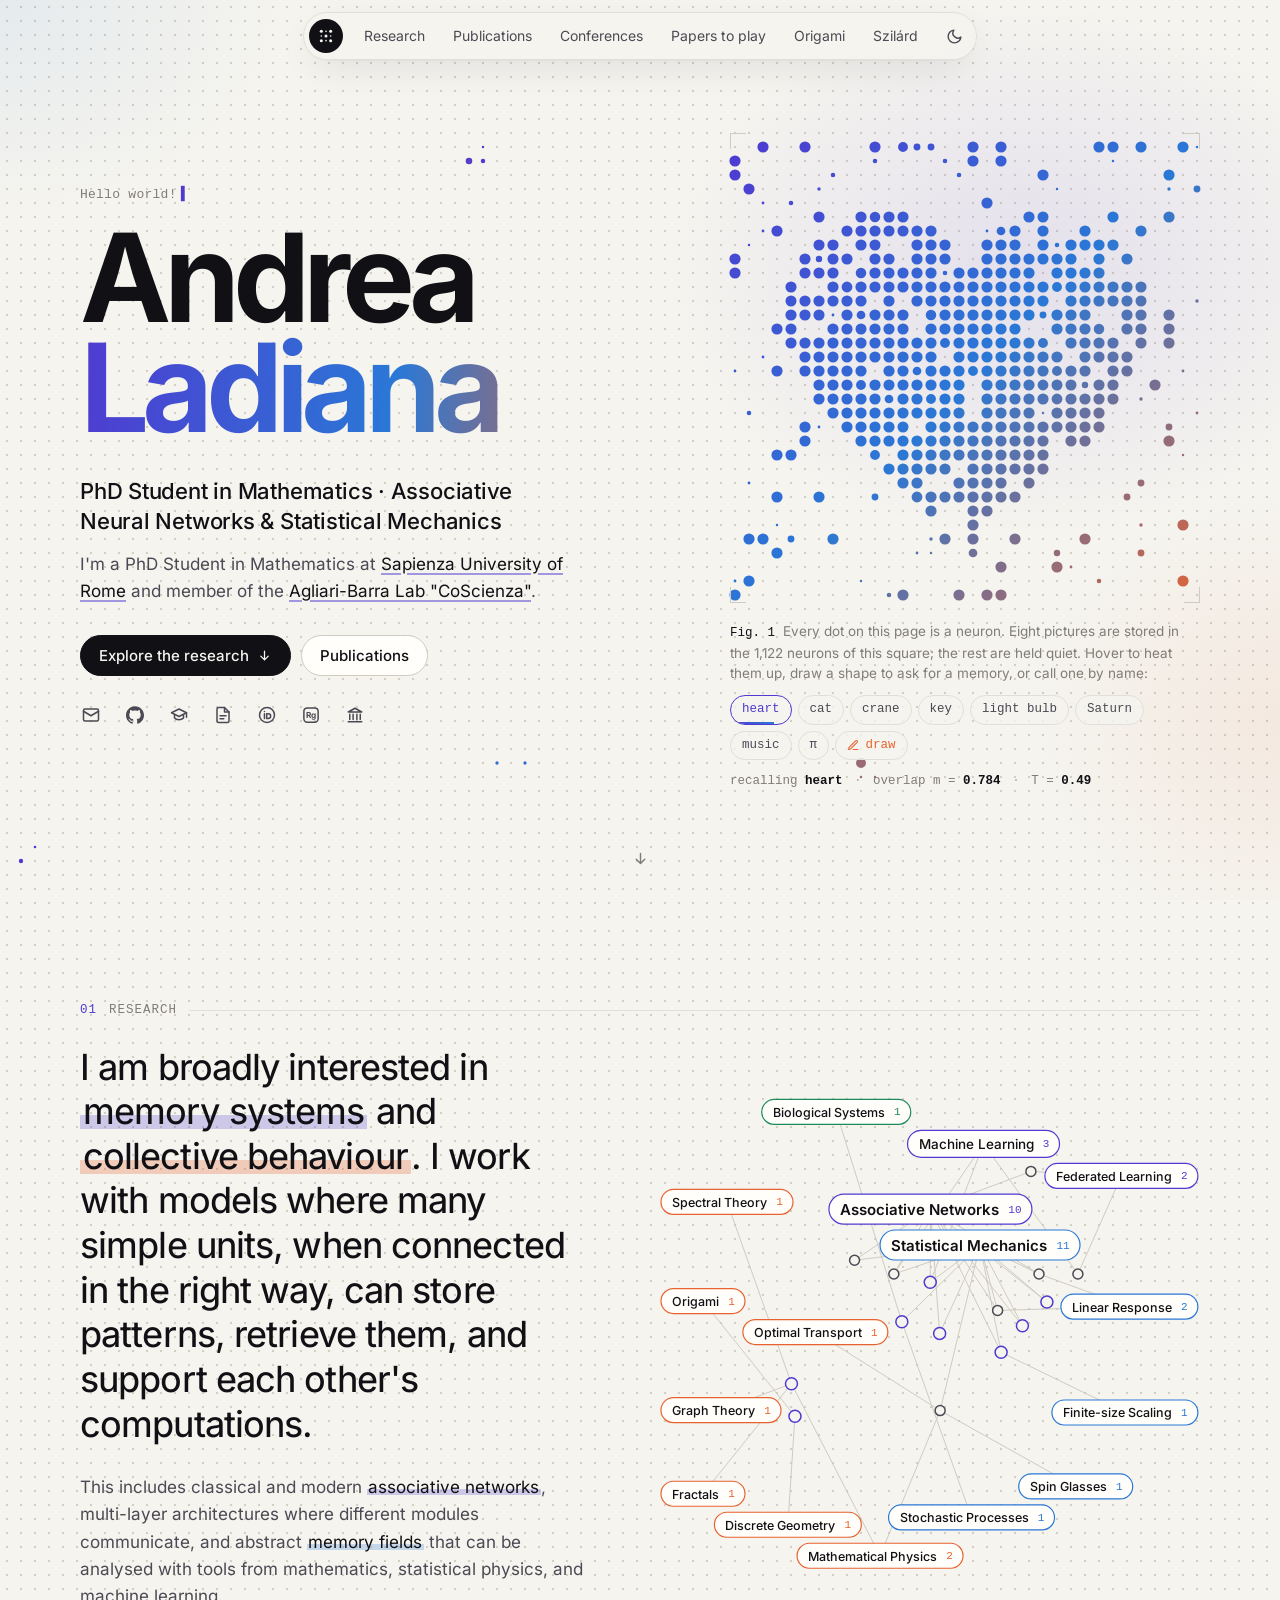
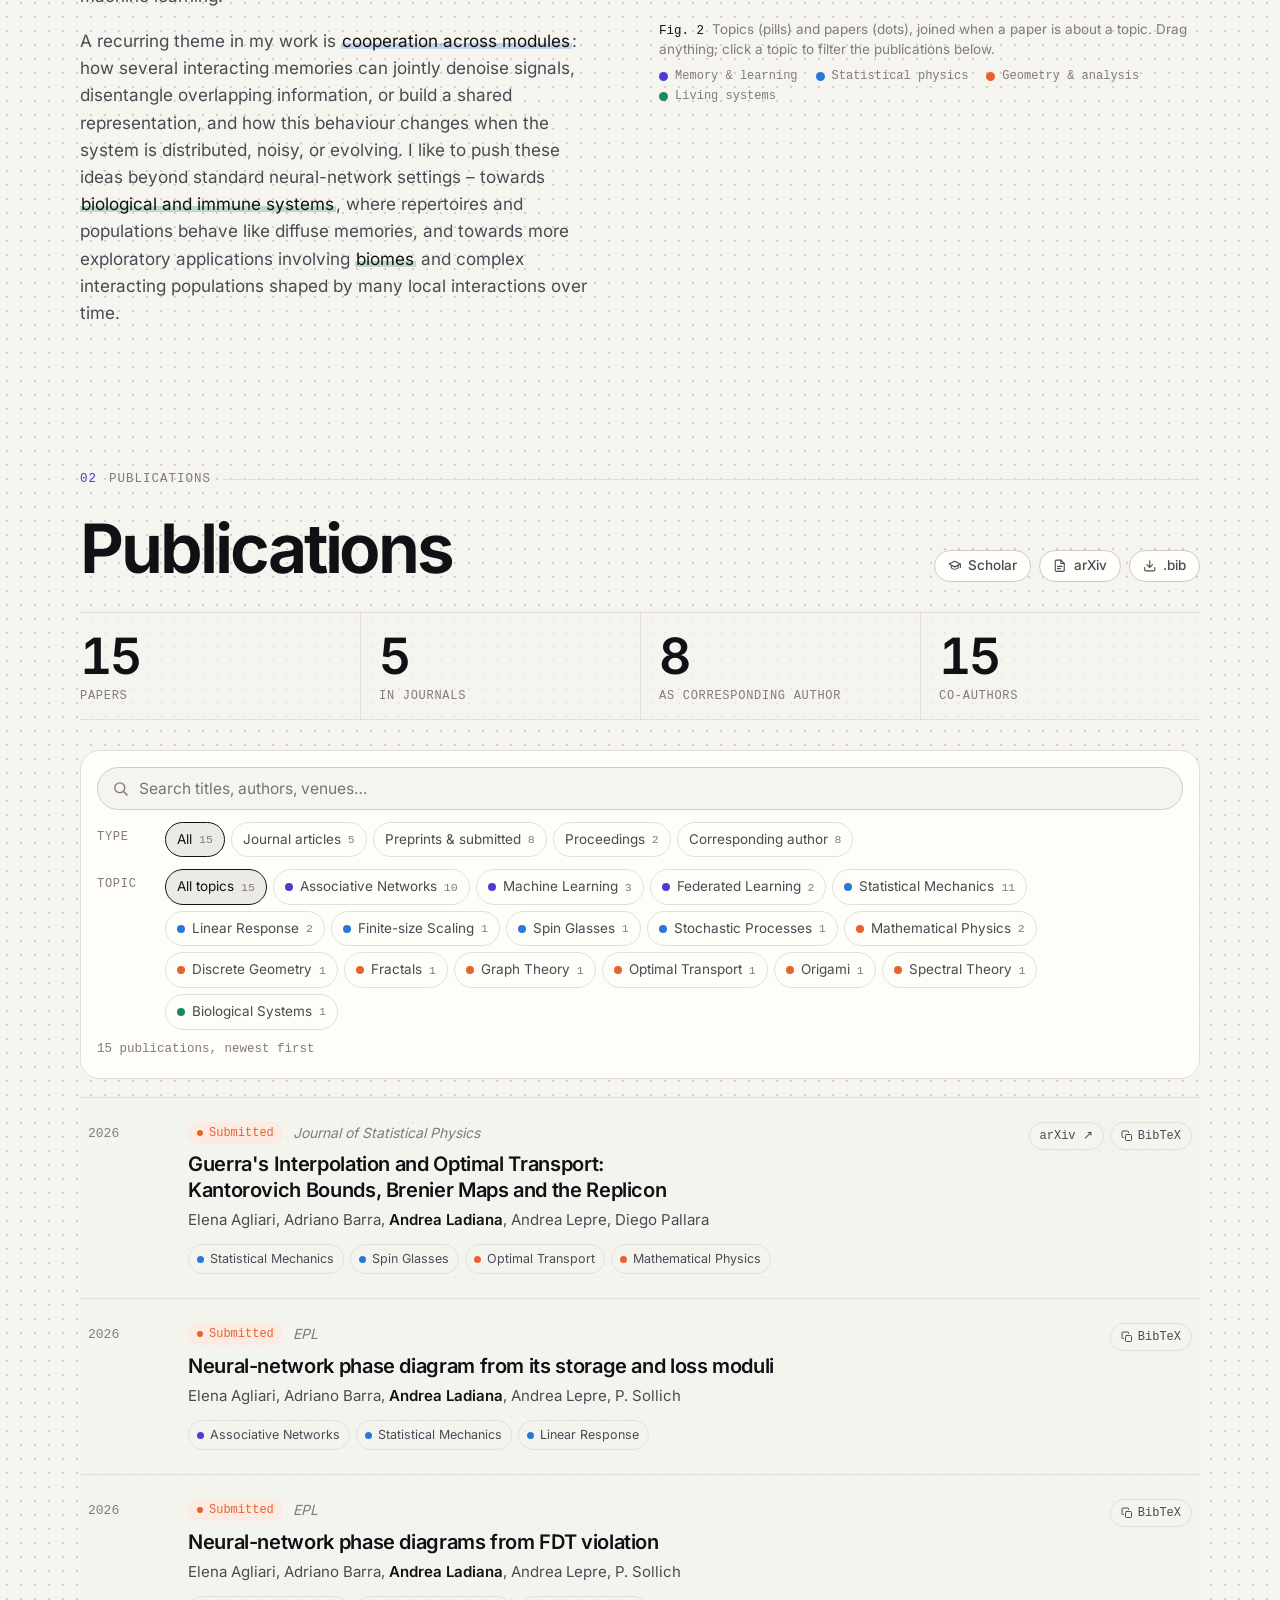
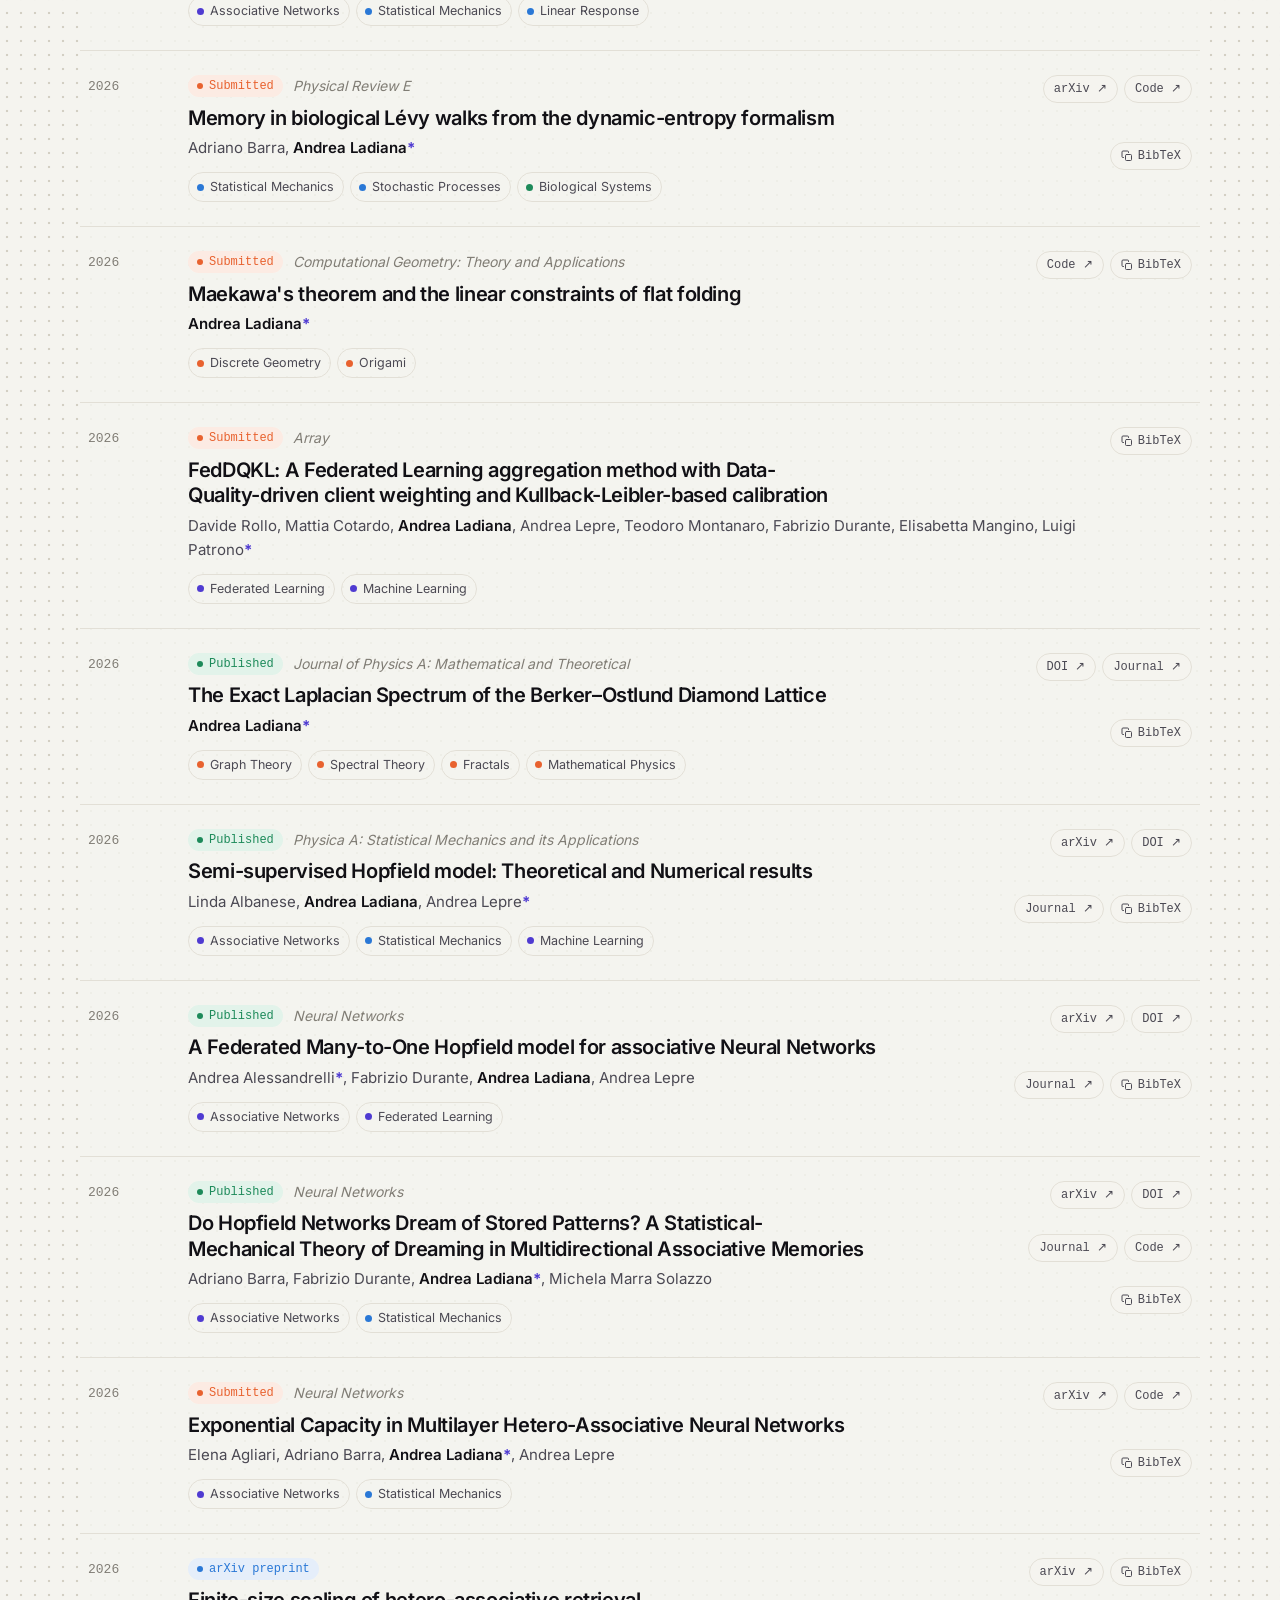
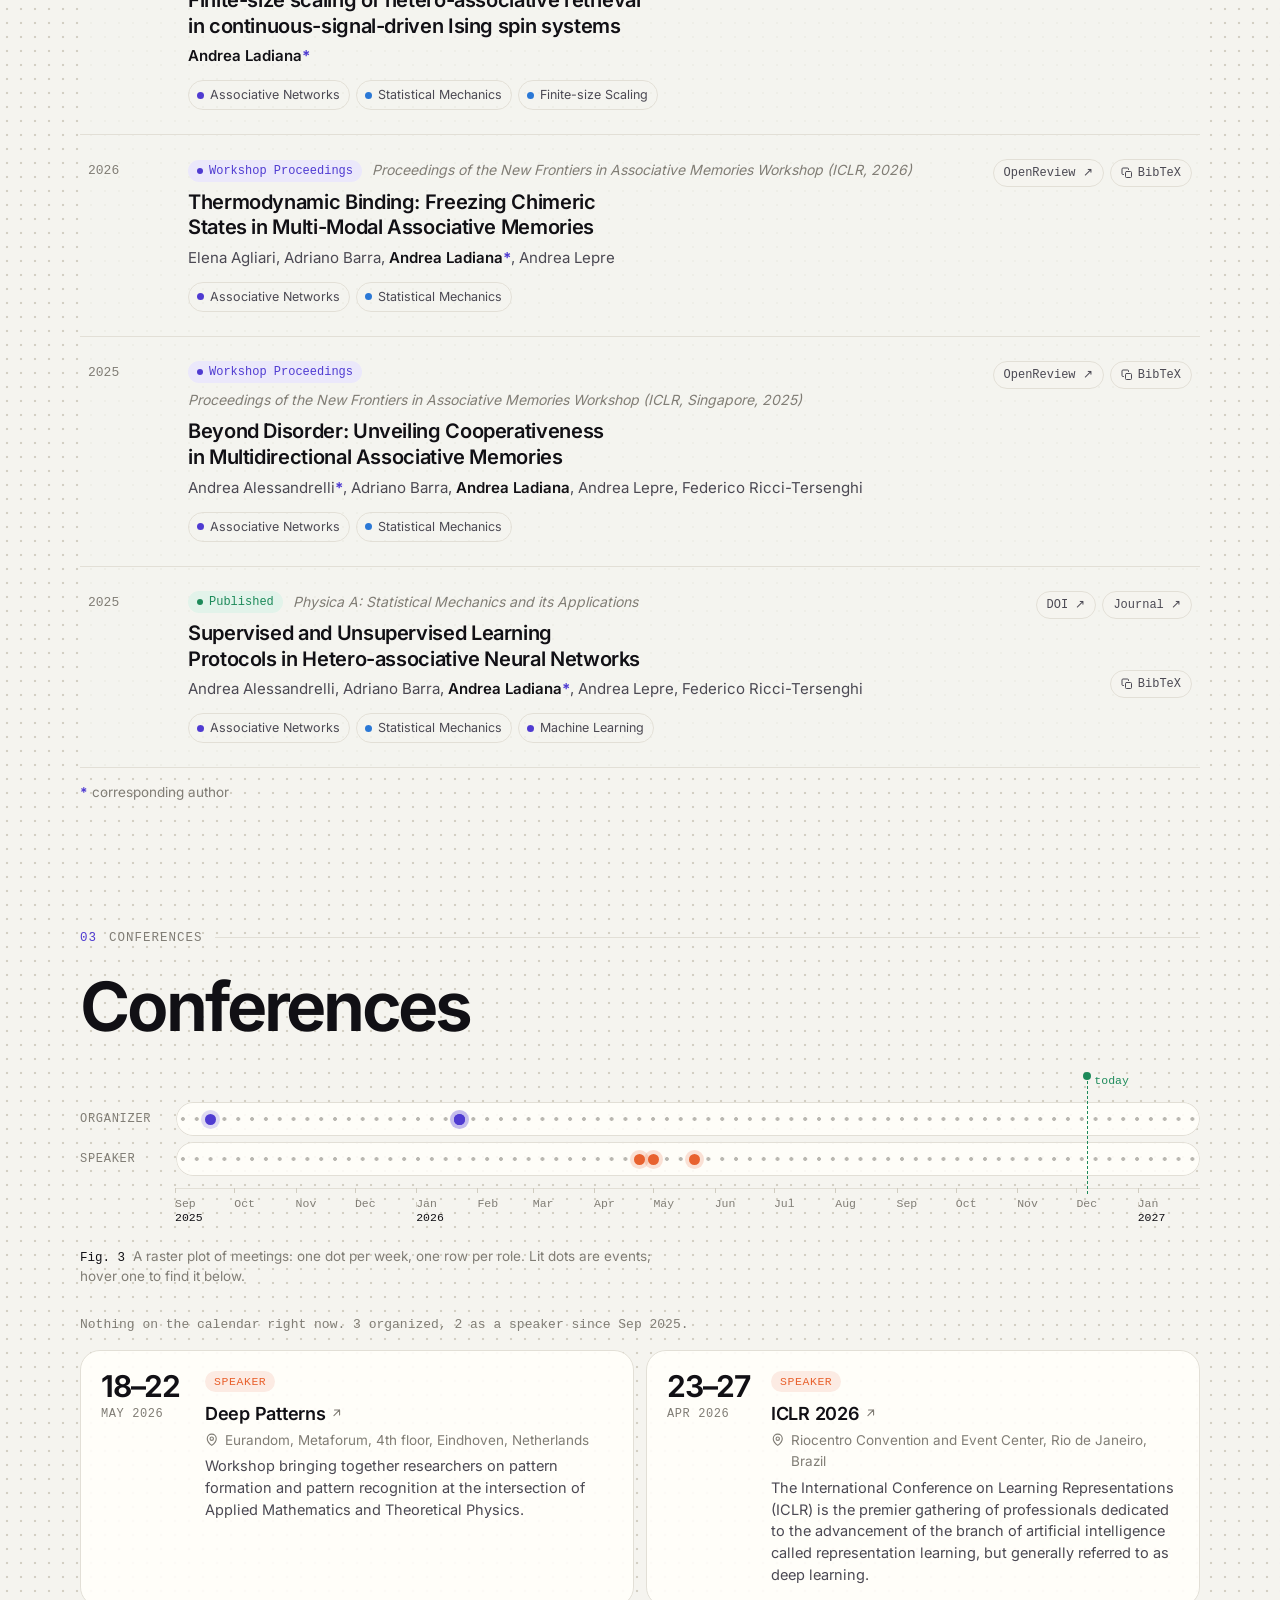
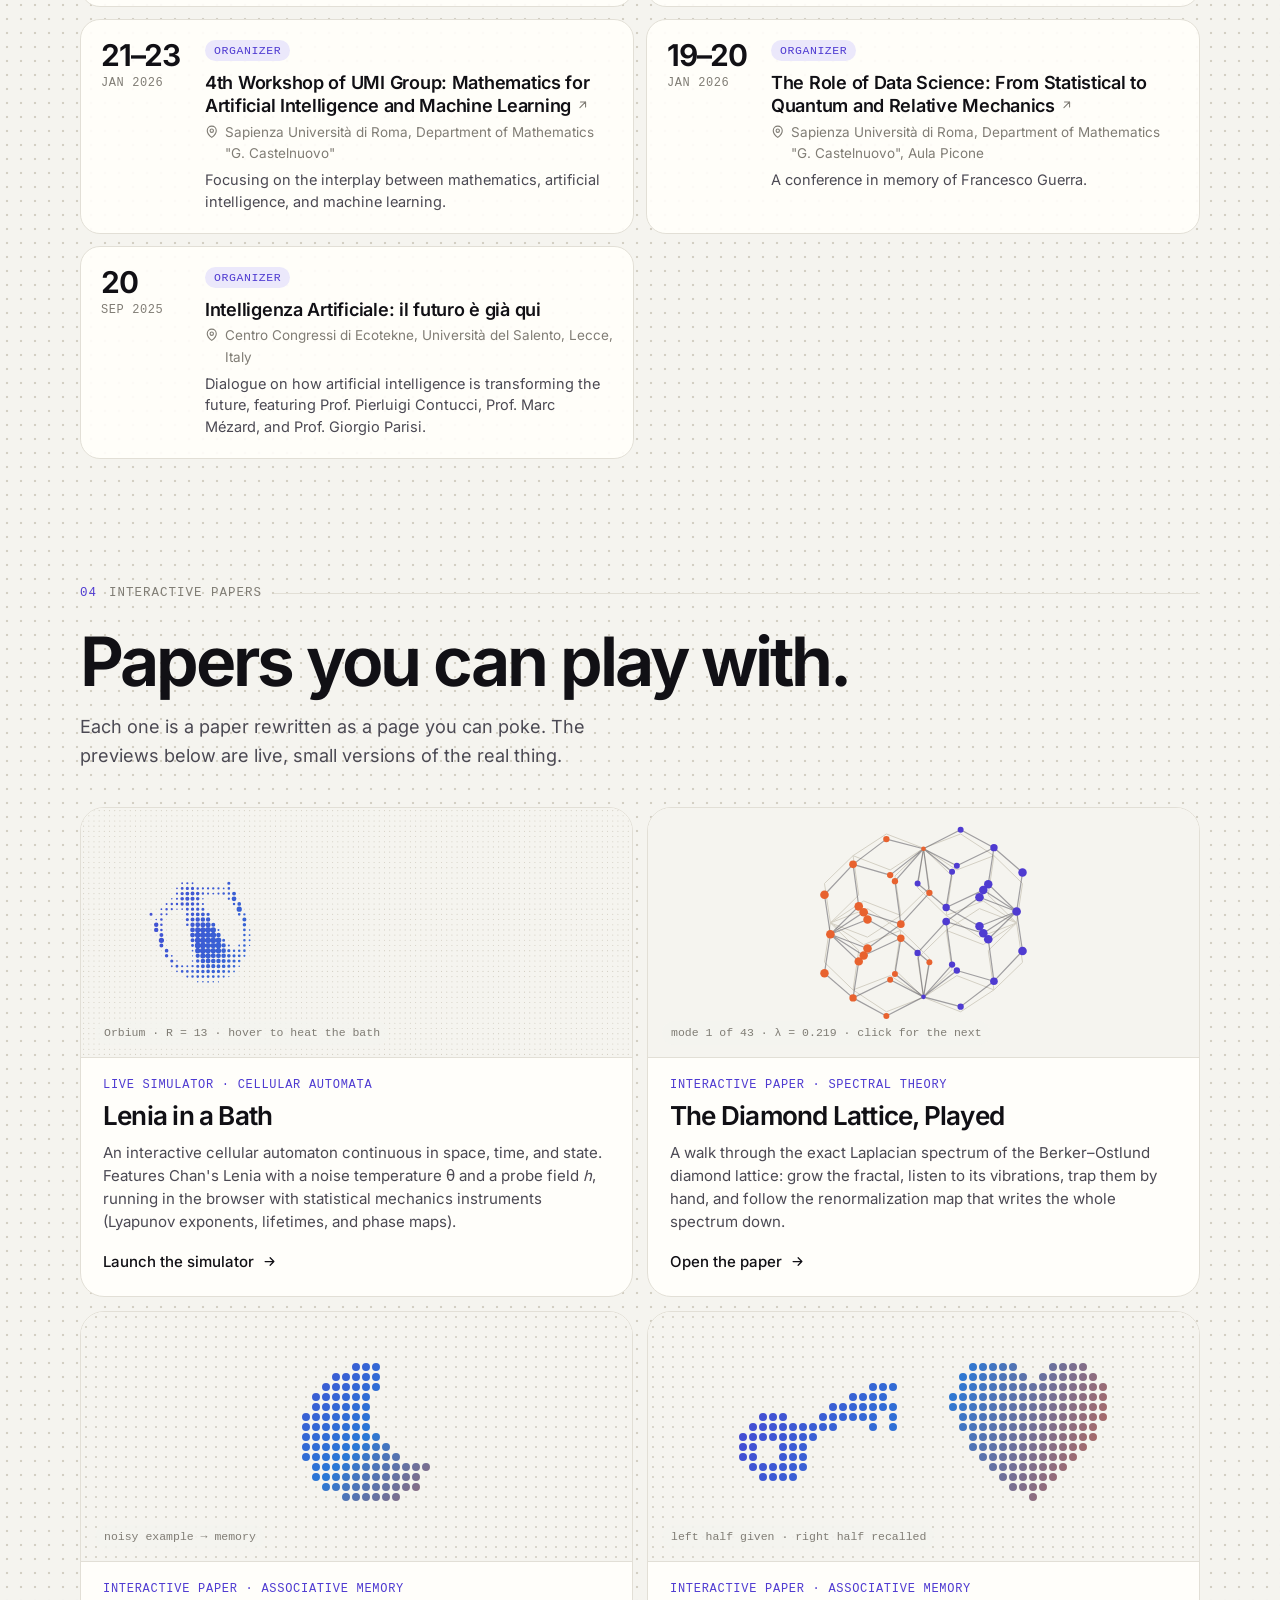
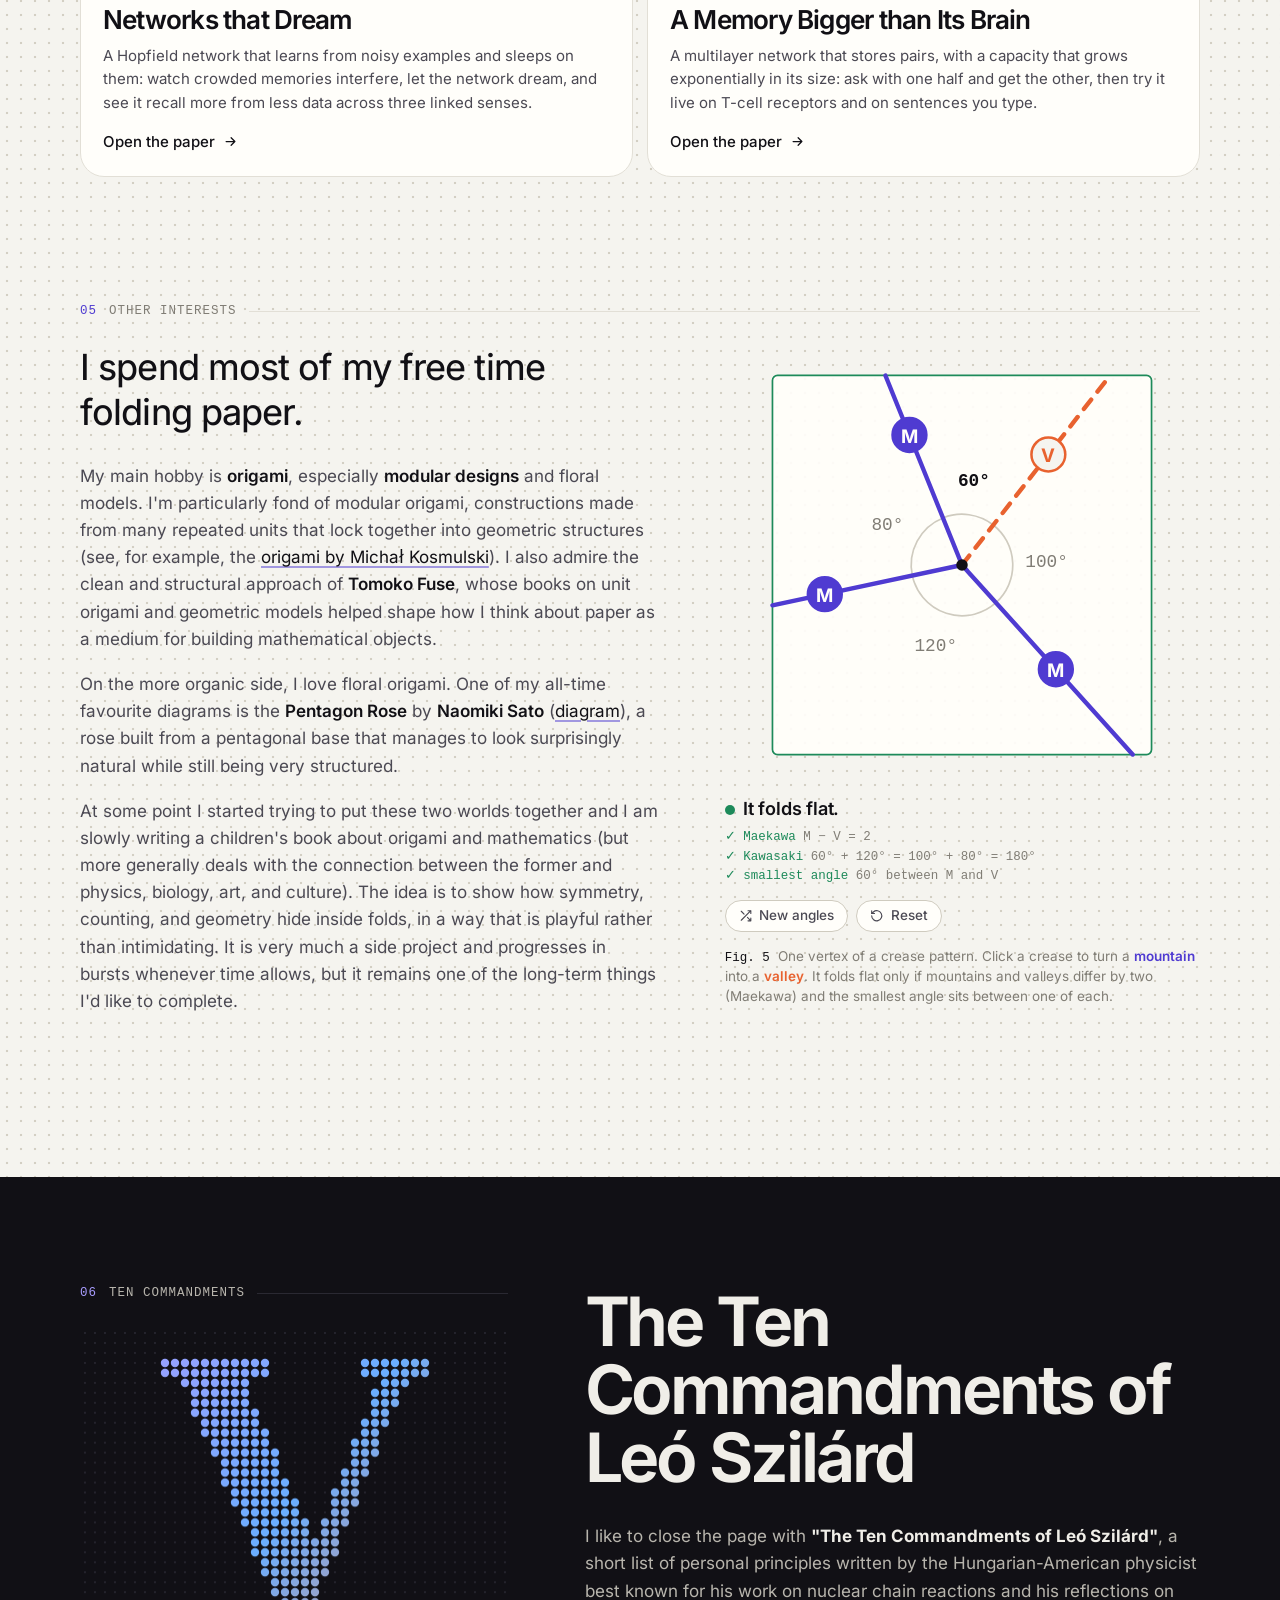
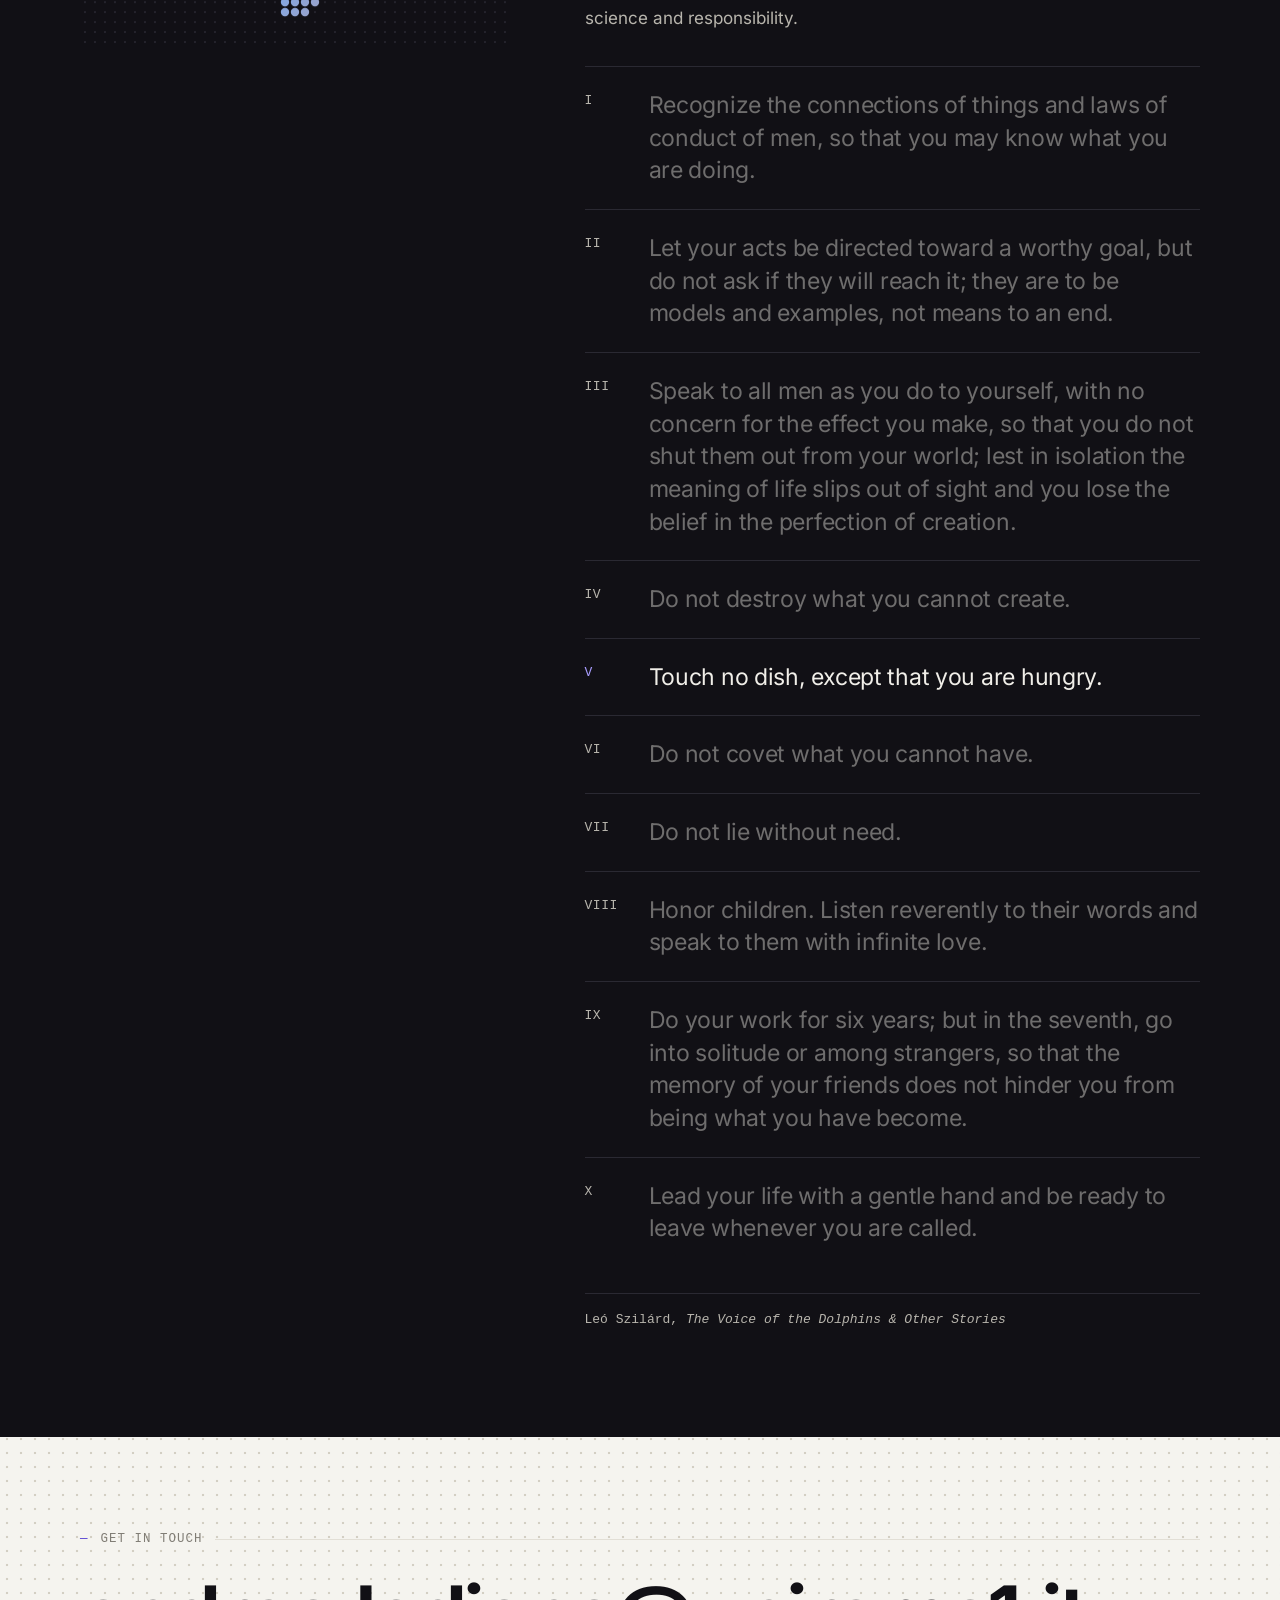
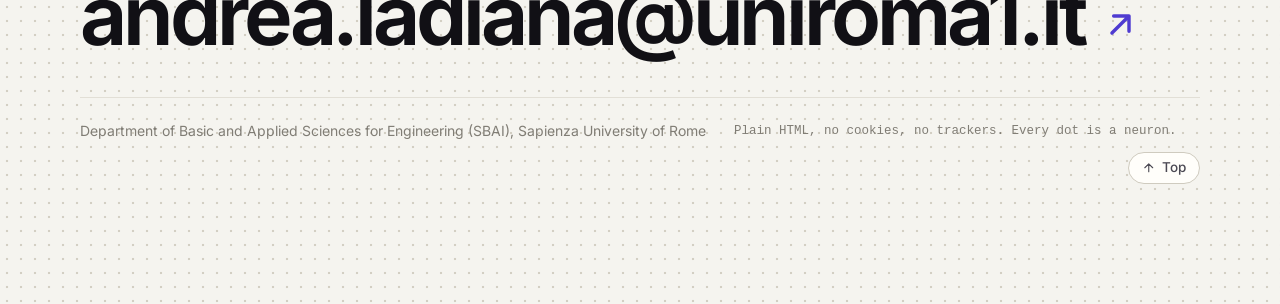
==== commit 7d2d5300: "Let a finger drag heat the network; fix the department name - Touch: pressing and dragging inside th" ====
--- a/index.html
+++ b/index.html
@@ -37,7 +37,7 @@
 
     <!-- Self-hosted font (no third-party requests) -->
     <link rel="preload" href="assets/fonts/inter-latin.woff2" as="font" type="font/woff2" crossorigin>
-    <link rel="stylesheet" href="style.css?v=20261117a">
+    <link rel="stylesheet" href="style.css?v=20261118a">
 
     <!-- Schema.org JSON-LD. The list of ScholarlyArticle items is added by script.js from biblio.bib -->
     <script type="application/ld+json">
@@ -151,7 +151,7 @@
       <figure class="hero-fig">
         <div class="slot" id="slot" role="img" aria-label="A Hopfield network drawn with the page's dots, recalling a stored picture"></div>
         <figcaption class="legend">
-          <p class="legend-text"><b>Fig. 1</b> Every dot on this page is a neuron. Eight pictures are stored in the <span id="hop-n">—</span> neurons of this square; the rest are held quiet. Hover to heat them up, <span class="hint-draw">draw a shape to ask for a memory</span>, or call one by name:</p>
+          <p class="legend-text"><b>Fig. 1</b> Every dot on this page is a neuron. Eight pictures are stored in the <span id="hop-n">—</span> neurons of this square; the rest are held quiet. <span class="on-hover">Hover to heat them up</span><span class="on-touch">Press and drag across the square to heat them up</span>, <span class="hint-draw">draw a shape to ask for a memory</span>, or call one by name:</p>
           <div class="mem-chips" id="mem-chips" role="group" aria-label="Recall a stored picture"></div>
           <p class="legend-state" aria-live="polite"><span id="hop-state">recalling</span> <b id="hop-name">—</b> <span class="sep">·</span> overlap m = <b id="hop-m">0.000</b> <span class="sep">·</span> T = <b id="hop-t">0.30</b></p>
         </figcaption>
@@ -314,7 +314,6 @@
       <div class="band-side">
         <p class="idx"><span>06</span> Ten Commandments</p>
         <div class="numeral" aria-hidden="true"><canvas id="numeral-net"></canvas></div>
-        <p class="numeral-cap" aria-hidden="true">The network recalls the numeral of the commandment you are reading.</p>
       </div>
       <div class="band-main">
         <h2 class="h2" id="szilard-title">The Ten Commandments of Leó Szilárd</h2>
@@ -344,7 +343,7 @@
     <p class="idx"><span>—</span> Get in touch</p>
     <a class="big-mail" href="mailto:andrea.ladiana@uniroma1.it">andrea.ladiana<wbr>@uniroma1.it <svg class="icon" aria-hidden="true"><use href="#i-ext"/></svg></a>
     <div class="foot-row">
-      <p>Department of Mathematics "G. Castelnuovo", Sapienza University of Rome</p>
+      <p>Department of Basic and Applied Sciences for Engineering (SBAI), Sapienza University of Rome</p>
       <p class="foot-meta">Plain HTML, no cookies, no trackers. Every dot is a neuron.</p>
       <a class="pill-btn" href="#top"><svg class="icon" aria-hidden="true"><use href="#i-up"/></svg> Top</a>
     </div>
@@ -354,6 +353,6 @@
 <script src="assets/js/bibtex.js?v=20261117a" defer></script>
 <script src="assets/js/dotnet.js?v=20261117a" defer></script>
 <script src="assets/js/minis.js?v=20261117a" defer></script>
-<script src="script.js?v=20261117a" defer></script>
+<script src="script.js?v=20261118a" defer></script>
 </body>
 </html>
--- a/style.css
+++ b/style.css
@@ -111,14 +111,16 @@
 
 /* the slot is just a transparent placeholder: the dots that form the pictures belong to the page */
 .hero-fig { position: relative; }
-.slot { position: relative; width: 100%; aspect-ratio: 1; cursor: crosshair; touch-action: pan-y; --t: 16px; --tc: var(--line-2);
+.slot { position: relative; width: 100%; aspect-ratio: 1; cursor: crosshair; touch-action: none; --t: 16px; --tc: var(--line-2);
   background:
     linear-gradient(var(--tc), var(--tc)) left top / var(--t) 1px no-repeat, linear-gradient(var(--tc), var(--tc)) left top / 1px var(--t) no-repeat,
     linear-gradient(var(--tc), var(--tc)) right top / var(--t) 1px no-repeat, linear-gradient(var(--tc), var(--tc)) right top / 1px var(--t) no-repeat,
     linear-gradient(var(--tc), var(--tc)) left bottom / var(--t) 1px no-repeat, linear-gradient(var(--tc), var(--tc)) left bottom / 1px var(--t) no-repeat,
     linear-gradient(var(--tc), var(--tc)) right bottom / var(--t) 1px no-repeat, linear-gradient(var(--tc), var(--tc)) right bottom / 1px var(--t) no-repeat;
   }
-.slot.drawing { touch-action: none; --tc: var(--c1); }
+.slot.drawing { --tc: var(--c1); }
+.on-touch { display: none; }
+@media (hover: none) { .on-hover { display: none; } .on-touch { display: inline; } }
 .slot::after { content: attr(data-hint); position: absolute; left: 50%; bottom: 10px; transform: translateX(-50%); font: 500 13px/1 var(--mono); color: var(--c1); background: color-mix(in srgb, var(--bg) 86%, transparent); padding: 8px 12px; border-radius: 999px; opacity: 0; transition: opacity .25s; pointer-events: none; white-space: nowrap; }
 .slot[data-hint]:not([data-hint=""])::after { opacity: 1; }
 .legend { margin-top: 18px; font-size: 13.5px; line-height: 1.5; color: var(--muted); }
@@ -343,7 +345,6 @@
 .band-side { position: sticky; top: 92px; }
 .numeral { position: relative; aspect-ratio: 4 / 3; }
 .numeral canvas { position: absolute; inset: 0; width: 100%; height: 100%; display: block; }
-.numeral-cap { margin-top: 12px; font: 12.5px/1.5 var(--mono); color: var(--b-ink-2); max-width: 34ch; }
 .band .h2 { max-width: 14ch; }
 .band-intro { color: var(--b-ink-2); max-width: 58ch; margin-bottom: 34px; }
 .band-intro strong { color: var(--b-ink); }
@@ -368,7 +369,7 @@
 .nf { position: relative; isolation: isolate; min-height: 100svh; display: flex; flex-direction: column; justify-content: center; padding: 64px 0 80px; }
 .nf .hero-net { position: absolute; inset: 0; }
 .nf-inner { position: relative; z-index: 1; display: grid; justify-items: center; text-align: center; gap: 4px; }
-.nf-slot { width: min(560px, 88vw); aspect-ratio: 2.2; margin-bottom: 26px; }
+.nf-slot { width: min(560px, 88vw); aspect-ratio: 2.2; margin-bottom: 26px; touch-action: none; }
 .nf h1 { font-size: clamp(40px, 7vw, 76px); line-height: 1; letter-spacing: -.05em; font-weight: 680; margin: 14px 0 12px; }
 .nf .intro { margin: 0 auto 26px; }
 
@@ -395,8 +396,8 @@
   .stat:nth-child(n+3) { border-top: 1px solid var(--line); }
   .band-grid { grid-template-columns: 1fr; gap: 0; }
   .band-side { top: 64px; z-index: 2; display: grid; grid-template-columns: 150px minmax(0, 1fr); align-items: center; gap: 14px; padding: 6px 0 10px; margin: 0 -4px 24px; background: var(--b-bg); box-shadow: 0 14px 18px -10px var(--b-bg); }
-  .band-side .idx { grid-column: 1 / -1; margin-bottom: 4px; }
-  .numeral-cap { margin: 0; }
+  .band-side .idx { grid-column: 2; grid-row: 1; margin: 0; }
+  .numeral { grid-column: 1; grid-row: 1; }
 }
 @media (max-width: 600px) {
   body { font-size: 16px; }
